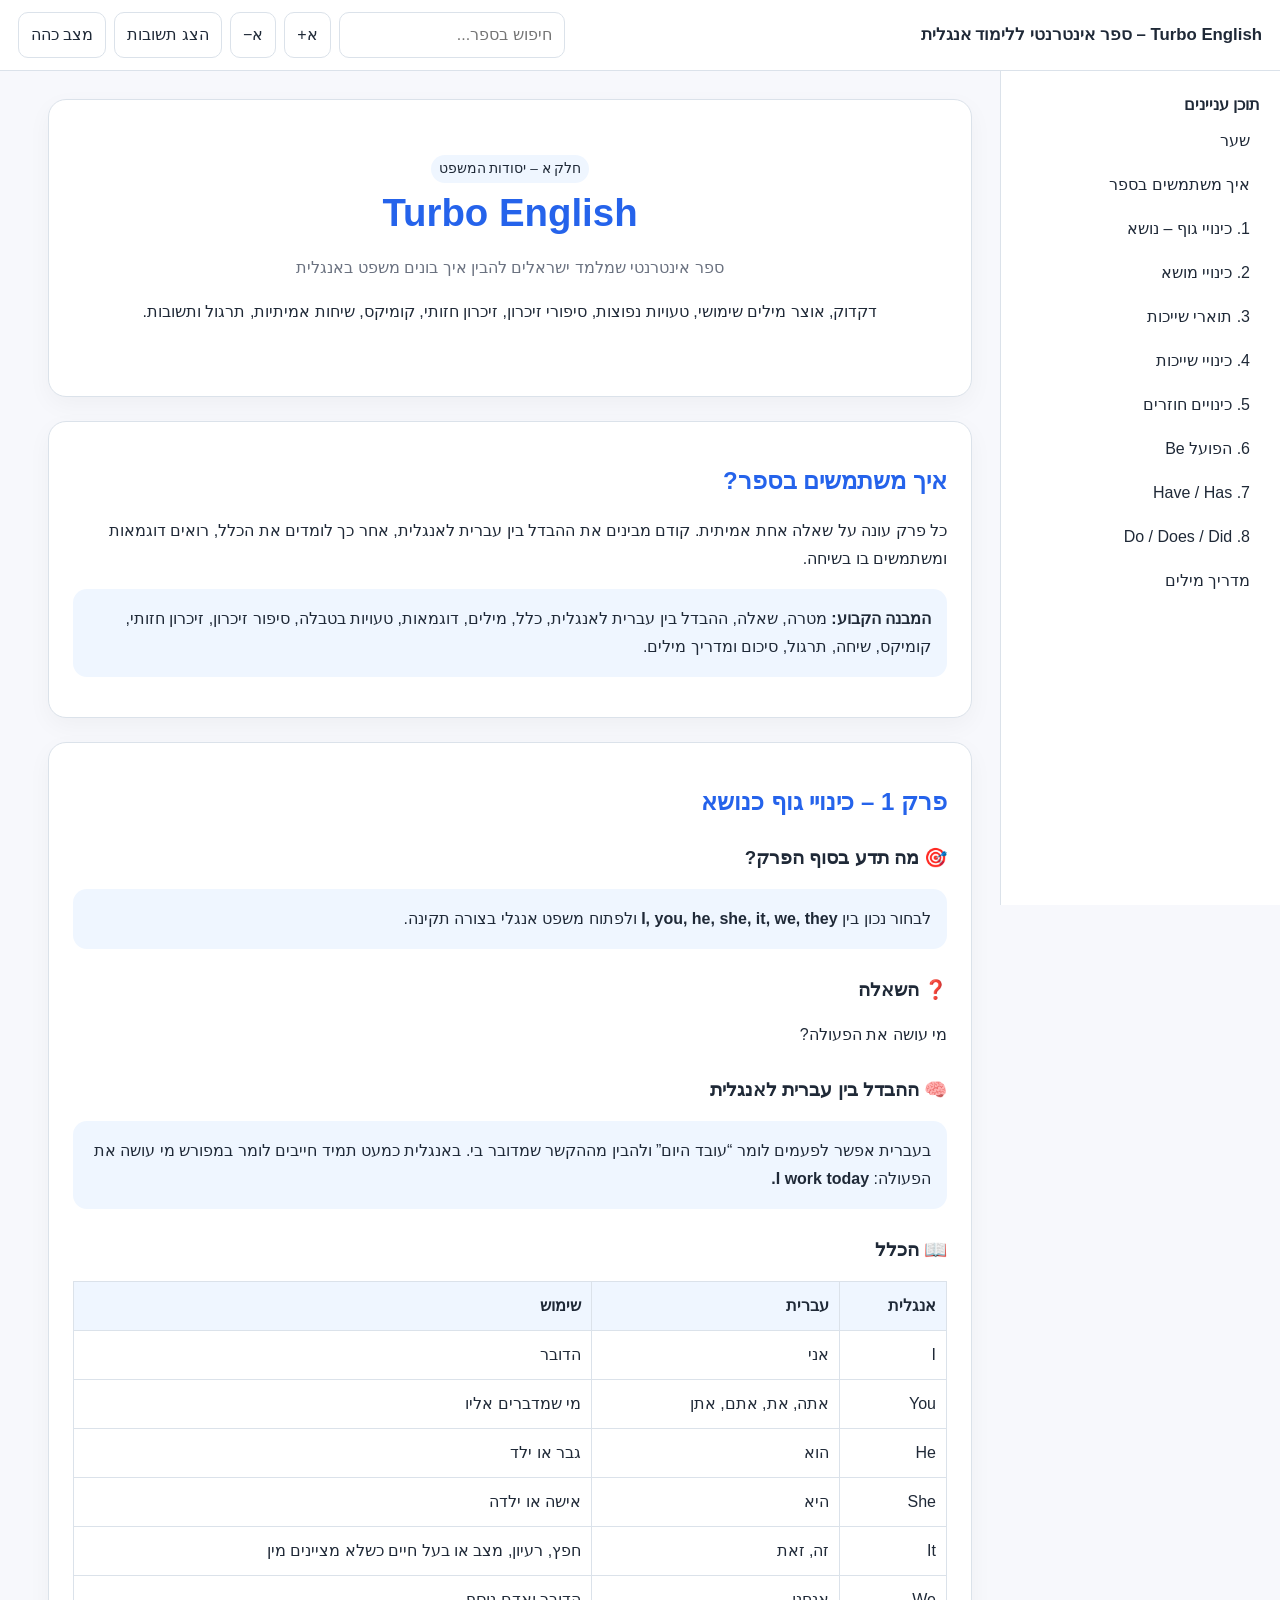
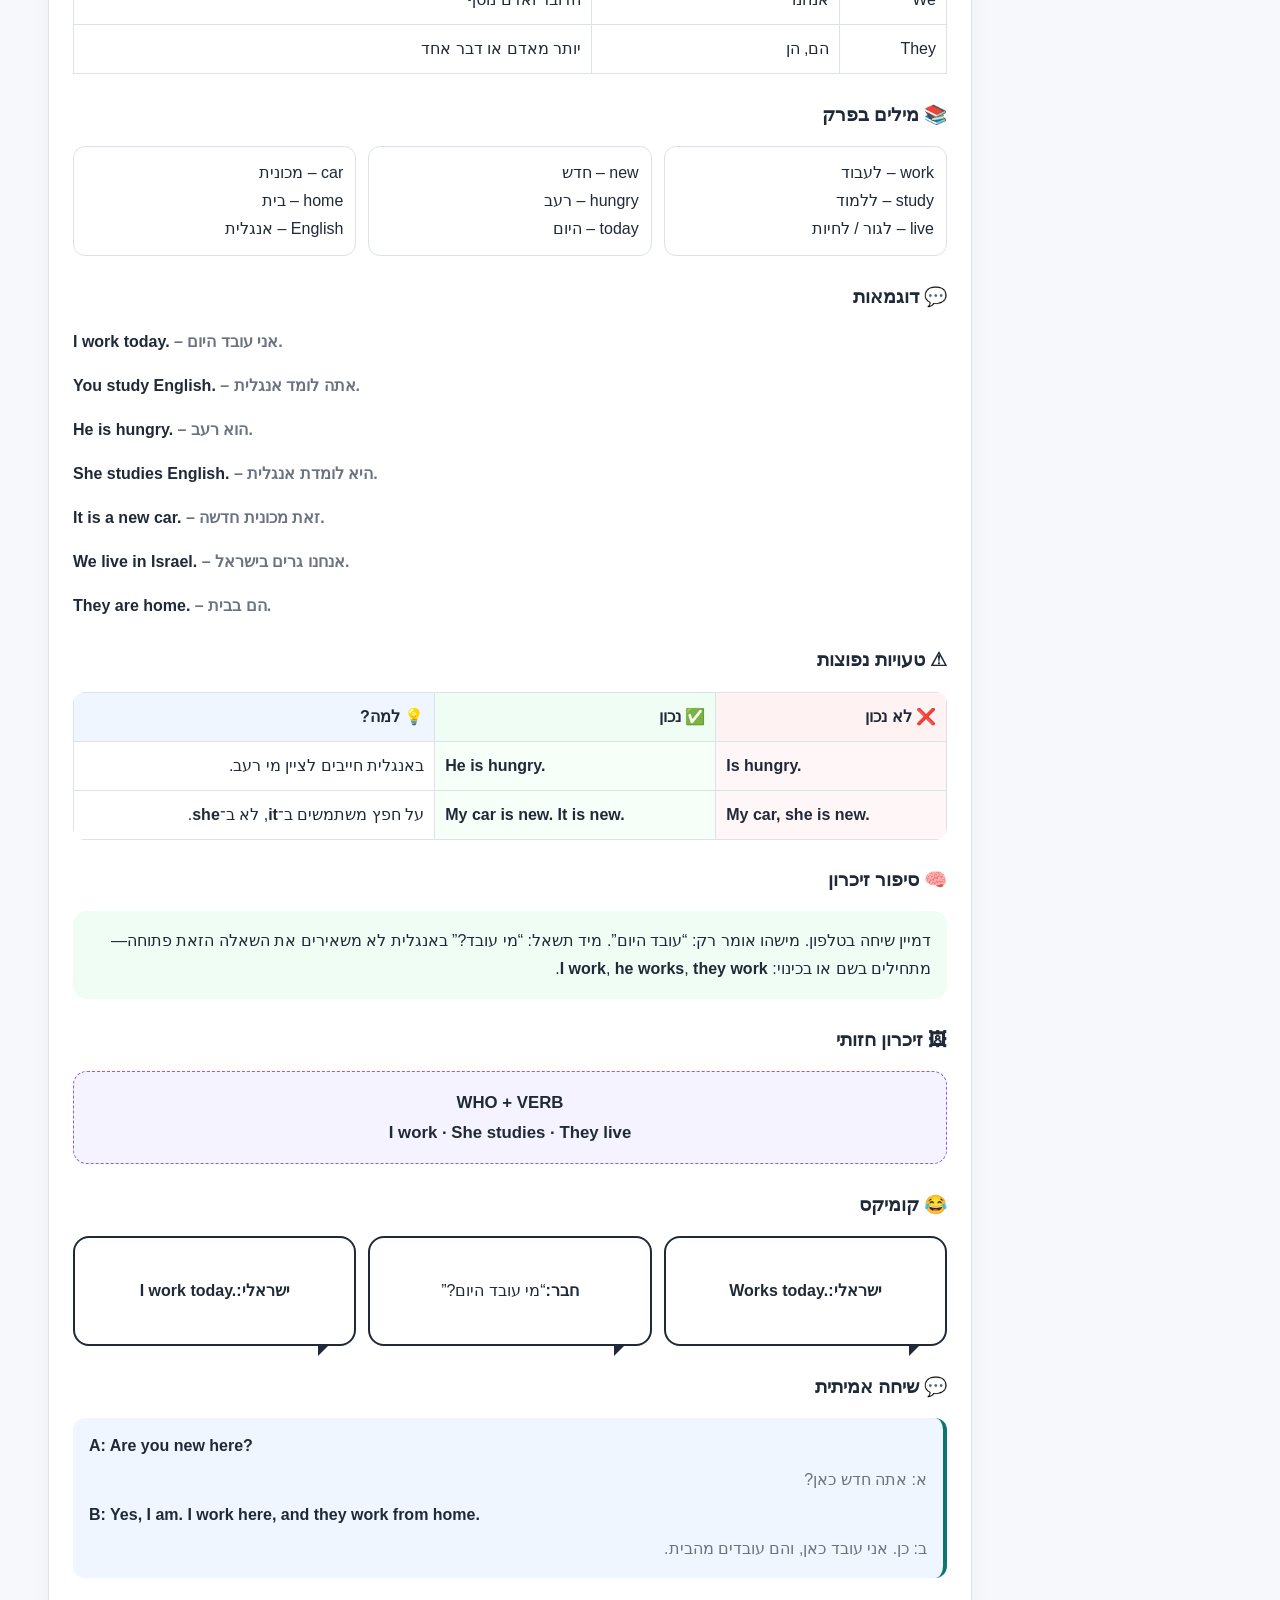
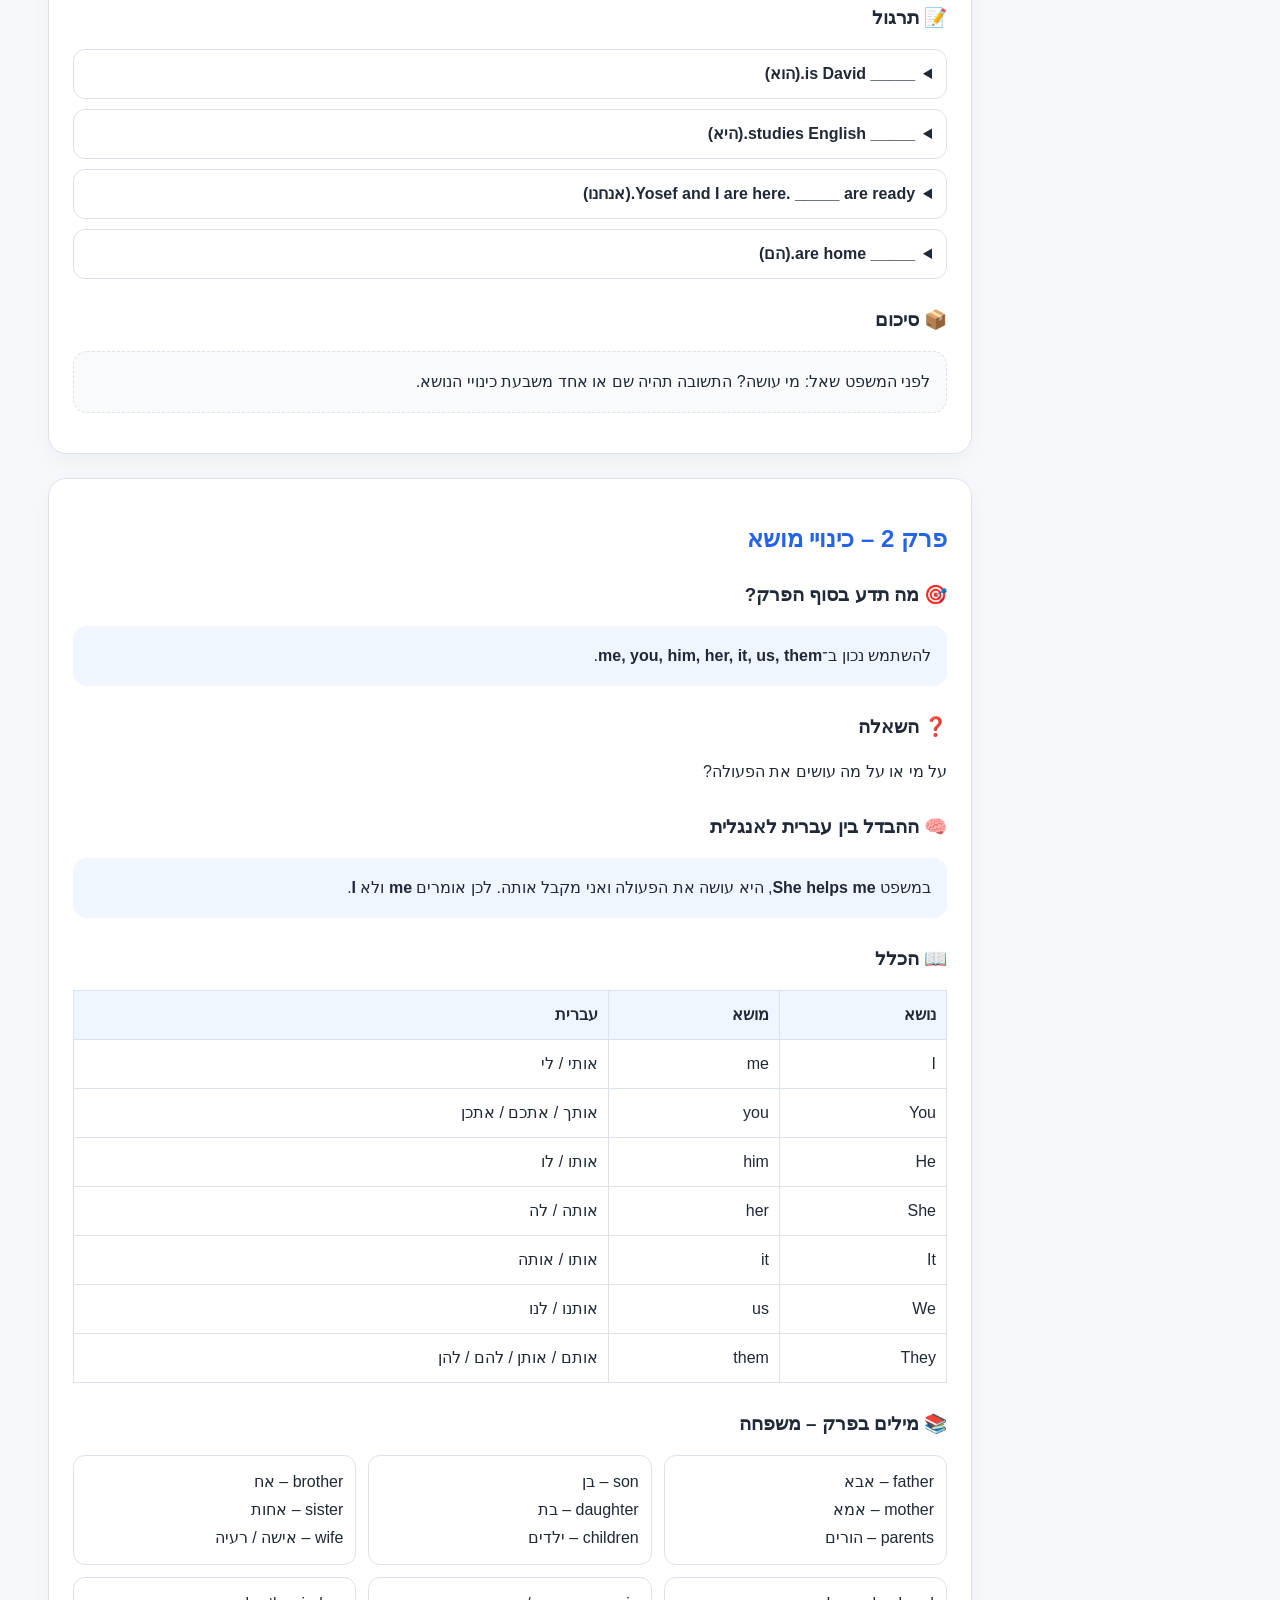
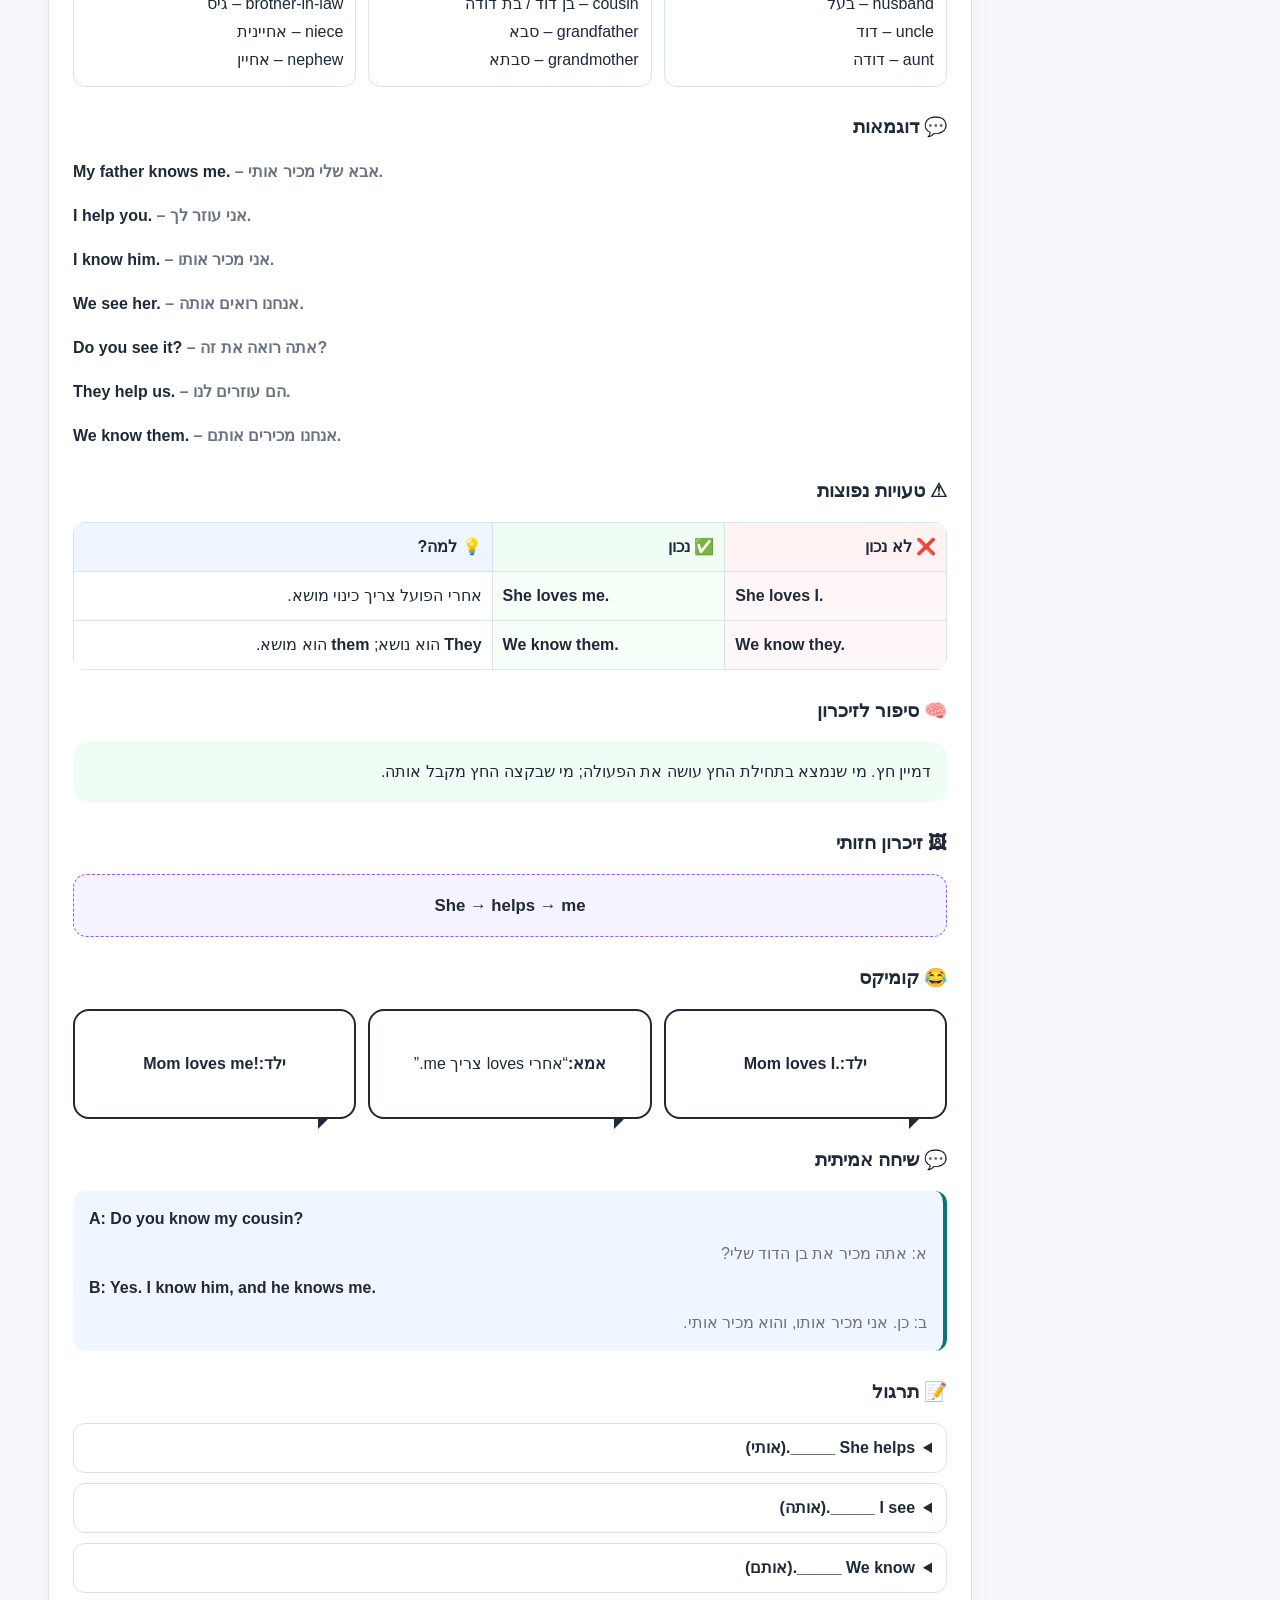
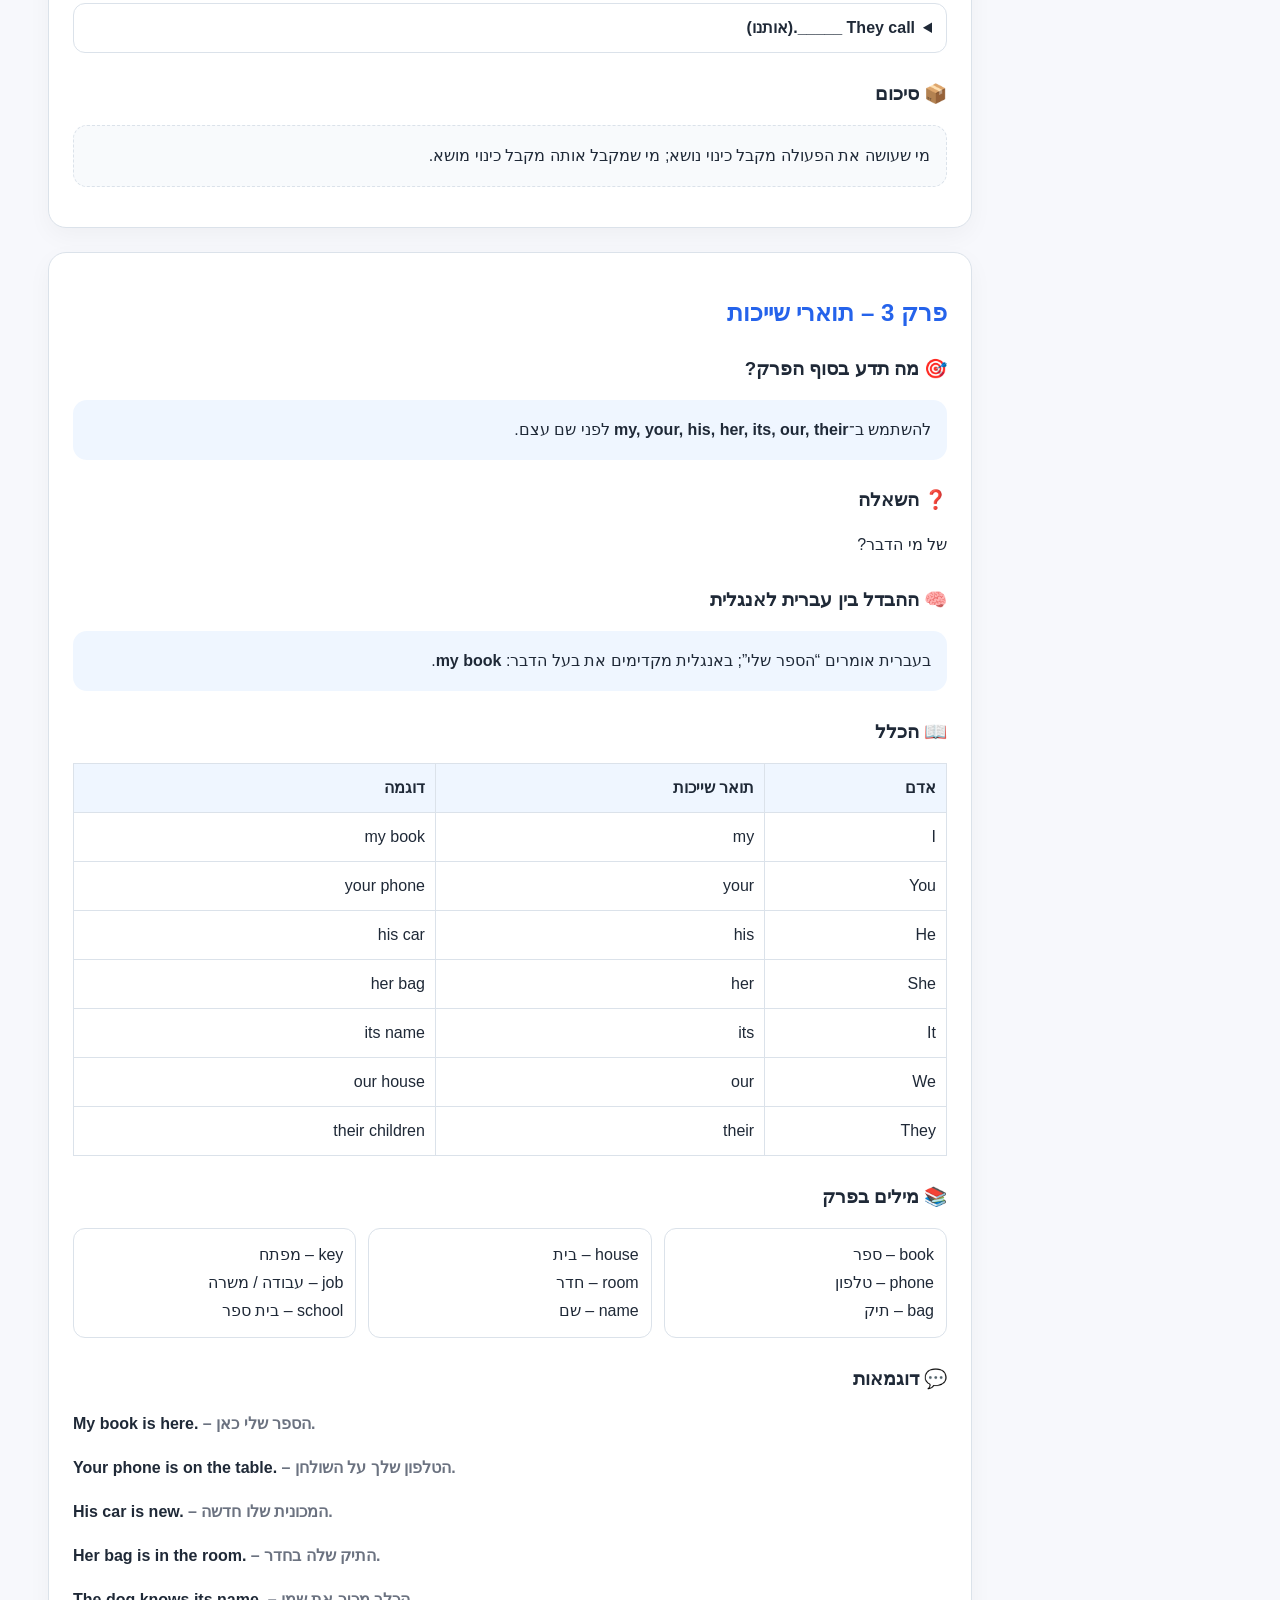
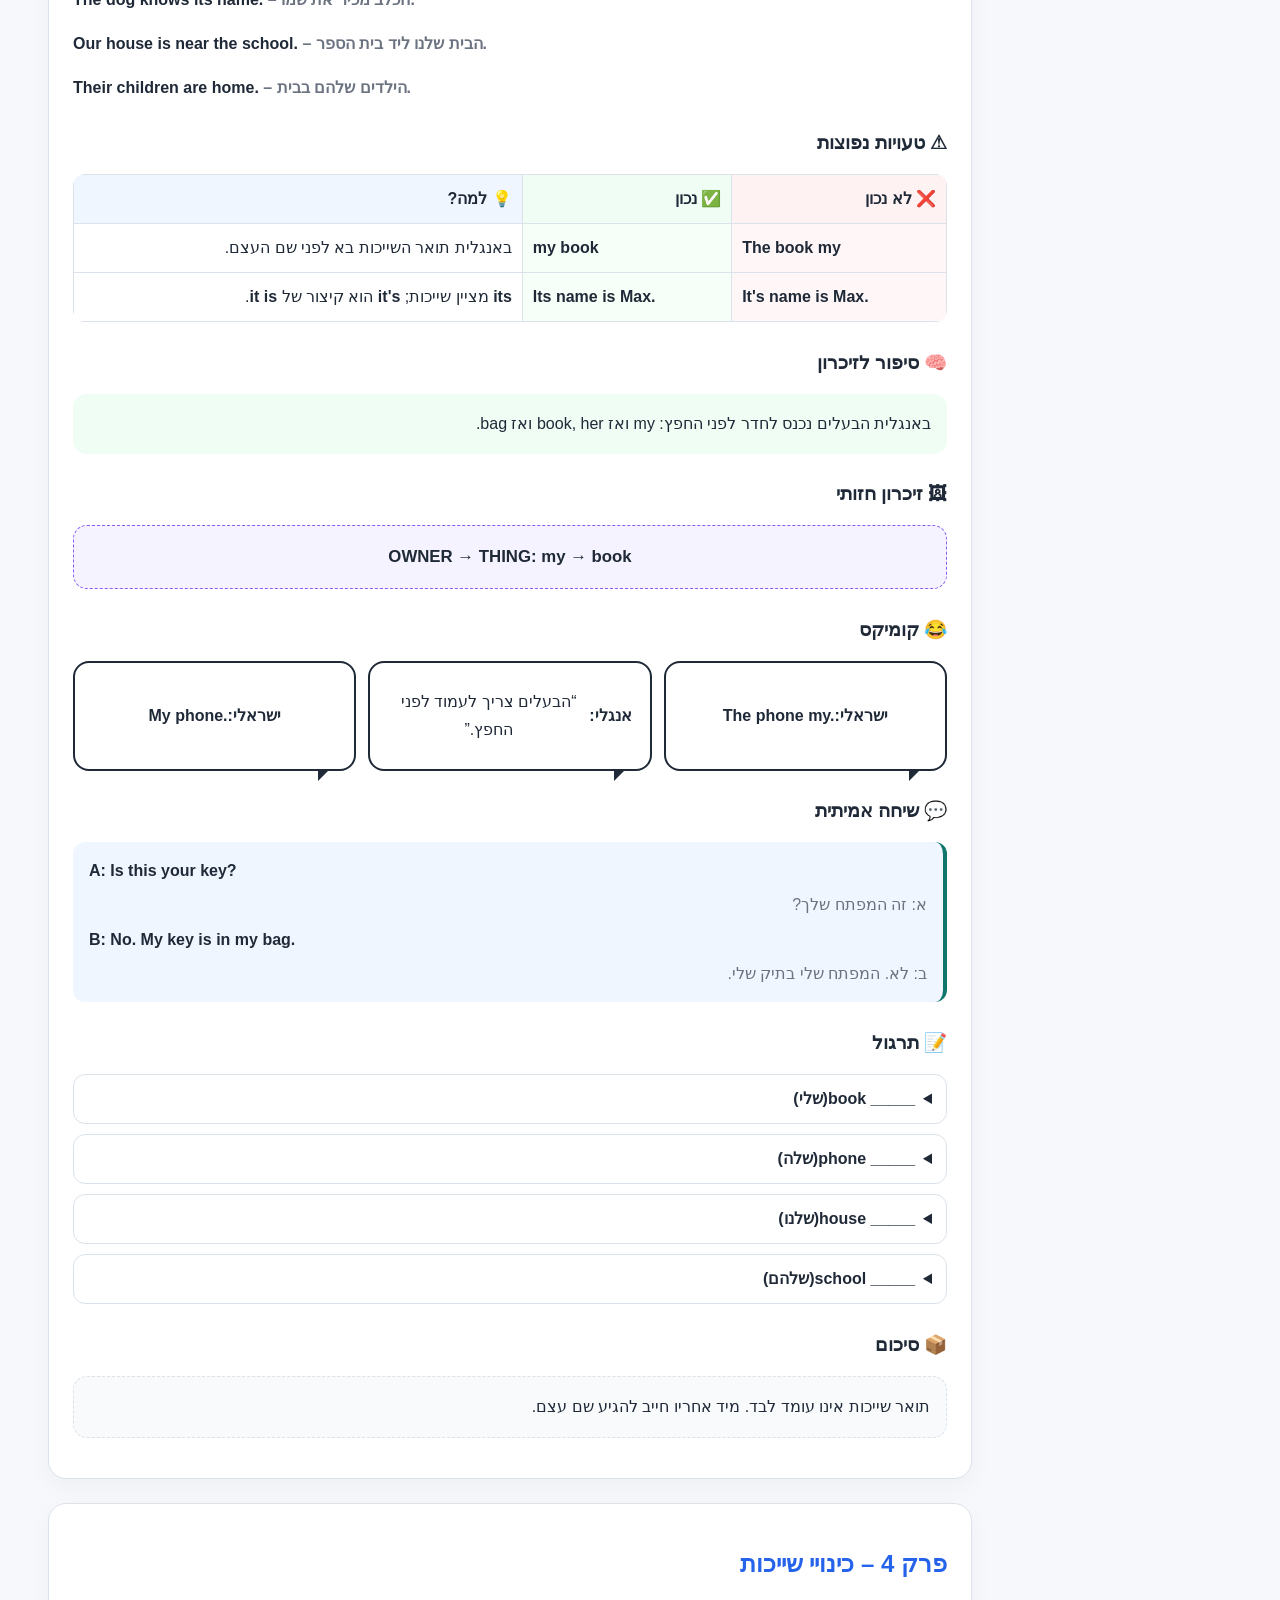
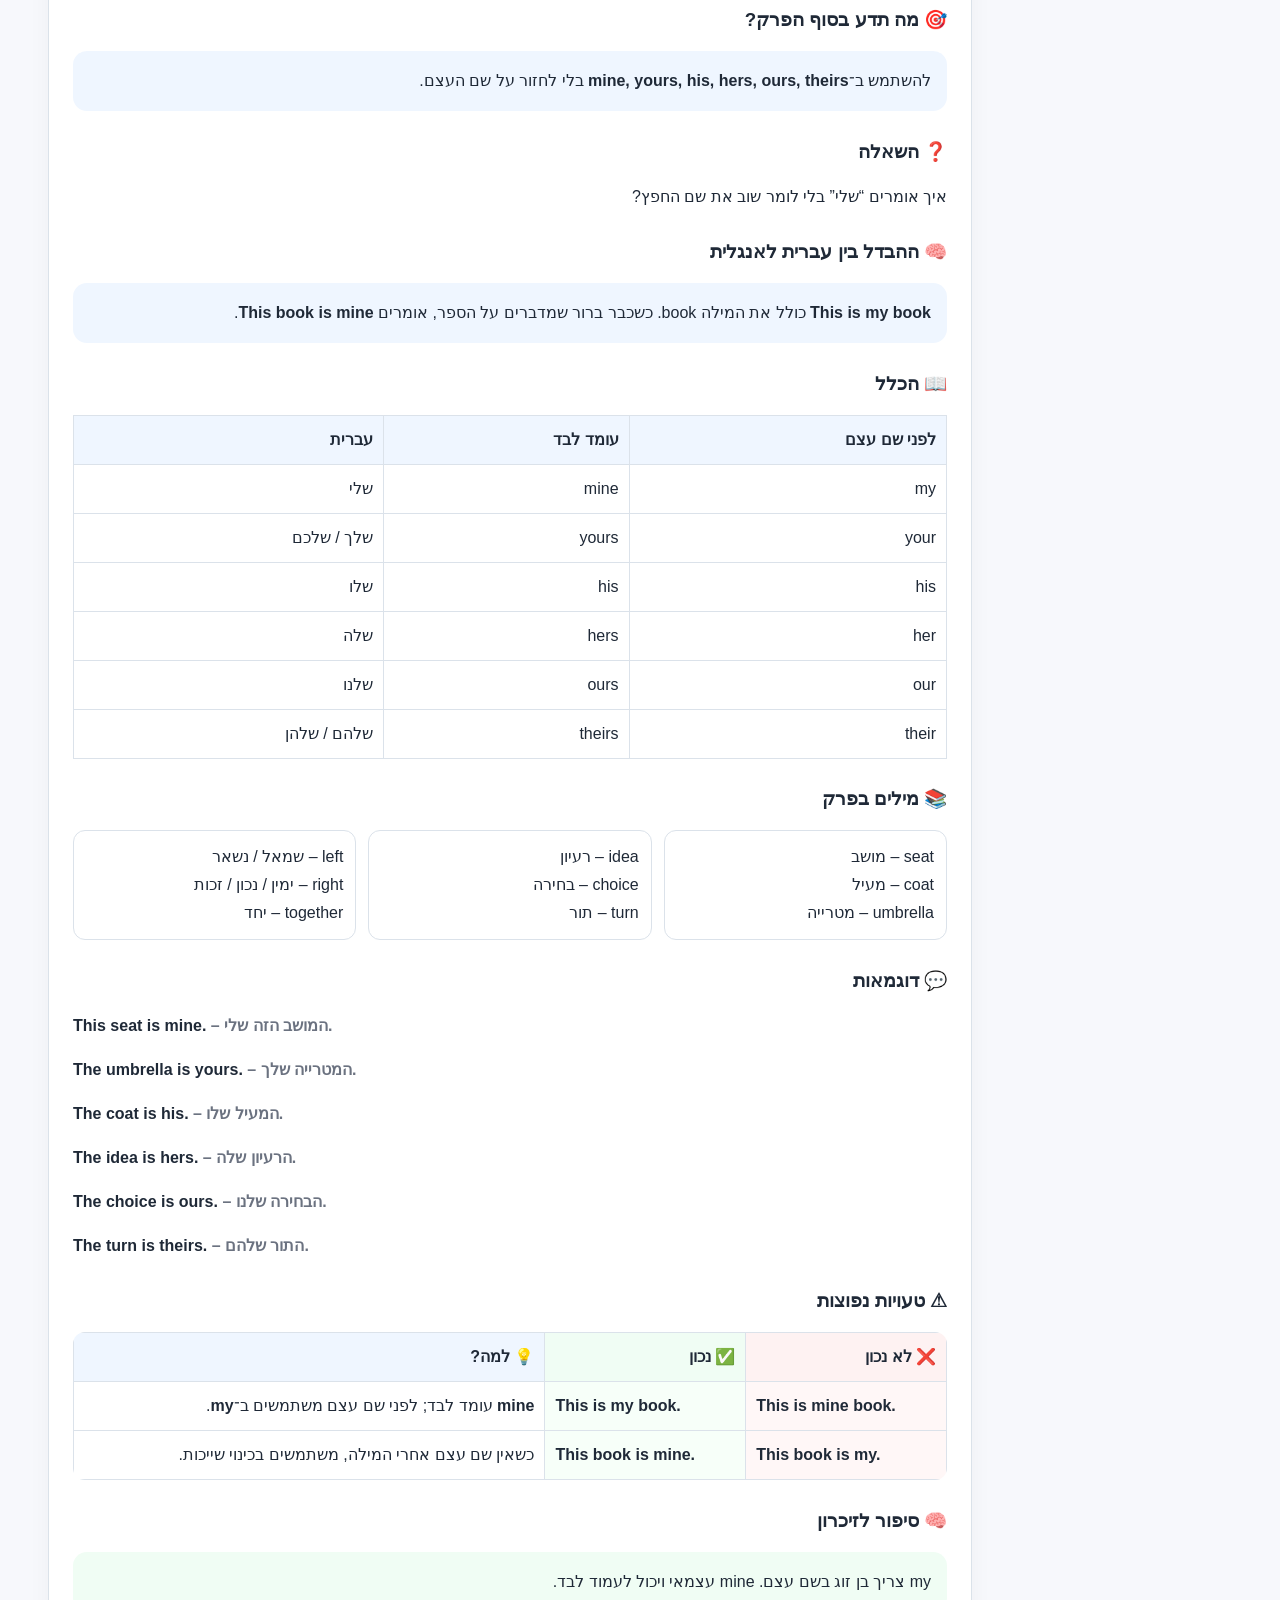
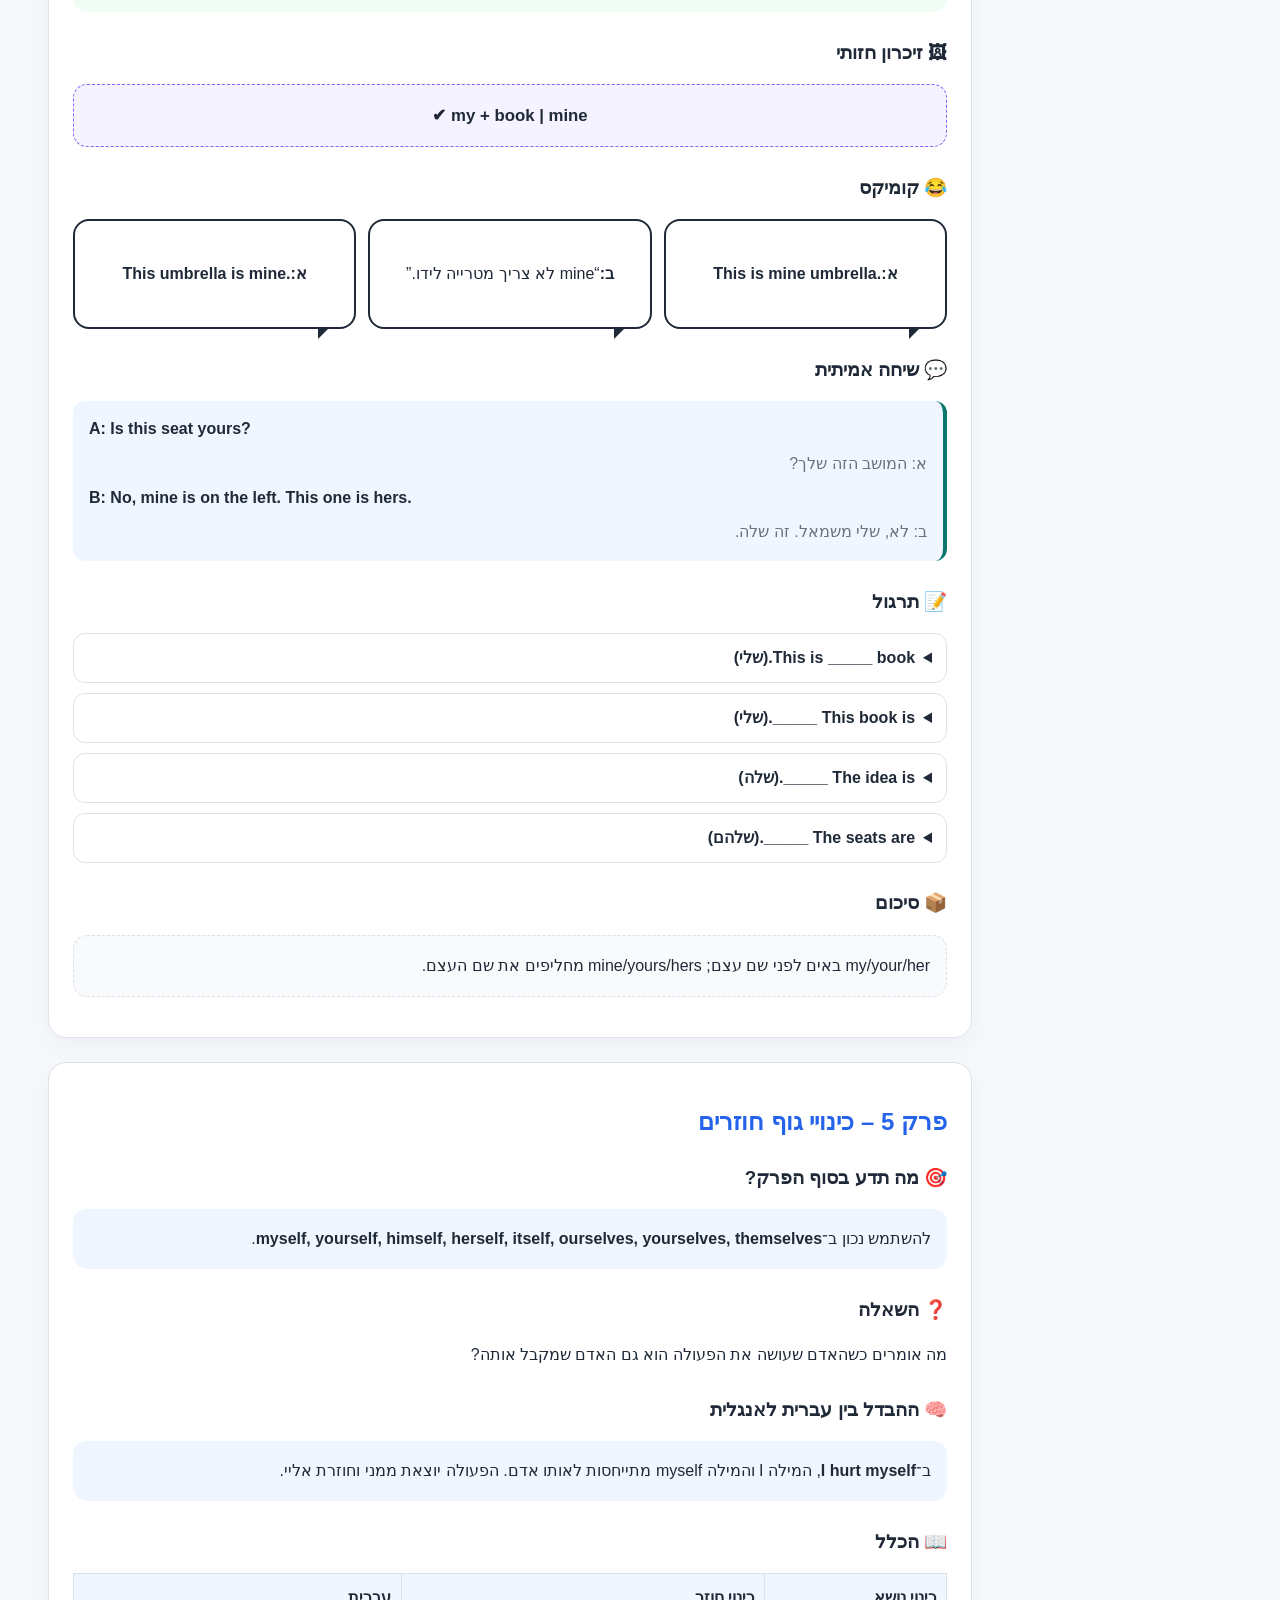
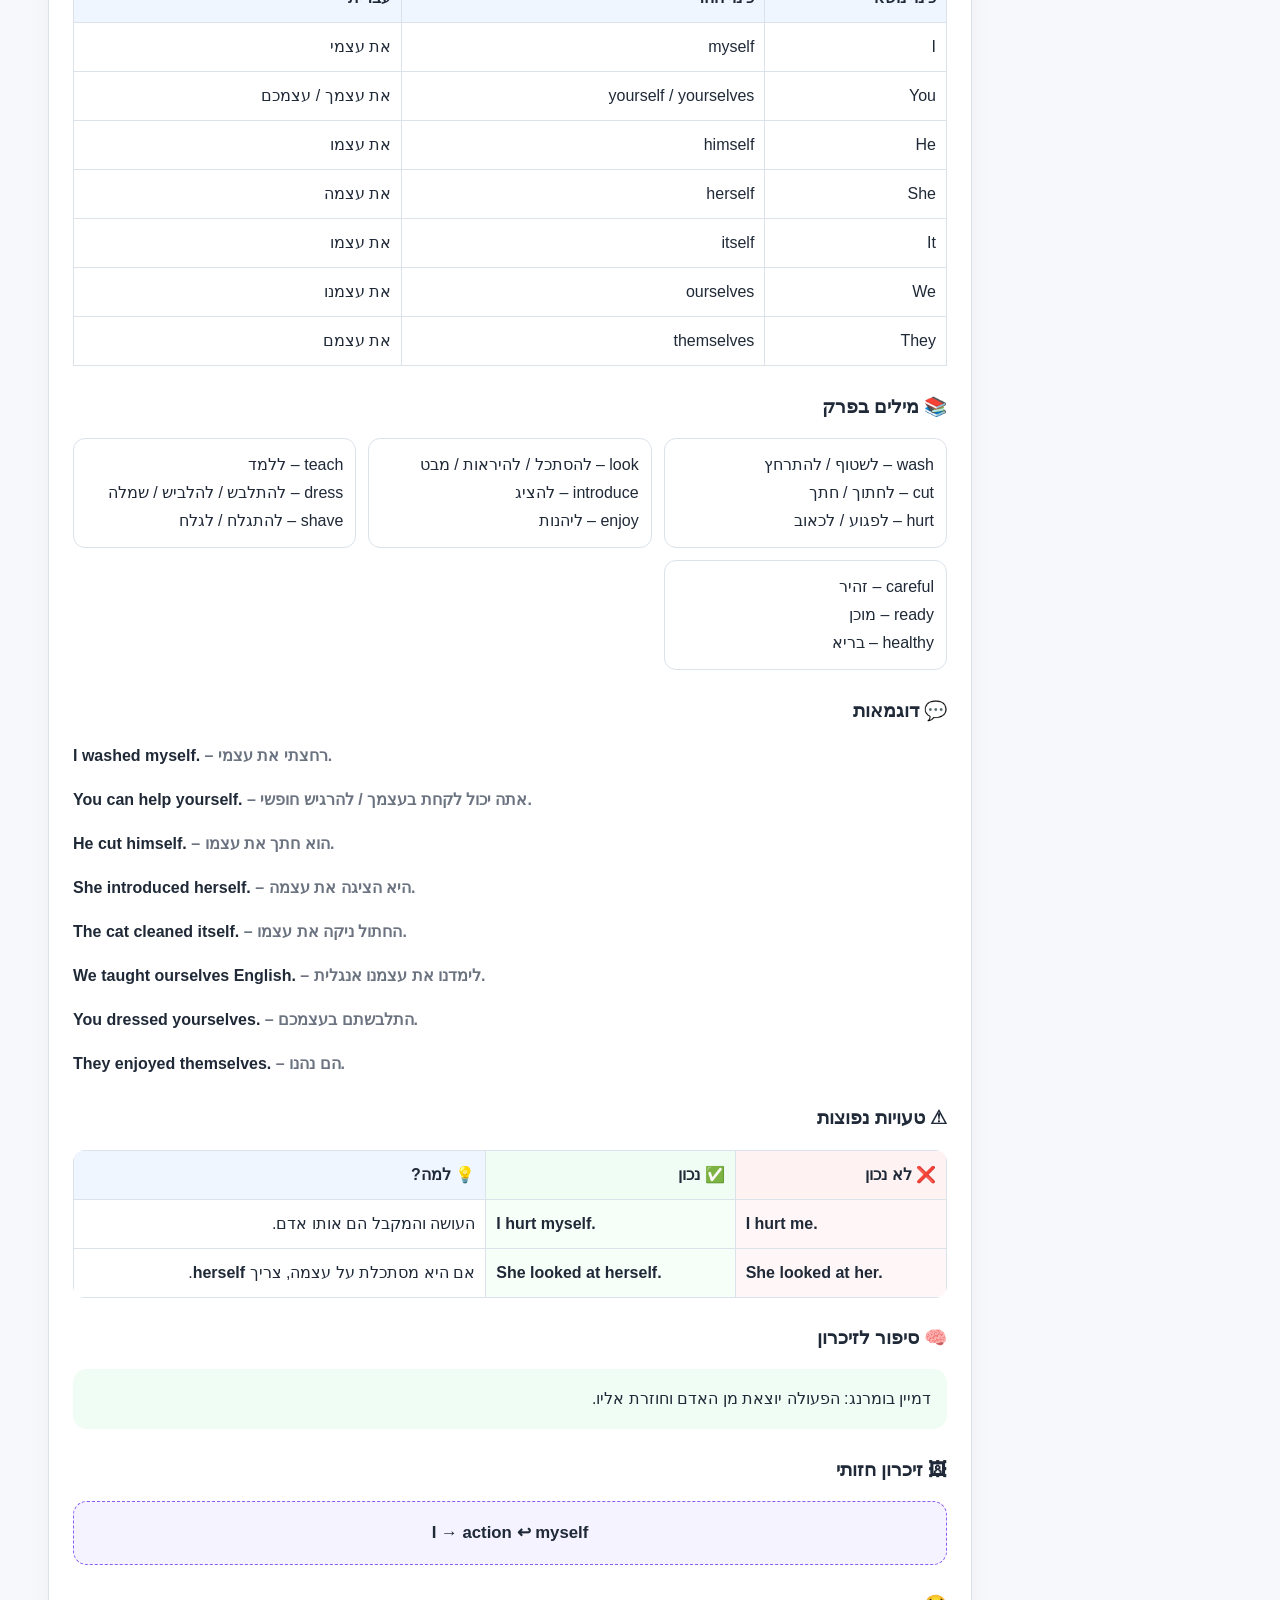
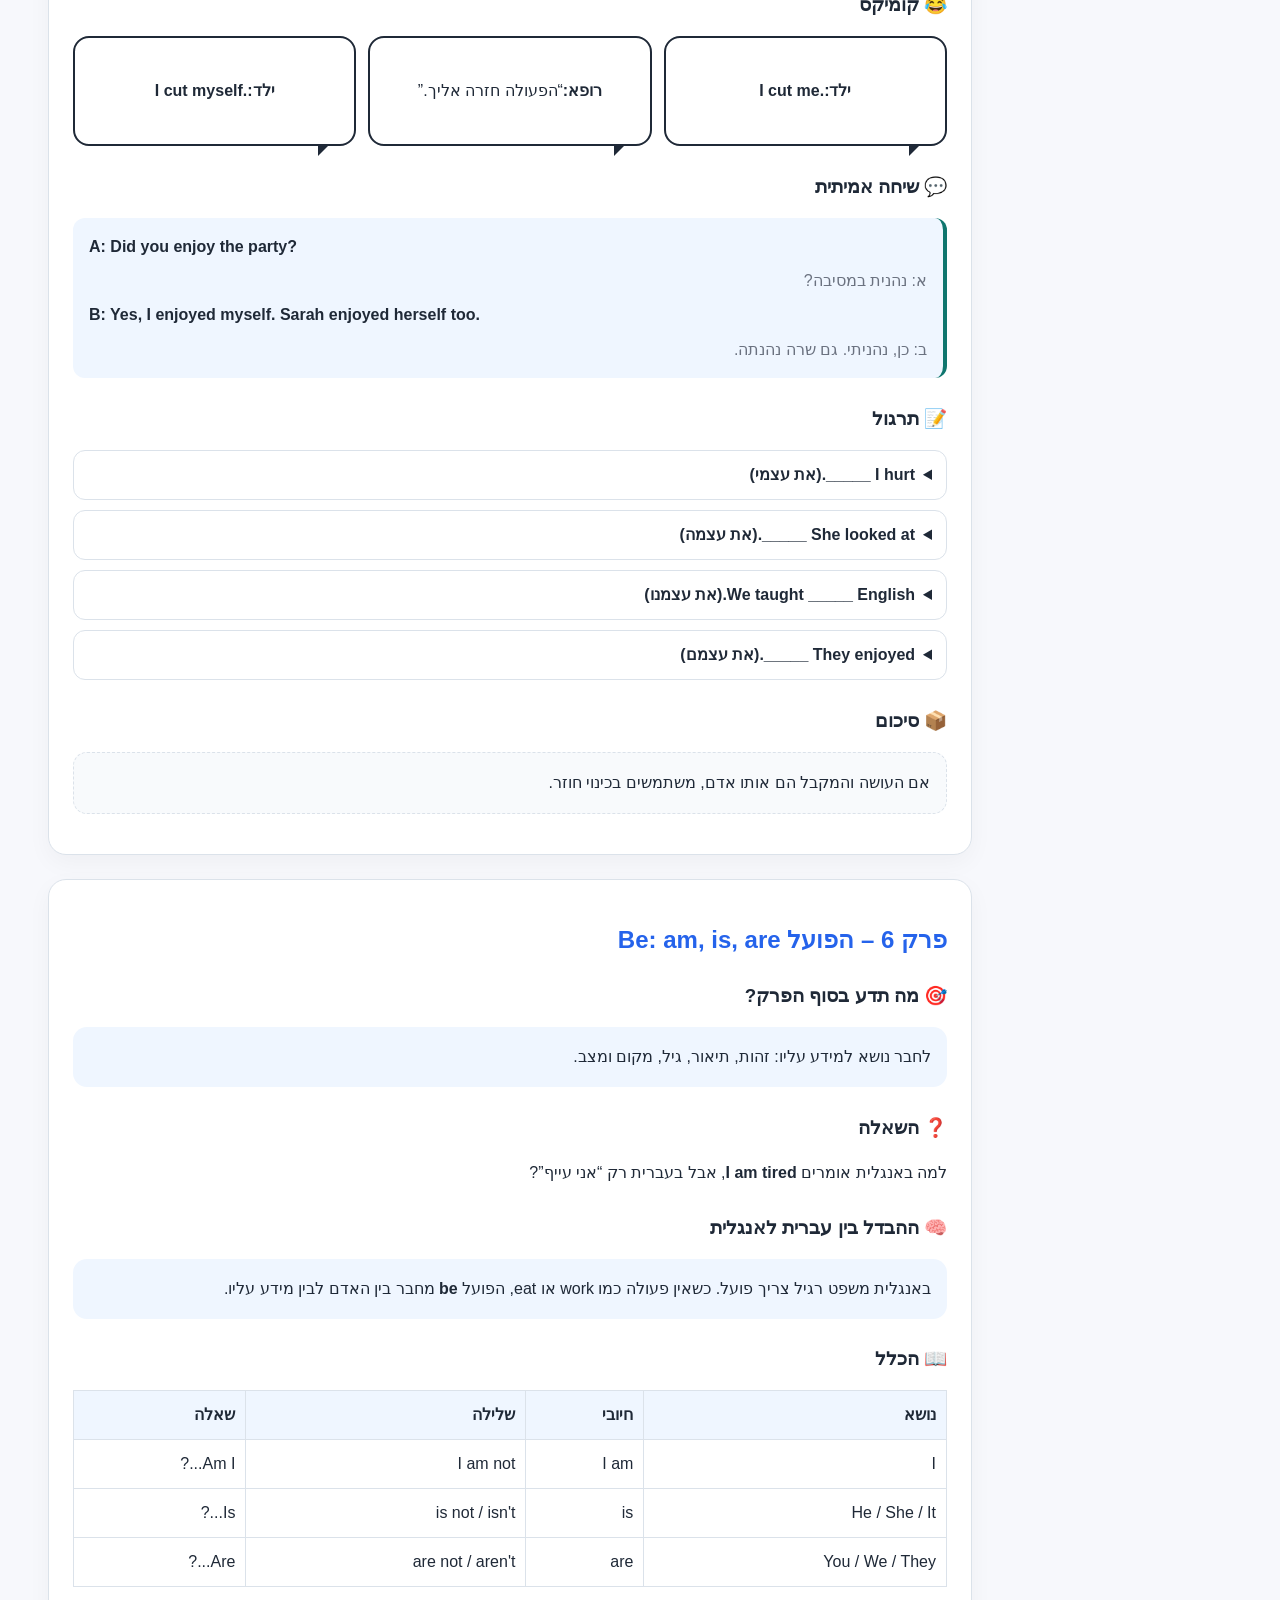
==== index.html @ 74898a5a "Fix exercise direction, hints, and chapter 1 memory aids" ====
<!doctype html>
<html lang="he" dir="rtl">
<head>
  <meta charset="utf-8">
  <meta name="viewport" content="width=device-width,initial-scale=1">
  <title>Turbo English – חלק א: יסודות המשפט</title>
  <link rel="stylesheet" href="style.css">
</head>
<body>
<header>
  <h1>Turbo English – ספר אינטרנטי ללימוד אנגלית</h1>
  <div class="tools">
    <input id="search" type="search" placeholder="חיפוש בספר...">
    <button id="fontUp" aria-label="הגדלת טקסט">א+</button>
    <button id="fontDown" aria-label="הקטנת טקסט">א−</button>
    <button id="expand">הצג תשובות</button>
    <button id="theme">מצב כהה</button>
  </div>
</header>
<div class="layout">
<nav class="sidebar">
  <strong>תוכן עניינים</strong>
  <a href="#cover">שער</a>
  <a href="#method">איך משתמשים בספר</a>
  <a href="#ch1">1. כינויי גוף – נושא</a>
  <a href="#ch2">2. כינויי מושא</a>
  <a href="#ch3">3. תוארי שייכות</a>
  <a href="#ch4">4. כינויי שייכות</a>
  <a href="#ch5">5. כינויים חוזרים</a>
  <a href="#ch6">6. הפועל Be</a>
  <a href="#ch7">7. Have / Has</a>
  <a href="#ch8">8. Do / Does / Did</a>
  <a href="#words">מדריך מילים</a>
</nav>
<main>
<section id="cover" class="cover">
  <div class="tag">חלק א – יסודות המשפט</div>
  <h2>Turbo English</h2>
  <p class="subtitle">ספר אינטרנטי שמלמד ישראלים להבין איך בונים משפט באנגלית</p>
  <p>דקדוק, אוצר מילים שימושי, טעויות נפוצות, סיפורי זיכרון, זיכרון חזותי, קומיקס, שיחות אמיתיות, תרגול ותשובות.</p>
</section>
<section id="method" class="chapter">
  <h2>איך משתמשים בספר?</h2>
  <p>כל פרק עונה על שאלה אחת אמיתית. קודם מבינים את ההבדל בין עברית לאנגלית, אחר כך לומדים את הכלל, רואים דוגמאות ומשתמשים בו בשיחה.</p>
  <div class="goal"><strong>המבנה הקבוע:</strong> מטרה, שאלה, ההבדל בין עברית לאנגלית, כלל, מילים, דוגמאות, טעויות בטבלה, סיפור זיכרון, זיכרון חזותי, קומיקס, שיחה, תרגול, סיכום ומדריך מילים.</div>
</section>
<section id="ch1" class="chapter">
<h2>פרק 1 – כינויי גוף כנושא</h2>
<h3>🎯 מה תדע בסוף הפרק?</h3><div class="goal">לבחור נכון בין <span class="en">I, you, he, she, it, we, they</span> ולפתוח משפט אנגלי בצורה תקינה.</div>
<h3>❓ השאלה</h3><p>מי עושה את הפעולה?</p>
<h3>🧠 ההבדל בין עברית לאנגלית</h3><div class="thinking">בעברית אפשר לפעמים לומר “עובד היום” ולהבין מההקשר שמדובר בי. באנגלית כמעט תמיד חייבים לומר במפורש מי עושה את הפעולה: <span class="en">I work today.</span></div>
<h3>📖 הכלל</h3>
<table><tr><th>אנגלית</th><th>עברית</th><th>שימוש</th></tr><tr><td>I</td><td>אני</td><td>הדובר</td></tr><tr><td>You</td><td>אתה, את, אתם, אתן</td><td>מי שמדברים אליו</td></tr><tr><td>He</td><td>הוא</td><td>גבר או ילד</td></tr><tr><td>She</td><td>היא</td><td>אישה או ילדה</td></tr><tr><td>It</td><td>זה, זאת</td><td>חפץ, רעיון, מצב או בעל חיים כשלא מציינים מין</td></tr><tr><td>We</td><td>אנחנו</td><td>הדובר ואדם נוסף</td></tr><tr><td>They</td><td>הם, הן</td><td>יותר מאדם או דבר אחד</td></tr></table>
<h3>📚 מילים בפרק</h3><div class="word-grid"><div class="word-card">work – לעבוד<br>study – ללמוד<br>live – לגור / לחיות</div><div class="word-card">new – חדש<br>hungry – רעב<br>today – היום</div><div class="word-card">car – מכונית<br>home – בית<br>English – אנגלית</div></div>
<h3>💬 דוגמאות</h3>
<p class="en">I work today. <span class="he">– אני עובד היום.</span></p>
<p class="en">You study English. <span class="he">– אתה לומד אנגלית.</span></p>
<p class="en">He is hungry. <span class="he">– הוא רעב.</span></p>
<p class="en">She studies English. <span class="he">– היא לומדת אנגלית.</span></p>
<p class="en">It is a new car. <span class="he">– זאת מכונית חדשה.</span></p>
<p class="en">We live in Israel. <span class="he">– אנחנו גרים בישראל.</span></p>
<p class="en">They are home. <span class="he">– הם בבית.</span></p>
<h3>⚠ טעויות נפוצות</h3>
<table class="mistake-table"><tr><th>❌ לא נכון</th><th>✅ נכון</th><th>💡 למה?</th></tr><tr><td class="en">Is hungry.</td><td class="en">He is hungry.</td><td>באנגלית חייבים לציין מי רעב.</td></tr><tr><td class="en">My car, she is new.</td><td class="en">My car is new. It is new.</td><td>על חפץ משתמשים ב־<span class="en">it</span>, לא ב־<span class="en">she</span>.</td></tr></table>
<h3>🧠 סיפור זיכרון</h3><div class="memory">דמיין שיחה בטלפון. מישהו אומר רק: “עובד היום”. מיד תשאל: “מי עובד?” באנגלית לא משאירים את השאלה הזאת פתוחה—מתחילים בשם או בכינוי: <span class="en">I work</span>, <span class="en">he works</span>, <span class="en">they work</span>.</div>
<h3>🖼 זיכרון חזותי</h3><div class="visual-memory"><span class="en">WHO + VERB</span><br><span class="en">I work · She studies · They live</span></div>
<h3>😂 קומיקס</h3><div class="comic"><div class="panel"><b>ישראלי:</b> <span class="en">Works today.</span></div><div class="panel"><b>חבר:</b> “מי עובד היום?”</div><div class="panel"><b>ישראלי:</b> <span class="en">I work today.</span></div></div>
<h3>💬 שיחה אמיתית</h3><div class="dialogue"><p class="en">A: Are you new here?</p><p class="he">א: אתה חדש כאן?</p><p class="en">B: Yes, I am. I work here, and they work from home.</p><p class="he">ב: כן. אני עובד כאן, והם עובדים מהבית.</p></div>
<h3>📝 תרגול</h3>
<details><summary><span class="exercise-line"><span class="en">_____ is David.</span><span class="hint">(הוא)</span></span></summary><p class="en">He is David.</p></details>
<details><summary><span class="exercise-line"><span class="en">_____ studies English.</span><span class="hint">(היא)</span></span></summary><p class="en">She studies English.</p></details>
<details><summary><span class="exercise-line"><span class="en">Yosef and I are here. _____ are ready.</span><span class="hint">(אנחנו)</span></span></summary><p class="en">We are ready.</p></details>
<details><summary><span class="exercise-line"><span class="en">_____ are home.</span><span class="hint">(הם)</span></span></summary><p class="en">They are home.</p></details>
<h3>📦 סיכום</h3><div class="summary">לפני המשפט שאל: מי עושה? התשובה תהיה שם או אחד משבעת כינויי הנושא.</div>
</section>
<section id="ch2" class="chapter">
<h2>פרק 2 – כינויי מושא</h2>
<h3>🎯 מה תדע בסוף הפרק?</h3><div class="goal">להשתמש נכון ב־<span class="en">me, you, him, her, it, us, them</span>.</div>
<h3>❓ השאלה</h3><p>על מי או על מה עושים את הפעולה?</p>
<h3>🧠 ההבדל בין עברית לאנגלית</h3><div class="thinking">במשפט <span class="en">She helps me</span>, היא עושה את הפעולה ואני מקבל אותה. לכן אומרים <b>me</b> ולא <b>I</b>.</div>
<h3>📖 הכלל</h3><table><tr><th>נושא</th><th>מושא</th><th>עברית</th></tr><tr><td>I</td><td>me</td><td>אותי / לי</td></tr><tr><td>You</td><td>you</td><td>אותך / אתכם / אתכן</td></tr><tr><td>He</td><td>him</td><td>אותו / לו</td></tr><tr><td>She</td><td>her</td><td>אותה / לה</td></tr><tr><td>It</td><td>it</td><td>אותו / אותה</td></tr><tr><td>We</td><td>us</td><td>אותנו / לנו</td></tr><tr><td>They</td><td>them</td><td>אותם / אותן / להם / להן</td></tr></table>
<h3>📚 מילים בפרק – משפחה</h3><div class="word-grid"><div class="word-card">father – אבא<br>mother – אמא<br>parents – הורים</div><div class="word-card">son – בן<br>daughter – בת<br>children – ילדים</div><div class="word-card">brother – אח<br>sister – אחות<br>wife – אישה / רעיה</div><div class="word-card">husband – בעל<br>uncle – דוד<br>aunt – דודה</div><div class="word-card">cousin – בן דוד / בת דודה<br>grandfather – סבא<br>grandmother – סבתא</div><div class="word-card">brother-in-law – גיס<br>niece – אחיינית<br>nephew – אחיין</div></div>
<h3>💬 דוגמאות</h3><p class="en">My father knows me. <span class="he">– אבא שלי מכיר אותי.</span></p><p class="en">I help you. <span class="he">– אני עוזר לך.</span></p><p class="en">I know him. <span class="he">– אני מכיר אותו.</span></p><p class="en">We see her. <span class="he">– אנחנו רואים אותה.</span></p><p class="en">Do you see it? <span class="he">– אתה רואה את זה?</span></p><p class="en">They help us. <span class="he">– הם עוזרים לנו.</span></p><p class="en">We know them. <span class="he">– אנחנו מכירים אותם.</span></p>
<h3>⚠ טעויות נפוצות</h3><table class="mistake-table"><tr><th>❌ לא נכון</th><th>✅ נכון</th><th>💡 למה?</th></tr><tr><td class="en">She loves I.</td><td class="en">She loves me.</td><td>אחרי הפועל צריך כינוי מושא.</td></tr><tr><td class="en">We know they.</td><td class="en">We know them.</td><td><span class="en">They</span> הוא נושא; <span class="en">them</span> הוא מושא.</td></tr></table>
<h3>🧠 סיפור לזיכרון</h3><div class="memory">דמיין חץ. מי שנמצא בתחילת החץ עושה את הפעולה; מי שבקצה החץ מקבל אותה.</div>
<h3>🖼 זיכרון חזותי</h3><div class="visual-memory"><span class="en">She → helps → me</span></div>
<h3>😂 קומיקס</h3><div class="comic"><div class="panel"><b>ילד:</b> <span class="en">Mom loves I.</span></div><div class="panel"><b>אמא:</b> “אחרי loves צריך me.”</div><div class="panel"><b>ילד:</b> <span class="en">Mom loves me!</span></div></div>
<h3>💬 שיחה אמיתית</h3><div class="dialogue"><p class="en">A: Do you know my cousin?</p><p class="he">א: אתה מכיר את בן הדוד שלי?</p><p class="en">B: Yes. I know him, and he knows me.</p><p class="he">ב: כן. אני מכיר אותו, והוא מכיר אותי.</p></div>
<h3>📝 תרגול</h3><details><summary><span class="exercise-line"><span class="en">She helps _____.</span><span class="hint">(אותי)</span></span></summary><p class="en">She helps me.</p></details><details><summary><span class="exercise-line"><span class="en">I see _____.</span><span class="hint">(אותה)</span></span></summary><p class="en">I see her.</p></details><details><summary><span class="exercise-line"><span class="en">We know _____.</span><span class="hint">(אותם)</span></span></summary><p class="en">We know them.</p></details><details><summary><span class="exercise-line"><span class="en">They call _____.</span><span class="hint">(אותנו)</span></span></summary><p class="en">They call us.</p></details>
<h3>📦 סיכום</h3><div class="summary">מי שעושה את הפעולה מקבל כינוי נושא; מי שמקבל אותה מקבל כינוי מושא.</div>
</section>
<section id="ch3" class="chapter">
<h2>פרק 3 – תוארי שייכות</h2>
<h3>🎯 מה תדע בסוף הפרק?</h3><div class="goal">להשתמש ב־<span class="en">my, your, his, her, its, our, their</span> לפני שם עצם.</div>
<h3>❓ השאלה</h3><p>של מי הדבר?</p>
<h3>🧠 ההבדל בין עברית לאנגלית</h3><div class="thinking">בעברית אומרים “הספר שלי”; באנגלית מקדימים את בעל הדבר: <span class="en">my book</span>.</div>
<h3>📖 הכלל</h3><table><tr><th>אדם</th><th>תואר שייכות</th><th>דוגמה</th></tr><tr><td>I</td><td>my</td><td>my book</td></tr><tr><td>You</td><td>your</td><td>your phone</td></tr><tr><td>He</td><td>his</td><td>his car</td></tr><tr><td>She</td><td>her</td><td>her bag</td></tr><tr><td>It</td><td>its</td><td>its name</td></tr><tr><td>We</td><td>our</td><td>our house</td></tr><tr><td>They</td><td>their</td><td>their children</td></tr></table>
<h3>📚 מילים בפרק</h3><div class="word-grid"><div class="word-card">book – ספר<br>phone – טלפון<br>bag – תיק</div><div class="word-card">house – בית<br>room – חדר<br>name – שם</div><div class="word-card">key – מפתח<br>job – עבודה / משרה<br>school – בית ספר</div></div>
<h3>💬 דוגמאות</h3><p class="en">My book is here. <span class="he">– הספר שלי כאן.</span></p><p class="en">Your phone is on the table. <span class="he">– הטלפון שלך על השולחן.</span></p><p class="en">His car is new. <span class="he">– המכונית שלו חדשה.</span></p><p class="en">Her bag is in the room. <span class="he">– התיק שלה בחדר.</span></p><p class="en">The dog knows its name. <span class="he">– הכלב מכיר את שמו.</span></p><p class="en">Our house is near the school. <span class="he">– הבית שלנו ליד בית הספר.</span></p><p class="en">Their children are home. <span class="he">– הילדים שלהם בבית.</span></p>
<h3>⚠ טעויות נפוצות</h3><table class="mistake-table"><tr><th>❌ לא נכון</th><th>✅ נכון</th><th>💡 למה?</th></tr><tr><td class="en">The book my</td><td class="en">my book</td><td>באנגלית תואר השייכות בא לפני שם העצם.</td></tr><tr><td class="en">It's name is Max.</td><td class="en">Its name is Max.</td><td><span class="en">its</span> מציין שייכות; <span class="en">it's</span> הוא קיצור של <span class="en">it is</span>.</td></tr></table>
<h3>🧠 סיפור לזיכרון</h3><div class="memory">באנגלית הבעלים נכנס לחדר לפני החפץ: my ואז book, her ואז bag.</div>
<h3>🖼 זיכרון חזותי</h3><div class="visual-memory"><span class="en">OWNER → THING: my → book</span></div>
<h3>😂 קומיקס</h3><div class="comic"><div class="panel"><b>ישראלי:</b> <span class="en">The phone my.</span></div><div class="panel"><b>אנגלי:</b> “הבעלים צריך לעמוד לפני החפץ.”</div><div class="panel"><b>ישראלי:</b> <span class="en">My phone.</span></div></div>
<h3>💬 שיחה אמיתית</h3><div class="dialogue"><p class="en">A: Is this your key?</p><p class="he">א: זה המפתח שלך?</p><p class="en">B: No. My key is in my bag.</p><p class="he">ב: לא. המפתח שלי בתיק שלי.</p></div>
<h3>📝 תרגול</h3><details><summary><span class="exercise-line"><span class="en">_____ book</span><span class="hint">(שלי)</span></span></summary><p class="en">my book</p></details><details><summary><span class="exercise-line"><span class="en">_____ phone</span><span class="hint">(שלה)</span></span></summary><p class="en">her phone</p></details><details><summary><span class="exercise-line"><span class="en">_____ house</span><span class="hint">(שלנו)</span></span></summary><p class="en">our house</p></details><details><summary><span class="exercise-line"><span class="en">_____ school</span><span class="hint">(שלהם)</span></span></summary><p class="en">their school</p></details>
<h3>📦 סיכום</h3><div class="summary">תואר שייכות אינו עומד לבד. מיד אחריו חייב להגיע שם עצם.</div>
</section>
<section id="ch4" class="chapter">
<h2>פרק 4 – כינויי שייכות</h2>
<h3>🎯 מה תדע בסוף הפרק?</h3><div class="goal">להשתמש ב־<span class="en">mine, yours, his, hers, ours, theirs</span> בלי לחזור על שם העצם.</div>
<h3>❓ השאלה</h3><p>איך אומרים “שלי” בלי לומר שוב את שם החפץ?</p>
<h3>🧠 ההבדל בין עברית לאנגלית</h3><div class="thinking"><span class="en">This is my book</span> כולל את המילה book. כשכבר ברור שמדברים על הספר, אומרים <span class="en">This book is mine</span>.</div>
<h3>📖 הכלל</h3><table><tr><th>לפני שם עצם</th><th>עומד לבד</th><th>עברית</th></tr><tr><td>my</td><td>mine</td><td>שלי</td></tr><tr><td>your</td><td>yours</td><td>שלך / שלכם</td></tr><tr><td>his</td><td>his</td><td>שלו</td></tr><tr><td>her</td><td>hers</td><td>שלה</td></tr><tr><td>our</td><td>ours</td><td>שלנו</td></tr><tr><td>their</td><td>theirs</td><td>שלהם / שלהן</td></tr></table>
<h3>📚 מילים בפרק</h3><div class="word-grid"><div class="word-card">seat – מושב<br>coat – מעיל<br>umbrella – מטרייה</div><div class="word-card">idea – רעיון<br>choice – בחירה<br>turn – תור</div><div class="word-card">left – שמאל / נשאר<br>right – ימין / נכון / זכות<br>together – יחד</div></div>
<h3>💬 דוגמאות</h3><p class="en">This seat is mine. <span class="he">– המושב הזה שלי.</span></p><p class="en">The umbrella is yours. <span class="he">– המטרייה שלך.</span></p><p class="en">The coat is his. <span class="he">– המעיל שלו.</span></p><p class="en">The idea is hers. <span class="he">– הרעיון שלה.</span></p><p class="en">The choice is ours. <span class="he">– הבחירה שלנו.</span></p><p class="en">The turn is theirs. <span class="he">– התור שלהם.</span></p>
<h3>⚠ טעויות נפוצות</h3><table class="mistake-table"><tr><th>❌ לא נכון</th><th>✅ נכון</th><th>💡 למה?</th></tr><tr><td class="en">This is mine book.</td><td class="en">This is my book.</td><td><span class="en">mine</span> עומד לבד; לפני שם עצם משתמשים ב־<span class="en">my</span>.</td></tr><tr><td class="en">This book is my.</td><td class="en">This book is mine.</td><td>כשאין שם עצם אחרי המילה, משתמשים בכינוי שייכות.</td></tr></table>
<h3>🧠 סיפור לזיכרון</h3><div class="memory">my צריך בן זוג בשם עצם. mine עצמאי ויכול לעמוד לבד.</div>
<h3>🖼 זיכרון חזותי</h3><div class="visual-memory"><span class="en">my + book | mine ✔</span></div>
<h3>😂 קומיקס</h3><div class="comic"><div class="panel"><b>א:</b> <span class="en">This is mine umbrella.</span></div><div class="panel"><b>ב:</b> “mine לא צריך מטרייה לידו.”</div><div class="panel"><b>א:</b> <span class="en">This umbrella is mine.</span></div></div>
<h3>💬 שיחה אמיתית</h3><div class="dialogue"><p class="en">A: Is this seat yours?</p><p class="he">א: המושב הזה שלך?</p><p class="en">B: No, mine is on the left. This one is hers.</p><p class="he">ב: לא, שלי משמאל. זה שלה.</p></div>
<h3>📝 תרגול</h3><details><summary><span class="exercise-line"><span class="en">This is _____ book.</span><span class="hint">(שלי)</span></span></summary><p class="en">This is my book.</p></details><details><summary><span class="exercise-line"><span class="en">This book is _____.</span><span class="hint">(שלי)</span></span></summary><p class="en">This book is mine.</p></details><details><summary><span class="exercise-line"><span class="en">The idea is _____.</span><span class="hint">(שלה)</span></span></summary><p class="en">The idea is hers.</p></details><details><summary><span class="exercise-line"><span class="en">The seats are _____.</span><span class="hint">(שלהם)</span></span></summary><p class="en">The seats are theirs.</p></details>
<h3>📦 סיכום</h3><div class="summary">my/your/her באים לפני שם עצם; mine/yours/hers מחליפים את שם העצם.</div>
</section>
<section id="ch5" class="chapter">
<h2>פרק 5 – כינויי גוף חוזרים</h2>
<h3>🎯 מה תדע בסוף הפרק?</h3><div class="goal">להשתמש נכון ב־<span class="en">myself, yourself, himself, herself, itself, ourselves, yourselves, themselves</span>.</div>
<h3>❓ השאלה</h3><p>מה אומרים כשהאדם שעושה את הפעולה הוא גם האדם שמקבל אותה?</p>
<h3>🧠 ההבדל בין עברית לאנגלית</h3><div class="thinking">ב־<span class="en">I hurt myself</span>, המילה I והמילה myself מתייחסות לאותו אדם. הפעולה יוצאת ממני וחוזרת אליי.</div>
<h3>📖 הכלל</h3><table><tr><th>כינוי נושא</th><th>כינוי חוזר</th><th>עברית</th></tr><tr><td>I</td><td>myself</td><td>את עצמי</td></tr><tr><td>You</td><td>yourself / yourselves</td><td>את עצמך / עצמכם</td></tr><tr><td>He</td><td>himself</td><td>את עצמו</td></tr><tr><td>She</td><td>herself</td><td>את עצמה</td></tr><tr><td>It</td><td>itself</td><td>את עצמו</td></tr><tr><td>We</td><td>ourselves</td><td>את עצמנו</td></tr><tr><td>They</td><td>themselves</td><td>את עצמם</td></tr></table>
<h3>📚 מילים בפרק</h3><div class="word-grid"><div class="word-card">wash – לשטוף / להתרחץ<br>cut – לחתוך / חתך<br>hurt – לפגוע / לכאוב</div><div class="word-card">look – להסתכל / להיראות / מבט<br>introduce – להציג<br>enjoy – ליהנות</div><div class="word-card">teach – ללמד<br>dress – להתלבש / להלביש / שמלה<br>shave – להתגלח / לגלח</div><div class="word-card">careful – זהיר<br>ready – מוכן<br>healthy – בריא</div></div>
<h3>💬 דוגמאות</h3><p class="en">I washed myself. <span class="he">– רחצתי את עצמי.</span></p><p class="en">You can help yourself. <span class="he">– אתה יכול לקחת בעצמך / להרגיש חופשי.</span></p><p class="en">He cut himself. <span class="he">– הוא חתך את עצמו.</span></p><p class="en">She introduced herself. <span class="he">– היא הציגה את עצמה.</span></p><p class="en">The cat cleaned itself. <span class="he">– החתול ניקה את עצמו.</span></p><p class="en">We taught ourselves English. <span class="he">– לימדנו את עצמנו אנגלית.</span></p><p class="en">You dressed yourselves. <span class="he">– התלבשתם בעצמכם.</span></p><p class="en">They enjoyed themselves. <span class="he">– הם נהנו.</span></p>
<h3>⚠ טעויות נפוצות</h3><table class="mistake-table"><tr><th>❌ לא נכון</th><th>✅ נכון</th><th>💡 למה?</th></tr><tr><td class="en">I hurt me.</td><td class="en">I hurt myself.</td><td>העושה והמקבל הם אותו אדם.</td></tr><tr><td class="en">She looked at her.</td><td class="en">She looked at herself.</td><td>אם היא מסתכלת על עצמה, צריך <span class="en">herself</span>.</td></tr></table>
<h3>🧠 סיפור לזיכרון</h3><div class="memory">דמיין בומרנג: הפעולה יוצאת מן האדם וחוזרת אליו.</div>
<h3>🖼 זיכרון חזותי</h3><div class="visual-memory"><span class="en">I → action ↩ myself</span></div>
<h3>😂 קומיקס</h3><div class="comic"><div class="panel"><b>ילד:</b> <span class="en">I cut me.</span></div><div class="panel"><b>רופא:</b> “הפעולה חזרה אליך.”</div><div class="panel"><b>ילד:</b> <span class="en">I cut myself.</span></div></div>
<h3>💬 שיחה אמיתית</h3><div class="dialogue"><p class="en">A: Did you enjoy the party?</p><p class="he">א: נהנית במסיבה?</p><p class="en">B: Yes, I enjoyed myself. Sarah enjoyed herself too.</p><p class="he">ב: כן, נהניתי. גם שרה נהנתה.</p></div>
<h3>📝 תרגול</h3><details><summary><span class="exercise-line"><span class="en">I hurt _____.</span><span class="hint">(את עצמי)</span></span></summary><p class="en">I hurt myself.</p></details><details><summary><span class="exercise-line"><span class="en">She looked at _____.</span><span class="hint">(את עצמה)</span></span></summary><p class="en">She looked at herself.</p></details><details><summary><span class="exercise-line"><span class="en">We taught _____ English.</span><span class="hint">(את עצמנו)</span></span></summary><p class="en">We taught ourselves English.</p></details><details><summary><span class="exercise-line"><span class="en">They enjoyed _____.</span><span class="hint">(את עצמם)</span></span></summary><p class="en">They enjoyed themselves.</p></details>
<h3>📦 סיכום</h3><div class="summary">אם העושה והמקבל הם אותו אדם, משתמשים בכינוי חוזר.</div>
</section>
<section id="ch6" class="chapter">
<h2>פרק 6 – הפועל Be: am, is, are</h2>
<h3>🎯 מה תדע בסוף הפרק?</h3><div class="goal">לחבר נושא למידע עליו: זהות, תיאור, גיל, מקום ומצב.</div>
<h3>❓ השאלה</h3><p>למה באנגלית אומרים <span class="en">I am tired</span>, אבל בעברית רק “אני עייף”?</p>
<h3>🧠 ההבדל בין עברית לאנגלית</h3><div class="thinking">באנגלית משפט רגיל צריך פועל. כשאין פעולה כמו work או eat, הפועל <span class="en">be</span> מחבר בין האדם לבין מידע עליו.</div>
<h3>📖 הכלל</h3><table><tr><th>נושא</th><th>חיובי</th><th>שלילה</th><th>שאלה</th></tr><tr><td>I</td><td>I am</td><td>I am not</td><td>Am I...?</td></tr><tr><td>He / She / It</td><td>is</td><td>is not / isn't</td><td>Is...?</td></tr><tr><td>You / We / They</td><td>are</td><td>are not / aren't</td><td>Are...?</td></tr></table>
<h3>📚 מילים בפרק</h3><div class="word-grid"><div class="word-card">tired – עייף<br>busy – עסוק<br>happy – שמח</div><div class="word-card">doctor – רופא<br>teacher – מורה<br>student – תלמיד / סטודנט</div><div class="word-card">here – כאן<br>there – שם<br>ready – מוכן</div></div>
<h3>💬 דוגמאות</h3><p class="en">I am tired. <span class="he">– אני עייף.</span></p><p class="en">You are busy. <span class="he">– אתה עסוק.</span></p><p class="en">He is a doctor. <span class="he">– הוא רופא.</span></p><p class="en">She is happy. <span class="he">– היא שמחה.</span></p><p class="en">It is here. <span class="he">– זה כאן.</span></p><p class="en">We are ready. <span class="he">– אנחנו מוכנים.</span></p><p class="en">They are students. <span class="he">– הם תלמידים.</span></p>
<h3>⚠ טעויות נפוצות</h3><table class="mistake-table"><tr><th>❌ לא נכון</th><th>✅ נכון</th><th>💡 למה?</th></tr><tr><td class="en">I tired.</td><td class="en">I am tired.</td><td>באנגלית צריך פועל מחבר.</td></tr><tr><td class="en">She are happy.</td><td class="en">She is happy.</td><td>עם <span class="en">she</span> משתמשים ב־<span class="en">is</span>.</td></tr><tr><td class="en">Do you tired?</td><td class="en">Are you tired?</td><td>בשאלה עם <span class="en">be</span> מעבירים אותו לתחילת המשפט.</td></tr></table>
<h3>🧠 סיפור לזיכרון</h3><div class="memory">דמיין גשר: הנושא עומד בצד אחד, המידע בצד השני, ו־am/is/are מחבר ביניהם.</div>
<h3>🖼 זיכרון חזותי</h3><div class="visual-memory"><span class="en">I — am — tired | She — is — here | They — are — ready</span></div>
<h3>😂 קומיקס</h3><div class="comic"><div class="panel"><b>ישראלי:</b> <span class="en">I tired.</span></div><div class="panel"><b>אנגלי:</b> “חסר הפועל המחבר.”</div><div class="panel"><b>ישראלי:</b> <span class="en">I am tired.</span></div></div>
<h3>💬 שיחה אמיתית</h3><div class="dialogue"><p class="en">A: Are you ready?</p><p class="he">א: אתה מוכן?</p><p class="en">B: Yes, I am. The children are ready too.</p><p class="he">ב: כן. גם הילדים מוכנים.</p></div>
<h3>📝 תרגול</h3><details><summary><span class="exercise-line"><span class="en">I _____ happy.</span><span class="hint">(אני)</span></span></summary><p class="en">I am happy.</p></details><details><summary><span class="exercise-line"><span class="en">She _____ a teacher.</span><span class="hint">(היא)</span></span></summary><p class="en">She is a teacher.</p></details><details><summary><span class="exercise-line"><span class="en">They _____ here.</span><span class="hint">(הם)</span></span></summary><p class="en">They are here.</p></details><details><summary><span class="exercise-line"><span class="he">הפוך לשאלה:</span><span class="en">You are ready.</span></span></summary><p class="en">Are you ready?</p></details>
<h3>📦 סיכום</h3><div class="summary"><span class="en">Be</span> מחבר את הנושא לזהות, תיאור, מצב או מקום: I am, he is, they are.</div>
</section>
<section id="ch7" class="chapter">
<h2>פרק 7 – Have / Has</h2>
<h3>🎯 מה תדע בסוף הפרק?</h3><div class="goal">לדבר על דברים שיש לאדם, קשרים משפחתיים ותכונות ששייכות לו.</div>
<h3>❓ השאלה</h3><p>למה “יש לי ספר” הוא <span class="en">I have a book</span>?</p>
<h3>🧠 ההבדל בין עברית לאנגלית</h3><div class="thinking">עברית משתמשת ב“יש לי”. אנגלית מציבה את האדם כנושא ואת <span class="en">have</span> כפועל: אני מחזיק / יש ברשותי.</div>
<h3>📖 הכלל</h3><table><tr><th>נושא</th><th>חיובי</th><th>שלילה</th><th>שאלה</th></tr><tr><td>I / You / We / They</td><td>have</td><td>do not have / don't have</td><td>Do ... have?</td></tr><tr><td>He / She / It</td><td>has</td><td>does not have / doesn't have</td><td>Does ... have?</td></tr></table>
<div class="thinking"><strong>חיבור לפרקי השייכות:</strong><br><span class="en">I have a book.</span> – יש לי ספר.<br><span class="en">This is my book.</span> – זה הספר שלי.<br><span class="en">The book is mine.</span> – הספר שלי.</div>
<h3>📚 מילים בפרק</h3><div class="word-grid"><div class="word-card">have – יש ל־ / להחזיק<br>has – יש לו / לה<br>need – להזדקק</div><div class="word-card">time – זמן / פעם<br>money – כסף<br>problem – בעיה</div><div class="word-card">question – שאלה<br>answer – תשובה<br>appointment – פגישה / תור</div></div>
<h3>💬 דוגמאות</h3><p class="en">I have time. <span class="he">– יש לי זמן.</span></p><p class="en">You have a question. <span class="he">– יש לך שאלה.</span></p><p class="en">He has a car. <span class="he">– יש לו מכונית.</span></p><p class="en">She has an appointment. <span class="he">– יש לה פגישה / תור.</span></p><p class="en">It has a problem. <span class="he">– יש לזה בעיה.</span></p><p class="en">We have the answer. <span class="he">– יש לנו את התשובה.</span></p><p class="en">They have money. <span class="he">– יש להם כסף.</span></p>
<h3>⚠ טעויות נפוצות</h3><table class="mistake-table"><tr><th>❌ לא נכון</th><th>✅ נכון</th><th>💡 למה?</th></tr><tr><td class="en">He have a car.</td><td class="en">He has a car.</td><td>עם he/she/it משתמשים ב־<span class="en">has</span>.</td></tr><tr><td class="en">I am have a question.</td><td class="en">I have a question.</td><td><span class="en">have</span> הוא כבר הפועל.</td></tr><tr><td class="en">Does she has time?</td><td class="en">Does she have time?</td><td>אחרי <span class="en">does</span> הפועל חוזר לצורת הבסיס.</td></tr></table>
<h3>🧠 סיפור לזיכרון</h3><div class="memory">דמיין שכל אדם מחזיק קופסה. I/you/we/they מחזיקים קופסת have; he/she/it מחזיקים קופסת has.</div>
<h3>🖼 זיכרון חזותי</h3><div class="visual-memory"><span class="en">I have | She has | Does she have?</span></div>
<h3>😂 קומיקס</h3><div class="comic"><div class="panel"><b>ישראלי:</b> <span class="en">He have a car.</span></div><div class="panel"><b>אנגלי:</b> “ל־he יש has משלו.”</div><div class="panel"><b>ישראלי:</b> <span class="en">He has a car.</span></div></div>
<h3>💬 שיחה אמיתית</h3><div class="dialogue"><p class="en">A: Do you have time?</p><p class="he">א: יש לך זמן?</p><p class="en">B: Yes, but Sarah has an appointment.</p><p class="he">ב: כן, אבל לשרה יש פגישה.</p></div>
<h3>📝 תרגול</h3><details><summary><span class="exercise-line"><span class="en">He _____ a question.</span><span class="hint">(הוא)</span></span></summary><p class="en">He has a question.</p></details><details><summary><span class="exercise-line"><span class="en">We _____ time.</span><span class="hint">(אנחנו)</span></span></summary><p class="en">We have time.</p></details><details><summary><span class="exercise-line"><span class="en">Does she _____ a car?</span><span class="hint">(היא)</span></span></summary><p class="en">Does she have a car?</p></details><details><summary><span class="exercise-line"><span class="he">תרגם:</span><span class="he">אין להם כסף.</span></span></summary><p class="en">They don't have money.</p></details>
<h3>📦 סיכום</h3><div class="summary">I/you/we/they have; he/she/it has. בשאלה ובשלילה משתמשים ב־do/does והפועל חוזר ל־have.</div>
</section>
<section id="ch8" class="chapter">
<h2>פרק 8 – Do / Does / Did</h2>
<h3>🎯 מה תדע בסוף הפרק?</h3><div class="goal">לבנות שאלות ושלילות עם פעלים רגילים ולהבין למה צריך פועל עזר.</div>
<h3>❓ השאלה</h3><p>למה אומרים <span class="en">Do you like pizza?</span> ולא פשוט משנים את הטון?</p>
<h3>🧠 ההבדל בין עברית לאנגלית</h3><div class="thinking">במשפט רגיל הפועל מספר מה קורה. בשאלה ובשלילה באנגלית צריך “עוזר” שמחזיק את הזמן והגוף. בהווה הוא do/does; בעבר הוא did.</div>
<h3>📖 הכלל</h3><table><tr><th>זמן / גוף</th><th>שאלה</th><th>שלילה</th></tr><tr><td>הווה: I/you/we/they</td><td>Do + subject + base verb?</td><td>do not / don't + base verb</td></tr><tr><td>הווה: he/she/it</td><td>Does + subject + base verb?</td><td>does not / doesn't + base verb</td></tr><tr><td>עבר: כל הגופים</td><td>Did + subject + base verb?</td><td>did not / didn't + base verb</td></tr></table>
<div class="thinking"><strong>חשוב:</strong> <span class="en">do/does/did</span> אינם משמשים עם <span class="en">be</span> במשפטים כמו <span class="en">Are you tired?</span></div>
<h3>📚 מילים בפרק</h3><div class="word-grid"><div class="word-card">like – לאהוב / כמו<br>want – לרצות<br>know – לדעת / להכיר</div><div class="word-card">work – לעבוד / עבודה<br>call – להתקשר / לקרוא בשם<br>remember – לזכור</div><div class="word-card">yesterday – אתמול<br>usually – בדרך כלל<br>why – למה</div></div>
<h3>💬 דוגמאות</h3><p class="en">Do you like pizza? <span class="he">– אתה אוהב פיצה?</span></p><p class="en">Does he work here? <span class="he">– הוא עובד כאן?</span></p><p class="en">I don't know the answer. <span class="he">– אני לא יודע את התשובה.</span></p><p class="en">She doesn't want coffee. <span class="he">– היא לא רוצה קפה.</span></p><p class="en">Did they call yesterday? <span class="he">– הם התקשרו אתמול?</span></p><p class="en">We didn't remember the name. <span class="he">– לא זכרנו את השם.</span></p>
<h3>⚠ טעויות נפוצות</h3><table class="mistake-table"><tr><th>❌ לא נכון</th><th>✅ נכון</th><th>💡 למה?</th></tr><tr><td class="en">You like pizza?</td><td class="en">Do you like pizza?</td><td>בשאלה תקנית עם פועל רגיל צריך פועל עזר.</td></tr><tr><td class="en">Does he works here?</td><td class="en">Does he work here?</td><td><span class="en">does</span> כבר נושא את סימן הגוף; הפועל נשאר בסיסי.</td></tr><tr><td class="en">Did she called?</td><td class="en">Did she call?</td><td><span class="en">did</span> כבר נושא את העבר.</td></tr><tr><td class="en">Do you are tired?</td><td class="en">Are you tired?</td><td>עם <span class="en">be</span> לא משתמשים ב־<span class="en">do</span>.</td></tr></table>
<h3>🧠 סיפור לזיכרון</h3><div class="memory">דמיין שוטר תנועה. do, does ו־did עומדים בתחילת השאלה ומסמנים לגוף ולזמן איך לעבור.</div>
<h3>🖼 זיכרון חזותי</h3><div class="visual-memory"><span class="en">Do/Does/Did + subject + base verb</span></div>
<h3>😂 קומיקס</h3><div class="comic"><div class="panel"><b>ישראלי:</b> <span class="en">Does he works here?</span></div><div class="panel"><b>שוטר Does:</b> “אני כבר לקחתי את ה־s!”</div><div class="panel"><b>ישראלי:</b> <span class="en">Does he work here?</span></div></div>
<h3>💬 שיחה אמיתית</h3><div class="dialogue"><p class="en">A: Do you usually work from home?</p><p class="he">א: אתה בדרך כלל עובד מהבית?</p><p class="en">B: No, I don't. But I worked from home yesterday.</p><p class="he">ב: לא. אבל עבדתי מהבית אתמול.</p><p class="en">A: Did you like it?</p><p class="he">א: אהבת את זה?</p><p class="en">B: Yes, I did.</p><p class="he">ב: כן.</p></div>
<h3>📝 תרגול</h3><details><summary><span class="exercise-line"><span class="he">הפוך לשאלה:</span><span class="en">You like coffee.</span></span></summary><p class="en">Do you like coffee?</p></details><details><summary><span class="exercise-line"><span class="he">הפוך לשאלה:</span><span class="en">She works here.</span></span></summary><p class="en">Does she work here?</p></details><details><summary><span class="exercise-line"><span class="he">הפוך לשלילה:</span><span class="en">They know me.</span></span></summary><p class="en">They don't know me.</p></details><details><summary><span class="exercise-line"><span class="he">הפוך לשאלת עבר:</span><span class="en">He called yesterday.</span></span></summary><p class="en">Did he call yesterday?</p></details>
<h3>📦 סיכום</h3><div class="summary">עם פעלים רגילים: do/does בהווה, did בעבר. אחריהם תמיד באה צורת הבסיס של הפועל.</div>
</section>
<section id="words" class="chapter">
<h2>📖 מדריך מילים – מילים בעלות יותר ממשמעות אחת</h2>
<article class="dictionary"><h3>look</h3><table><tr><th>משמעות</th><th>דוגמה</th><th>תרגום</th></tr><tr><td>להסתכל</td><td class="en">Look at me.</td><td>תסתכל עליי.</td></tr><tr><td>להיראות</td><td class="en">You look tired.</td><td>אתה נראה עייף.</td></tr><tr><td>מבט</td><td class="en">She gave me a strange look.</td><td>היא נתנה לי מבט מוזר.</td></tr><tr><td>look for – לחפש</td><td class="en">I am looking for my key.</td><td>אני מחפש את המפתח שלי.</td></tr><tr><td>look after – לטפל ב־</td><td class="en">She looks after the children.</td><td>היא מטפלת בילדים.</td></tr><tr><td>look like – להיראות כמו</td><td class="en">He looks like his father.</td><td>הוא נראה כמו אביו.</td></tr><tr><td>look into – לבדוק / לחקור</td><td class="en">We will look into the problem.</td><td>נבדוק את הבעיה.</td></tr><tr><td>look up – לחפש מידע / להשתפר</td><td class="en">Look up the word. Things are looking up.</td><td>חפש את המילה. המצב משתפר.</td></tr></table></article>
<article class="dictionary"><h3>home</h3><table><tr><th>משמעות</th><th>דוגמה</th><th>תרגום</th></tr><tr><td>בית</td><td class="en">This is my home.</td><td>זה הבית שלי.</td></tr><tr><td>הביתה / בבית</td><td class="en">I am home. I go home.</td><td>אני בבית. אני הולך הביתה.</td></tr><tr><td>ביתי / של הבית</td><td class="en">home address</td><td>כתובת הבית.</td></tr></table></article>
<article class="dictionary"><h3>live</h3><table><tr><th>משמעות</th><th>דוגמה</th><th>תרגום</th></tr><tr><td>לגור</td><td class="en">I live in Israel.</td><td>אני גר בישראל.</td></tr><tr><td>לחיות</td><td class="en">People need water to live.</td><td>אנשים צריכים מים כדי לחיות.</td></tr><tr><td>חי / בשידור חי</td><td class="en">a live show</td><td>מופע חי.</td></tr></table></article>
<article class="dictionary"><h3>right</h3><table><tr><th>משמעות</th><th>דוגמה</th><th>תרגום</th></tr><tr><td>ימין</td><td class="en">Turn right.</td><td>פנה ימינה.</td></tr><tr><td>נכון / צודק</td><td class="en">You are right.</td><td>אתה צודק.</td></tr><tr><td>זכות</td><td class="en">You have the right to ask.</td><td>יש לך זכות לשאול.</td></tr></table></article>
<article class="dictionary"><h3>time</h3><table><tr><th>משמעות</th><th>דוגמה</th><th>תרגום</th></tr><tr><td>זמן</td><td class="en">I have time.</td><td>יש לי זמן.</td></tr><tr><td>פעם</td><td class="en">I called three times.</td><td>התקשרתי שלוש פעמים.</td></tr><tr><td>שעה</td><td class="en">What time is it?</td><td>מה השעה?</td></tr></table></article>
<article class="dictionary"><h3>like</h3><table><tr><th>משמעות</th><th>דוגמה</th><th>תרגום</th></tr><tr><td>לאהוב</td><td class="en">I like pizza.</td><td>אני אוהב פיצה.</td></tr><tr><td>כמו</td><td class="en">He looks like his father.</td><td>הוא נראה כמו אביו.</td></tr><tr><td>היה רוצה: would like</td><td class="en">I would like coffee.</td><td>הייתי רוצה קפה.</td></tr></table></article>
<article class="dictionary"><h3>work</h3><table><tr><th>משמעות</th><th>דוגמה</th><th>תרגום</th></tr><tr><td>לעבוד</td><td class="en">I work here.</td><td>אני עובד כאן.</td></tr><tr><td>עבודה</td><td class="en">I have a lot of work.</td><td>יש לי הרבה עבודה.</td></tr><tr><td>לפעול בצורה תקינה</td><td class="en">The phone doesn't work.</td><td>הטלפון לא עובד.</td></tr></table></article>
<article class="dictionary"><h3>call</h3><table><tr><th>משמעות</th><th>דוגמה</th><th>תרגום</th></tr><tr><td>להתקשר</td><td class="en">Call me tomorrow.</td><td>תתקשר אליי מחר.</td></tr><tr><td>לקרוא בשם</td><td class="en">They call him David.</td><td>הם קוראים לו דוד.</td></tr><tr><td>שיחה</td><td class="en">I got a call.</td><td>קיבלתי שיחה.</td></tr></table></article>
<article class="dictionary"><h3>have</h3><table><tr><th>משמעות</th><th>דוגמה</th><th>תרגום</th></tr><tr><td>יש ל־ / להחזיק</td><td class="en">I have a car.</td><td>יש לי מכונית.</td></tr><tr><td>לאכול / לשתות בביטויים</td><td class="en">We have dinner at seven.</td><td>אנחנו אוכלים ארוחת ערב בשבע.</td></tr><tr><td>לחוות</td><td class="en">Have a good day.</td><td>שיהיה לך יום טוב.</td></tr></table></article>
</section>
</main>
</div>
<script src="script.js"></script>
</body>
</html>
---- style.css ----
:root{--bg:#f7f8fc;--card:#fff;--text:#1f2937;--muted:#6b7280;--accent:#2563eb;--accent2:#0f766e;--border:#dbe2ea;--warn:#fff7ed;--tip:#eff6ff}*{box-sizing:border-box}html{scroll-behavior:smooth}body{margin:0;font-family:Arial,"Noto Sans Hebrew",sans-serif;background:var(--bg);color:var(--text);line-height:1.75}body.dark{--bg:#111827;--card:#1f2937;--text:#f3f4f6;--muted:#cbd5e1;--border:#374151;--warn:#3a2b1b;--tip:#172554}header{position:sticky;top:0;z-index:10;background:var(--card);border-bottom:1px solid var(--border);padding:12px 18px;display:flex;gap:12px;align-items:center;justify-content:space-between}header h1{font-size:1.05rem;margin:0}.tools{display:flex;gap:8px;flex-wrap:wrap}button,input{font:inherit}button{border:1px solid var(--border);background:var(--card);color:var(--text);padding:8px 12px;border-radius:10px;cursor:pointer}input[type=search]{min-width:220px;padding:8px 12px;border:1px solid var(--border);border-radius:10px;background:var(--card);color:var(--text)}.layout{display:grid;grid-template-columns:280px 1fr;max-width:1400px;margin:auto}.sidebar{position:sticky;top:66px;height:calc(100vh - 66px);overflow:auto;padding:20px;border-inline-end:1px solid var(--border);background:var(--card)}.sidebar a{display:block;padding:8px 10px;border-radius:8px;color:var(--text);text-decoration:none}.sidebar a:hover{background:var(--tip)}main{padding:28px;max-width:980px;width:100%}.cover,.chapter,.box,.word-guide{background:var(--card);border:1px solid var(--border);border-radius:18px;padding:24px;margin-bottom:24px;box-shadow:0 8px 24px rgba(0,0,0,.04)}.cover{text-align:center;padding:54px 24px}.cover h2{font-size:2.4rem;margin:.3rem 0}.subtitle{color:var(--muted)}h2,h3,h4{line-height:1.3}h2{color:var(--accent)}h3{margin-top:1.8rem}.goal,.thinking,.memory,.mistake,.summary,.visual-memory{padding:16px;border-radius:14px;margin:16px 0}.goal,.thinking{background:var(--tip)}.memory{background:#f0fdf4}.visual-memory{background:#f5f3ff;border:1px dashed #8b5cf6;text-align:center;font-size:1.05rem}.mistake{background:var(--warn)}.summary{background:#f8fafc;border:1px dashed var(--border)}body.dark .memory{background:#123524}body.dark .summary{background:#111827}body.dark .visual-memory{background:#2e1065;border-color:#8b5cf6}table{width:100%;border-collapse:collapse;margin:14px 0}th,td{border:1px solid var(--border);padding:10px;text-align:start;vertical-align:top}th{background:var(--tip)}.mistake-table{background:var(--card);border-radius:12px;overflow:hidden}.mistake-table th:first-child{background:#fef2f2}.mistake-table th:nth-child(2){background:#f0fdf4}.mistake-table th:nth-child(3){background:#eff6ff}.mistake-table td:first-child{background:#fff7f7}.mistake-table td:nth-child(2){background:#f7fff9}body.dark .mistake-table th:first-child,body.dark .mistake-table td:first-child{background:#3f1d1d}body.dark .mistake-table th:nth-child(2),body.dark .mistake-table td:nth-child(2){background:#123524}body.dark .mistake-table th:nth-child(3){background:#172554}code,pre{direction:ltr;text-align:left;background:#0f172a;color:#e2e8f0;border-radius:12px;padding:14px;overflow:auto}.en{direction:ltr;text-align:left;font-weight:700}.he{color:var(--muted)}details{border:1px solid var(--border);border-radius:12px;padding:10px 14px;margin:10px 0;background:var(--card)}summary{cursor:pointer;font-weight:700}.dialogue{border-inline-start:4px solid var(--accent2);padding:8px 16px;background:var(--tip);border-radius:12px}.dialogue p{margin:.4rem 0}.comic{display:grid;grid-template-columns:repeat(3,1fr);gap:12px;margin:16px 0}.panel{position:relative;border:2px solid var(--text);border-radius:16px;background:var(--card);padding:18px;min-height:110px;display:flex;align-items:center;justify-content:center;text-align:center}.panel:after{content:"";position:absolute;bottom:-12px;right:24px;border-width:12px 12px 0 0;border-style:solid;border-color:var(--text) transparent transparent transparent}.tag{display:inline-block;padding:2px 8px;border-radius:999px;background:var(--tip);font-size:.85rem}.word-grid{display:grid;grid-template-columns:repeat(auto-fit,minmax(220px,1fr));gap:12px}.word-card{border:1px solid var(--border);border-radius:12px;padding:12px}.word-entry,.dictionary{border-top:1px solid var(--border);padding-top:10px;margin-top:18px}.hidden-by-search{display:none!important}@media(max-width:850px){.layout{grid-template-columns:1fr}.sidebar{position:static;height:auto;border-inline-end:0;border-bottom:1px solid var(--border)}main{padding:16px}header{align-items:flex-start;flex-direction:column}.tools{width:100%}input[type=search]{flex:1;min-width:0}.cover h2{font-size:1.8rem}.comic{grid-template-columns:1fr}.panel{min-height:auto}.panel:after{display:none}.mistake-table{display:block;overflow-x:auto;white-space:normal}.mistake-table th,.mistake-table td{min-width:180px}}
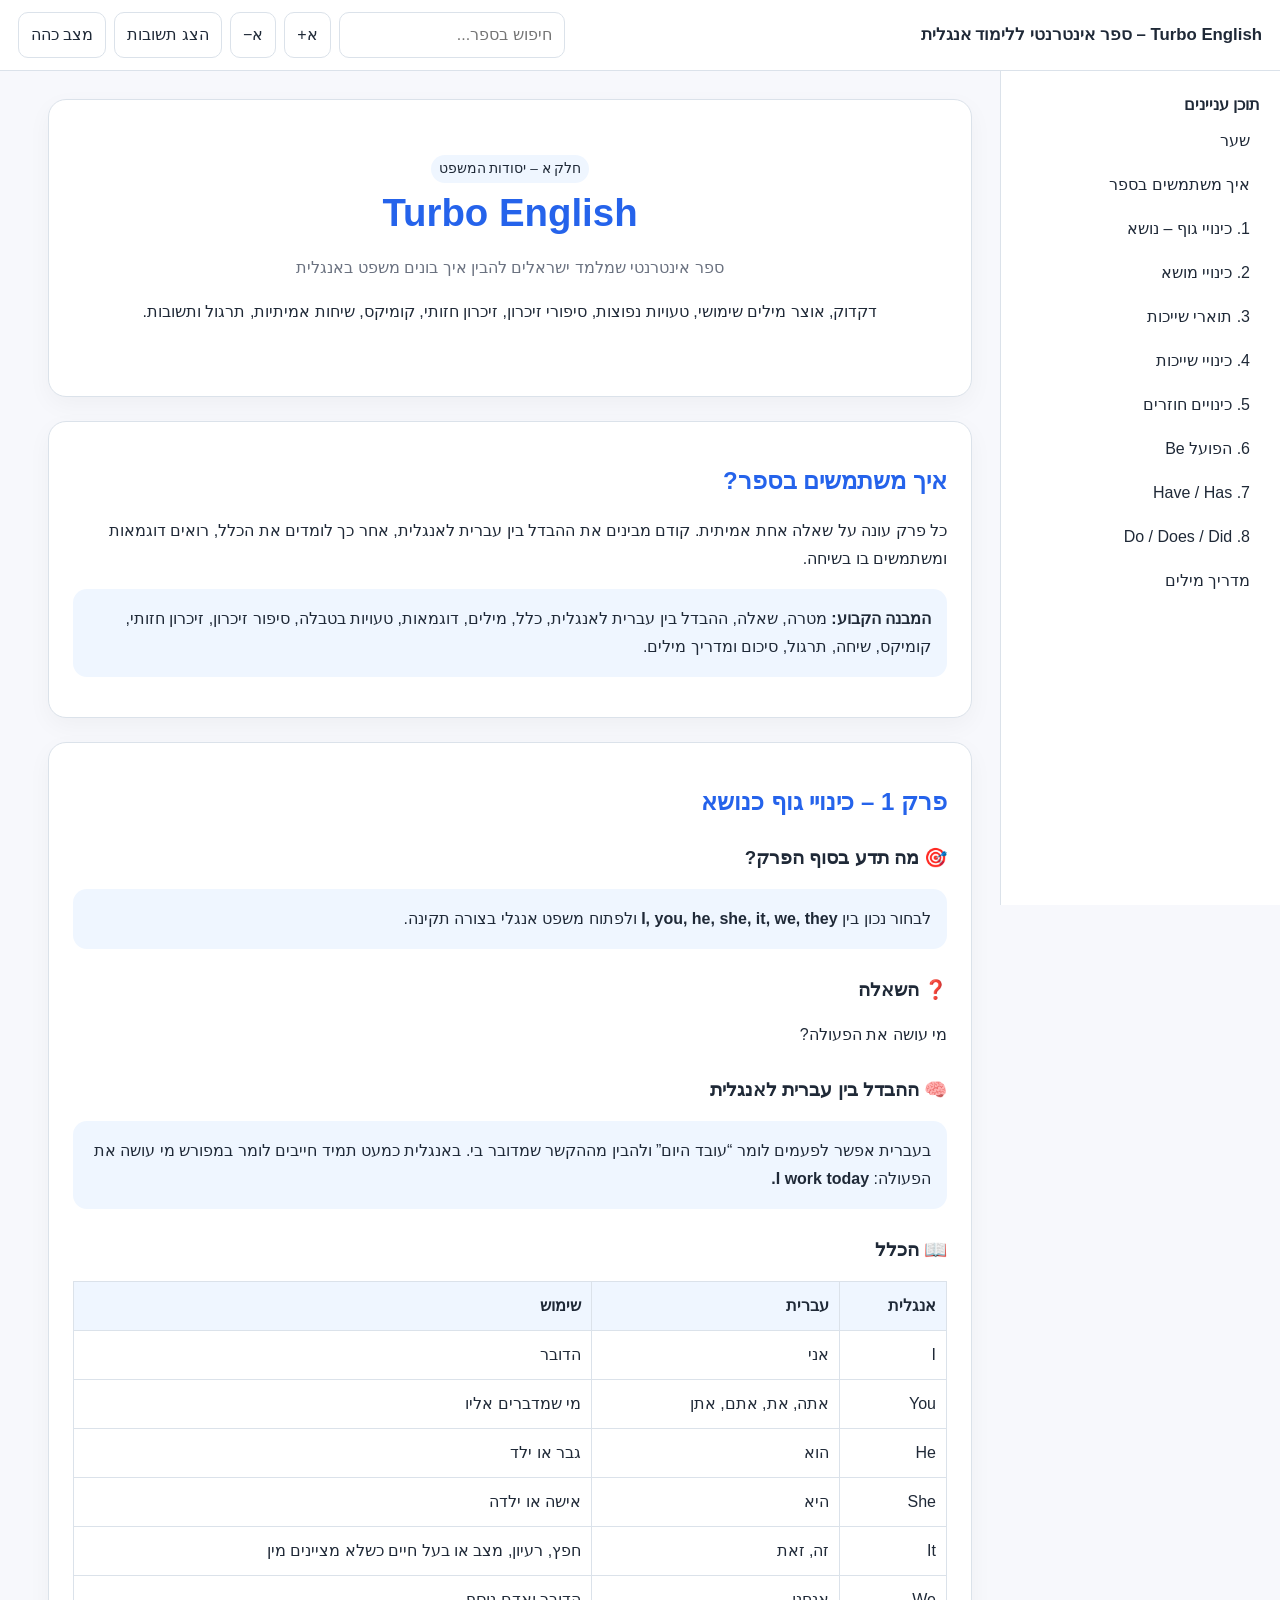
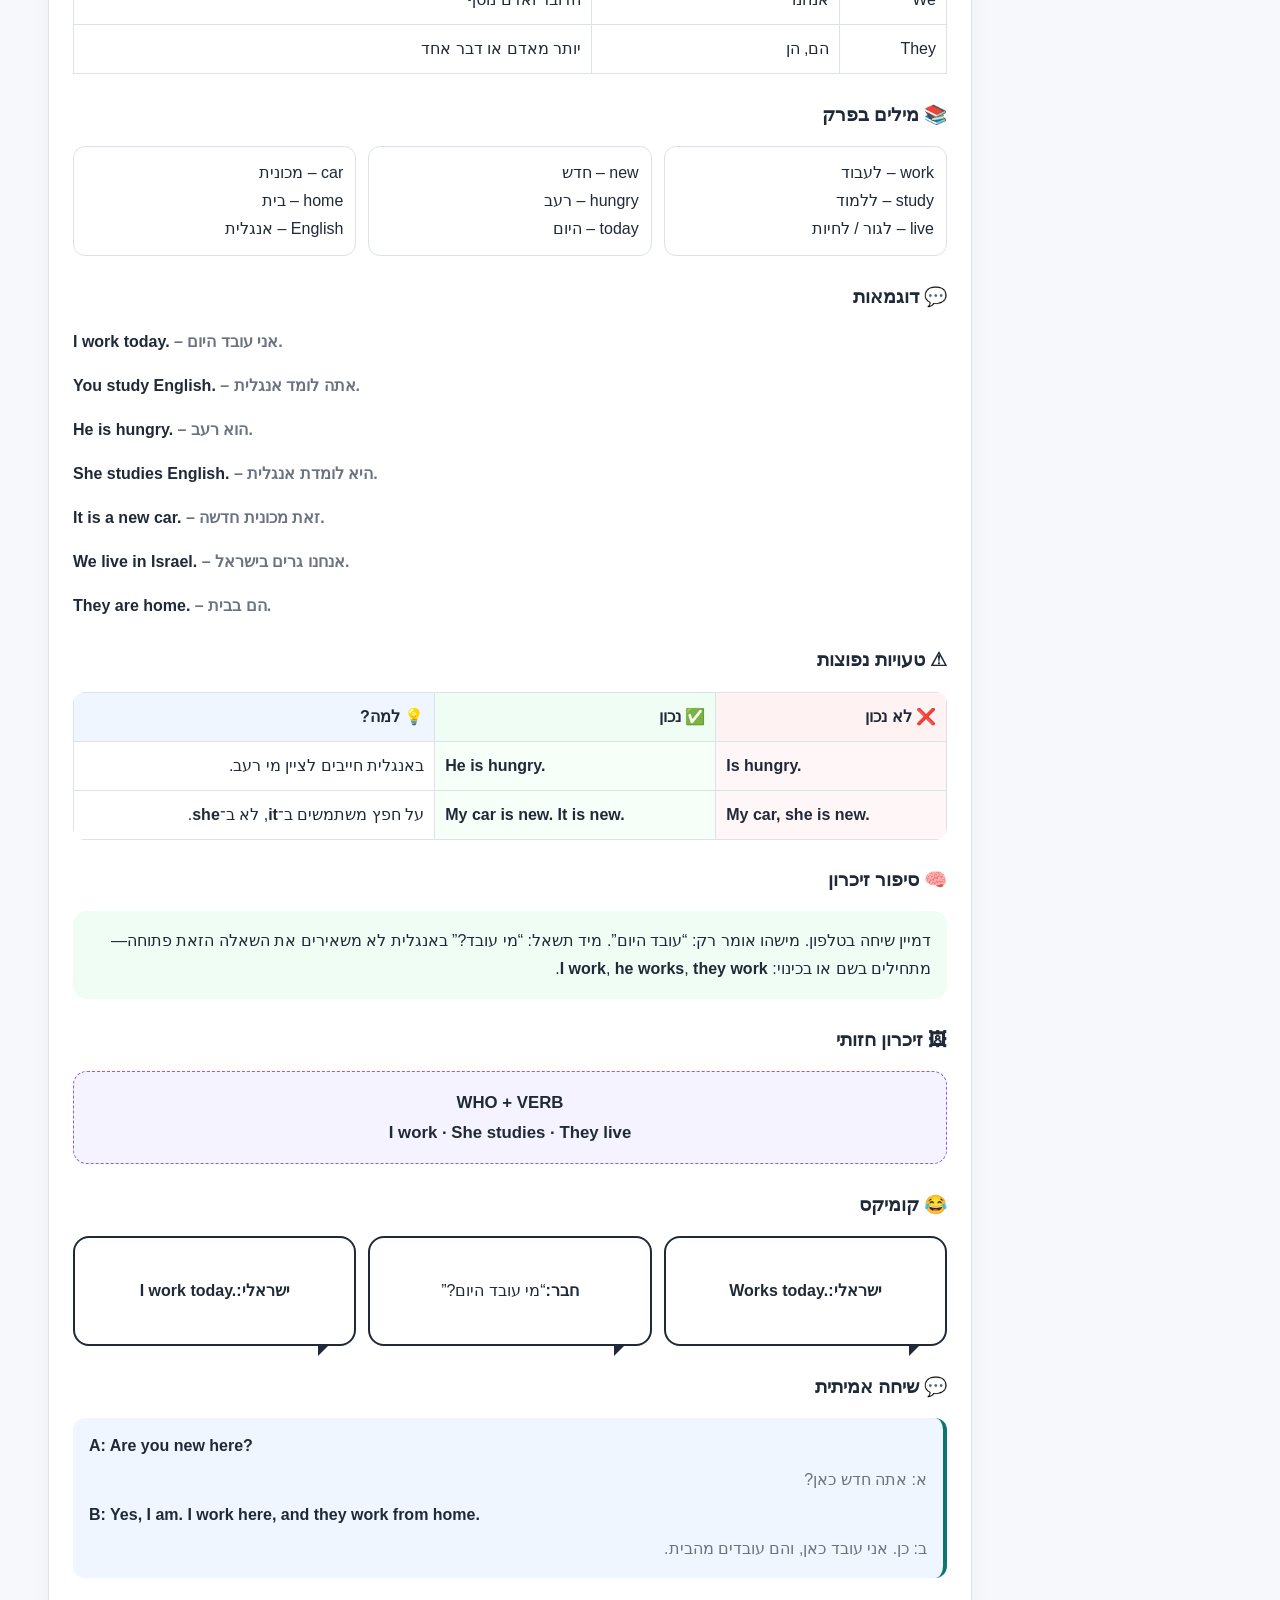
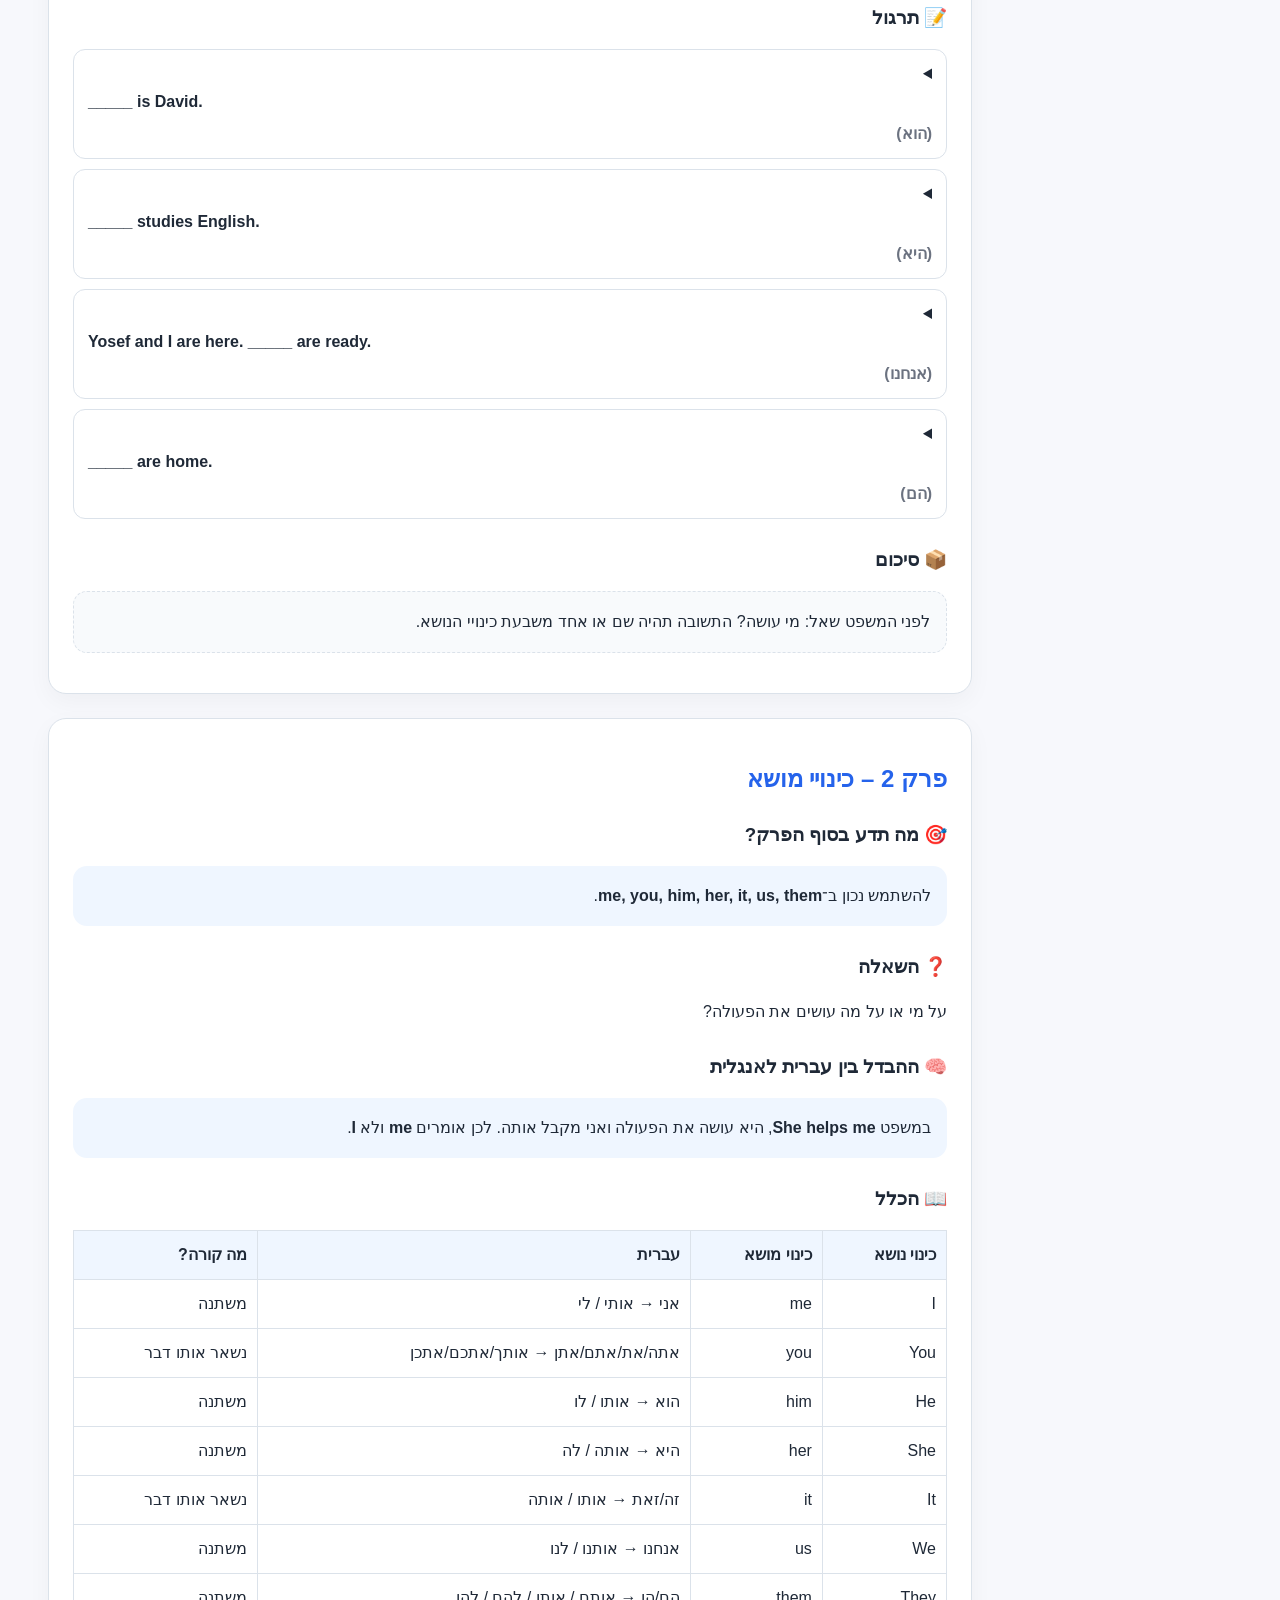
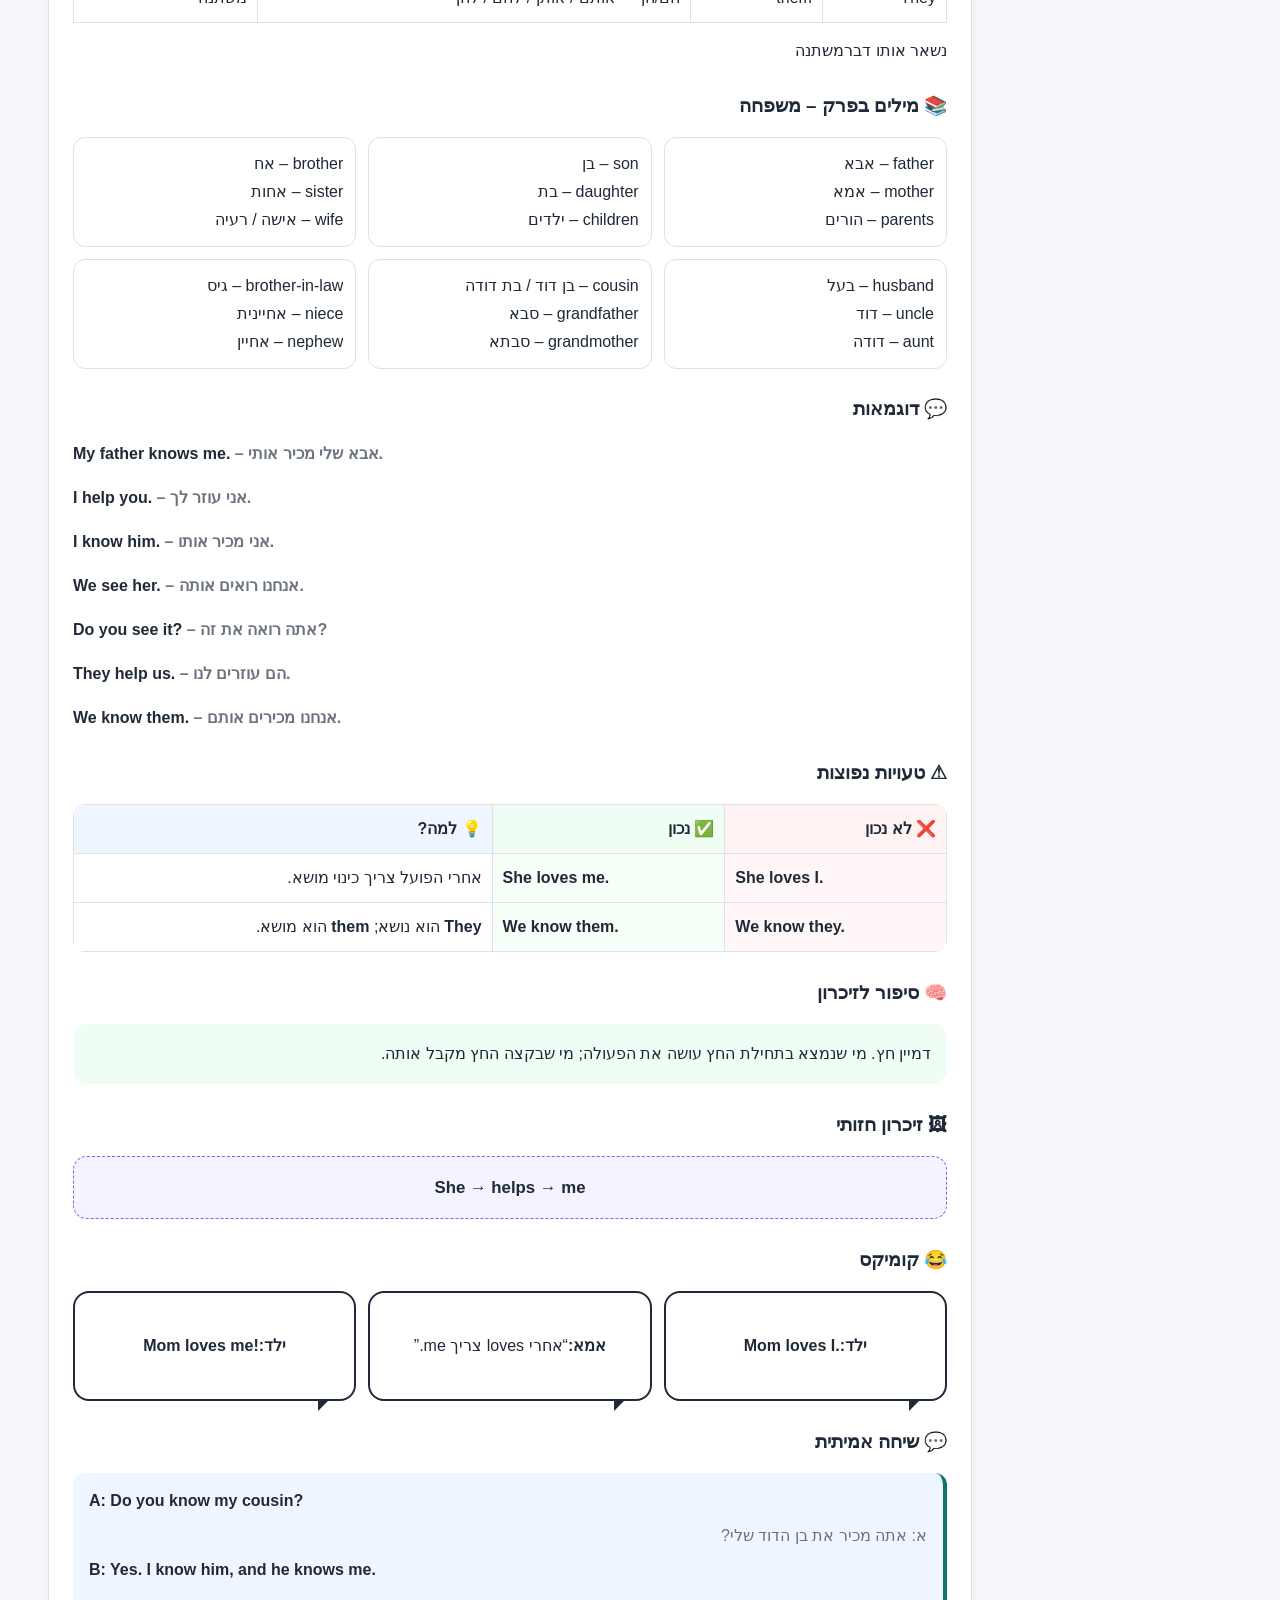
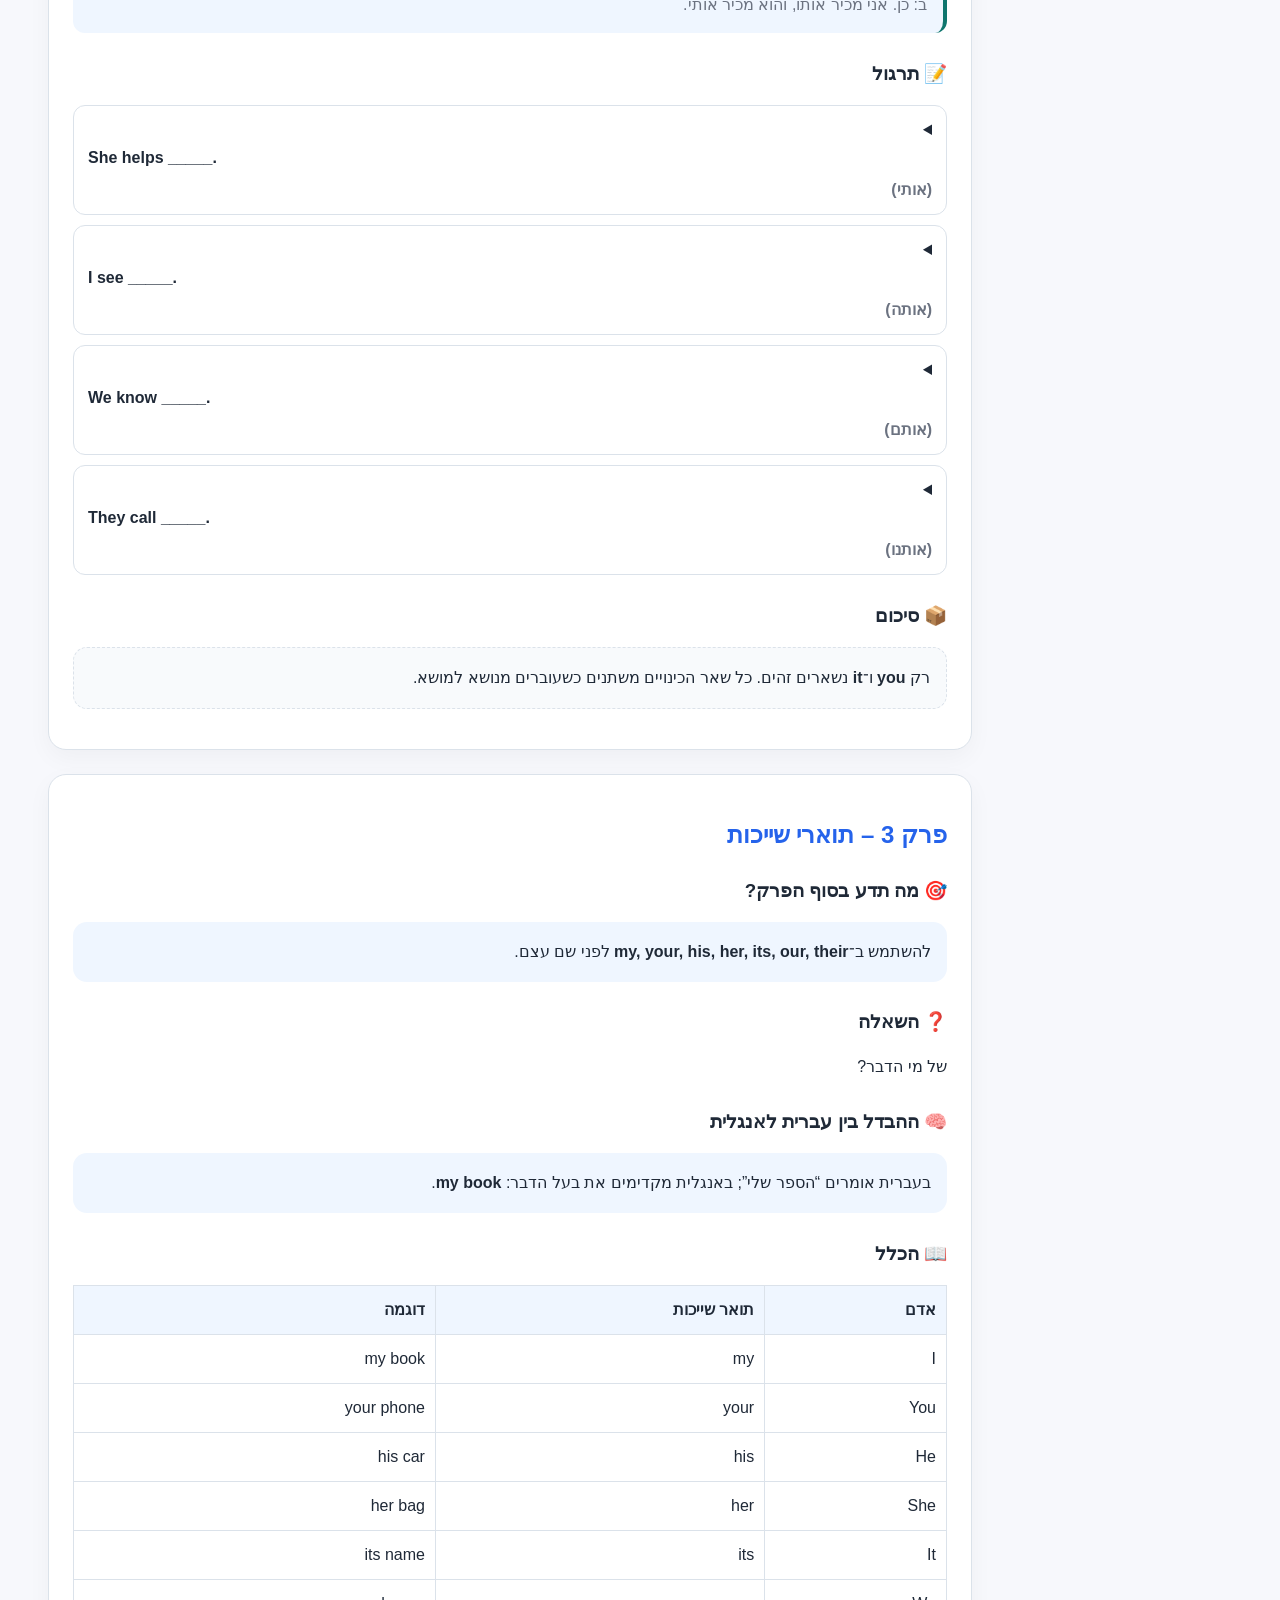
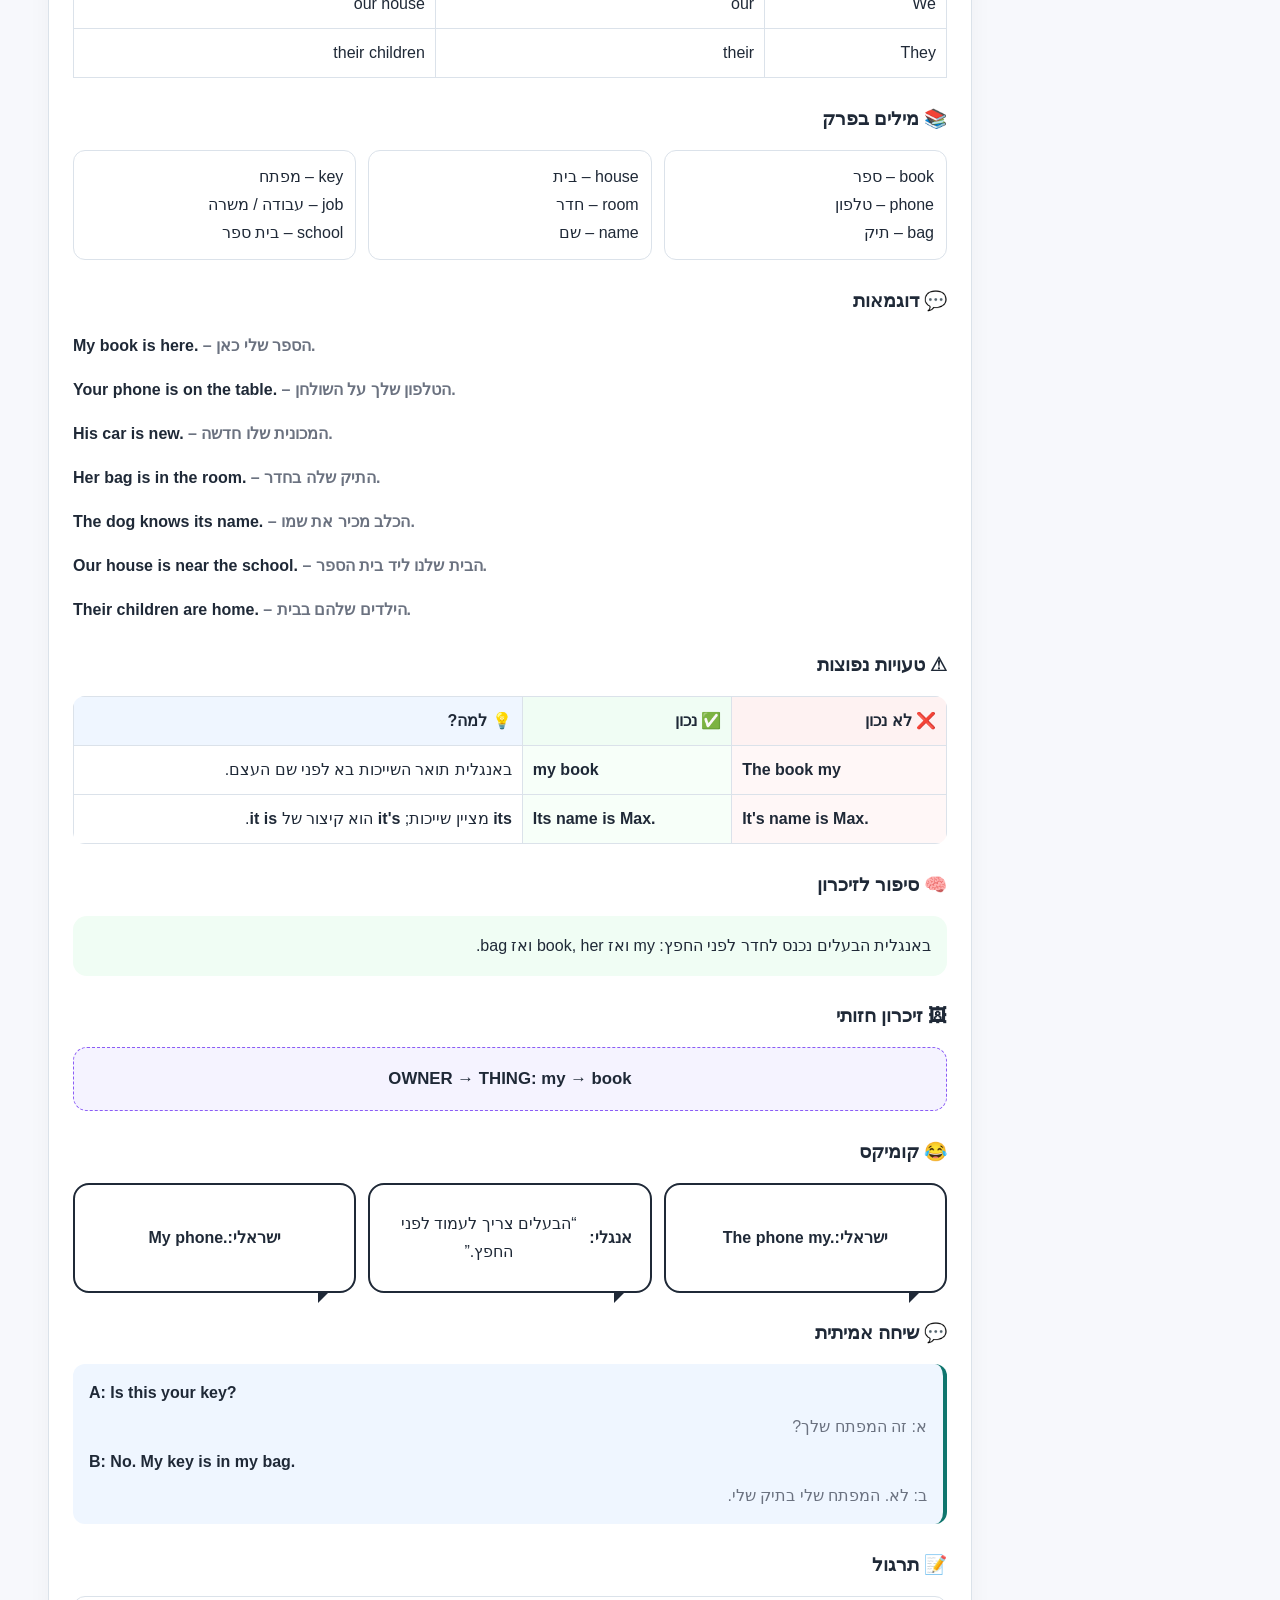
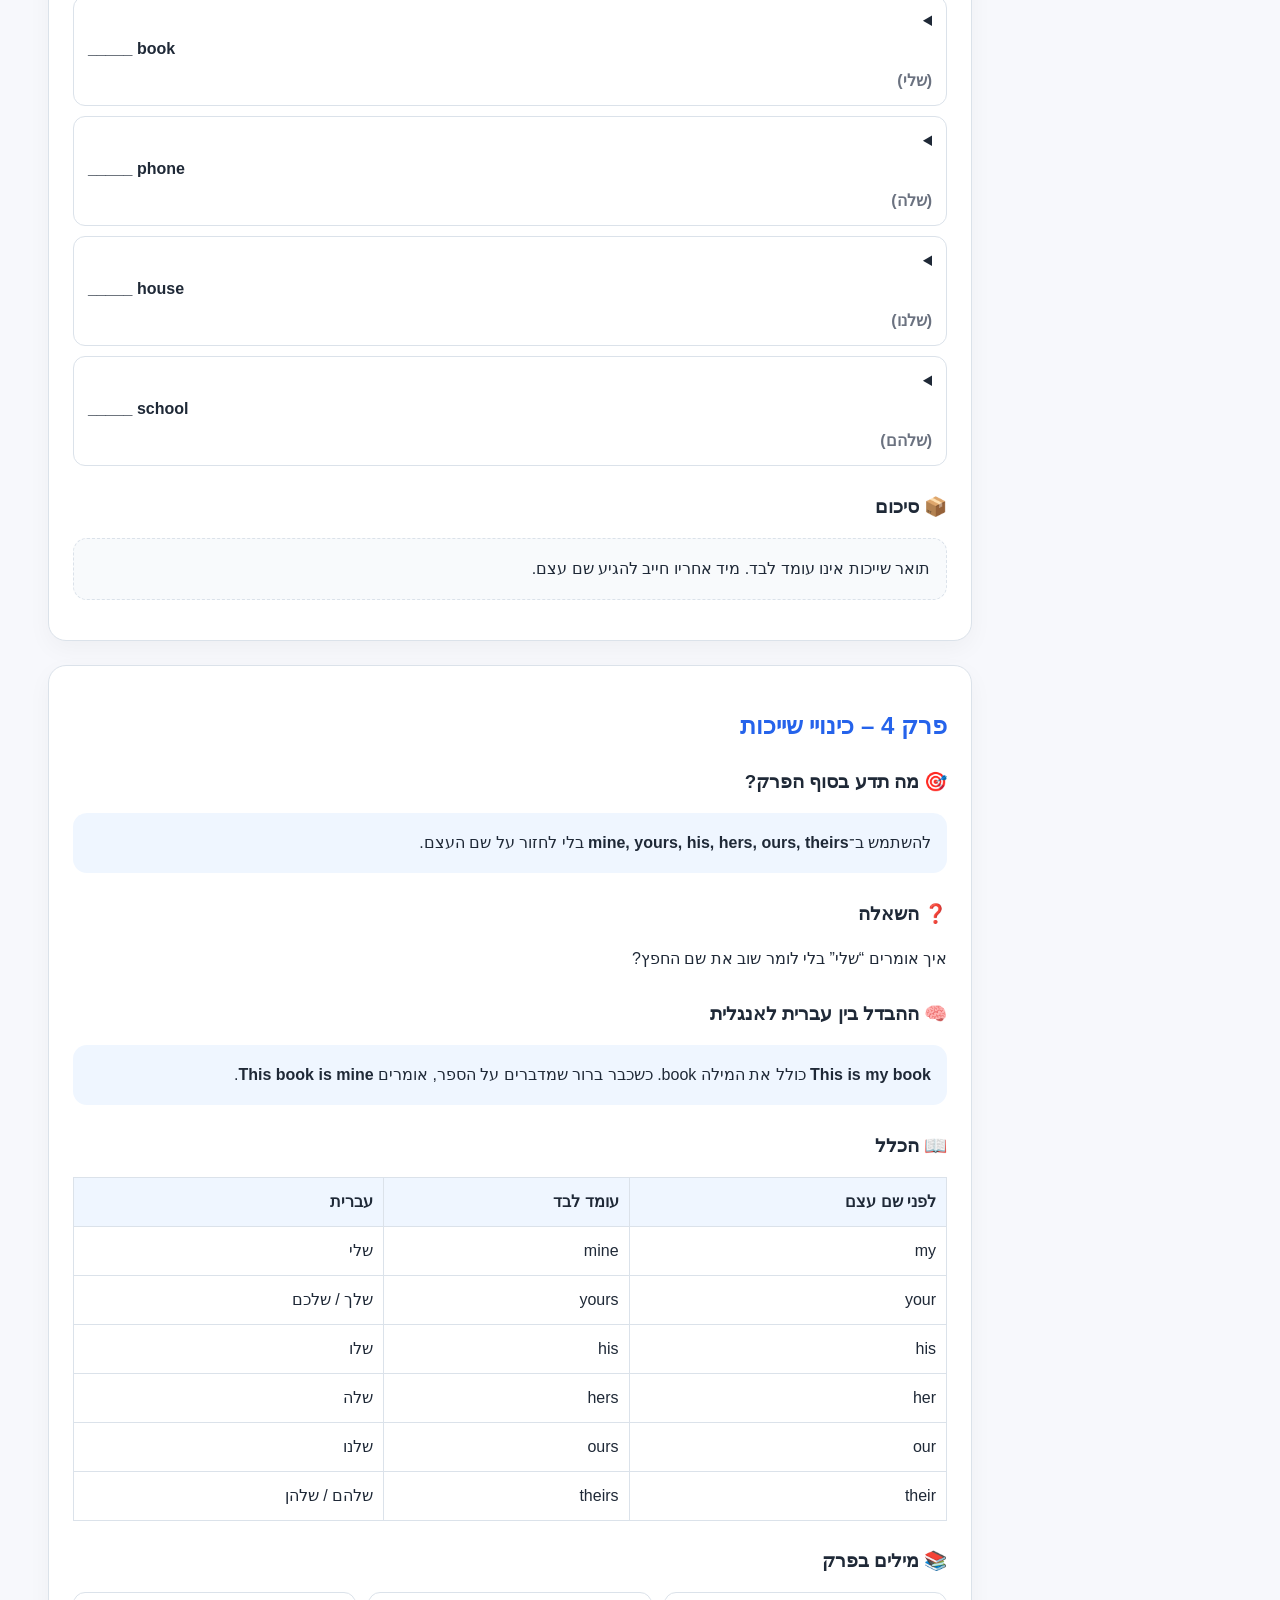
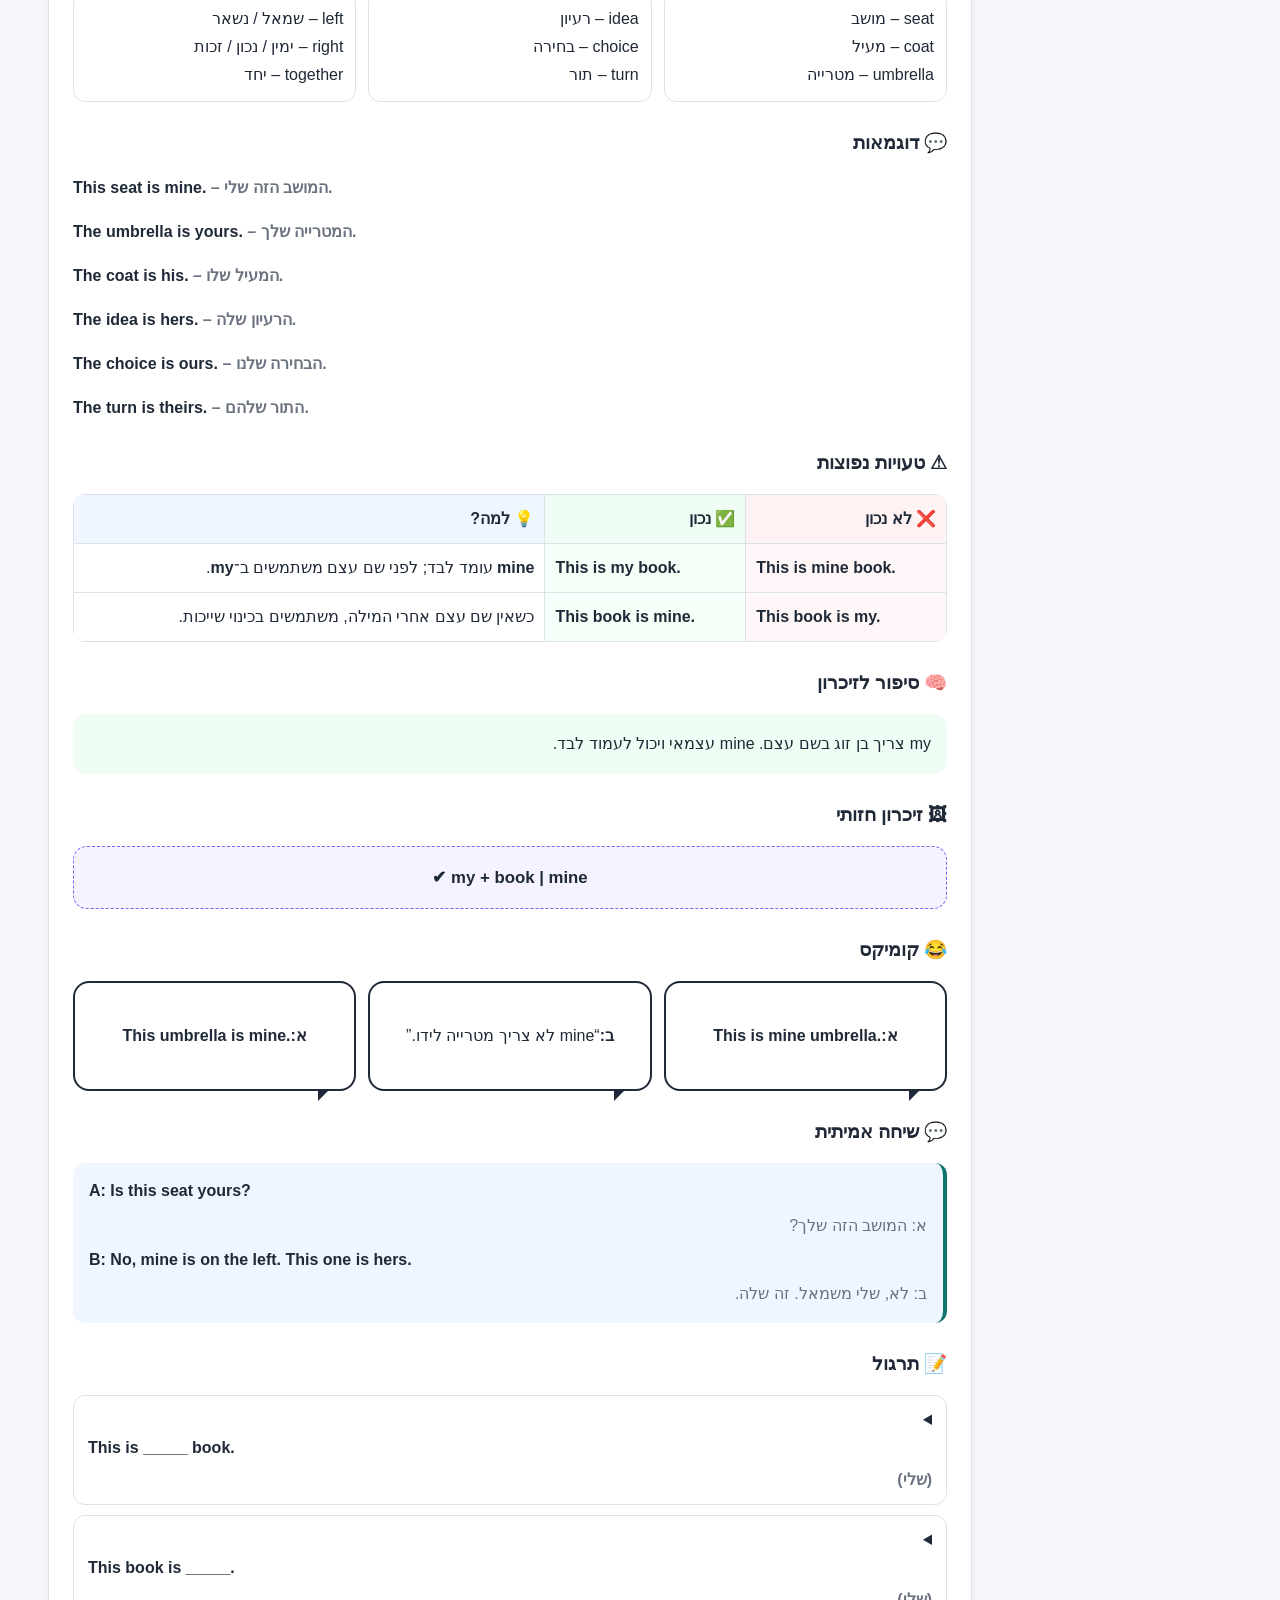
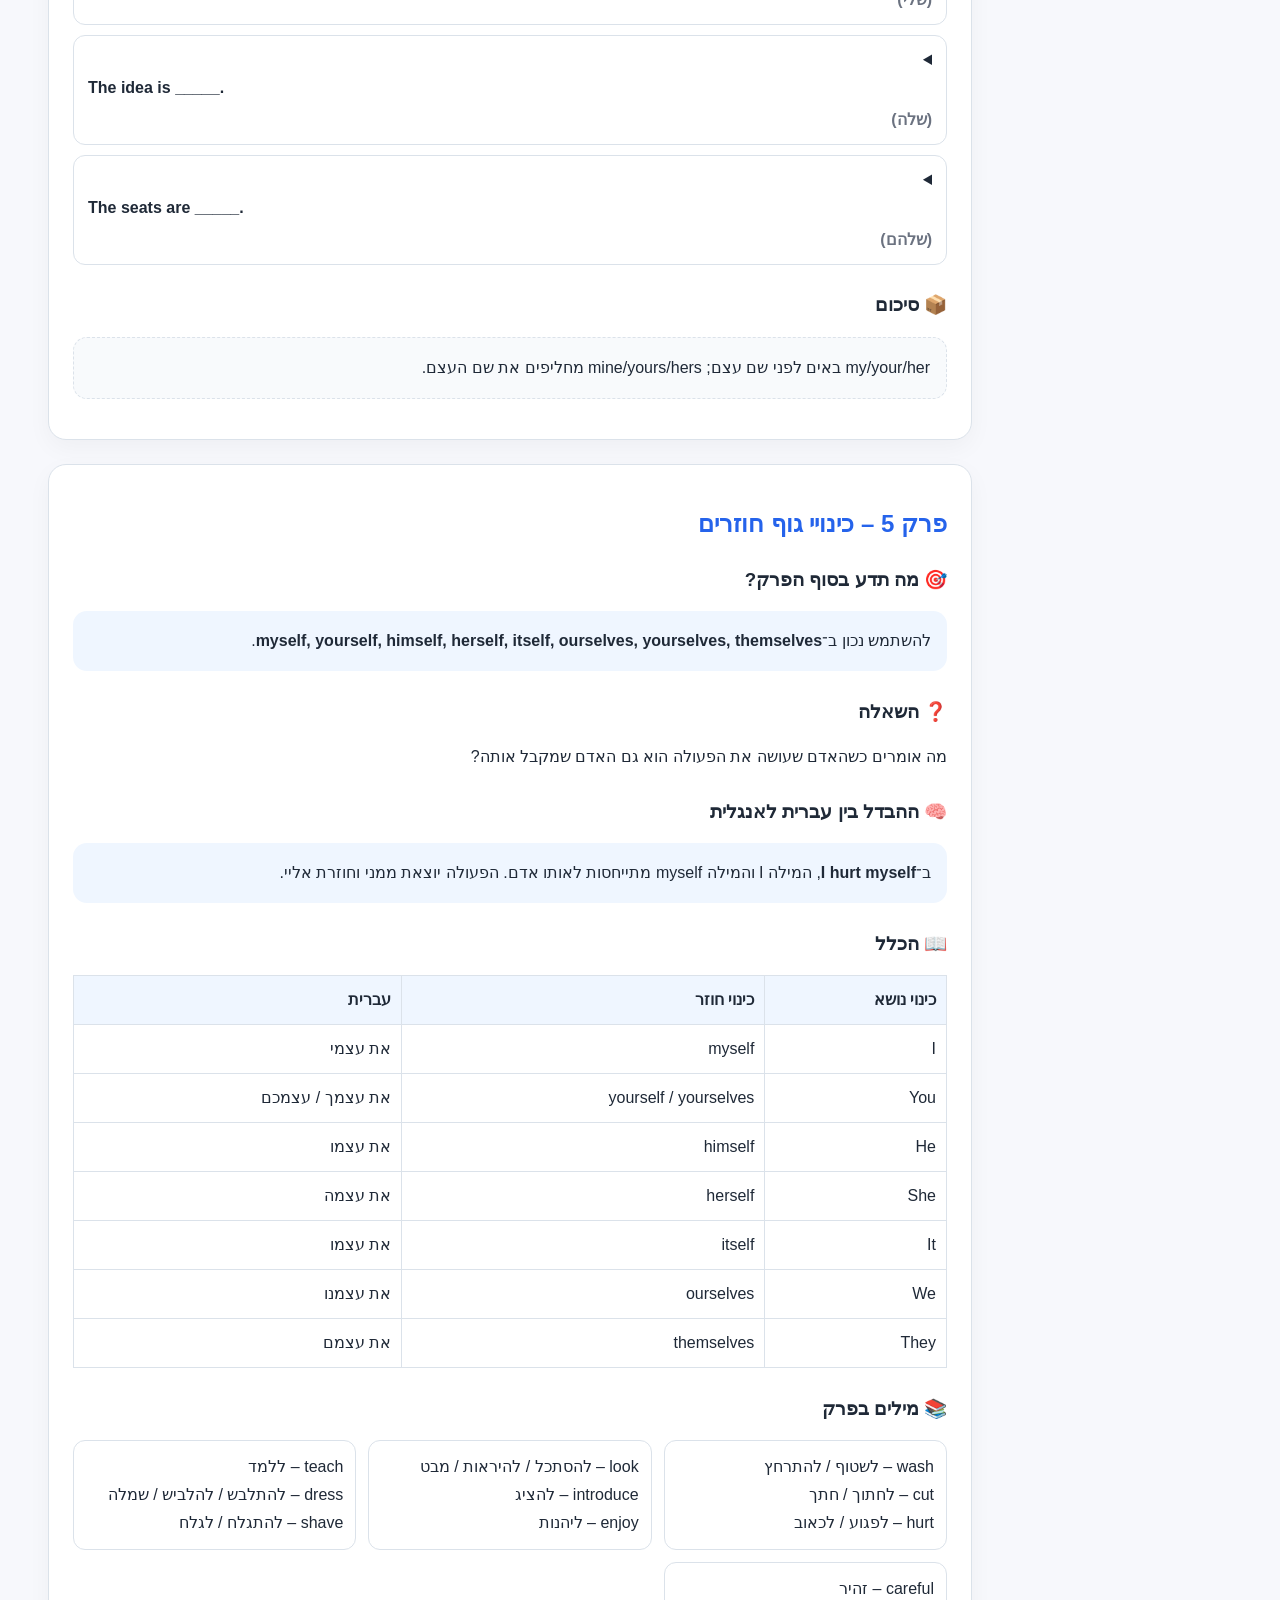
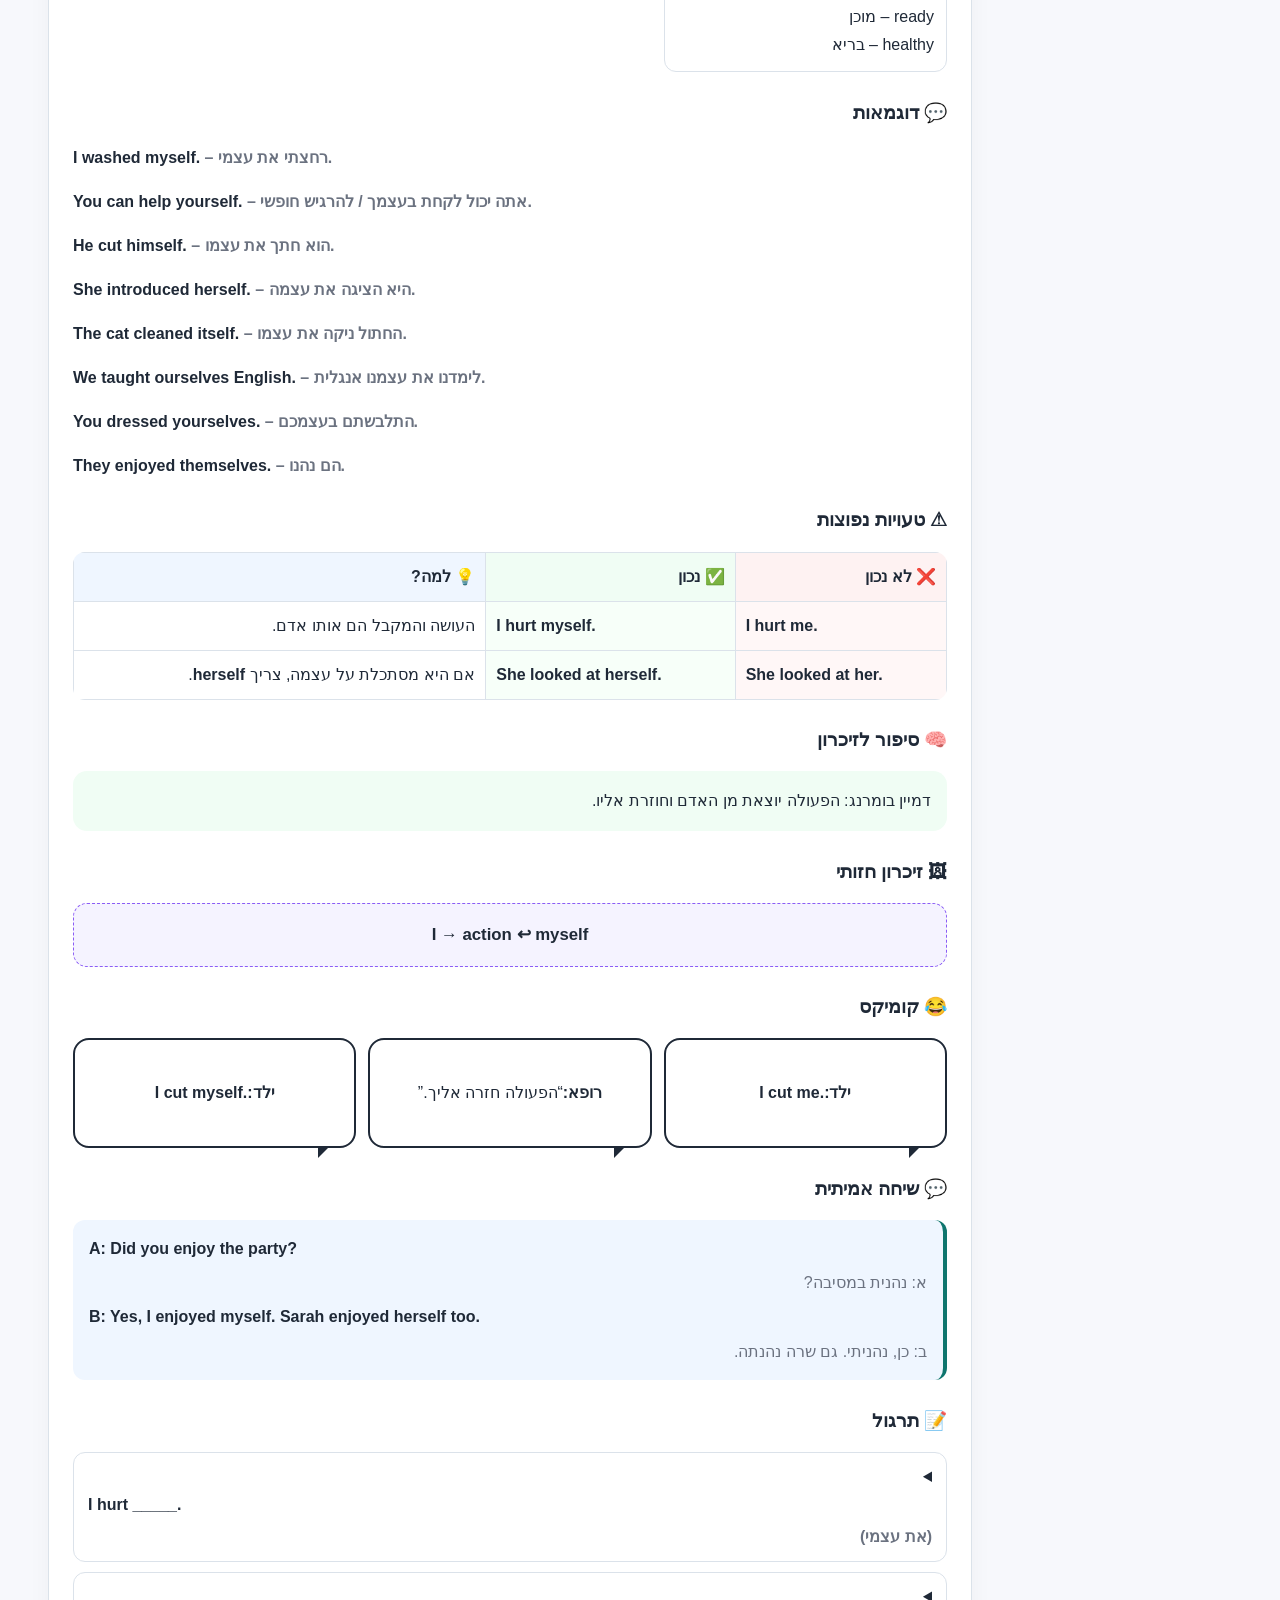
==== commit d213a7d4: "Highlight changed and unchanged subject/object pronouns" ====
--- a/index.html
+++ b/index.html
@@ -78,7 +78,9 @@
 <h3>🎯 מה תדע בסוף הפרק?</h3><div class="goal">להשתמש נכון ב־<span class="en">me, you, him, her, it, us, them</span>.</div>
 <h3>❓ השאלה</h3><p>על מי או על מה עושים את הפעולה?</p>
 <h3>🧠 ההבדל בין עברית לאנגלית</h3><div class="thinking">במשפט <span class="en">She helps me</span>, היא עושה את הפעולה ואני מקבל אותה. לכן אומרים <b>me</b> ולא <b>I</b>.</div>
-<h3>📖 הכלל</h3><table><tr><th>נושא</th><th>מושא</th><th>עברית</th></tr><tr><td>I</td><td>me</td><td>אותי / לי</td></tr><tr><td>You</td><td>you</td><td>אותך / אתכם / אתכן</td></tr><tr><td>He</td><td>him</td><td>אותו / לו</td></tr><tr><td>She</td><td>her</td><td>אותה / לה</td></tr><tr><td>It</td><td>it</td><td>אותו / אותה</td></tr><tr><td>We</td><td>us</td><td>אותנו / לנו</td></tr><tr><td>They</td><td>them</td><td>אותם / אותן / להם / להן</td></tr></table>
+<h3>📖 הכלל</h3>
+<table class="pronoun-compare"><tr><th>כינוי נושא</th><th>כינוי מושא</th><th>עברית</th><th>מה קורה?</th></tr><tr class="changed"><td>I</td><td>me</td><td>אני → אותי / לי</td><td>משתנה</td></tr><tr class="same"><td>You</td><td>you</td><td>אתה/את/אתם/אתן → אותך/אתכם/אתכן</td><td>נשאר אותו דבר</td></tr><tr class="changed"><td>He</td><td>him</td><td>הוא → אותו / לו</td><td>משתנה</td></tr><tr class="changed"><td>She</td><td>her</td><td>היא → אותה / לה</td><td>משתנה</td></tr><tr class="same"><td>It</td><td>it</td><td>זה/זאת → אותו / אותה</td><td>נשאר אותו דבר</td></tr><tr class="changed"><td>We</td><td>us</td><td>אנחנו → אותנו / לנו</td><td>משתנה</td></tr><tr class="changed"><td>They</td><td>them</td><td>הם/הן → אותם / אותן / להם / להן</td><td>משתנה</td></tr></table>
+<div class="legend"><span class="legend-item same-key">נשאר אותו דבר</span><span class="legend-item changed-key">משתנה</span></div>
 <h3>📚 מילים בפרק – משפחה</h3><div class="word-grid"><div class="word-card">father – אבא<br>mother – אמא<br>parents – הורים</div><div class="word-card">son – בן<br>daughter – בת<br>children – ילדים</div><div class="word-card">brother – אח<br>sister – אחות<br>wife – אישה / רעיה</div><div class="word-card">husband – בעל<br>uncle – דוד<br>aunt – דודה</div><div class="word-card">cousin – בן דוד / בת דודה<br>grandfather – סבא<br>grandmother – סבתא</div><div class="word-card">brother-in-law – גיס<br>niece – אחיינית<br>nephew – אחיין</div></div>
 <h3>💬 דוגמאות</h3><p class="en">My father knows me. <span class="he">– אבא שלי מכיר אותי.</span></p><p class="en">I help you. <span class="he">– אני עוזר לך.</span></p><p class="en">I know him. <span class="he">– אני מכיר אותו.</span></p><p class="en">We see her. <span class="he">– אנחנו רואים אותה.</span></p><p class="en">Do you see it? <span class="he">– אתה רואה את זה?</span></p><p class="en">They help us. <span class="he">– הם עוזרים לנו.</span></p><p class="en">We know them. <span class="he">– אנחנו מכירים אותם.</span></p>
 <h3>⚠ טעויות נפוצות</h3><table class="mistake-table"><tr><th>❌ לא נכון</th><th>✅ נכון</th><th>💡 למה?</th></tr><tr><td class="en">She loves I.</td><td class="en">She loves me.</td><td>אחרי הפועל צריך כינוי מושא.</td></tr><tr><td class="en">We know they.</td><td class="en">We know them.</td><td><span class="en">They</span> הוא נושא; <span class="en">them</span> הוא מושא.</td></tr></table>
@@ -87,7 +89,7 @@
 <h3>😂 קומיקס</h3><div class="comic"><div class="panel"><b>ילד:</b> <span class="en">Mom loves I.</span></div><div class="panel"><b>אמא:</b> “אחרי loves צריך me.”</div><div class="panel"><b>ילד:</b> <span class="en">Mom loves me!</span></div></div>
 <h3>💬 שיחה אמיתית</h3><div class="dialogue"><p class="en">A: Do you know my cousin?</p><p class="he">א: אתה מכיר את בן הדוד שלי?</p><p class="en">B: Yes. I know him, and he knows me.</p><p class="he">ב: כן. אני מכיר אותו, והוא מכיר אותי.</p></div>
 <h3>📝 תרגול</h3><details><summary><span class="exercise-line"><span class="en">She helps _____.</span><span class="hint">(אותי)</span></span></summary><p class="en">She helps me.</p></details><details><summary><span class="exercise-line"><span class="en">I see _____.</span><span class="hint">(אותה)</span></span></summary><p class="en">I see her.</p></details><details><summary><span class="exercise-line"><span class="en">We know _____.</span><span class="hint">(אותם)</span></span></summary><p class="en">We know them.</p></details><details><summary><span class="exercise-line"><span class="en">They call _____.</span><span class="hint">(אותנו)</span></span></summary><p class="en">They call us.</p></details>
-<h3>📦 סיכום</h3><div class="summary">מי שעושה את הפעולה מקבל כינוי נושא; מי שמקבל אותה מקבל כינוי מושא.</div>
+<h3>📦 סיכום</h3><div class="summary">רק <span class="en">you</span> ו־<span class="en">it</span> נשארים זהים. כל שאר הכינויים משתנים כשעוברים מנושא למושא.</div>
 </section>
 <section id="ch3" class="chapter">
 <h2>פרק 3 – תוארי שייכות</h2>
--- a/style.css
+++ b/style.css
@@ -1 +1 @@
-:root{--bg:#f7f8fc;--card:#fff;--text:#1f2937;--muted:#6b7280;--accent:#2563eb;--accent2:#0f766e;--border:#dbe2ea;--warn:#fff7ed;--tip:#eff6ff}*{box-sizing:border-box}html{scroll-behavior:smooth}body{margin:0;font-family:Arial,"Noto Sans Hebrew",sans-serif;background:var(--bg);color:var(--text);line-height:1.75}body.dark{--bg:#111827;--card:#1f2937;--text:#f3f4f6;--muted:#cbd5e1;--border:#374151;--warn:#3a2b1b;--tip:#172554}header{position:sticky;top:0;z-index:10;background:var(--card);border-bottom:1px solid var(--border);padding:12px 18px;display:flex;gap:12px;align-items:center;justify-content:space-between}header h1{font-size:1.05rem;margin:0}.tools{display:flex;gap:8px;flex-wrap:wrap}button,input{font:inherit}button{border:1px solid var(--border);background:var(--card);color:var(--text);padding:8px 12px;border-radius:10px;cursor:pointer}input[type=search]{min-width:220px;padding:8px 12px;border:1px solid var(--border);border-radius:10px;background:var(--card);color:var(--text)}.layout{display:grid;grid-template-columns:280px 1fr;max-width:1400px;margin:auto}.sidebar{position:sticky;top:66px;height:calc(100vh - 66px);overflow:auto;padding:20px;border-inline-end:1px solid var(--border);background:var(--card)}.sidebar a{display:block;padding:8px 10px;border-radius:8px;color:var(--text);text-decoration:none}.sidebar a:hover{background:var(--tip)}main{padding:28px;max-width:980px;width:100%}.cover,.chapter,.box,.word-guide{background:var(--card);border:1px solid var(--border);border-radius:18px;padding:24px;margin-bottom:24px;box-shadow:0 8px 24px rgba(0,0,0,.04)}.cover{text-align:center;padding:54px 24px}.cover h2{font-size:2.4rem;margin:.3rem 0}.subtitle{color:var(--muted)}h2,h3,h4{line-height:1.3}h2{color:var(--accent)}h3{margin-top:1.8rem}.goal,.thinking,.memory,.mistake,.summary,.visual-memory{padding:16px;border-radius:14px;margin:16px 0}.goal,.thinking{background:var(--tip)}.memory{background:#f0fdf4}.visual-memory{background:#f5f3ff;border:1px dashed #8b5cf6;text-align:center;font-size:1.05rem}.mistake{background:var(--warn)}.summary{background:#f8fafc;border:1px dashed var(--border)}body.dark .memory{background:#123524}body.dark .summary{background:#111827}body.dark .visual-memory{background:#2e1065;border-color:#8b5cf6}table{width:100%;border-collapse:collapse;margin:14px 0}th,td{border:1px solid var(--border);padding:10px;text-align:start;vertical-align:top}th{background:var(--tip)}.mistake-table{background:var(--card);border-radius:12px;overflow:hidden}.mistake-table th:first-child{background:#fef2f2}.mistake-table th:nth-child(2){background:#f0fdf4}.mistake-table th:nth-child(3){background:#eff6ff}.mistake-table td:first-child{background:#fff7f7}.mistake-table td:nth-child(2){background:#f7fff9}body.dark .mistake-table th:first-child,body.dark .mistake-table td:first-child{background:#3f1d1d}body.dark .mistake-table th:nth-child(2),body.dark .mistake-table td:nth-child(2){background:#123524}body.dark .mistake-table th:nth-child(3){background:#172554}code,pre{direction:ltr;text-align:left;background:#0f172a;color:#e2e8f0;border-radius:12px;padding:14px;overflow:auto}.en{direction:ltr;text-align:left;font-weight:700}.he{color:var(--muted)}details{border:1px solid var(--border);border-radius:12px;padding:10px 14px;margin:10px 0;background:var(--card)}summary{cursor:pointer;font-weight:700}.dialogue{border-inline-start:4px solid var(--accent2);padding:8px 16px;background:var(--tip);border-radius:12px}.dialogue p{margin:.4rem 0}.comic{display:grid;grid-template-columns:repeat(3,1fr);gap:12px;margin:16px 0}.panel{position:relative;border:2px solid var(--text);border-radius:16px;background:var(--card);padding:18px;min-height:110px;display:flex;align-items:center;justify-content:center;text-align:center}.panel:after{content:"";position:absolute;bottom:-12px;right:24px;border-width:12px 12px 0 0;border-style:solid;border-color:var(--text) transparent transparent transparent}.tag{display:inline-block;padding:2px 8px;border-radius:999px;background:var(--tip);font-size:.85rem}.word-grid{display:grid;grid-template-columns:repeat(auto-fit,minmax(220px,1fr));gap:12px}.word-card{border:1px solid var(--border);border-radius:12px;padding:12px}.word-entry,.dictionary{border-top:1px solid var(--border);padding-top:10px;margin-top:18px}.hidden-by-search{display:none!important}@media(max-width:850px){.layout{grid-template-columns:1fr}.sidebar{position:static;height:auto;border-inline-end:0;border-bottom:1px solid var(--border)}main{padding:16px}header{align-items:flex-start;flex-direction:column}.tools{width:100%}input[type=search]{flex:1;min-width:0}.cover h2{font-size:1.8rem}.comic{grid-template-columns:1fr}.panel{min-height:auto}.panel:after{display:none}.mistake-table{display:block;overflow-x:auto;white-space:normal}.mistake-table th,.mistake-table td{min-width:180px}}+:root{--bg:#f7f8fc;--card:#fff;--text:#1f2937;--muted:#6b7280;--accent:#2563eb;--accent2:#0f766e;--border:#dbe2ea;--warn:#fff7ed;--tip:#eff6ff}*{box-sizing:border-box}html{scroll-behavior:smooth}body{margin:0;font-family:Arial,"Noto Sans Hebrew",sans-serif;background:var(--bg);color:var(--text);line-height:1.75}body.dark{--bg:#111827;--card:#1f2937;--text:#f3f4f6;--muted:#cbd5e1;--border:#374151;--warn:#3a2b1b;--tip:#172554}header{position:sticky;top:0;z-index:10;background:var(--card);border-bottom:1px solid var(--border);padding:12px 18px;display:flex;gap:12px;align-items:center;justify-content:space-between}header h1{font-size:1.05rem;margin:0}.tools{display:flex;gap:8px;flex-wrap:wrap}button,input{font:inherit}button{border:1px solid var(--border);background:var(--card);color:var(--text);padding:8px 12px;border-radius:10px;cursor:pointer}input[type=search]{min-width:220px;padding:8px 12px;border:1px solid var(--border);border-radius:10px;background:var(--card);color:var(--text)}.layout{display:grid;grid-template-columns:280px 1fr;max-width:1400px;margin:auto}.sidebar{position:sticky;top:66px;height:calc(100vh - 66px);overflow:auto;padding:20px;border-inline-end:1px solid var(--border);background:var(--card)}.sidebar a{display:block;padding:8px 10px;border-radius:8px;color:var(--text);text-decoration:none}.sidebar a:hover{background:var(--tip)}main{padding:28px;max-width:980px;width:100%}.cover,.chapter,.box,.word-guide{background:var(--card);border:1px solid var(--border);border-radius:18px;padding:24px;margin-bottom:24px;box-shadow:0 8px 24px rgba(0,0,0,.04)}.cover{text-align:center;padding:54px 24px}.cover h2{font-size:2.4rem;margin:.3rem 0}.subtitle{color:var(--muted)}h2,h3,h4{line-height:1.3}h2{color:var(--accent)}h3{margin-top:1.8rem}.goal,.thinking,.memory,.mistake,.summary,.visual-memory{padding:16px;border-radius:14px;margin:16px 0}.goal,.thinking{background:var(--tip)}.memory{background:#f0fdf4}.visual-memory{background:#f5f3ff;border:1px dashed #8b5cf6;text-align:center;font-size:1.05rem}.mistake{background:var(--warn)}.summary{background:#f8fafc;border:1px dashed var(--border)}body.dark .memory{background:#123524}body.dark .summary{background:#111827}body.dark .visual-memory{background:#2e1065;border-color:#8b5cf6}table{width:100%;border-collapse:collapse;margin:14px 0}th,td{border:1px solid var(--border);padding:10px;text-align:start;vertical-align:top}th{background:var(--tip)}.mistake-table{background:var(--card);border-radius:12px;overflow:hidden}.mistake-table th:first-child{background:#fef2f2}.mistake-table th:nth-child(2){background:#f0fdf4}.mistake-table th:nth-child(3){background:#eff6ff}.mistake-table td:first-child{background:#fff7f7}.mistake-table td:nth-child(2){background:#f7fff9}body.dark .mistake-table th:first-child,body.dark .mistake-table td:first-child{background:#3f1d1d}body.dark .mistake-table th:nth-child(2),body.dark .mistake-table td:nth-child(2){background:#123524}body.dark .mistake-table th:nth-child(3){background:#172554}code,pre{direction:ltr;text-align:left;background:#0f172a;color:#e2e8f0;border-radius:12px;padding:14px;overflow:auto}.en{direction:ltr;text-align:left;font-weight:700}.he{color:var(--muted)}details{border:1px solid var(--border);border-radius:12px;padding:10px 14px;margin:10px 0;background:var(--card)}summary{cursor:pointer;font-weight:700}.exercise-line{display:flex;flex-direction:column;gap:4px;align-items:flex-start}.exercise-line .en{direction:ltr;text-align:left;width:100%;unicode-bidi:isolate}.exercise-line .hint{direction:rtl;text-align:right;color:var(--muted);font-weight:600}.dialogue{border-inline-start:4px solid var(--accent2);padding:8px 16px;background:var(--tip);border-radius:12px}.dialogue p{margin:.4rem 0}.comic{display:grid;grid-template-columns:repeat(3,1fr);gap:12px;margin:16px 0}.panel{position:relative;border:2px solid var(--text);border-radius:16px;background:var(--card);padding:18px;min-height:110px;display:flex;align-items:center;justify-content:center;text-align:center}.panel:after{content:"";position:absolute;bottom:-12px;right:24px;border-width:12px 12px 0 0;border-style:solid;border-color:var(--text) transparent transparent transparent}.tag{display:inline-block;padding:2px 8px;border-radius:999px;background:var(--tip);font-size:.85rem}.word-grid{display:grid;grid-template-columns:repeat(auto-fit,minmax(220px,1fr));gap:12px}.word-card{border:1px solid var(--border);border-radius:12px;padding:12px}.word-entry,.dictionary{border-top:1px solid var(--border);padding-top:10px;margin-top:18px}.hidden-by-search{display:none!important}@media(max-width:850px){.layout{grid-template-columns:1fr}.sidebar{position:static;height:auto;border-inline-end:0;border-bottom:1px solid var(--border)}main{padding:16px}header{align-items:flex-start;flex-direction:column}.tools{width:100%}input[type=search]{flex:1;min-width:0}.cover h2{font-size:1.8rem}.comic{grid-template-columns:1fr}.panel{min-height:auto}.panel:after{display:none}.mistake-table{display:block;overflow-x:auto;white-space:normal}.mistake-table th,.mistake-table td{min-width:180px}.exercise-line{gap:6px}.exercise-line .en{font-size:1.03em;white-space:normal}}
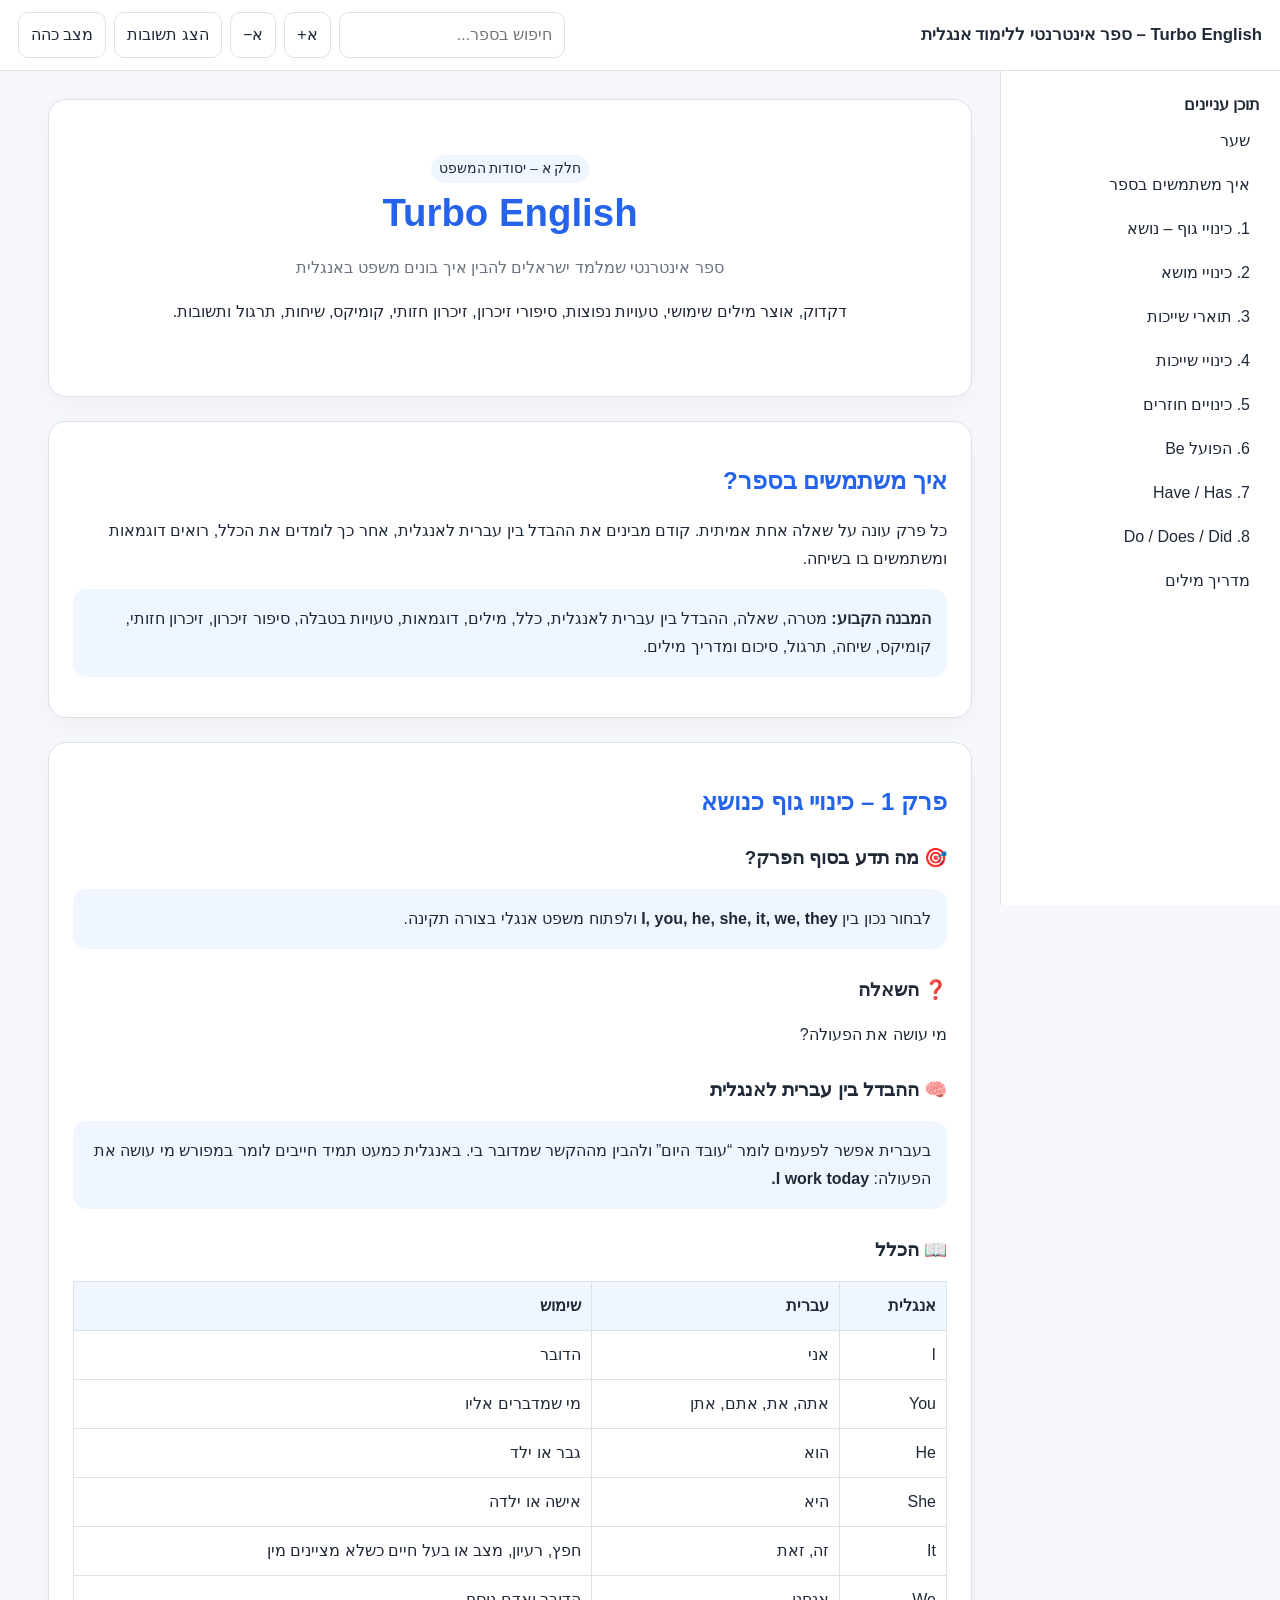
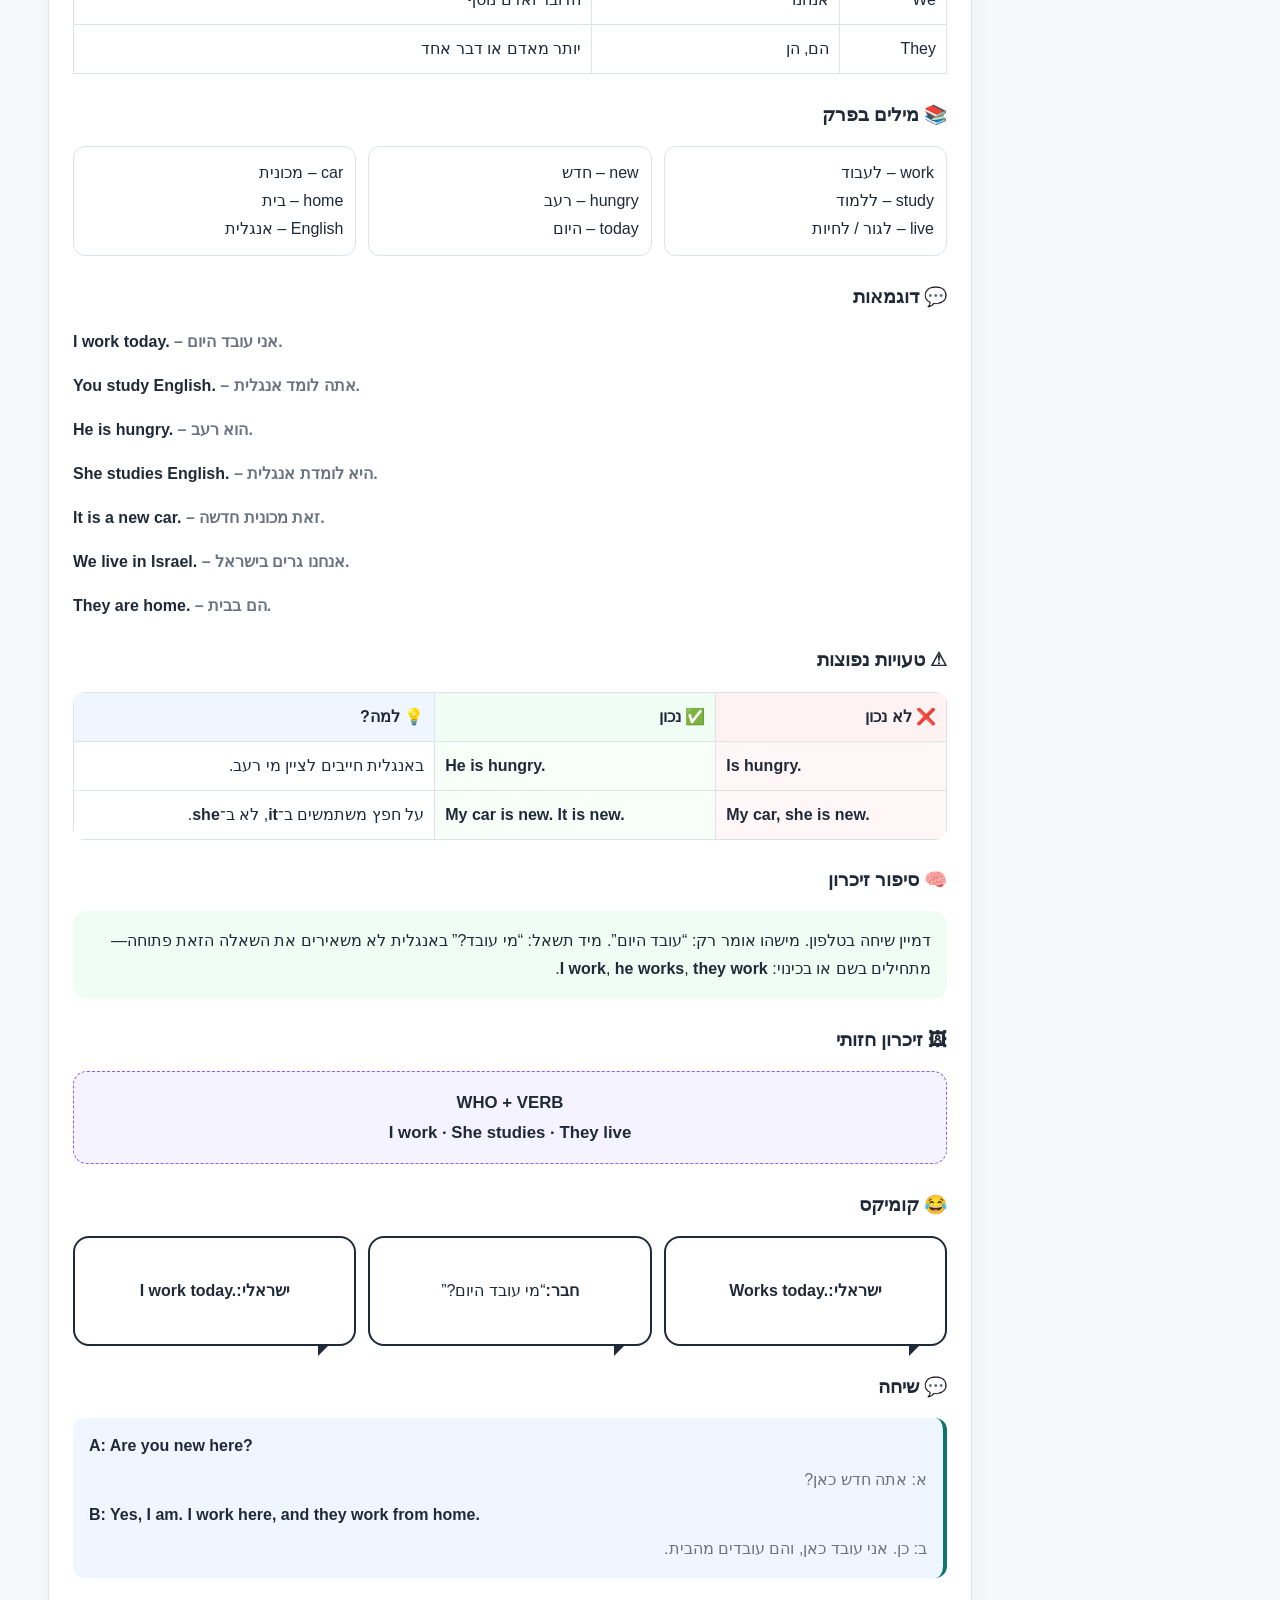
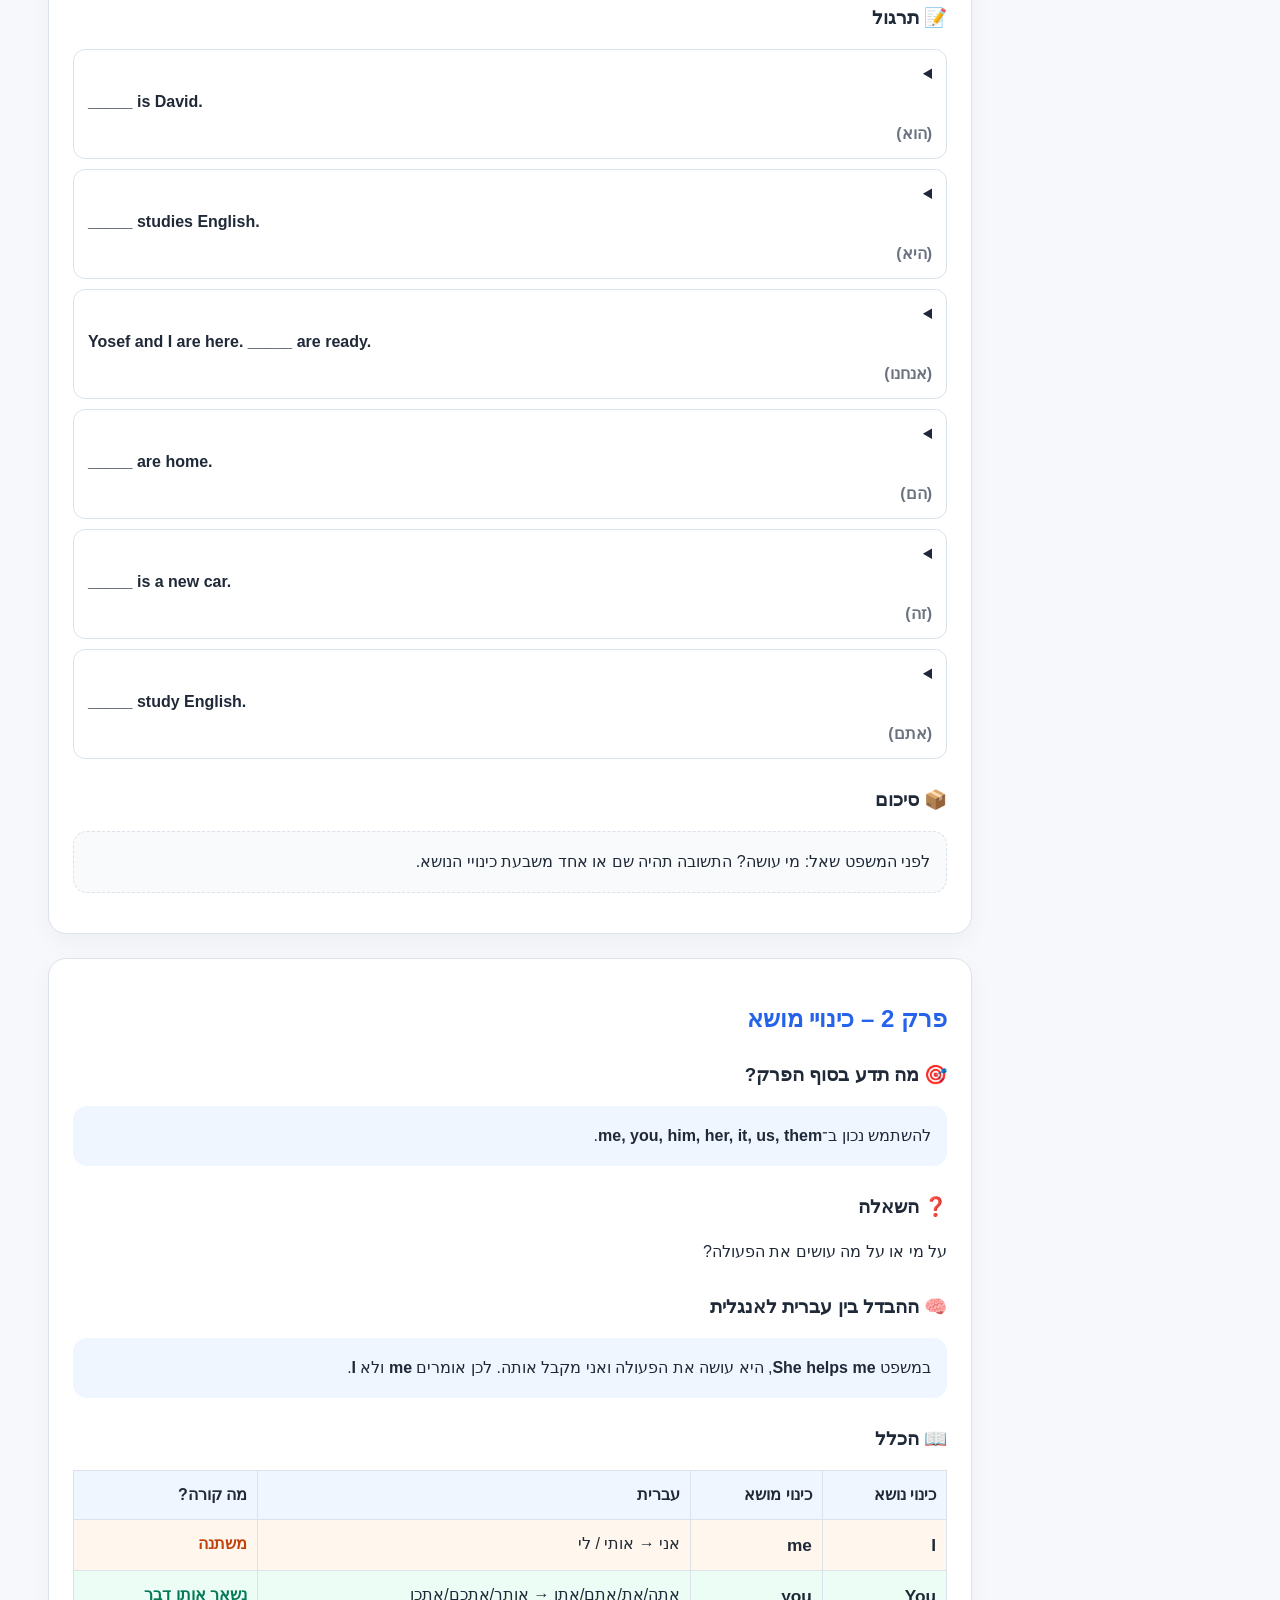
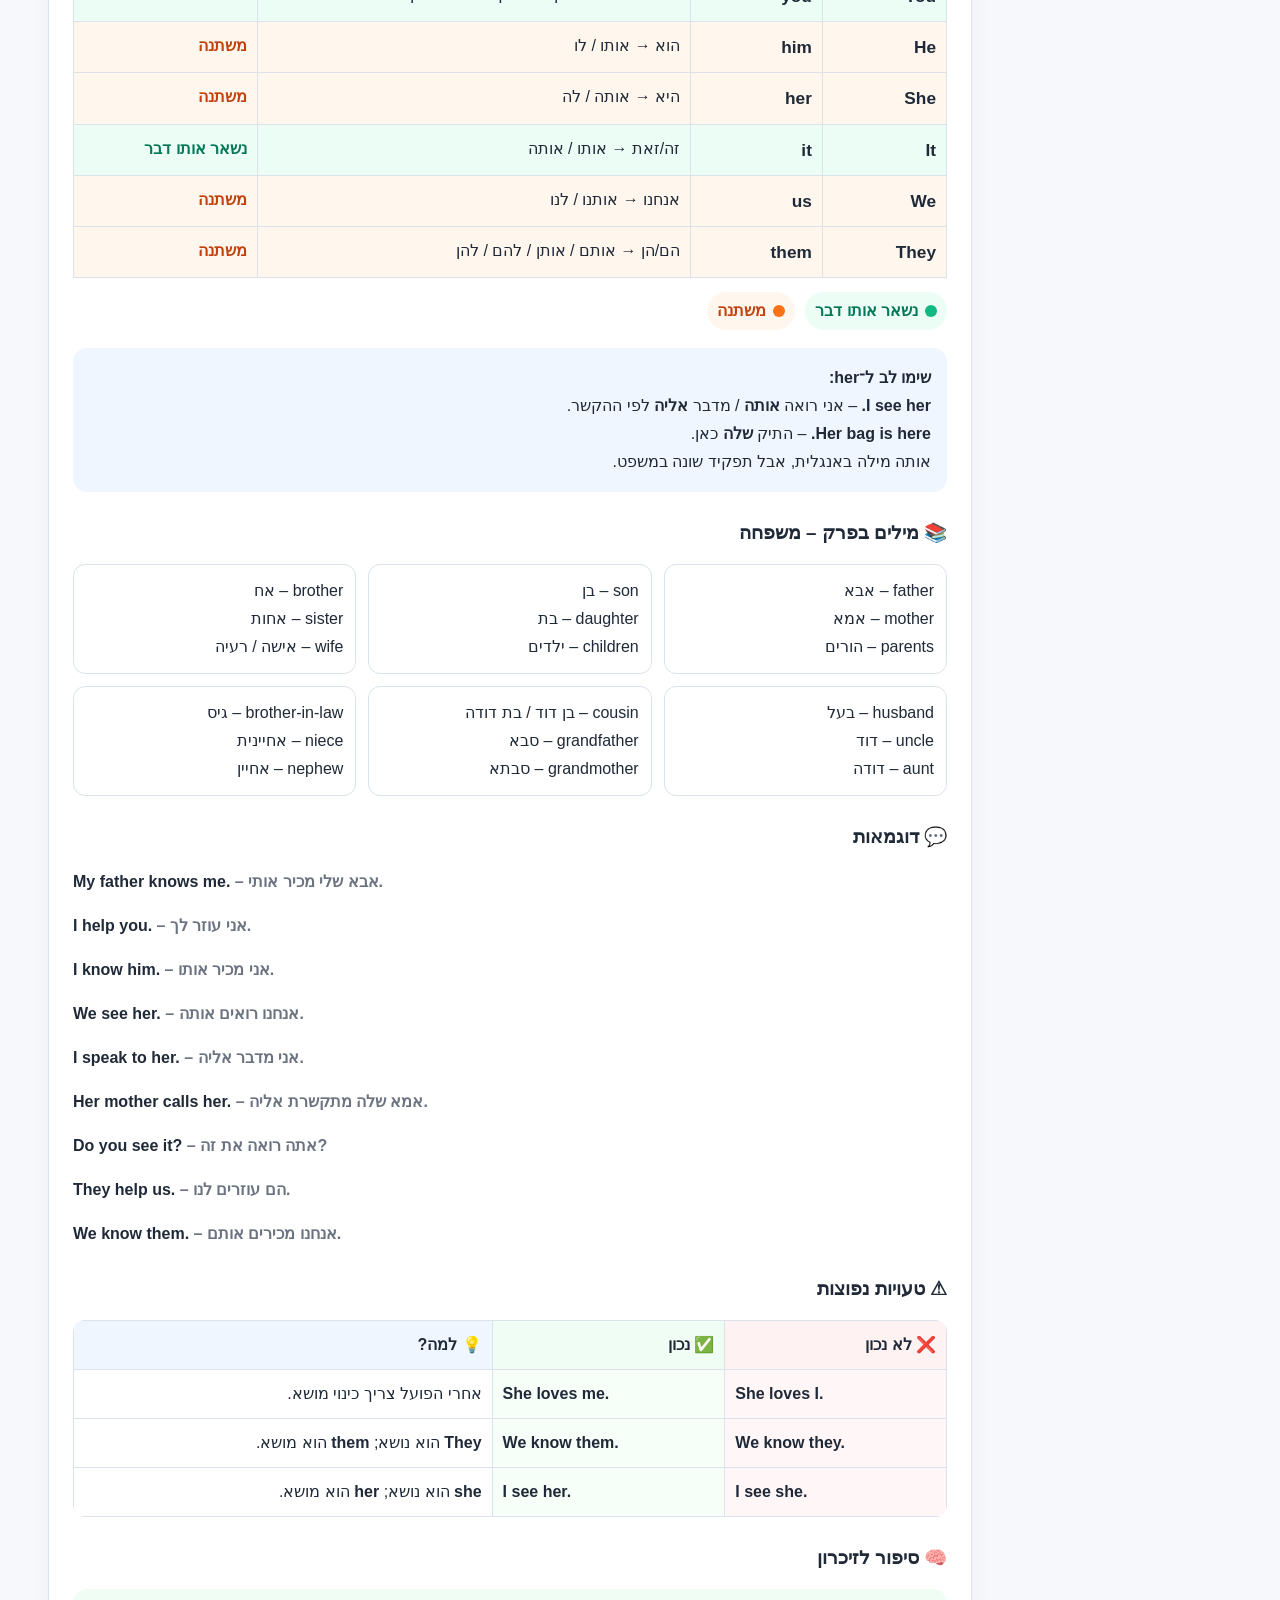
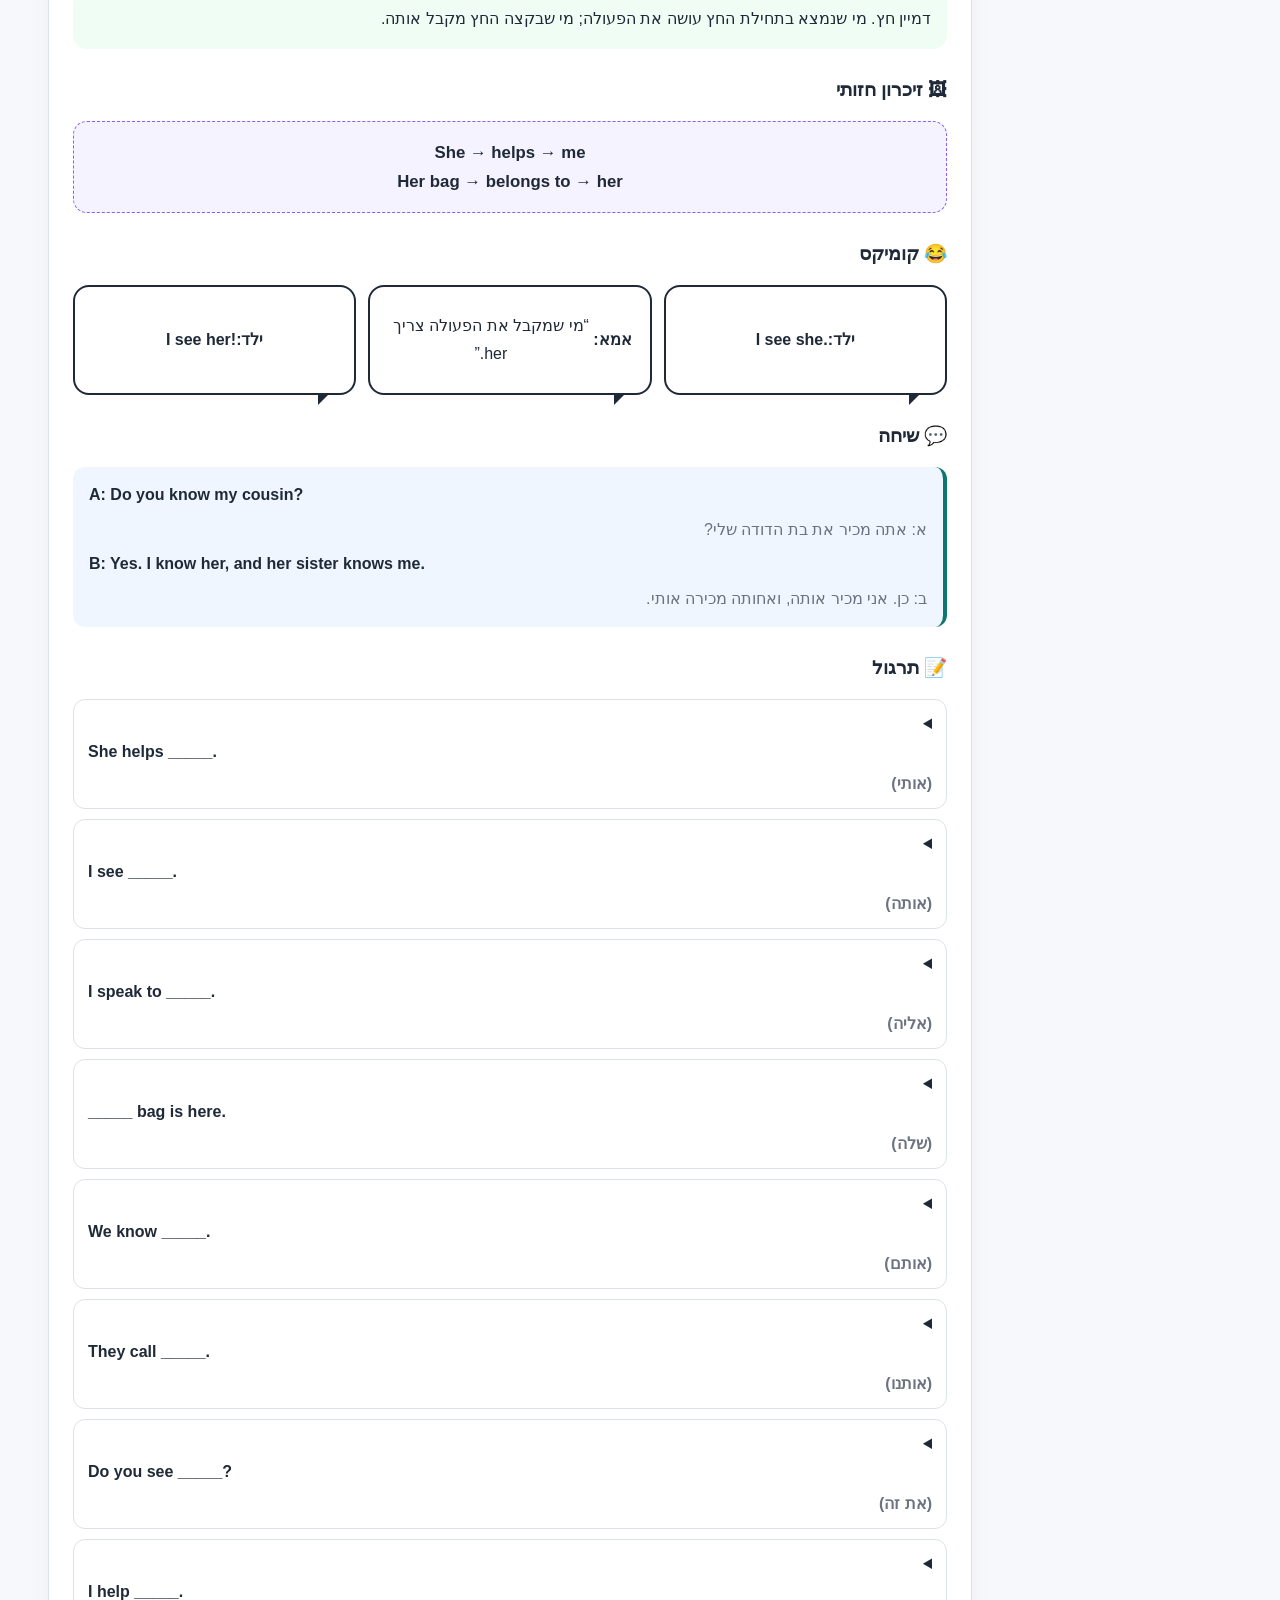
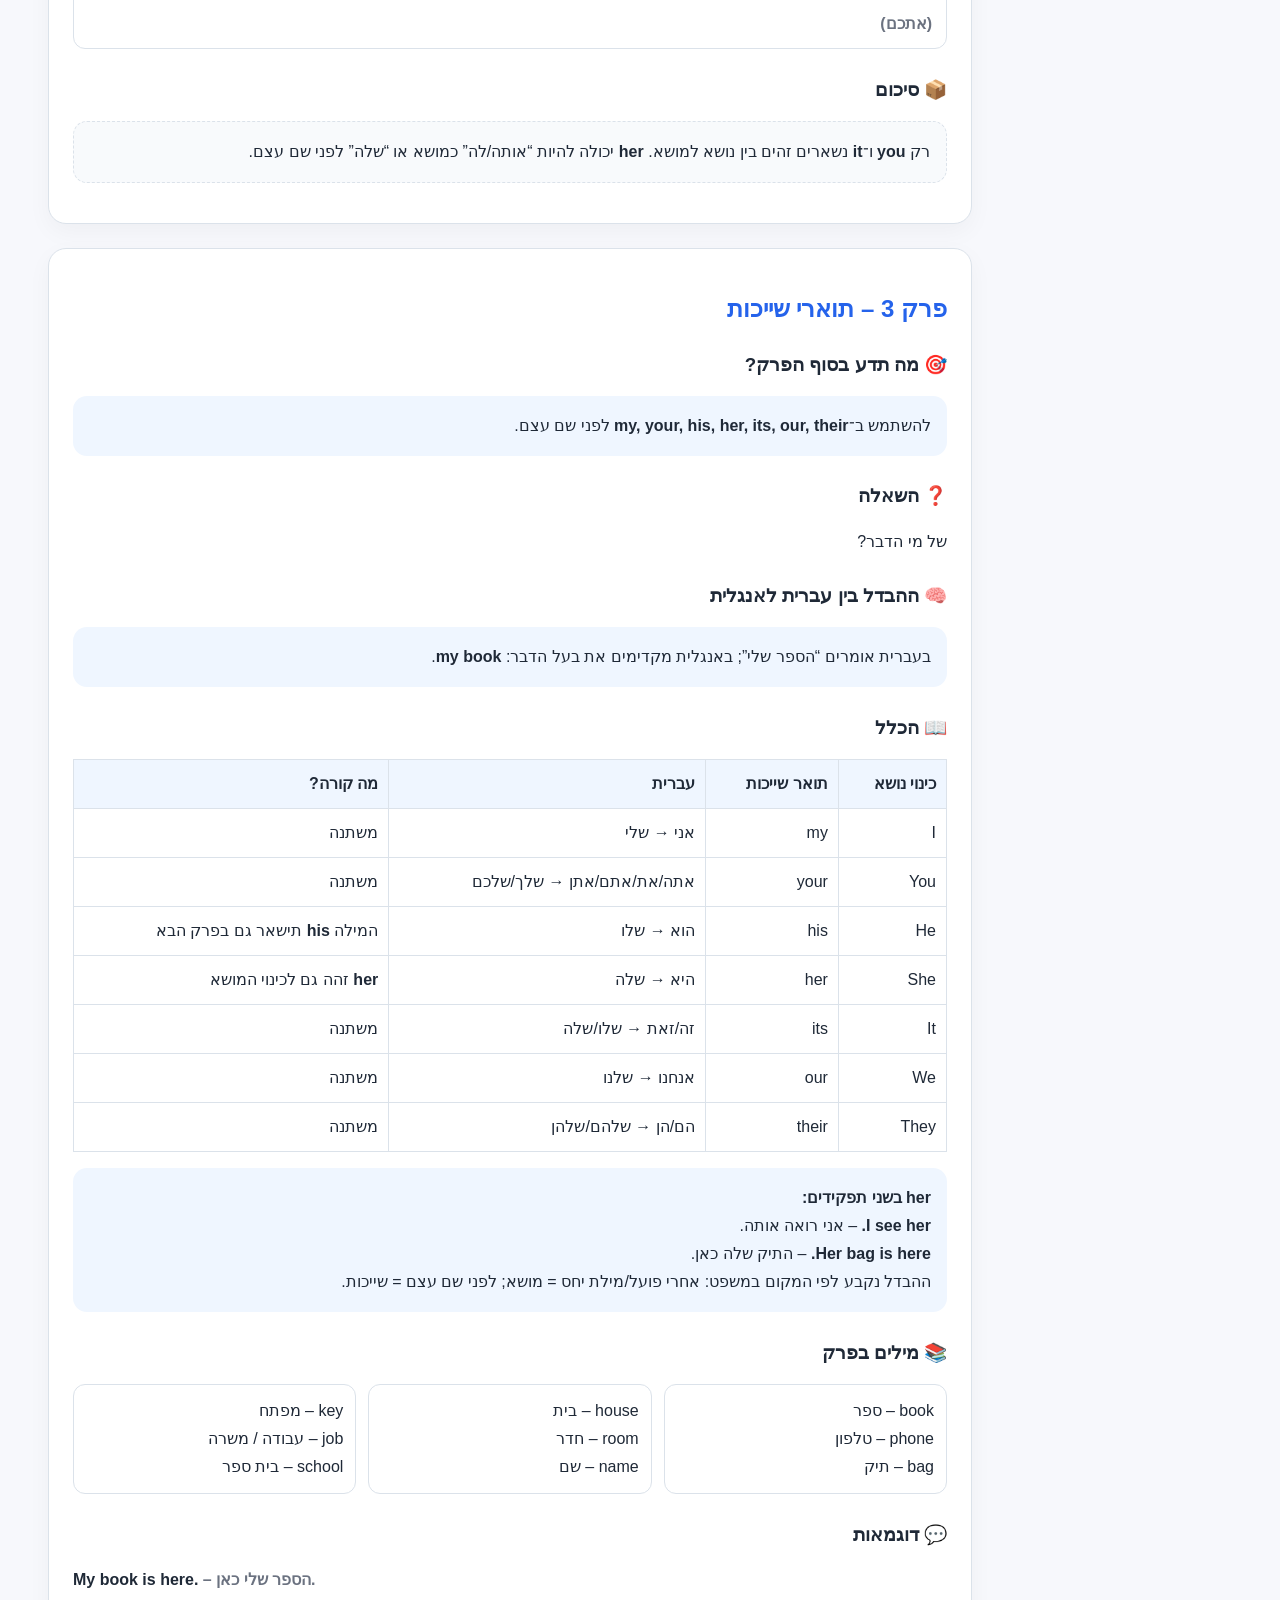
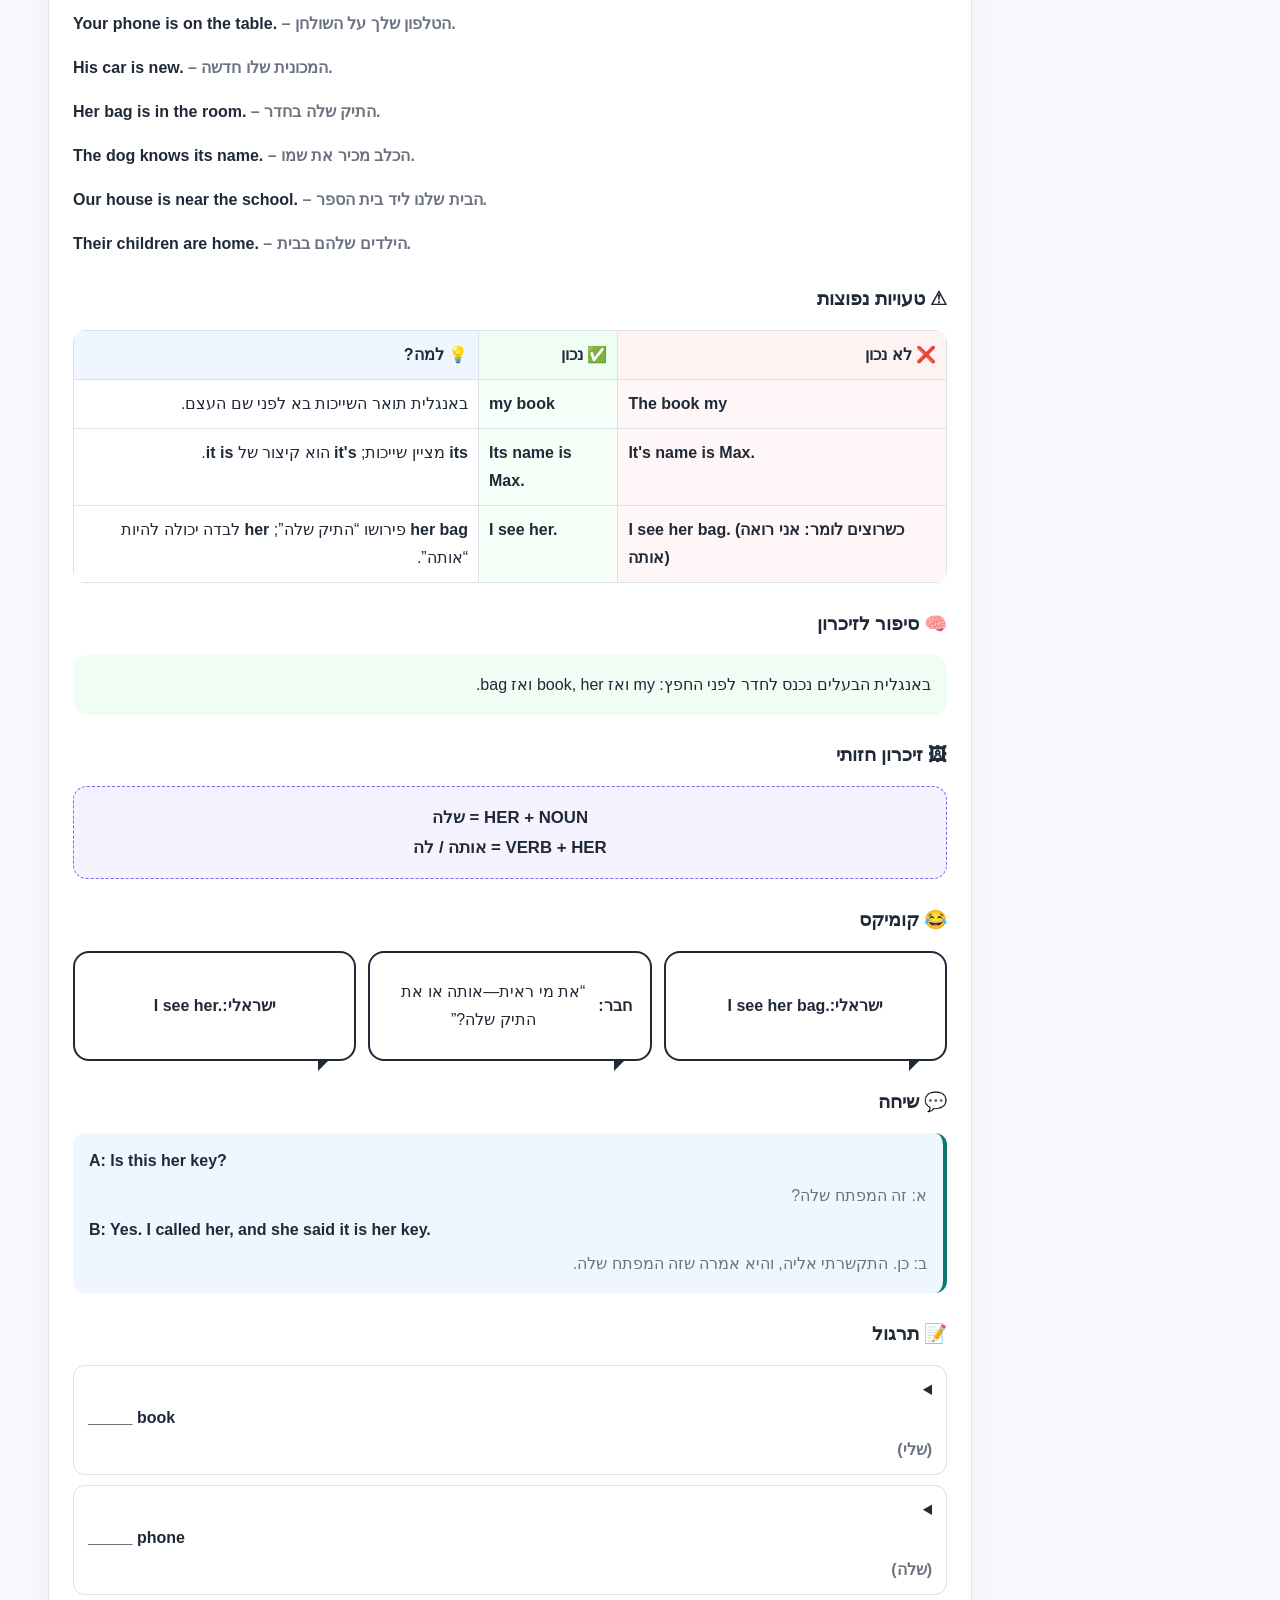
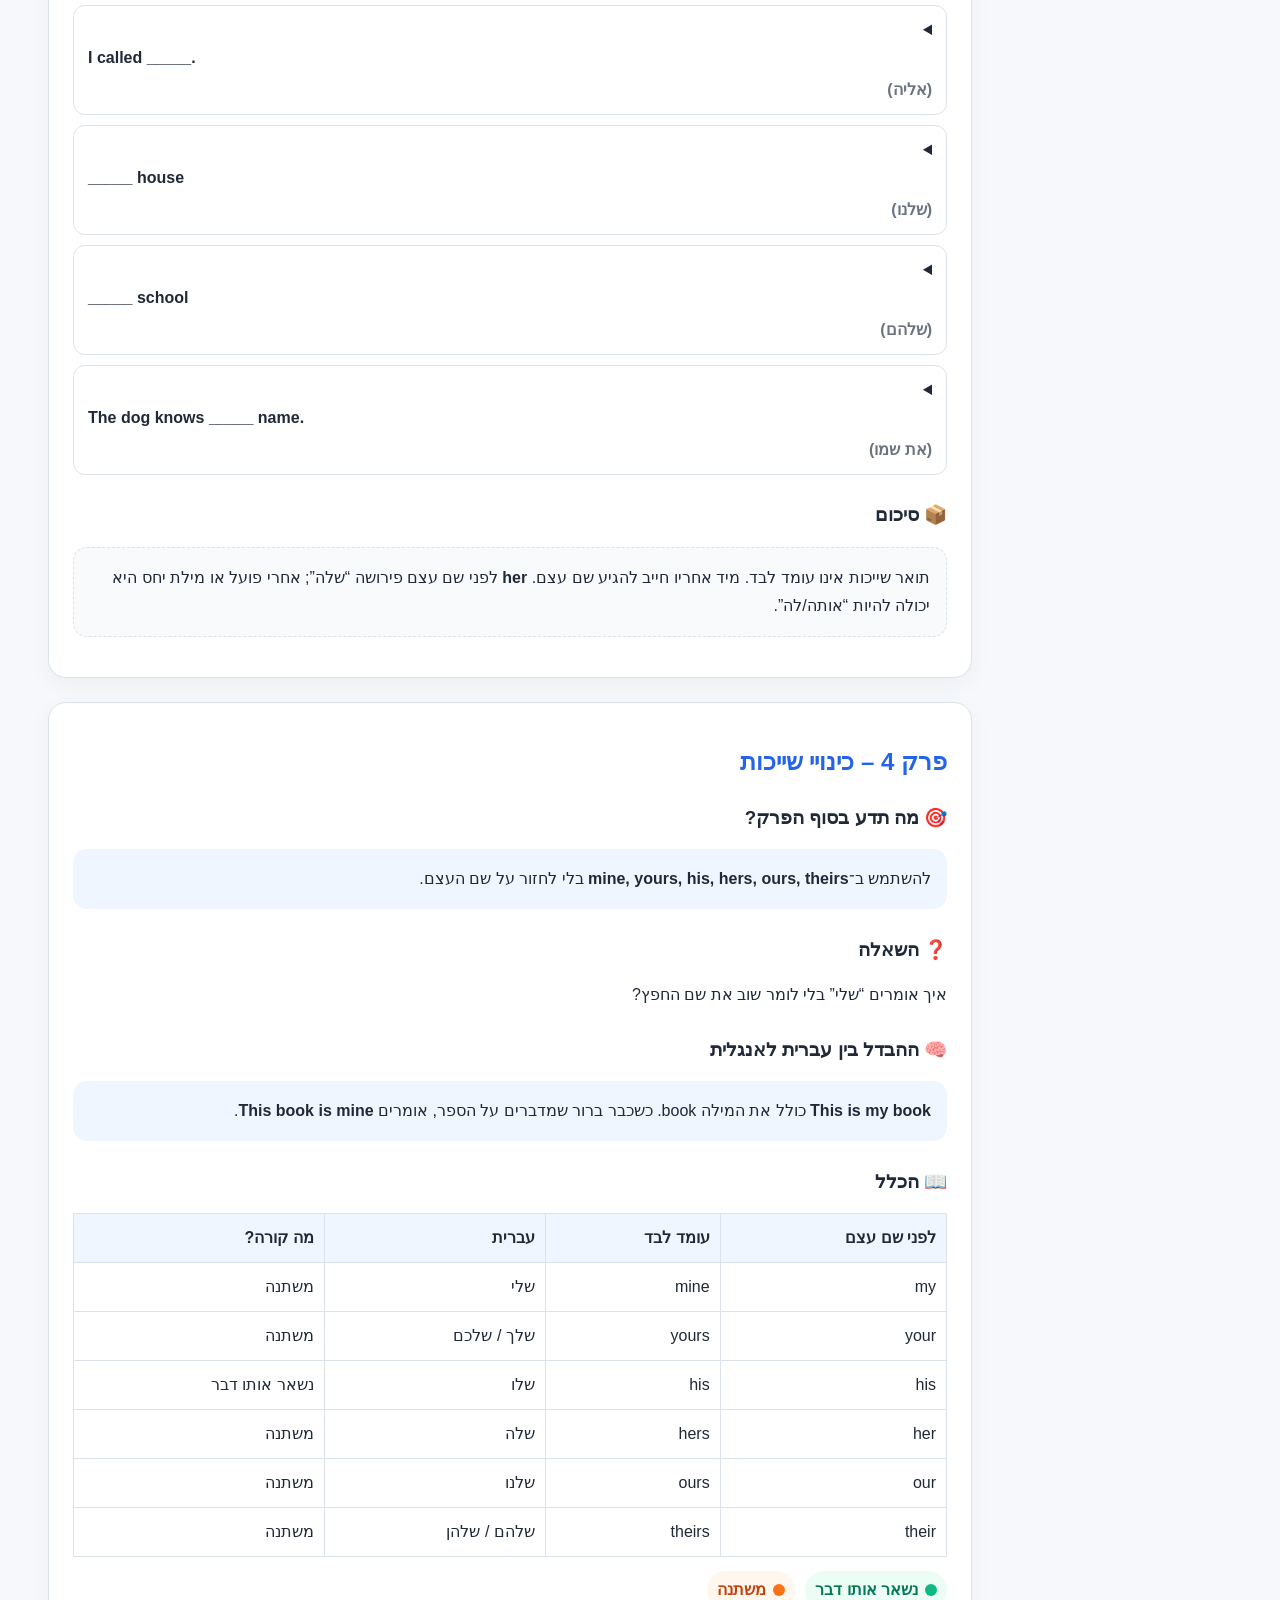
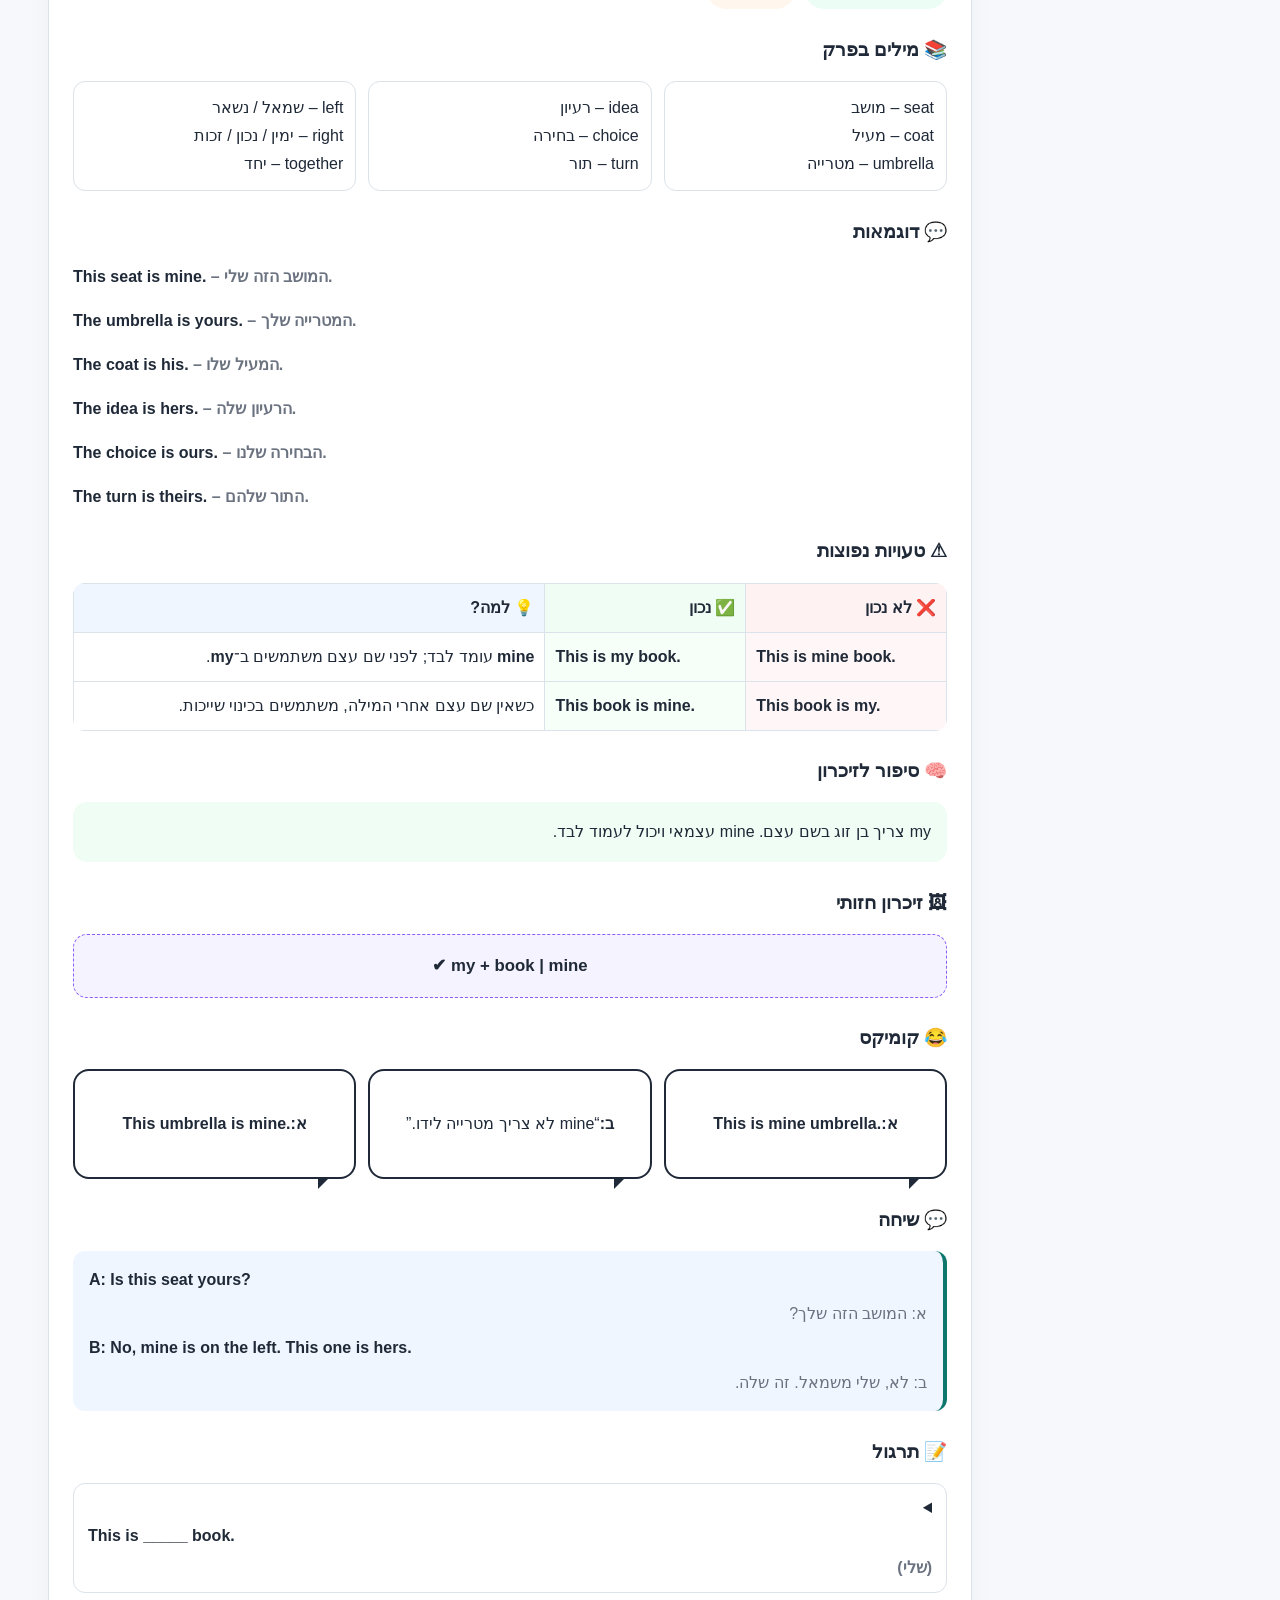
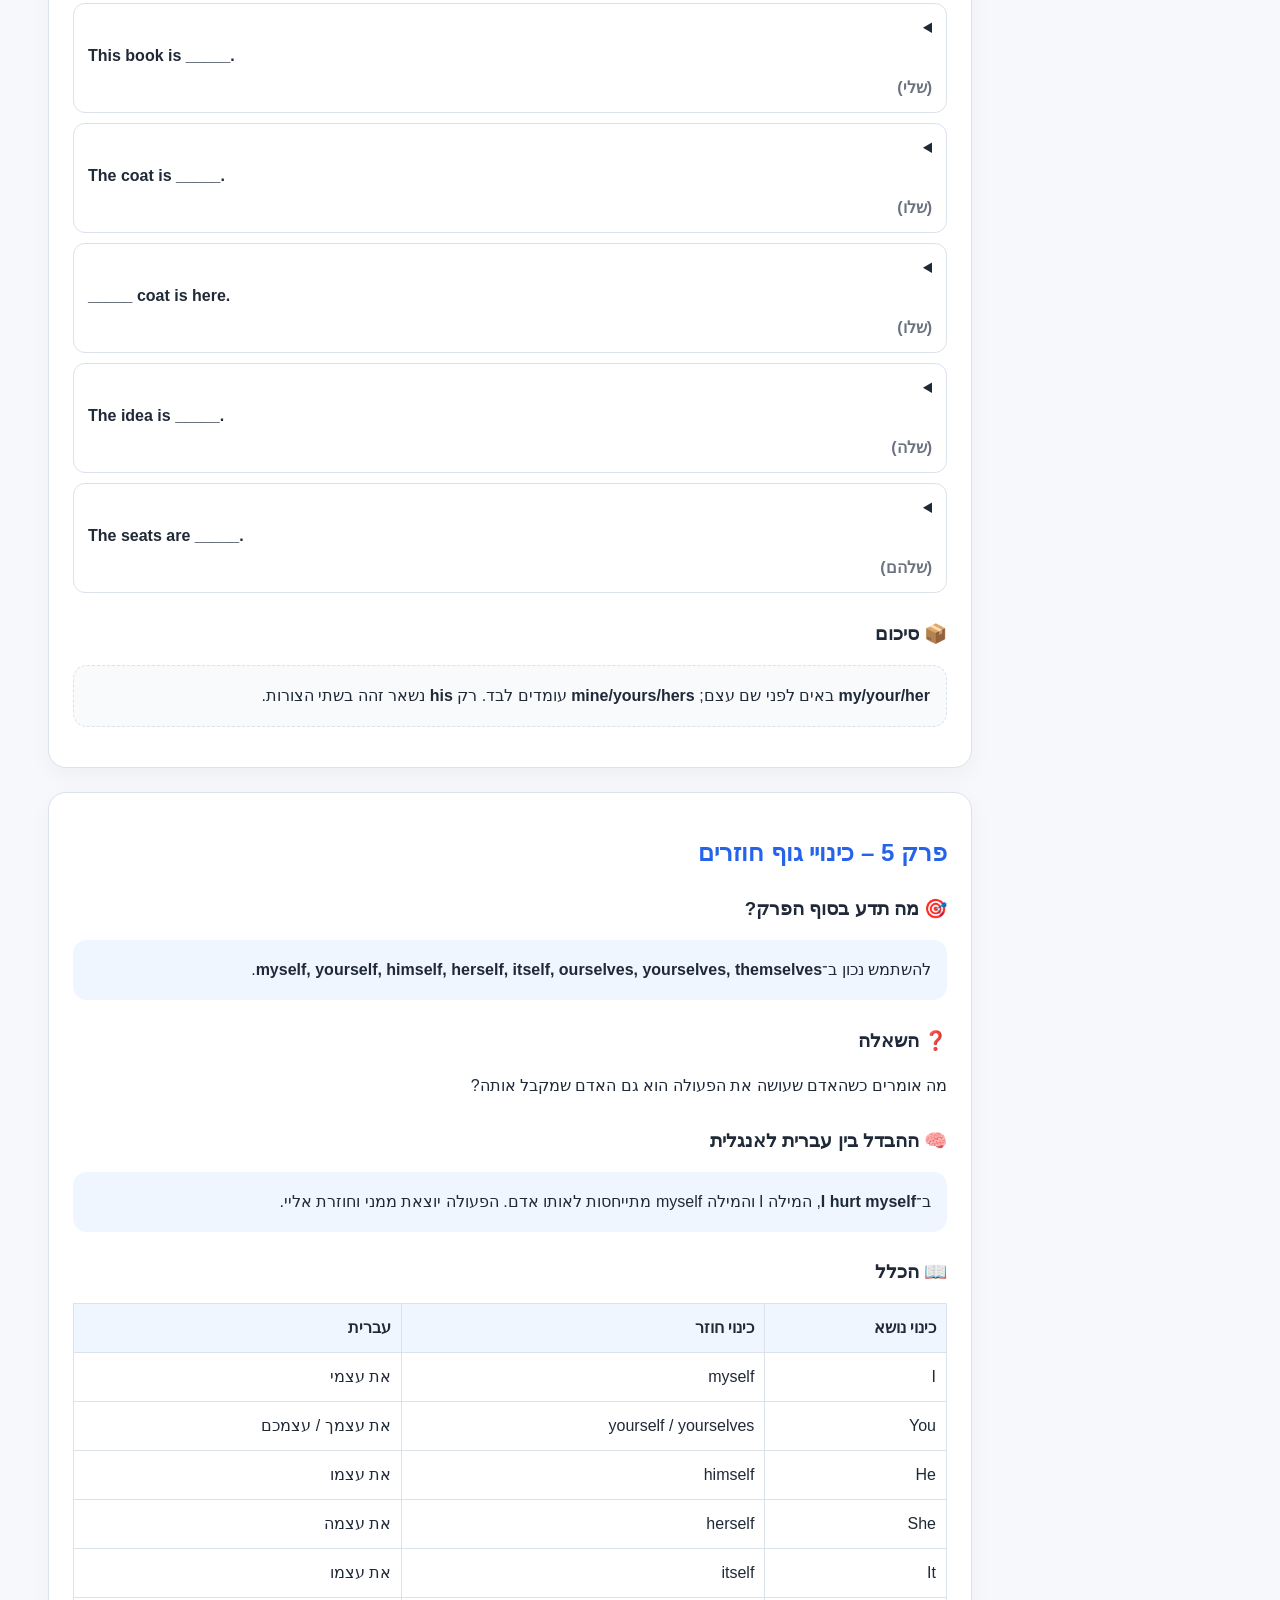
==== commit 15460b5e: "Clarify her roles, highlight same and different forms, rename dialogue headings, and expand exercise" ====
--- a/index.html
+++ b/index.html
@@ -37,7 +37,7 @@
   <div class="tag">חלק א – יסודות המשפט</div>
   <h2>Turbo English</h2>
   <p class="subtitle">ספר אינטרנטי שמלמד ישראלים להבין איך בונים משפט באנגלית</p>
-  <p>דקדוק, אוצר מילים שימושי, טעויות נפוצות, סיפורי זיכרון, זיכרון חזותי, קומיקס, שיחות אמיתיות, תרגול ותשובות.</p>
+  <p>דקדוק, אוצר מילים שימושי, טעויות נפוצות, סיפורי זיכרון, זיכרון חזותי, קומיקס, שיחות, תרגול ותשובות.</p>
 </section>
 <section id="method" class="chapter">
   <h2>איך משתמשים בספר?</h2>
@@ -52,25 +52,19 @@
 <h3>📖 הכלל</h3>
 <table><tr><th>אנגלית</th><th>עברית</th><th>שימוש</th></tr><tr><td>I</td><td>אני</td><td>הדובר</td></tr><tr><td>You</td><td>אתה, את, אתם, אתן</td><td>מי שמדברים אליו</td></tr><tr><td>He</td><td>הוא</td><td>גבר או ילד</td></tr><tr><td>She</td><td>היא</td><td>אישה או ילדה</td></tr><tr><td>It</td><td>זה, זאת</td><td>חפץ, רעיון, מצב או בעל חיים כשלא מציינים מין</td></tr><tr><td>We</td><td>אנחנו</td><td>הדובר ואדם נוסף</td></tr><tr><td>They</td><td>הם, הן</td><td>יותר מאדם או דבר אחד</td></tr></table>
 <h3>📚 מילים בפרק</h3><div class="word-grid"><div class="word-card">work – לעבוד<br>study – ללמוד<br>live – לגור / לחיות</div><div class="word-card">new – חדש<br>hungry – רעב<br>today – היום</div><div class="word-card">car – מכונית<br>home – בית<br>English – אנגלית</div></div>
-<h3>💬 דוגמאות</h3>
-<p class="en">I work today. <span class="he">– אני עובד היום.</span></p>
-<p class="en">You study English. <span class="he">– אתה לומד אנגלית.</span></p>
-<p class="en">He is hungry. <span class="he">– הוא רעב.</span></p>
-<p class="en">She studies English. <span class="he">– היא לומדת אנגלית.</span></p>
-<p class="en">It is a new car. <span class="he">– זאת מכונית חדשה.</span></p>
-<p class="en">We live in Israel. <span class="he">– אנחנו גרים בישראל.</span></p>
-<p class="en">They are home. <span class="he">– הם בבית.</span></p>
-<h3>⚠ טעויות נפוצות</h3>
-<table class="mistake-table"><tr><th>❌ לא נכון</th><th>✅ נכון</th><th>💡 למה?</th></tr><tr><td class="en">Is hungry.</td><td class="en">He is hungry.</td><td>באנגלית חייבים לציין מי רעב.</td></tr><tr><td class="en">My car, she is new.</td><td class="en">My car is new. It is new.</td><td>על חפץ משתמשים ב־<span class="en">it</span>, לא ב־<span class="en">she</span>.</td></tr></table>
+<h3>💬 דוגמאות</h3><p class="en">I work today. <span class="he">– אני עובד היום.</span></p><p class="en">You study English. <span class="he">– אתה לומד אנגלית.</span></p><p class="en">He is hungry. <span class="he">– הוא רעב.</span></p><p class="en">She studies English. <span class="he">– היא לומדת אנגלית.</span></p><p class="en">It is a new car. <span class="he">– זאת מכונית חדשה.</span></p><p class="en">We live in Israel. <span class="he">– אנחנו גרים בישראל.</span></p><p class="en">They are home. <span class="he">– הם בבית.</span></p>
+<h3>⚠ טעויות נפוצות</h3><table class="mistake-table"><tr><th>❌ לא נכון</th><th>✅ נכון</th><th>💡 למה?</th></tr><tr><td class="en">Is hungry.</td><td class="en">He is hungry.</td><td>באנגלית חייבים לציין מי רעב.</td></tr><tr><td class="en">My car, she is new.</td><td class="en">My car is new. It is new.</td><td>על חפץ משתמשים ב־<span class="en">it</span>, לא ב־<span class="en">she</span>.</td></tr></table>
 <h3>🧠 סיפור זיכרון</h3><div class="memory">דמיין שיחה בטלפון. מישהו אומר רק: “עובד היום”. מיד תשאל: “מי עובד?” באנגלית לא משאירים את השאלה הזאת פתוחה—מתחילים בשם או בכינוי: <span class="en">I work</span>, <span class="en">he works</span>, <span class="en">they work</span>.</div>
 <h3>🖼 זיכרון חזותי</h3><div class="visual-memory"><span class="en">WHO + VERB</span><br><span class="en">I work · She studies · They live</span></div>
 <h3>😂 קומיקס</h3><div class="comic"><div class="panel"><b>ישראלי:</b> <span class="en">Works today.</span></div><div class="panel"><b>חבר:</b> “מי עובד היום?”</div><div class="panel"><b>ישראלי:</b> <span class="en">I work today.</span></div></div>
-<h3>💬 שיחה אמיתית</h3><div class="dialogue"><p class="en">A: Are you new here?</p><p class="he">א: אתה חדש כאן?</p><p class="en">B: Yes, I am. I work here, and they work from home.</p><p class="he">ב: כן. אני עובד כאן, והם עובדים מהבית.</p></div>
+<h3>💬 שיחה</h3><div class="dialogue"><p class="en">A: Are you new here?</p><p class="he">א: אתה חדש כאן?</p><p class="en">B: Yes, I am. I work here, and they work from home.</p><p class="he">ב: כן. אני עובד כאן, והם עובדים מהבית.</p></div>
 <h3>📝 תרגול</h3>
 <details><summary><span class="exercise-line"><span class="en">_____ is David.</span><span class="hint">(הוא)</span></span></summary><p class="en">He is David.</p></details>
 <details><summary><span class="exercise-line"><span class="en">_____ studies English.</span><span class="hint">(היא)</span></span></summary><p class="en">She studies English.</p></details>
 <details><summary><span class="exercise-line"><span class="en">Yosef and I are here. _____ are ready.</span><span class="hint">(אנחנו)</span></span></summary><p class="en">We are ready.</p></details>
 <details><summary><span class="exercise-line"><span class="en">_____ are home.</span><span class="hint">(הם)</span></span></summary><p class="en">They are home.</p></details>
+<details><summary><span class="exercise-line"><span class="en">_____ is a new car.</span><span class="hint">(זה)</span></span></summary><p class="en">It is a new car.</p></details>
+<details><summary><span class="exercise-line"><span class="en">_____ study English.</span><span class="hint">(אתם)</span></span></summary><p class="en">You study English.</p></details>
 <h3>📦 סיכום</h3><div class="summary">לפני המשפט שאל: מי עושה? התשובה תהיה שם או אחד משבעת כינויי הנושא.</div>
 </section>
 <section id="ch2" class="chapter">
@@ -81,47 +75,71 @@
 <h3>📖 הכלל</h3>
 <table class="pronoun-compare"><tr><th>כינוי נושא</th><th>כינוי מושא</th><th>עברית</th><th>מה קורה?</th></tr><tr class="changed"><td>I</td><td>me</td><td>אני → אותי / לי</td><td>משתנה</td></tr><tr class="same"><td>You</td><td>you</td><td>אתה/את/אתם/אתן → אותך/אתכם/אתכן</td><td>נשאר אותו דבר</td></tr><tr class="changed"><td>He</td><td>him</td><td>הוא → אותו / לו</td><td>משתנה</td></tr><tr class="changed"><td>She</td><td>her</td><td>היא → אותה / לה</td><td>משתנה</td></tr><tr class="same"><td>It</td><td>it</td><td>זה/זאת → אותו / אותה</td><td>נשאר אותו דבר</td></tr><tr class="changed"><td>We</td><td>us</td><td>אנחנו → אותנו / לנו</td><td>משתנה</td></tr><tr class="changed"><td>They</td><td>them</td><td>הם/הן → אותם / אותן / להם / להן</td><td>משתנה</td></tr></table>
 <div class="legend"><span class="legend-item same-key">נשאר אותו דבר</span><span class="legend-item changed-key">משתנה</span></div>
+<div class="thinking"><strong>שימו לב ל־<span class="en">her</span>:</strong><br><span class="en">I see her.</span> – אני רואה <strong>אותה</strong> / מדבר <strong>אליה</strong> לפי ההקשר.<br><span class="en">Her bag is here.</span> – התיק <strong>שלה</strong> כאן.<br>אותה מילה באנגלית, אבל תפקיד שונה במשפט.</div>
 <h3>📚 מילים בפרק – משפחה</h3><div class="word-grid"><div class="word-card">father – אבא<br>mother – אמא<br>parents – הורים</div><div class="word-card">son – בן<br>daughter – בת<br>children – ילדים</div><div class="word-card">brother – אח<br>sister – אחות<br>wife – אישה / רעיה</div><div class="word-card">husband – בעל<br>uncle – דוד<br>aunt – דודה</div><div class="word-card">cousin – בן דוד / בת דודה<br>grandfather – סבא<br>grandmother – סבתא</div><div class="word-card">brother-in-law – גיס<br>niece – אחיינית<br>nephew – אחיין</div></div>
-<h3>💬 דוגמאות</h3><p class="en">My father knows me. <span class="he">– אבא שלי מכיר אותי.</span></p><p class="en">I help you. <span class="he">– אני עוזר לך.</span></p><p class="en">I know him. <span class="he">– אני מכיר אותו.</span></p><p class="en">We see her. <span class="he">– אנחנו רואים אותה.</span></p><p class="en">Do you see it? <span class="he">– אתה רואה את זה?</span></p><p class="en">They help us. <span class="he">– הם עוזרים לנו.</span></p><p class="en">We know them. <span class="he">– אנחנו מכירים אותם.</span></p>
-<h3>⚠ טעויות נפוצות</h3><table class="mistake-table"><tr><th>❌ לא נכון</th><th>✅ נכון</th><th>💡 למה?</th></tr><tr><td class="en">She loves I.</td><td class="en">She loves me.</td><td>אחרי הפועל צריך כינוי מושא.</td></tr><tr><td class="en">We know they.</td><td class="en">We know them.</td><td><span class="en">They</span> הוא נושא; <span class="en">them</span> הוא מושא.</td></tr></table>
+<h3>💬 דוגמאות</h3><p class="en">My father knows me. <span class="he">– אבא שלי מכיר אותי.</span></p><p class="en">I help you. <span class="he">– אני עוזר לך.</span></p><p class="en">I know him. <span class="he">– אני מכיר אותו.</span></p><p class="en">We see her. <span class="he">– אנחנו רואים אותה.</span></p><p class="en">I speak to her. <span class="he">– אני מדבר אליה.</span></p><p class="en">Her mother calls her. <span class="he">– אמא שלה מתקשרת אליה.</span></p><p class="en">Do you see it? <span class="he">– אתה רואה את זה?</span></p><p class="en">They help us. <span class="he">– הם עוזרים לנו.</span></p><p class="en">We know them. <span class="he">– אנחנו מכירים אותם.</span></p>
+<h3>⚠ טעויות נפוצות</h3><table class="mistake-table"><tr><th>❌ לא נכון</th><th>✅ נכון</th><th>💡 למה?</th></tr><tr><td class="en">She loves I.</td><td class="en">She loves me.</td><td>אחרי הפועל צריך כינוי מושא.</td></tr><tr><td class="en">We know they.</td><td class="en">We know them.</td><td><span class="en">They</span> הוא נושא; <span class="en">them</span> הוא מושא.</td></tr><tr><td class="en">I see she.</td><td class="en">I see her.</td><td><span class="en">she</span> הוא נושא; <span class="en">her</span> הוא מושא.</td></tr></table>
 <h3>🧠 סיפור לזיכרון</h3><div class="memory">דמיין חץ. מי שנמצא בתחילת החץ עושה את הפעולה; מי שבקצה החץ מקבל אותה.</div>
-<h3>🖼 זיכרון חזותי</h3><div class="visual-memory"><span class="en">She → helps → me</span></div>
-<h3>😂 קומיקס</h3><div class="comic"><div class="panel"><b>ילד:</b> <span class="en">Mom loves I.</span></div><div class="panel"><b>אמא:</b> “אחרי loves צריך me.”</div><div class="panel"><b>ילד:</b> <span class="en">Mom loves me!</span></div></div>
-<h3>💬 שיחה אמיתית</h3><div class="dialogue"><p class="en">A: Do you know my cousin?</p><p class="he">א: אתה מכיר את בן הדוד שלי?</p><p class="en">B: Yes. I know him, and he knows me.</p><p class="he">ב: כן. אני מכיר אותו, והוא מכיר אותי.</p></div>
-<h3>📝 תרגול</h3><details><summary><span class="exercise-line"><span class="en">She helps _____.</span><span class="hint">(אותי)</span></span></summary><p class="en">She helps me.</p></details><details><summary><span class="exercise-line"><span class="en">I see _____.</span><span class="hint">(אותה)</span></span></summary><p class="en">I see her.</p></details><details><summary><span class="exercise-line"><span class="en">We know _____.</span><span class="hint">(אותם)</span></span></summary><p class="en">We know them.</p></details><details><summary><span class="exercise-line"><span class="en">They call _____.</span><span class="hint">(אותנו)</span></span></summary><p class="en">They call us.</p></details>
-<h3>📦 סיכום</h3><div class="summary">רק <span class="en">you</span> ו־<span class="en">it</span> נשארים זהים. כל שאר הכינויים משתנים כשעוברים מנושא למושא.</div>
+<h3>🖼 זיכרון חזותי</h3><div class="visual-memory"><span class="en">She → helps → me</span><br><span class="en">Her bag → belongs to → her</span></div>
+<h3>😂 קומיקס</h3><div class="comic"><div class="panel"><b>ילד:</b> <span class="en">I see she.</span></div><div class="panel"><b>אמא:</b> “מי שמקבל את הפעולה צריך her.”</div><div class="panel"><b>ילד:</b> <span class="en">I see her!</span></div></div>
+<h3>💬 שיחה</h3><div class="dialogue"><p class="en">A: Do you know my cousin?</p><p class="he">א: אתה מכיר את בת הדודה שלי?</p><p class="en">B: Yes. I know her, and her sister knows me.</p><p class="he">ב: כן. אני מכיר אותה, ואחותה מכירה אותי.</p></div>
+<h3>📝 תרגול</h3>
+<details><summary><span class="exercise-line"><span class="en">She helps _____.</span><span class="hint">(אותי)</span></span></summary><p class="en">She helps me.</p></details>
+<details><summary><span class="exercise-line"><span class="en">I see _____.</span><span class="hint">(אותה)</span></span></summary><p class="en">I see her.</p></details>
+<details><summary><span class="exercise-line"><span class="en">I speak to _____.</span><span class="hint">(אליה)</span></span></summary><p class="en">I speak to her.</p></details>
+<details><summary><span class="exercise-line"><span class="en">_____ bag is here.</span><span class="hint">(שלה)</span></span></summary><p class="en">Her bag is here.</p></details>
+<details><summary><span class="exercise-line"><span class="en">We know _____.</span><span class="hint">(אותם)</span></span></summary><p class="en">We know them.</p></details>
+<details><summary><span class="exercise-line"><span class="en">They call _____.</span><span class="hint">(אותנו)</span></span></summary><p class="en">They call us.</p></details>
+<details><summary><span class="exercise-line"><span class="en">Do you see _____?</span><span class="hint">(את זה)</span></span></summary><p class="en">Do you see it?</p></details>
+<details><summary><span class="exercise-line"><span class="en">I help _____.</span><span class="hint">(אתכם)</span></span></summary><p class="en">I help you.</p></details>
+<h3>📦 סיכום</h3><div class="summary">רק <span class="en">you</span> ו־<span class="en">it</span> נשארים זהים בין נושא למושא. <span class="en">her</span> יכולה להיות “אותה/לה” כמושא או “שלה” לפני שם עצם.</div>
 </section>
 <section id="ch3" class="chapter">
 <h2>פרק 3 – תוארי שייכות</h2>
 <h3>🎯 מה תדע בסוף הפרק?</h3><div class="goal">להשתמש ב־<span class="en">my, your, his, her, its, our, their</span> לפני שם עצם.</div>
 <h3>❓ השאלה</h3><p>של מי הדבר?</p>
 <h3>🧠 ההבדל בין עברית לאנגלית</h3><div class="thinking">בעברית אומרים “הספר שלי”; באנגלית מקדימים את בעל הדבר: <span class="en">my book</span>.</div>
-<h3>📖 הכלל</h3><table><tr><th>אדם</th><th>תואר שייכות</th><th>דוגמה</th></tr><tr><td>I</td><td>my</td><td>my book</td></tr><tr><td>You</td><td>your</td><td>your phone</td></tr><tr><td>He</td><td>his</td><td>his car</td></tr><tr><td>She</td><td>her</td><td>her bag</td></tr><tr><td>It</td><td>its</td><td>its name</td></tr><tr><td>We</td><td>our</td><td>our house</td></tr><tr><td>They</td><td>their</td><td>their children</td></tr></table>
+<h3>📖 הכלל</h3>
+<table class="possessive-compare"><tr><th>כינוי נושא</th><th>תואר שייכות</th><th>עברית</th><th>מה קורה?</th></tr><tr class="changed"><td>I</td><td>my</td><td>אני → שלי</td><td>משתנה</td></tr><tr class="changed"><td>You</td><td>your</td><td>אתה/את/אתם/אתן → שלך/שלכם</td><td>משתנה</td></tr><tr class="same-special"><td>He</td><td>his</td><td>הוא → שלו</td><td>המילה <span class="en">his</span> תישאר גם בפרק הבא</td></tr><tr class="same-special"><td>She</td><td>her</td><td>היא → שלה</td><td><span class="en">her</span> זהה גם לכינוי המושא</td></tr><tr class="changed"><td>It</td><td>its</td><td>זה/זאת → שלו/שלה</td><td>משתנה</td></tr><tr class="changed"><td>We</td><td>our</td><td>אנחנו → שלנו</td><td>משתנה</td></tr><tr class="changed"><td>They</td><td>their</td><td>הם/הן → שלהם/שלהן</td><td>משתנה</td></tr></table>
+<div class="thinking"><strong><span class="en">her</span> בשני תפקידים:</strong><br><span class="en">I see her.</span> – אני רואה אותה.<br><span class="en">Her bag is here.</span> – התיק שלה כאן.<br>ההבדל נקבע לפי המקום במשפט: אחרי פועל/מילת יחס = מושא; לפני שם עצם = שייכות.</div>
 <h3>📚 מילים בפרק</h3><div class="word-grid"><div class="word-card">book – ספר<br>phone – טלפון<br>bag – תיק</div><div class="word-card">house – בית<br>room – חדר<br>name – שם</div><div class="word-card">key – מפתח<br>job – עבודה / משרה<br>school – בית ספר</div></div>
 <h3>💬 דוגמאות</h3><p class="en">My book is here. <span class="he">– הספר שלי כאן.</span></p><p class="en">Your phone is on the table. <span class="he">– הטלפון שלך על השולחן.</span></p><p class="en">His car is new. <span class="he">– המכונית שלו חדשה.</span></p><p class="en">Her bag is in the room. <span class="he">– התיק שלה בחדר.</span></p><p class="en">The dog knows its name. <span class="he">– הכלב מכיר את שמו.</span></p><p class="en">Our house is near the school. <span class="he">– הבית שלנו ליד בית הספר.</span></p><p class="en">Their children are home. <span class="he">– הילדים שלהם בבית.</span></p>
-<h3>⚠ טעויות נפוצות</h3><table class="mistake-table"><tr><th>❌ לא נכון</th><th>✅ נכון</th><th>💡 למה?</th></tr><tr><td class="en">The book my</td><td class="en">my book</td><td>באנגלית תואר השייכות בא לפני שם העצם.</td></tr><tr><td class="en">It's name is Max.</td><td class="en">Its name is Max.</td><td><span class="en">its</span> מציין שייכות; <span class="en">it's</span> הוא קיצור של <span class="en">it is</span>.</td></tr></table>
+<h3>⚠ טעויות נפוצות</h3><table class="mistake-table"><tr><th>❌ לא נכון</th><th>✅ נכון</th><th>💡 למה?</th></tr><tr><td class="en">The book my</td><td class="en">my book</td><td>באנגלית תואר השייכות בא לפני שם העצם.</td></tr><tr><td class="en">It's name is Max.</td><td class="en">Its name is Max.</td><td><span class="en">its</span> מציין שייכות; <span class="en">it's</span> הוא קיצור של <span class="en">it is</span>.</td></tr><tr><td class="en">I see her bag. (כשרוצים לומר: אני רואה אותה)</td><td class="en">I see her.</td><td><span class="en">her bag</span> פירושו “התיק שלה”; <span class="en">her</span> לבדה יכולה להיות “אותה”.</td></tr></table>
 <h3>🧠 סיפור לזיכרון</h3><div class="memory">באנגלית הבעלים נכנס לחדר לפני החפץ: my ואז book, her ואז bag.</div>
-<h3>🖼 זיכרון חזותי</h3><div class="visual-memory"><span class="en">OWNER → THING: my → book</span></div>
-<h3>😂 קומיקס</h3><div class="comic"><div class="panel"><b>ישראלי:</b> <span class="en">The phone my.</span></div><div class="panel"><b>אנגלי:</b> “הבעלים צריך לעמוד לפני החפץ.”</div><div class="panel"><b>ישראלי:</b> <span class="en">My phone.</span></div></div>
-<h3>💬 שיחה אמיתית</h3><div class="dialogue"><p class="en">A: Is this your key?</p><p class="he">א: זה המפתח שלך?</p><p class="en">B: No. My key is in my bag.</p><p class="he">ב: לא. המפתח שלי בתיק שלי.</p></div>
-<h3>📝 תרגול</h3><details><summary><span class="exercise-line"><span class="en">_____ book</span><span class="hint">(שלי)</span></span></summary><p class="en">my book</p></details><details><summary><span class="exercise-line"><span class="en">_____ phone</span><span class="hint">(שלה)</span></span></summary><p class="en">her phone</p></details><details><summary><span class="exercise-line"><span class="en">_____ house</span><span class="hint">(שלנו)</span></span></summary><p class="en">our house</p></details><details><summary><span class="exercise-line"><span class="en">_____ school</span><span class="hint">(שלהם)</span></span></summary><p class="en">their school</p></details>
-<h3>📦 סיכום</h3><div class="summary">תואר שייכות אינו עומד לבד. מיד אחריו חייב להגיע שם עצם.</div>
+<h3>🖼 זיכרון חזותי</h3><div class="visual-memory"><span class="en">HER + NOUN = שלה</span><br><span class="en">VERB + HER = אותה / לה</span></div>
+<h3>😂 קומיקס</h3><div class="comic"><div class="panel"><b>ישראלי:</b> <span class="en">I see her bag.</span></div><div class="panel"><b>חבר:</b> “את מי ראית—אותה או את התיק שלה?”</div><div class="panel"><b>ישראלי:</b> <span class="en">I see her.</span></div></div>
+<h3>💬 שיחה</h3><div class="dialogue"><p class="en">A: Is this her key?</p><p class="he">א: זה המפתח שלה?</p><p class="en">B: Yes. I called her, and she said it is her key.</p><p class="he">ב: כן. התקשרתי אליה, והיא אמרה שזה המפתח שלה.</p></div>
+<h3>📝 תרגול</h3>
+<details><summary><span class="exercise-line"><span class="en">_____ book</span><span class="hint">(שלי)</span></span></summary><p class="en">my book</p></details>
+<details><summary><span class="exercise-line"><span class="en">_____ phone</span><span class="hint">(שלה)</span></span></summary><p class="en">her phone</p></details>
+<details><summary><span class="exercise-line"><span class="en">I called _____.</span><span class="hint">(אליה)</span></span></summary><p class="en">I called her.</p></details>
+<details><summary><span class="exercise-line"><span class="en">_____ house</span><span class="hint">(שלנו)</span></span></summary><p class="en">our house</p></details>
+<details><summary><span class="exercise-line"><span class="en">_____ school</span><span class="hint">(שלהם)</span></span></summary><p class="en">their school</p></details>
+<details><summary><span class="exercise-line"><span class="en">The dog knows _____ name.</span><span class="hint">(את שמו)</span></span></summary><p class="en">The dog knows its name.</p></details>
+<h3>📦 סיכום</h3><div class="summary">תואר שייכות אינו עומד לבד. מיד אחריו חייב להגיע שם עצם. <span class="en">her</span> לפני שם עצם פירושה “שלה”; אחרי פועל או מילת יחס היא יכולה להיות “אותה/לה”.</div>
 </section>
 <section id="ch4" class="chapter">
 <h2>פרק 4 – כינויי שייכות</h2>
 <h3>🎯 מה תדע בסוף הפרק?</h3><div class="goal">להשתמש ב־<span class="en">mine, yours, his, hers, ours, theirs</span> בלי לחזור על שם העצם.</div>
 <h3>❓ השאלה</h3><p>איך אומרים “שלי” בלי לומר שוב את שם החפץ?</p>
 <h3>🧠 ההבדל בין עברית לאנגלית</h3><div class="thinking"><span class="en">This is my book</span> כולל את המילה book. כשכבר ברור שמדברים על הספר, אומרים <span class="en">This book is mine</span>.</div>
-<h3>📖 הכלל</h3><table><tr><th>לפני שם עצם</th><th>עומד לבד</th><th>עברית</th></tr><tr><td>my</td><td>mine</td><td>שלי</td></tr><tr><td>your</td><td>yours</td><td>שלך / שלכם</td></tr><tr><td>his</td><td>his</td><td>שלו</td></tr><tr><td>her</td><td>hers</td><td>שלה</td></tr><tr><td>our</td><td>ours</td><td>שלנו</td></tr><tr><td>their</td><td>theirs</td><td>שלהם / שלהן</td></tr></table>
+<h3>📖 הכלל</h3><table class="possessive-pronoun-compare"><tr><th>לפני שם עצם</th><th>עומד לבד</th><th>עברית</th><th>מה קורה?</th></tr><tr class="changed"><td>my</td><td>mine</td><td>שלי</td><td>משתנה</td></tr><tr class="changed"><td>your</td><td>yours</td><td>שלך / שלכם</td><td>משתנה</td></tr><tr class="same"><td>his</td><td>his</td><td>שלו</td><td>נשאר אותו דבר</td></tr><tr class="changed"><td>her</td><td>hers</td><td>שלה</td><td>משתנה</td></tr><tr class="changed"><td>our</td><td>ours</td><td>שלנו</td><td>משתנה</td></tr><tr class="changed"><td>their</td><td>theirs</td><td>שלהם / שלהן</td><td>משתנה</td></tr></table>
+<div class="legend"><span class="legend-item same-key">נשאר אותו דבר</span><span class="legend-item changed-key">משתנה</span></div>
 <h3>📚 מילים בפרק</h3><div class="word-grid"><div class="word-card">seat – מושב<br>coat – מעיל<br>umbrella – מטרייה</div><div class="word-card">idea – רעיון<br>choice – בחירה<br>turn – תור</div><div class="word-card">left – שמאל / נשאר<br>right – ימין / נכון / זכות<br>together – יחד</div></div>
 <h3>💬 דוגמאות</h3><p class="en">This seat is mine. <span class="he">– המושב הזה שלי.</span></p><p class="en">The umbrella is yours. <span class="he">– המטרייה שלך.</span></p><p class="en">The coat is his. <span class="he">– המעיל שלו.</span></p><p class="en">The idea is hers. <span class="he">– הרעיון שלה.</span></p><p class="en">The choice is ours. <span class="he">– הבחירה שלנו.</span></p><p class="en">The turn is theirs. <span class="he">– התור שלהם.</span></p>
 <h3>⚠ טעויות נפוצות</h3><table class="mistake-table"><tr><th>❌ לא נכון</th><th>✅ נכון</th><th>💡 למה?</th></tr><tr><td class="en">This is mine book.</td><td class="en">This is my book.</td><td><span class="en">mine</span> עומד לבד; לפני שם עצם משתמשים ב־<span class="en">my</span>.</td></tr><tr><td class="en">This book is my.</td><td class="en">This book is mine.</td><td>כשאין שם עצם אחרי המילה, משתמשים בכינוי שייכות.</td></tr></table>
 <h3>🧠 סיפור לזיכרון</h3><div class="memory">my צריך בן זוג בשם עצם. mine עצמאי ויכול לעמוד לבד.</div>
 <h3>🖼 זיכרון חזותי</h3><div class="visual-memory"><span class="en">my + book | mine ✔</span></div>
 <h3>😂 קומיקס</h3><div class="comic"><div class="panel"><b>א:</b> <span class="en">This is mine umbrella.</span></div><div class="panel"><b>ב:</b> “mine לא צריך מטרייה לידו.”</div><div class="panel"><b>א:</b> <span class="en">This umbrella is mine.</span></div></div>
-<h3>💬 שיחה אמיתית</h3><div class="dialogue"><p class="en">A: Is this seat yours?</p><p class="he">א: המושב הזה שלך?</p><p class="en">B: No, mine is on the left. This one is hers.</p><p class="he">ב: לא, שלי משמאל. זה שלה.</p></div>
-<h3>📝 תרגול</h3><details><summary><span class="exercise-line"><span class="en">This is _____ book.</span><span class="hint">(שלי)</span></span></summary><p class="en">This is my book.</p></details><details><summary><span class="exercise-line"><span class="en">This book is _____.</span><span class="hint">(שלי)</span></span></summary><p class="en">This book is mine.</p></details><details><summary><span class="exercise-line"><span class="en">The idea is _____.</span><span class="hint">(שלה)</span></span></summary><p class="en">The idea is hers.</p></details><details><summary><span class="exercise-line"><span class="en">The seats are _____.</span><span class="hint">(שלהם)</span></span></summary><p class="en">The seats are theirs.</p></details>
-<h3>📦 סיכום</h3><div class="summary">my/your/her באים לפני שם עצם; mine/yours/hers מחליפים את שם העצם.</div>
+<h3>💬 שיחה</h3><div class="dialogue"><p class="en">A: Is this seat yours?</p><p class="he">א: המושב הזה שלך?</p><p class="en">B: No, mine is on the left. This one is hers.</p><p class="he">ב: לא, שלי משמאל. זה שלה.</p></div>
+<h3>📝 תרגול</h3>
+<details><summary><span class="exercise-line"><span class="en">This is _____ book.</span><span class="hint">(שלי)</span></span></summary><p class="en">This is my book.</p></details>
+<details><summary><span class="exercise-line"><span class="en">This book is _____.</span><span class="hint">(שלי)</span></span></summary><p class="en">This book is mine.</p></details>
+<details><summary><span class="exercise-line"><span class="en">The coat is _____.</span><span class="hint">(שלו)</span></span></summary><p class="en">The coat is his.</p></details>
+<details><summary><span class="exercise-line"><span class="en">_____ coat is here.</span><span class="hint">(שלו)</span></span></summary><p class="en">His coat is here.</p></details>
+<details><summary><span class="exercise-line"><span class="en">The idea is _____.</span><span class="hint">(שלה)</span></span></summary><p class="en">The idea is hers.</p></details>
+<details><summary><span class="exercise-line"><span class="en">The seats are _____.</span><span class="hint">(שלהם)</span></span></summary><p class="en">The seats are theirs.</p></details>
+<h3>📦 סיכום</h3><div class="summary"><span class="en">my/your/her</span> באים לפני שם עצם; <span class="en">mine/yours/hers</span> עומדים לבד. רק <span class="en">his</span> נשאר זהה בשתי הצורות.</div>
 </section>
 <section id="ch5" class="chapter">
 <h2>פרק 5 – כינויי גוף חוזרים</h2>
@@ -135,8 +153,14 @@
 <h3>🧠 סיפור לזיכרון</h3><div class="memory">דמיין בומרנג: הפעולה יוצאת מן האדם וחוזרת אליו.</div>
 <h3>🖼 זיכרון חזותי</h3><div class="visual-memory"><span class="en">I → action ↩ myself</span></div>
 <h3>😂 קומיקס</h3><div class="comic"><div class="panel"><b>ילד:</b> <span class="en">I cut me.</span></div><div class="panel"><b>רופא:</b> “הפעולה חזרה אליך.”</div><div class="panel"><b>ילד:</b> <span class="en">I cut myself.</span></div></div>
-<h3>💬 שיחה אמיתית</h3><div class="dialogue"><p class="en">A: Did you enjoy the party?</p><p class="he">א: נהנית במסיבה?</p><p class="en">B: Yes, I enjoyed myself. Sarah enjoyed herself too.</p><p class="he">ב: כן, נהניתי. גם שרה נהנתה.</p></div>
-<h3>📝 תרגול</h3><details><summary><span class="exercise-line"><span class="en">I hurt _____.</span><span class="hint">(את עצמי)</span></span></summary><p class="en">I hurt myself.</p></details><details><summary><span class="exercise-line"><span class="en">She looked at _____.</span><span class="hint">(את עצמה)</span></span></summary><p class="en">She looked at herself.</p></details><details><summary><span class="exercise-line"><span class="en">We taught _____ English.</span><span class="hint">(את עצמנו)</span></span></summary><p class="en">We taught ourselves English.</p></details><details><summary><span class="exercise-line"><span class="en">They enjoyed _____.</span><span class="hint">(את עצמם)</span></span></summary><p class="en">They enjoyed themselves.</p></details>
+<h3>💬 שיחה</h3><div class="dialogue"><p class="en">A: Did you enjoy the party?</p><p class="he">א: נהנית במסיבה?</p><p class="en">B: Yes, I enjoyed myself. Sarah enjoyed herself too.</p><p class="he">ב: כן, נהניתי. גם שרה נהנתה.</p></div>
+<h3>📝 תרגול</h3>
+<details><summary><span class="exercise-line"><span class="en">I hurt _____.</span><span class="hint">(את עצמי)</span></span></summary><p class="en">I hurt myself.</p></details>
+<details><summary><span class="exercise-line"><span class="en">She looked at _____.</span><span class="hint">(את עצמה)</span></span></summary><p class="en">She looked at herself.</p></details>
+<details><summary><span class="exercise-line"><span class="en">We taught _____ English.</span><span class="hint">(את עצמנו)</span></span></summary><p class="en">We taught ourselves English.</p></details>
+<details><summary><span class="exercise-line"><span class="en">They enjoyed _____.</span><span class="hint">(את עצמם)</span></span></summary><p class="en">They enjoyed themselves.</p></details>
+<details><summary><span class="exercise-line"><span class="en">He cut _____.</span><span class="hint">(את עצמו)</span></span></summary><p class="en">He cut himself.</p></details>
+<details><summary><span class="exercise-line"><span class="en">The cat cleaned _____.</span><span class="hint">(את עצמו)</span></span></summary><p class="en">The cat cleaned itself.</p></details>
 <h3>📦 סיכום</h3><div class="summary">אם העושה והמקבל הם אותו אדם, משתמשים בכינוי חוזר.</div>
 </section>
 <section id="ch6" class="chapter">
@@ -151,8 +175,14 @@
 <h3>🧠 סיפור לזיכרון</h3><div class="memory">דמיין גשר: הנושא עומד בצד אחד, המידע בצד השני, ו־am/is/are מחבר ביניהם.</div>
 <h3>🖼 זיכרון חזותי</h3><div class="visual-memory"><span class="en">I — am — tired | She — is — here | They — are — ready</span></div>
 <h3>😂 קומיקס</h3><div class="comic"><div class="panel"><b>ישראלי:</b> <span class="en">I tired.</span></div><div class="panel"><b>אנגלי:</b> “חסר הפועל המחבר.”</div><div class="panel"><b>ישראלי:</b> <span class="en">I am tired.</span></div></div>
-<h3>💬 שיחה אמיתית</h3><div class="dialogue"><p class="en">A: Are you ready?</p><p class="he">א: אתה מוכן?</p><p class="en">B: Yes, I am. The children are ready too.</p><p class="he">ב: כן. גם הילדים מוכנים.</p></div>
-<h3>📝 תרגול</h3><details><summary><span class="exercise-line"><span class="en">I _____ happy.</span><span class="hint">(אני)</span></span></summary><p class="en">I am happy.</p></details><details><summary><span class="exercise-line"><span class="en">She _____ a teacher.</span><span class="hint">(היא)</span></span></summary><p class="en">She is a teacher.</p></details><details><summary><span class="exercise-line"><span class="en">They _____ here.</span><span class="hint">(הם)</span></span></summary><p class="en">They are here.</p></details><details><summary><span class="exercise-line"><span class="he">הפוך לשאלה:</span><span class="en">You are ready.</span></span></summary><p class="en">Are you ready?</p></details>
+<h3>💬 שיחה</h3><div class="dialogue"><p class="en">A: Are you ready?</p><p class="he">א: אתה מוכן?</p><p class="en">B: Yes, I am. The children are ready too.</p><p class="he">ב: כן. גם הילדים מוכנים.</p></div>
+<h3>📝 תרגול</h3>
+<details><summary><span class="exercise-line"><span class="en">I _____ happy.</span><span class="hint">(אני)</span></span></summary><p class="en">I am happy.</p></details>
+<details><summary><span class="exercise-line"><span class="en">She _____ a teacher.</span><span class="hint">(היא)</span></span></summary><p class="en">She is a teacher.</p></details>
+<details><summary><span class="exercise-line"><span class="en">They _____ here.</span><span class="hint">(הם)</span></span></summary><p class="en">They are here.</p></details>
+<details><summary><span class="exercise-line"><span class="en">We _____ ready.</span><span class="hint">(אנחנו)</span></span></summary><p class="en">We are ready.</p></details>
+<details><summary><span class="exercise-line"><span class="en">He _____ not busy.</span><span class="hint">(הוא)</span></span></summary><p class="en">He is not busy.</p></details>
+<details><summary><span class="exercise-line"><span class="he">הפוך לשאלה:</span><span class="en">You are ready.</span></span></summary><p class="en">Are you ready?</p></details>
 <h3>📦 סיכום</h3><div class="summary"><span class="en">Be</span> מחבר את הנושא לזהות, תיאור, מצב או מקום: I am, he is, they are.</div>
 </section>
 <section id="ch7" class="chapter">
@@ -168,8 +198,14 @@
 <h3>🧠 סיפור לזיכרון</h3><div class="memory">דמיין שכל אדם מחזיק קופסה. I/you/we/they מחזיקים קופסת have; he/she/it מחזיקים קופסת has.</div>
 <h3>🖼 זיכרון חזותי</h3><div class="visual-memory"><span class="en">I have | She has | Does she have?</span></div>
 <h3>😂 קומיקס</h3><div class="comic"><div class="panel"><b>ישראלי:</b> <span class="en">He have a car.</span></div><div class="panel"><b>אנגלי:</b> “ל־he יש has משלו.”</div><div class="panel"><b>ישראלי:</b> <span class="en">He has a car.</span></div></div>
-<h3>💬 שיחה אמיתית</h3><div class="dialogue"><p class="en">A: Do you have time?</p><p class="he">א: יש לך זמן?</p><p class="en">B: Yes, but Sarah has an appointment.</p><p class="he">ב: כן, אבל לשרה יש פגישה.</p></div>
-<h3>📝 תרגול</h3><details><summary><span class="exercise-line"><span class="en">He _____ a question.</span><span class="hint">(הוא)</span></span></summary><p class="en">He has a question.</p></details><details><summary><span class="exercise-line"><span class="en">We _____ time.</span><span class="hint">(אנחנו)</span></span></summary><p class="en">We have time.</p></details><details><summary><span class="exercise-line"><span class="en">Does she _____ a car?</span><span class="hint">(היא)</span></span></summary><p class="en">Does she have a car?</p></details><details><summary><span class="exercise-line"><span class="he">תרגם:</span><span class="he">אין להם כסף.</span></span></summary><p class="en">They don't have money.</p></details>
+<h3>💬 שיחה</h3><div class="dialogue"><p class="en">A: Do you have time?</p><p class="he">א: יש לך זמן?</p><p class="en">B: Yes, but Sarah has an appointment.</p><p class="he">ב: כן, אבל לשרה יש פגישה.</p></div>
+<h3>📝 תרגול</h3>
+<details><summary><span class="exercise-line"><span class="en">He _____ a question.</span><span class="hint">(הוא)</span></span></summary><p class="en">He has a question.</p></details>
+<details><summary><span class="exercise-line"><span class="en">We _____ time.</span><span class="hint">(אנחנו)</span></span></summary><p class="en">We have time.</p></details>
+<details><summary><span class="exercise-line"><span class="en">Does she _____ a car?</span><span class="hint">(היא)</span></span></summary><p class="en">Does she have a car?</p></details>
+<details><summary><span class="exercise-line"><span class="en">They _____ money.</span><span class="hint">(הם)</span></span></summary><p class="en">They have money.</p></details>
+<details><summary><span class="exercise-line"><span class="en">It _____ a problem.</span><span class="hint">(זה)</span></span></summary><p class="en">It has a problem.</p></details>
+<details><summary><span class="exercise-line"><span class="he">תרגם:</span><span class="he">אין להם כסף.</span></span></summary><p class="en">They don't have money.</p></details>
 <h3>📦 סיכום</h3><div class="summary">I/you/we/they have; he/she/it has. בשאלה ובשלילה משתמשים ב־do/does והפועל חוזר ל־have.</div>
 </section>
 <section id="ch8" class="chapter">
@@ -185,13 +221,20 @@
 <h3>🧠 סיפור לזיכרון</h3><div class="memory">דמיין שוטר תנועה. do, does ו־did עומדים בתחילת השאלה ומסמנים לגוף ולזמן איך לעבור.</div>
 <h3>🖼 זיכרון חזותי</h3><div class="visual-memory"><span class="en">Do/Does/Did + subject + base verb</span></div>
 <h3>😂 קומיקס</h3><div class="comic"><div class="panel"><b>ישראלי:</b> <span class="en">Does he works here?</span></div><div class="panel"><b>שוטר Does:</b> “אני כבר לקחתי את ה־s!”</div><div class="panel"><b>ישראלי:</b> <span class="en">Does he work here?</span></div></div>
-<h3>💬 שיחה אמיתית</h3><div class="dialogue"><p class="en">A: Do you usually work from home?</p><p class="he">א: אתה בדרך כלל עובד מהבית?</p><p class="en">B: No, I don't. But I worked from home yesterday.</p><p class="he">ב: לא. אבל עבדתי מהבית אתמול.</p><p class="en">A: Did you like it?</p><p class="he">א: אהבת את זה?</p><p class="en">B: Yes, I did.</p><p class="he">ב: כן.</p></div>
-<h3>📝 תרגול</h3><details><summary><span class="exercise-line"><span class="he">הפוך לשאלה:</span><span class="en">You like coffee.</span></span></summary><p class="en">Do you like coffee?</p></details><details><summary><span class="exercise-line"><span class="he">הפוך לשאלה:</span><span class="en">She works here.</span></span></summary><p class="en">Does she work here?</p></details><details><summary><span class="exercise-line"><span class="he">הפוך לשלילה:</span><span class="en">They know me.</span></span></summary><p class="en">They don't know me.</p></details><details><summary><span class="exercise-line"><span class="he">הפוך לשאלת עבר:</span><span class="en">He called yesterday.</span></span></summary><p class="en">Did he call yesterday?</p></details>
+<h3>💬 שיחה</h3><div class="dialogue"><p class="en">A: Do you usually work from home?</p><p class="he">א: אתה בדרך כלל עובד מהבית?</p><p class="en">B: No, I don't. But I worked from home yesterday.</p><p class="he">ב: לא. אבל עבדתי מהבית אתמול.</p><p class="en">A: Did you like it?</p><p class="he">א: אהבת את זה?</p><p class="en">B: Yes, I did.</p><p class="he">ב: כן.</p></div>
+<h3>📝 תרגול</h3>
+<details><summary><span class="exercise-line"><span class="he">הפוך לשאלה:</span><span class="en">You like coffee.</span></span></summary><p class="en">Do you like coffee?</p></details>
+<details><summary><span class="exercise-line"><span class="he">הפוך לשאלה:</span><span class="en">She works here.</span></span></summary><p class="en">Does she work here?</p></details>
+<details><summary><span class="exercise-line"><span class="he">הפוך לשלילה:</span><span class="en">They know me.</span></span></summary><p class="en">They don't know me.</p></details>
+<details><summary><span class="exercise-line"><span class="he">הפוך לשאלת עבר:</span><span class="en">He called yesterday.</span></span></summary><p class="en">Did he call yesterday?</p></details>
+<details><summary><span class="exercise-line"><span class="en">Does she _____ coffee?</span><span class="hint">(אוהבת)</span></span></summary><p class="en">Does she like coffee?</p></details>
+<details><summary><span class="exercise-line"><span class="en">Did they _____ yesterday?</span><span class="hint">(התקשרו)</span></span></summary><p class="en">Did they call yesterday?</p></details>
 <h3>📦 סיכום</h3><div class="summary">עם פעלים רגילים: do/does בהווה, did בעבר. אחריהם תמיד באה צורת הבסיס של הפועל.</div>
 </section>
 <section id="words" class="chapter">
 <h2>📖 מדריך מילים – מילים בעלות יותר ממשמעות אחת</h2>
 <article class="dictionary"><h3>look</h3><table><tr><th>משמעות</th><th>דוגמה</th><th>תרגום</th></tr><tr><td>להסתכל</td><td class="en">Look at me.</td><td>תסתכל עליי.</td></tr><tr><td>להיראות</td><td class="en">You look tired.</td><td>אתה נראה עייף.</td></tr><tr><td>מבט</td><td class="en">She gave me a strange look.</td><td>היא נתנה לי מבט מוזר.</td></tr><tr><td>look for – לחפש</td><td class="en">I am looking for my key.</td><td>אני מחפש את המפתח שלי.</td></tr><tr><td>look after – לטפל ב־</td><td class="en">She looks after the children.</td><td>היא מטפלת בילדים.</td></tr><tr><td>look like – להיראות כמו</td><td class="en">He looks like his father.</td><td>הוא נראה כמו אביו.</td></tr><tr><td>look into – לבדוק / לחקור</td><td class="en">We will look into the problem.</td><td>נבדוק את הבעיה.</td></tr><tr><td>look up – לחפש מידע / להשתפר</td><td class="en">Look up the word. Things are looking up.</td><td>חפש את המילה. המצב משתפר.</td></tr></table></article>
+<article class="dictionary"><h3>her</h3><table><tr><th>תפקיד</th><th>משמעות</th><th>דוגמה</th><th>תרגום</th></tr><tr><td>כינוי מושא</td><td>אותה / לה / אליה</td><td class="en">I see her. I speak to her.</td><td>אני רואה אותה. אני מדבר אליה.</td></tr><tr><td>תואר שייכות</td><td>שלה</td><td class="en">Her bag is here.</td><td>התיק שלה כאן.</td></tr></table></article>
 <article class="dictionary"><h3>home</h3><table><tr><th>משמעות</th><th>דוגמה</th><th>תרגום</th></tr><tr><td>בית</td><td class="en">This is my home.</td><td>זה הבית שלי.</td></tr><tr><td>הביתה / בבית</td><td class="en">I am home. I go home.</td><td>אני בבית. אני הולך הביתה.</td></tr><tr><td>ביתי / של הבית</td><td class="en">home address</td><td>כתובת הבית.</td></tr></table></article>
 <article class="dictionary"><h3>live</h3><table><tr><th>משמעות</th><th>דוגמה</th><th>תרגום</th></tr><tr><td>לגור</td><td class="en">I live in Israel.</td><td>אני גר בישראל.</td></tr><tr><td>לחיות</td><td class="en">People need water to live.</td><td>אנשים צריכים מים כדי לחיות.</td></tr><tr><td>חי / בשידור חי</td><td class="en">a live show</td><td>מופע חי.</td></tr></table></article>
 <article class="dictionary"><h3>right</h3><table><tr><th>משמעות</th><th>דוגמה</th><th>תרגום</th></tr><tr><td>ימין</td><td class="en">Turn right.</td><td>פנה ימינה.</td></tr><tr><td>נכון / צודק</td><td class="en">You are right.</td><td>אתה צודק.</td></tr><tr><td>זכות</td><td class="en">You have the right to ask.</td><td>יש לך זכות לשאול.</td></tr></table></article>
--- a/style.css
+++ b/style.css
@@ -1 +1 @@
-:root{--bg:#f7f8fc;--card:#fff;--text:#1f2937;--muted:#6b7280;--accent:#2563eb;--accent2:#0f766e;--border:#dbe2ea;--warn:#fff7ed;--tip:#eff6ff}*{box-sizing:border-box}html{scroll-behavior:smooth}body{margin:0;font-family:Arial,"Noto Sans Hebrew",sans-serif;background:var(--bg);color:var(--text);line-height:1.75}body.dark{--bg:#111827;--card:#1f2937;--text:#f3f4f6;--muted:#cbd5e1;--border:#374151;--warn:#3a2b1b;--tip:#172554}header{position:sticky;top:0;z-index:10;background:var(--card);border-bottom:1px solid var(--border);padding:12px 18px;display:flex;gap:12px;align-items:center;justify-content:space-between}header h1{font-size:1.05rem;margin:0}.tools{display:flex;gap:8px;flex-wrap:wrap}button,input{font:inherit}button{border:1px solid var(--border);background:var(--card);color:var(--text);padding:8px 12px;border-radius:10px;cursor:pointer}input[type=search]{min-width:220px;padding:8px 12px;border:1px solid var(--border);border-radius:10px;background:var(--card);color:var(--text)}.layout{display:grid;grid-template-columns:280px 1fr;max-width:1400px;margin:auto}.sidebar{position:sticky;top:66px;height:calc(100vh - 66px);overflow:auto;padding:20px;border-inline-end:1px solid var(--border);background:var(--card)}.sidebar a{display:block;padding:8px 10px;border-radius:8px;color:var(--text);text-decoration:none}.sidebar a:hover{background:var(--tip)}main{padding:28px;max-width:980px;width:100%}.cover,.chapter,.box,.word-guide{background:var(--card);border:1px solid var(--border);border-radius:18px;padding:24px;margin-bottom:24px;box-shadow:0 8px 24px rgba(0,0,0,.04)}.cover{text-align:center;padding:54px 24px}.cover h2{font-size:2.4rem;margin:.3rem 0}.subtitle{color:var(--muted)}h2,h3,h4{line-height:1.3}h2{color:var(--accent)}h3{margin-top:1.8rem}.goal,.thinking,.memory,.mistake,.summary,.visual-memory{padding:16px;border-radius:14px;margin:16px 0}.goal,.thinking{background:var(--tip)}.memory{background:#f0fdf4}.visual-memory{background:#f5f3ff;border:1px dashed #8b5cf6;text-align:center;font-size:1.05rem}.mistake{background:var(--warn)}.summary{background:#f8fafc;border:1px dashed var(--border)}body.dark .memory{background:#123524}body.dark .summary{background:#111827}body.dark .visual-memory{background:#2e1065;border-color:#8b5cf6}table{width:100%;border-collapse:collapse;margin:14px 0}th,td{border:1px solid var(--border);padding:10px;text-align:start;vertical-align:top}th{background:var(--tip)}.mistake-table{background:var(--card);border-radius:12px;overflow:hidden}.mistake-table th:first-child{background:#fef2f2}.mistake-table th:nth-child(2){background:#f0fdf4}.mistake-table th:nth-child(3){background:#eff6ff}.mistake-table td:first-child{background:#fff7f7}.mistake-table td:nth-child(2){background:#f7fff9}body.dark .mistake-table th:first-child,body.dark .mistake-table td:first-child{background:#3f1d1d}body.dark .mistake-table th:nth-child(2),body.dark .mistake-table td:nth-child(2){background:#123524}body.dark .mistake-table th:nth-child(3){background:#172554}code,pre{direction:ltr;text-align:left;background:#0f172a;color:#e2e8f0;border-radius:12px;padding:14px;overflow:auto}.en{direction:ltr;text-align:left;font-weight:700}.he{color:var(--muted)}details{border:1px solid var(--border);border-radius:12px;padding:10px 14px;margin:10px 0;background:var(--card)}summary{cursor:pointer;font-weight:700}.exercise-line{display:flex;flex-direction:column;gap:4px;align-items:flex-start}.exercise-line .en{direction:ltr;text-align:left;width:100%;unicode-bidi:isolate}.exercise-line .hint{direction:rtl;text-align:right;color:var(--muted);font-weight:600}.dialogue{border-inline-start:4px solid var(--accent2);padding:8px 16px;background:var(--tip);border-radius:12px}.dialogue p{margin:.4rem 0}.comic{display:grid;grid-template-columns:repeat(3,1fr);gap:12px;margin:16px 0}.panel{position:relative;border:2px solid var(--text);border-radius:16px;background:var(--card);padding:18px;min-height:110px;display:flex;align-items:center;justify-content:center;text-align:center}.panel:after{content:"";position:absolute;bottom:-12px;right:24px;border-width:12px 12px 0 0;border-style:solid;border-color:var(--text) transparent transparent transparent}.tag{display:inline-block;padding:2px 8px;border-radius:999px;background:var(--tip);font-size:.85rem}.word-grid{display:grid;grid-template-columns:repeat(auto-fit,minmax(220px,1fr));gap:12px}.word-card{border:1px solid var(--border);border-radius:12px;padding:12px}.word-entry,.dictionary{border-top:1px solid var(--border);padding-top:10px;margin-top:18px}.hidden-by-search{display:none!important}@media(max-width:850px){.layout{grid-template-columns:1fr}.sidebar{position:static;height:auto;border-inline-end:0;border-bottom:1px solid var(--border)}main{padding:16px}header{align-items:flex-start;flex-direction:column}.tools{width:100%}input[type=search]{flex:1;min-width:0}.cover h2{font-size:1.8rem}.comic{grid-template-columns:1fr}.panel{min-height:auto}.panel:after{display:none}.mistake-table{display:block;overflow-x:auto;white-space:normal}.mistake-table th,.mistake-table td{min-width:180px}.exercise-line{gap:6px}.exercise-line .en{font-size:1.03em;white-space:normal}}+:root{--bg:#f7f8fc;--card:#fff;--text:#1f2937;--muted:#6b7280;--accent:#2563eb;--accent2:#0f766e;--border:#dbe2ea;--warn:#fff7ed;--tip:#eff6ff}*{box-sizing:border-box}html{scroll-behavior:smooth}body{margin:0;font-family:Arial,"Noto Sans Hebrew",sans-serif;background:var(--bg);color:var(--text);line-height:1.75}body.dark{--bg:#111827;--card:#1f2937;--text:#f3f4f6;--muted:#cbd5e1;--border:#374151;--warn:#3a2b1b;--tip:#172554}header{position:sticky;top:0;z-index:10;background:var(--card);border-bottom:1px solid var(--border);padding:12px 18px;display:flex;gap:12px;align-items:center;justify-content:space-between}header h1{font-size:1.05rem;margin:0}.tools{display:flex;gap:8px;flex-wrap:wrap}button,input{font:inherit}button{border:1px solid var(--border);background:var(--card);color:var(--text);padding:8px 12px;border-radius:10px;cursor:pointer}input[type=search]{min-width:220px;padding:8px 12px;border:1px solid var(--border);border-radius:10px;background:var(--card);color:var(--text)}.layout{display:grid;grid-template-columns:280px 1fr;max-width:1400px;margin:auto}.sidebar{position:sticky;top:66px;height:calc(100vh - 66px);overflow:auto;padding:20px;border-inline-end:1px solid var(--border);background:var(--card)}.sidebar a{display:block;padding:8px 10px;border-radius:8px;color:var(--text);text-decoration:none}.sidebar a:hover{background:var(--tip)}main{padding:28px;max-width:980px;width:100%}.cover,.chapter,.box,.word-guide{background:var(--card);border:1px solid var(--border);border-radius:18px;padding:24px;margin-bottom:24px;box-shadow:0 8px 24px rgba(0,0,0,.04)}.cover{text-align:center;padding:54px 24px}.cover h2{font-size:2.4rem;margin:.3rem 0}.subtitle{color:var(--muted)}h2,h3,h4{line-height:1.3}h2{color:var(--accent)}h3{margin-top:1.8rem}.goal,.thinking,.memory,.mistake,.summary,.visual-memory{padding:16px;border-radius:14px;margin:16px 0}.goal,.thinking{background:var(--tip)}.memory{background:#f0fdf4}.visual-memory{background:#f5f3ff;border:1px dashed #8b5cf6;text-align:center;font-size:1.05rem}.mistake{background:var(--warn)}.summary{background:#f8fafc;border:1px dashed var(--border)}body.dark .memory{background:#123524}body.dark .summary{background:#111827}body.dark .visual-memory{background:#2e1065;border-color:#8b5cf6}table{width:100%;border-collapse:collapse;margin:14px 0}th,td{border:1px solid var(--border);padding:10px;text-align:start;vertical-align:top}th{background:var(--tip)}.mistake-table{background:var(--card);border-radius:12px;overflow:hidden}.mistake-table th:first-child{background:#fef2f2}.mistake-table th:nth-child(2){background:#f0fdf4}.mistake-table th:nth-child(3){background:#eff6ff}.mistake-table td:first-child{background:#fff7f7}.mistake-table td:nth-child(2){background:#f7fff9}body.dark .mistake-table th:first-child,body.dark .mistake-table td:first-child{background:#3f1d1d}body.dark .mistake-table th:nth-child(2),body.dark .mistake-table td:nth-child(2){background:#123524}body.dark .mistake-table th:nth-child(3){background:#172554}.pronoun-compare td:first-child,.pronoun-compare td:nth-child(2){font-weight:800;font-size:1.08em}.pronoun-compare tr.same td{background:#ecfdf5}.pronoun-compare tr.changed td{background:#fff7ed}.pronoun-compare tr.same td:last-child{color:#047857;font-weight:800}.pronoun-compare tr.changed td:last-child{color:#c2410c;font-weight:800}body.dark .pronoun-compare tr.same td{background:#123524}body.dark .pronoun-compare tr.changed td{background:#3a2b1b}.legend{display:flex;gap:10px;flex-wrap:wrap;margin:8px 0 18px}.legend-item{display:inline-flex;align-items:center;gap:7px;padding:5px 10px;border-radius:999px;font-weight:700}.legend-item:before{content:"";width:12px;height:12px;border-radius:50%}.same-key{background:#ecfdf5;color:#047857}.same-key:before{background:#10b981}.changed-key{background:#fff7ed;color:#c2410c}.changed-key:before{background:#f97316}body.dark .same-key{background:#123524;color:#86efac}body.dark .changed-key{background:#3a2b1b;color:#fdba74}code,pre{direction:ltr;text-align:left;background:#0f172a;color:#e2e8f0;border-radius:12px;padding:14px;overflow:auto}.en{direction:ltr;text-align:left;font-weight:700}.he{color:var(--muted)}details{border:1px solid var(--border);border-radius:12px;padding:10px 14px;margin:10px 0;background:var(--card)}summary{cursor:pointer;font-weight:700}.exercise-line{display:flex;flex-direction:column;gap:4px;align-items:flex-start}.exercise-line .en{direction:ltr;text-align:left;width:100%;unicode-bidi:isolate}.exercise-line .hint{direction:rtl;text-align:right;color:var(--muted);font-weight:600}.dialogue{border-inline-start:4px solid var(--accent2);padding:8px 16px;background:var(--tip);border-radius:12px}.dialogue p{margin:.4rem 0}.comic{display:grid;grid-template-columns:repeat(3,1fr);gap:12px;margin:16px 0}.panel{position:relative;border:2px solid var(--text);border-radius:16px;background:var(--card);padding:18px;min-height:110px;display:flex;align-items:center;justify-content:center;text-align:center}.panel:after{content:"";position:absolute;bottom:-12px;right:24px;border-width:12px 12px 0 0;border-style:solid;border-color:var(--text) transparent transparent transparent}.tag{display:inline-block;padding:2px 8px;border-radius:999px;background:var(--tip);font-size:.85rem}.word-grid{display:grid;grid-template-columns:repeat(auto-fit,minmax(220px,1fr));gap:12px}.word-card{border:1px solid var(--border);border-radius:12px;padding:12px}.word-entry,.dictionary{border-top:1px solid var(--border);padding-top:10px;margin-top:18px}.hidden-by-search{display:none!important}@media(max-width:850px){.layout{grid-template-columns:1fr}.sidebar{position:static;height:auto;border-inline-end:0;border-bottom:1px solid var(--border)}main{padding:16px}header{align-items:flex-start;flex-direction:column}.tools{width:100%}input[type=search]{flex:1;min-width:0}.cover h2{font-size:1.8rem}.comic{grid-template-columns:1fr}.panel{min-height:auto}.panel:after{display:none}.mistake-table,.pronoun-compare{display:block;overflow-x:auto;white-space:normal}.mistake-table th,.mistake-table td,.pronoun-compare th,.pronoun-compare td{min-width:150px}.exercise-line{gap:6px}.exercise-line .en{font-size:1.03em;white-space:normal}}
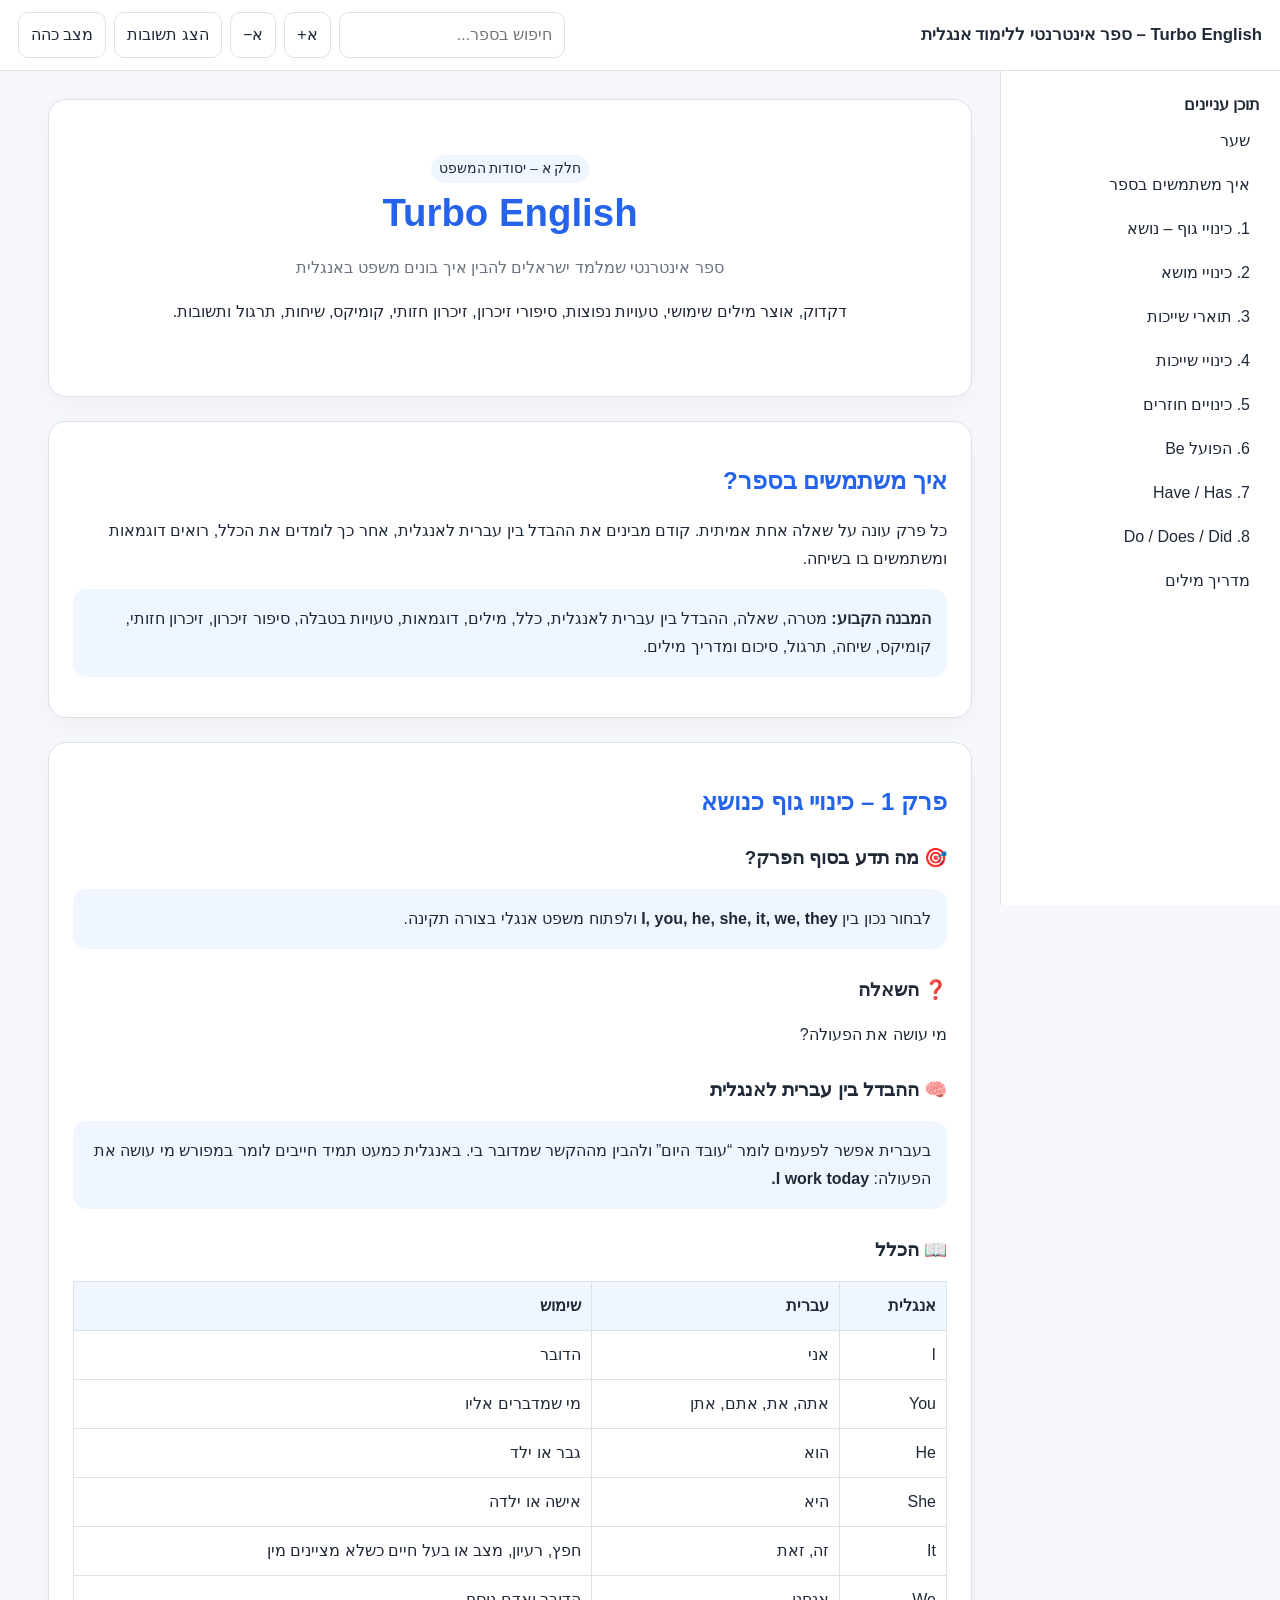
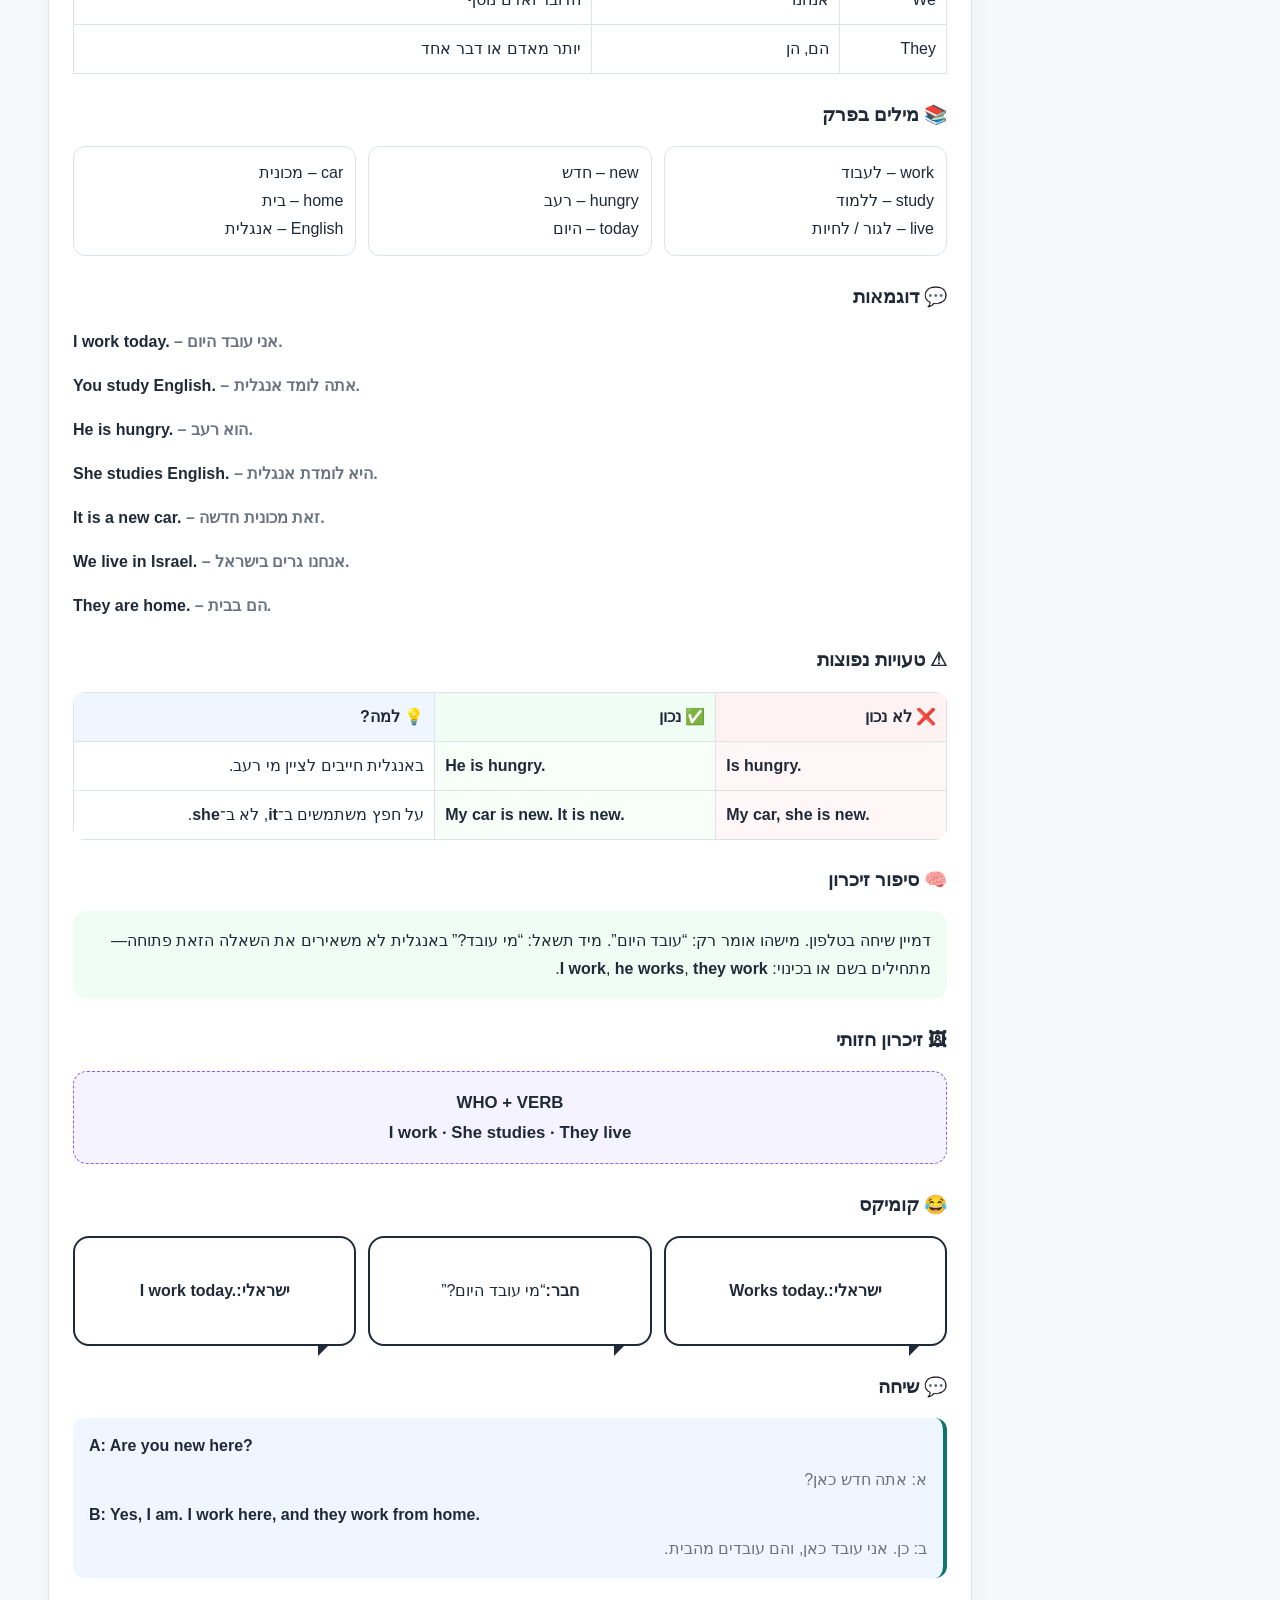
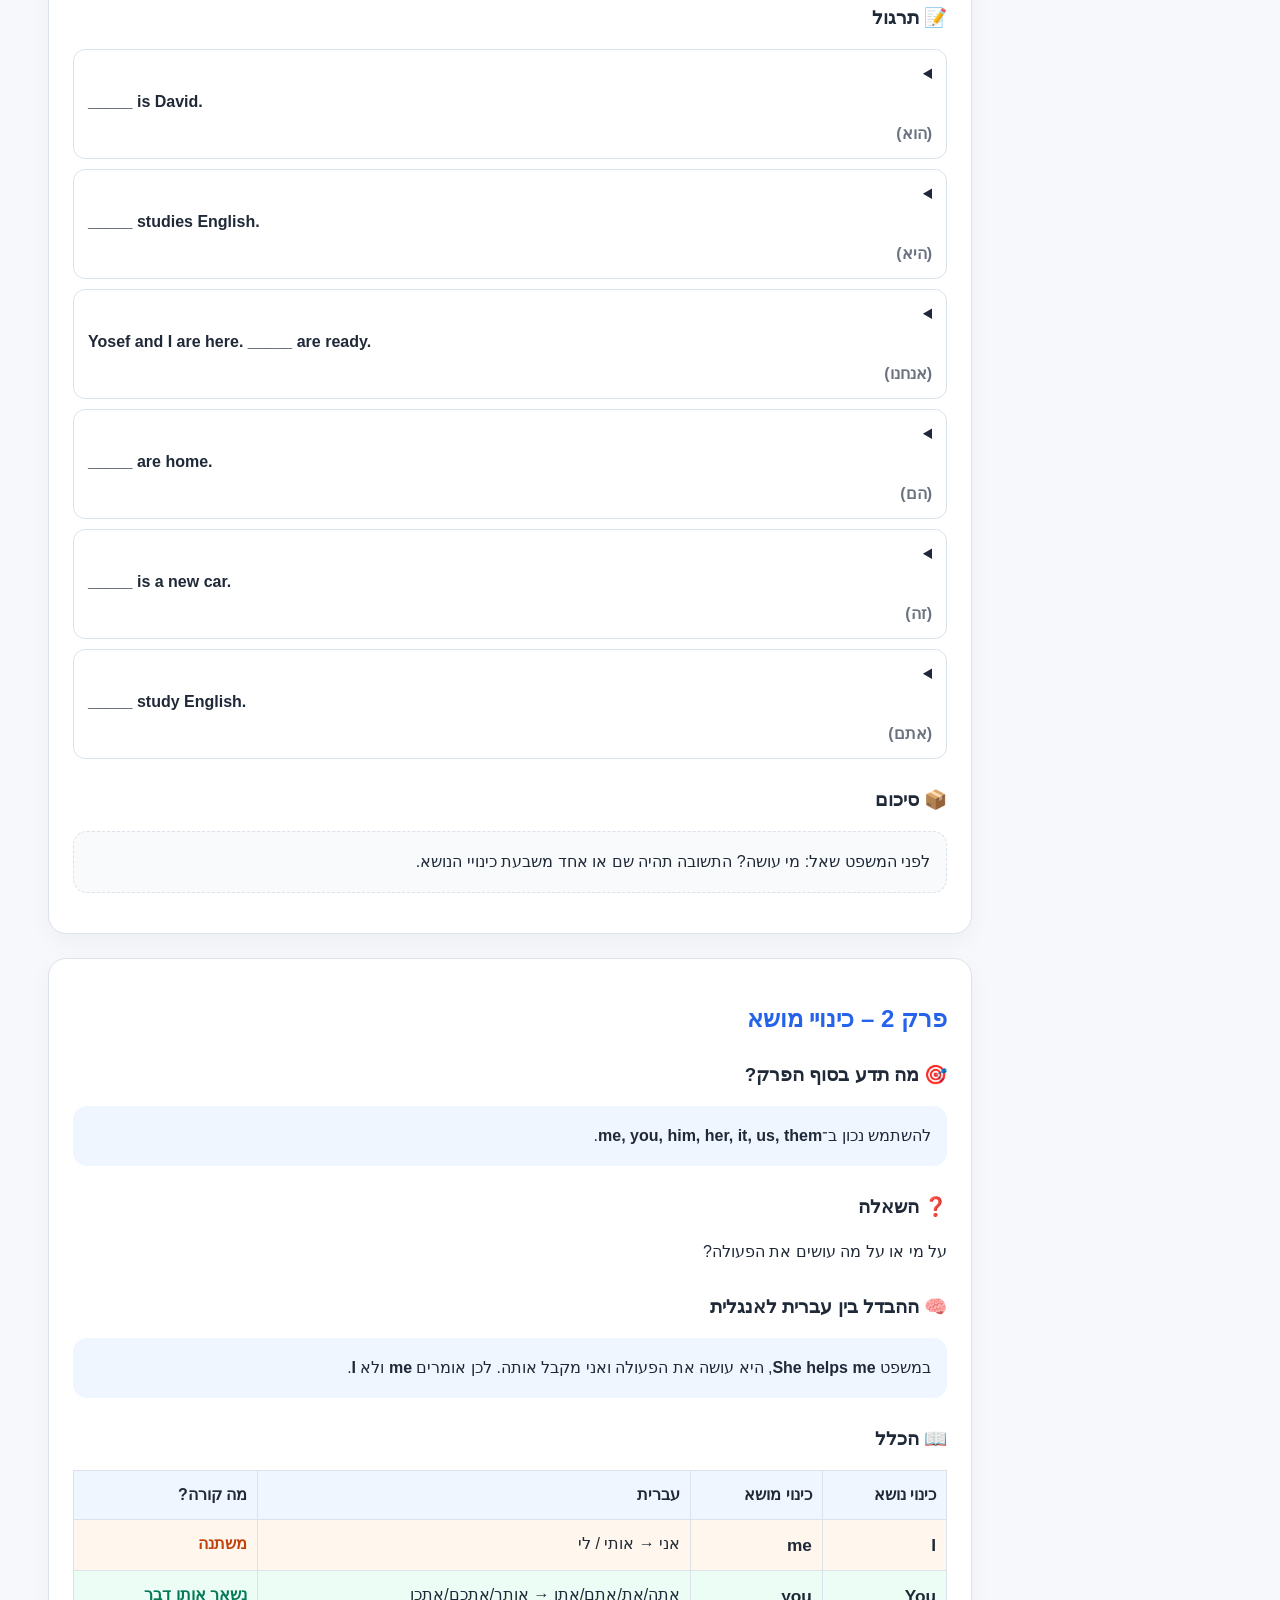
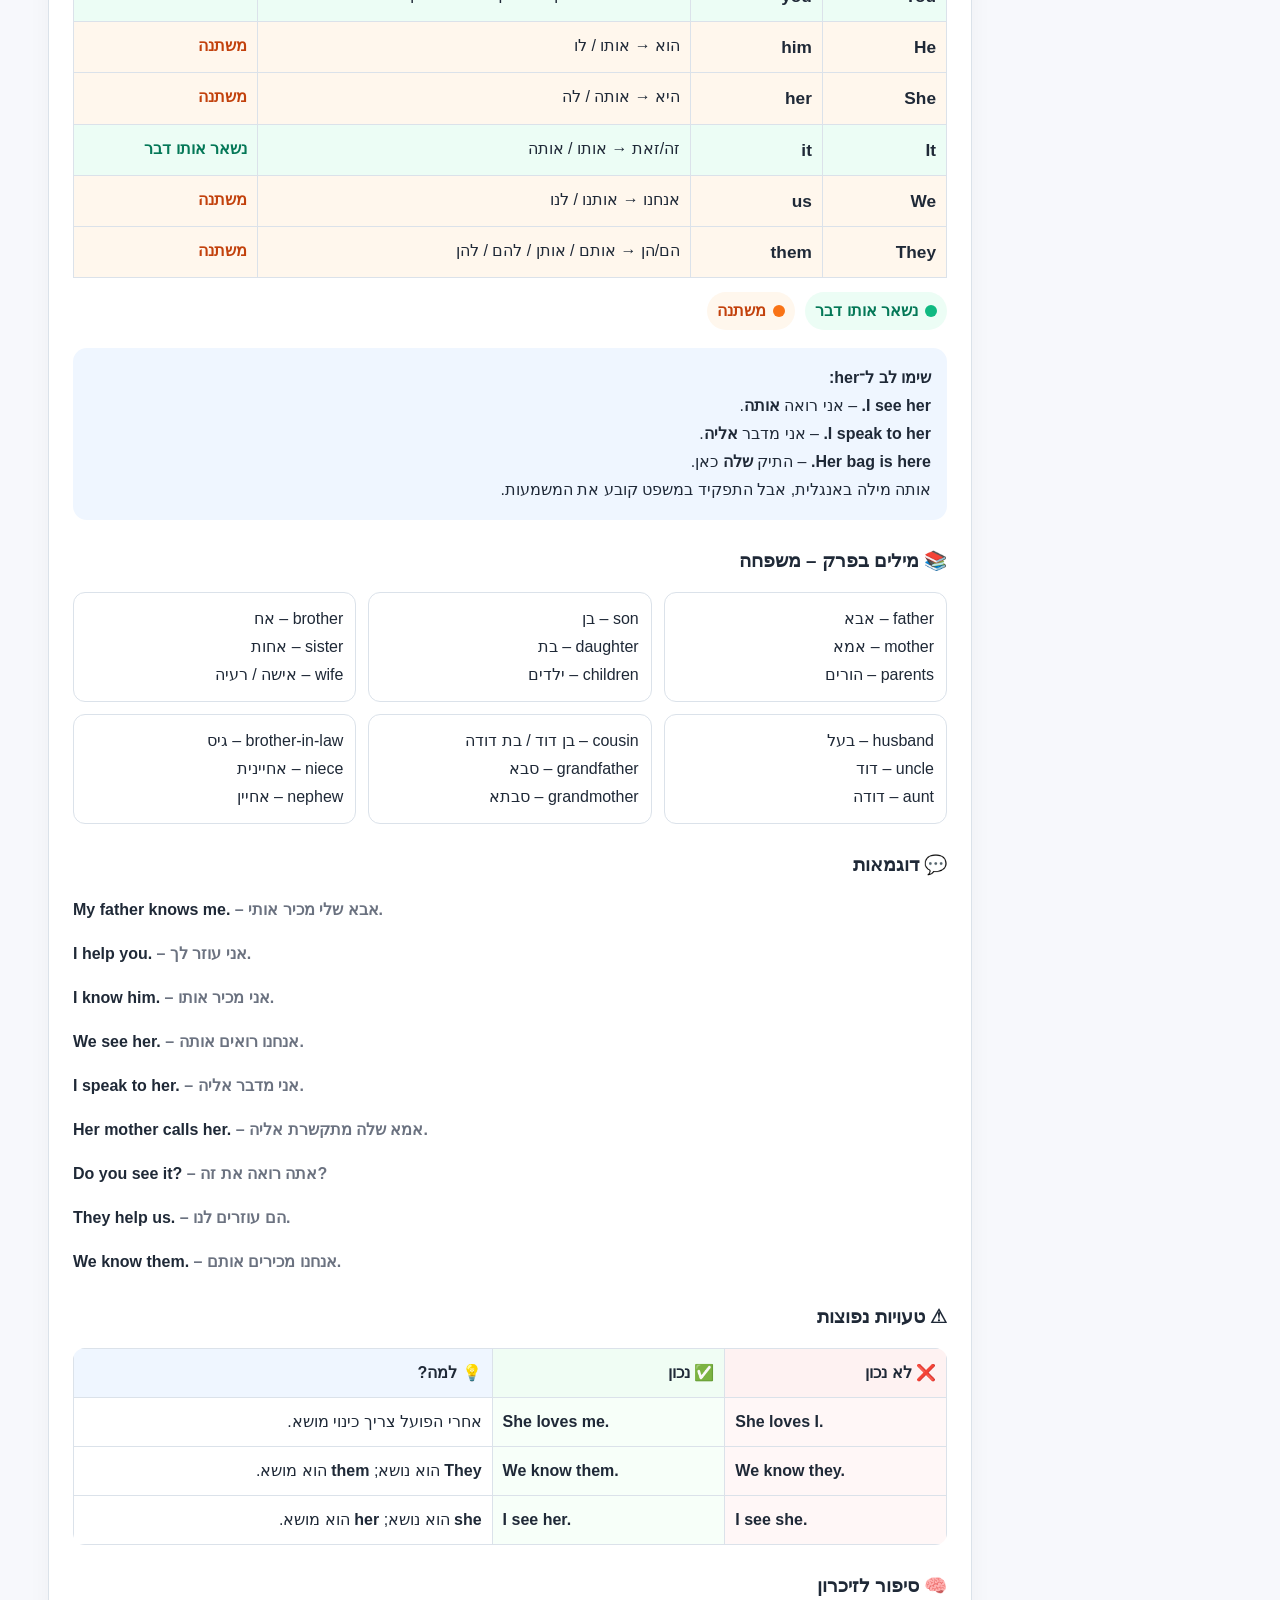
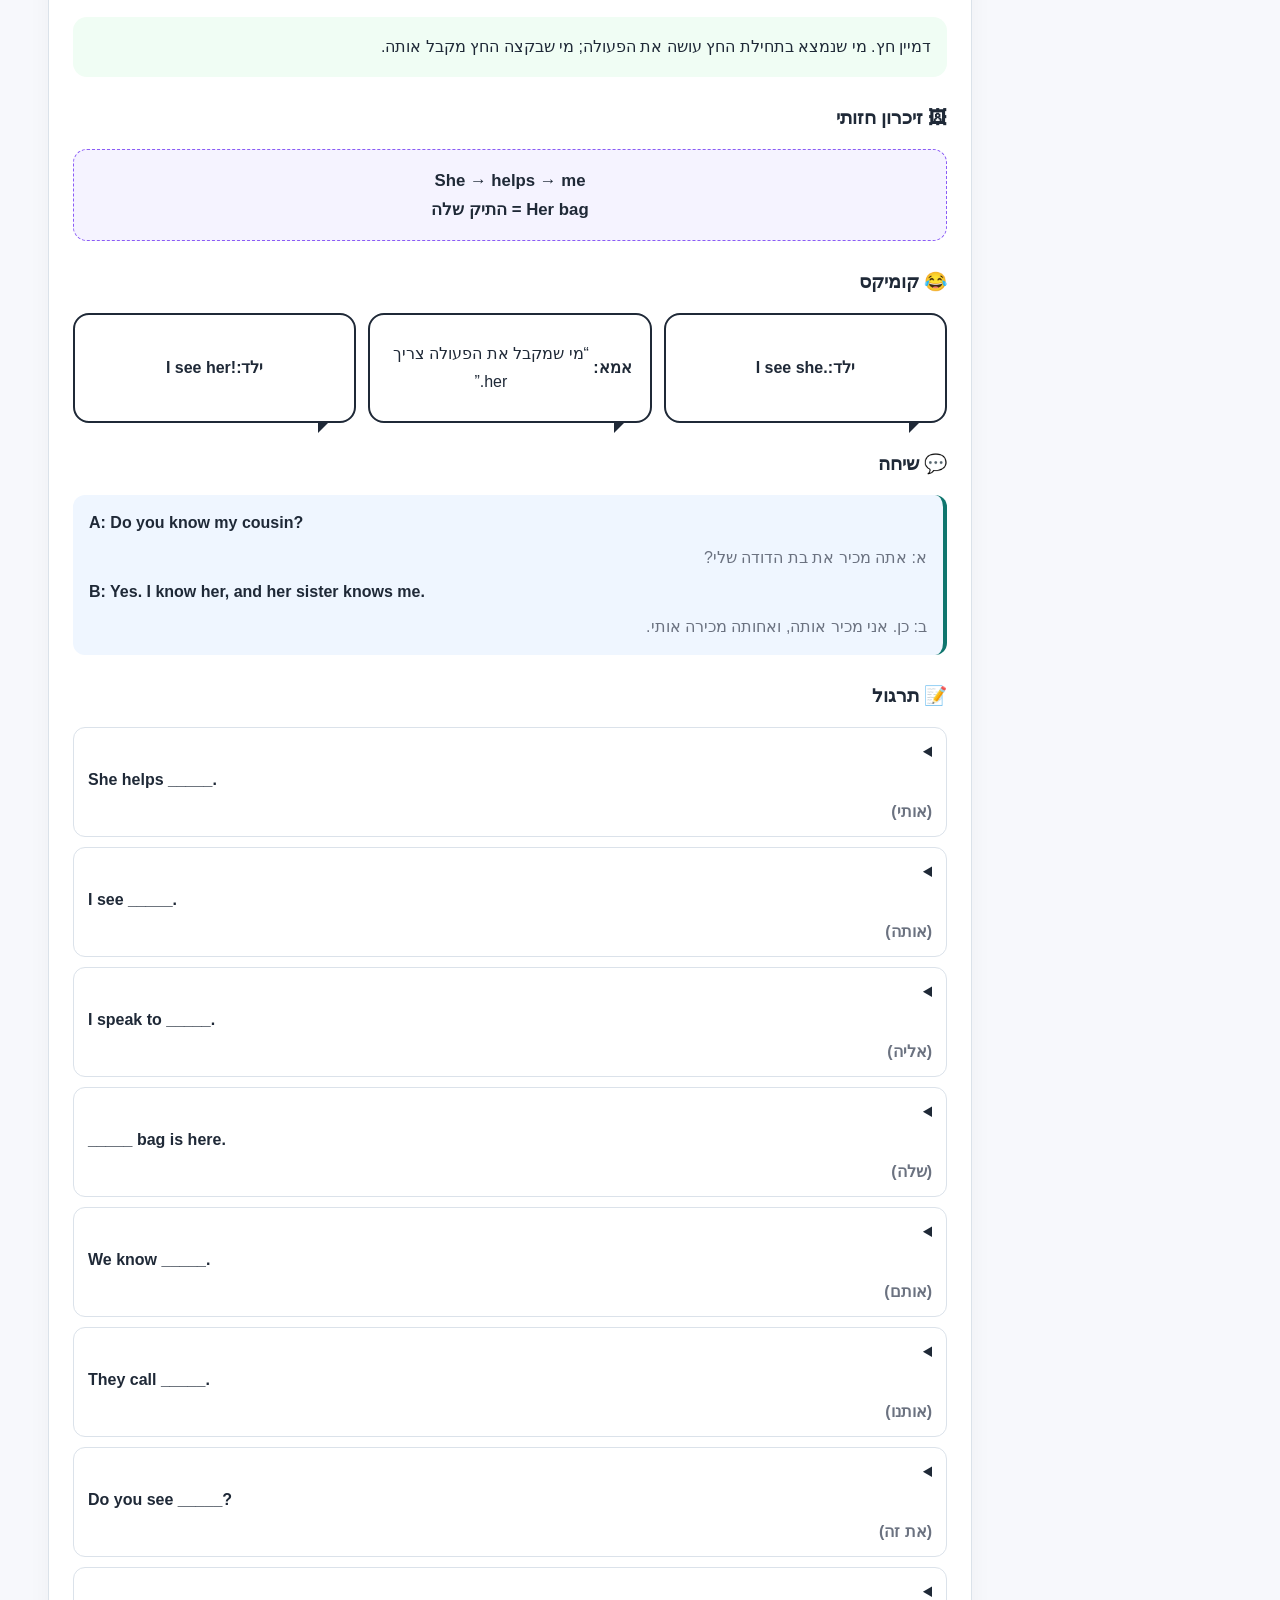
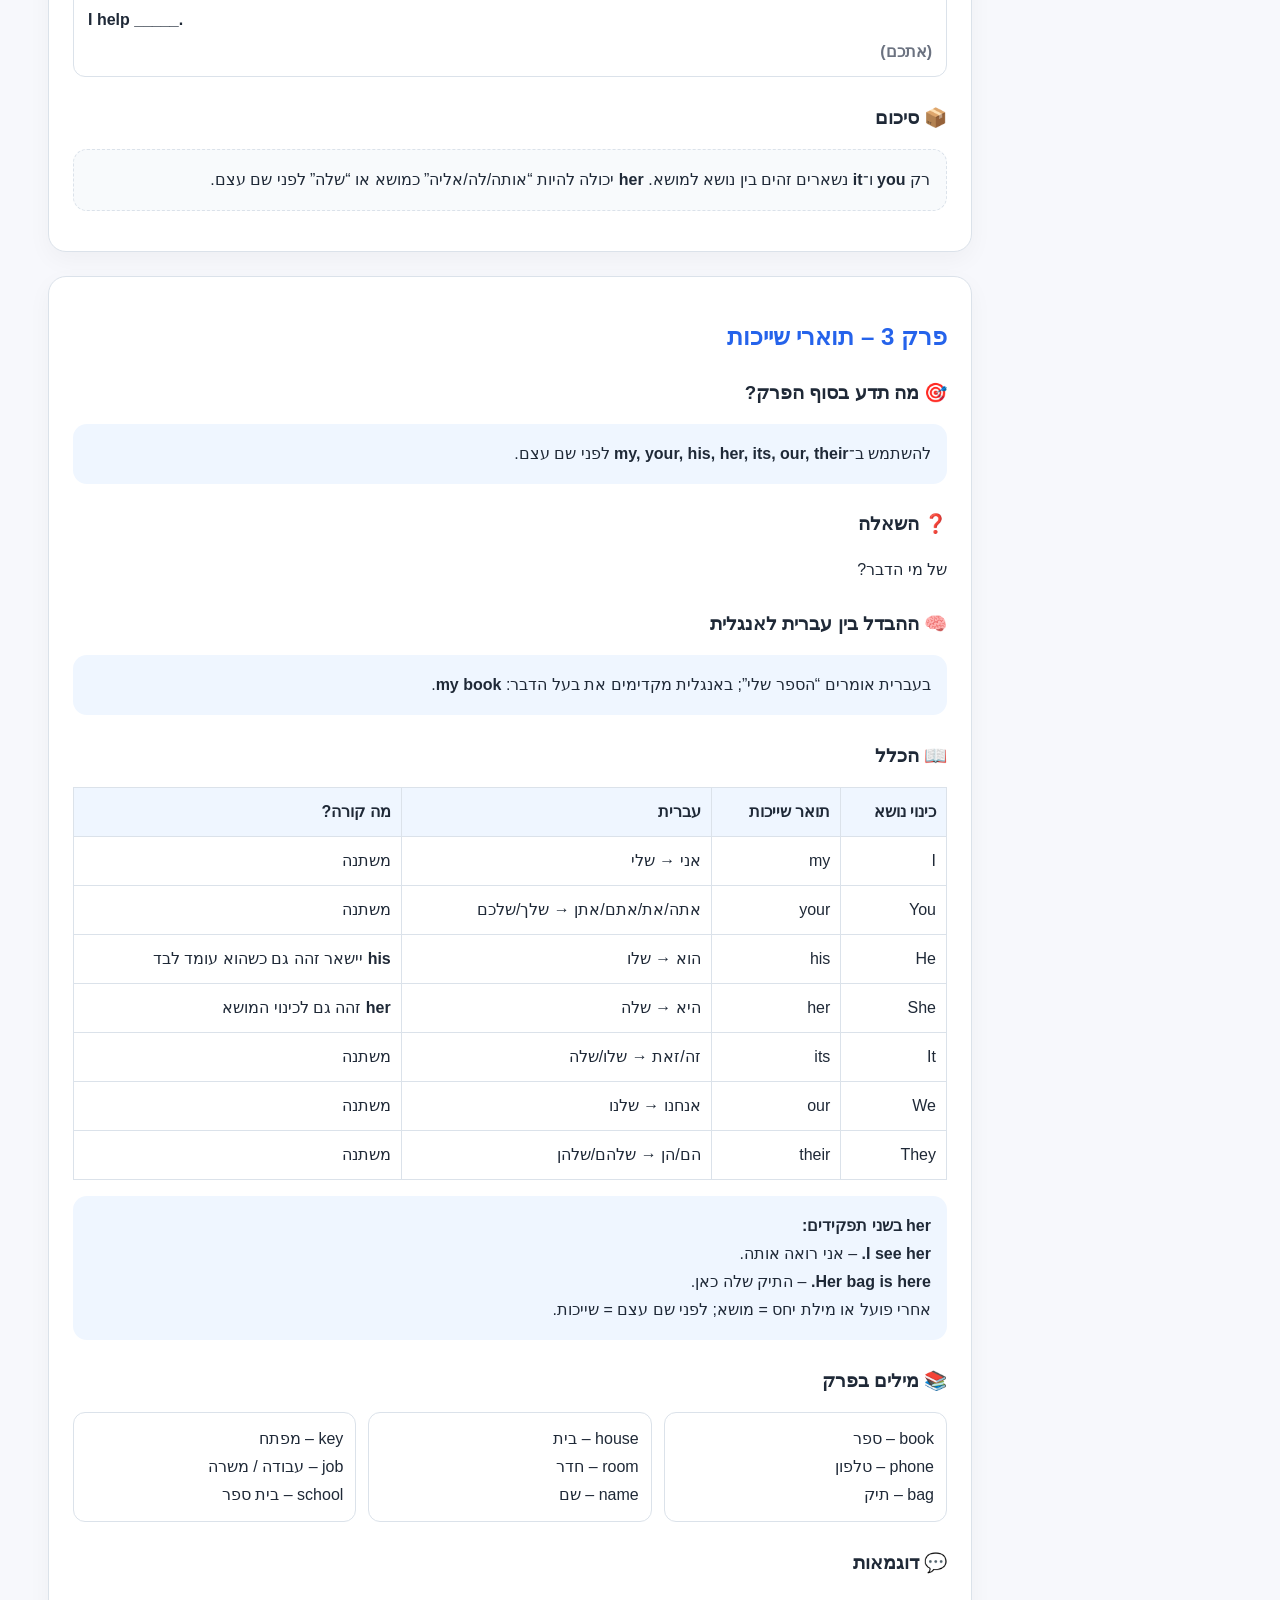
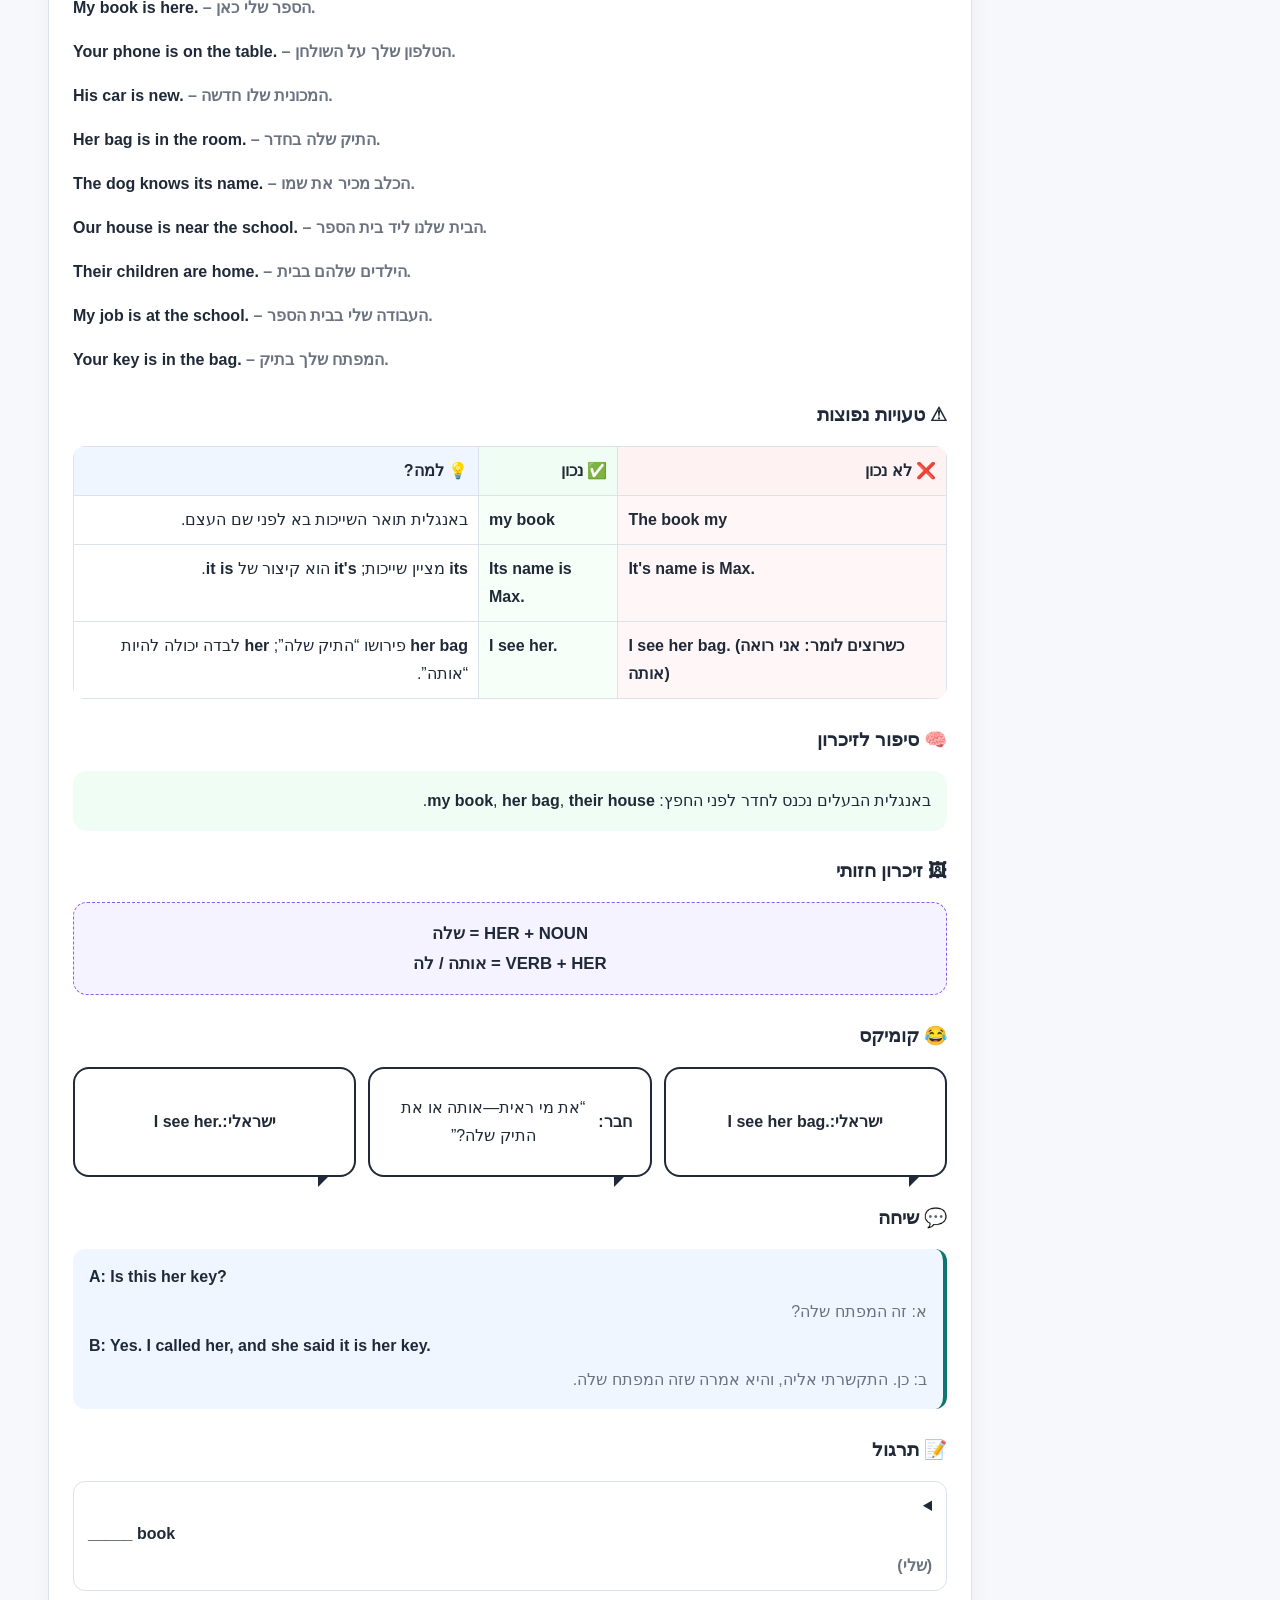
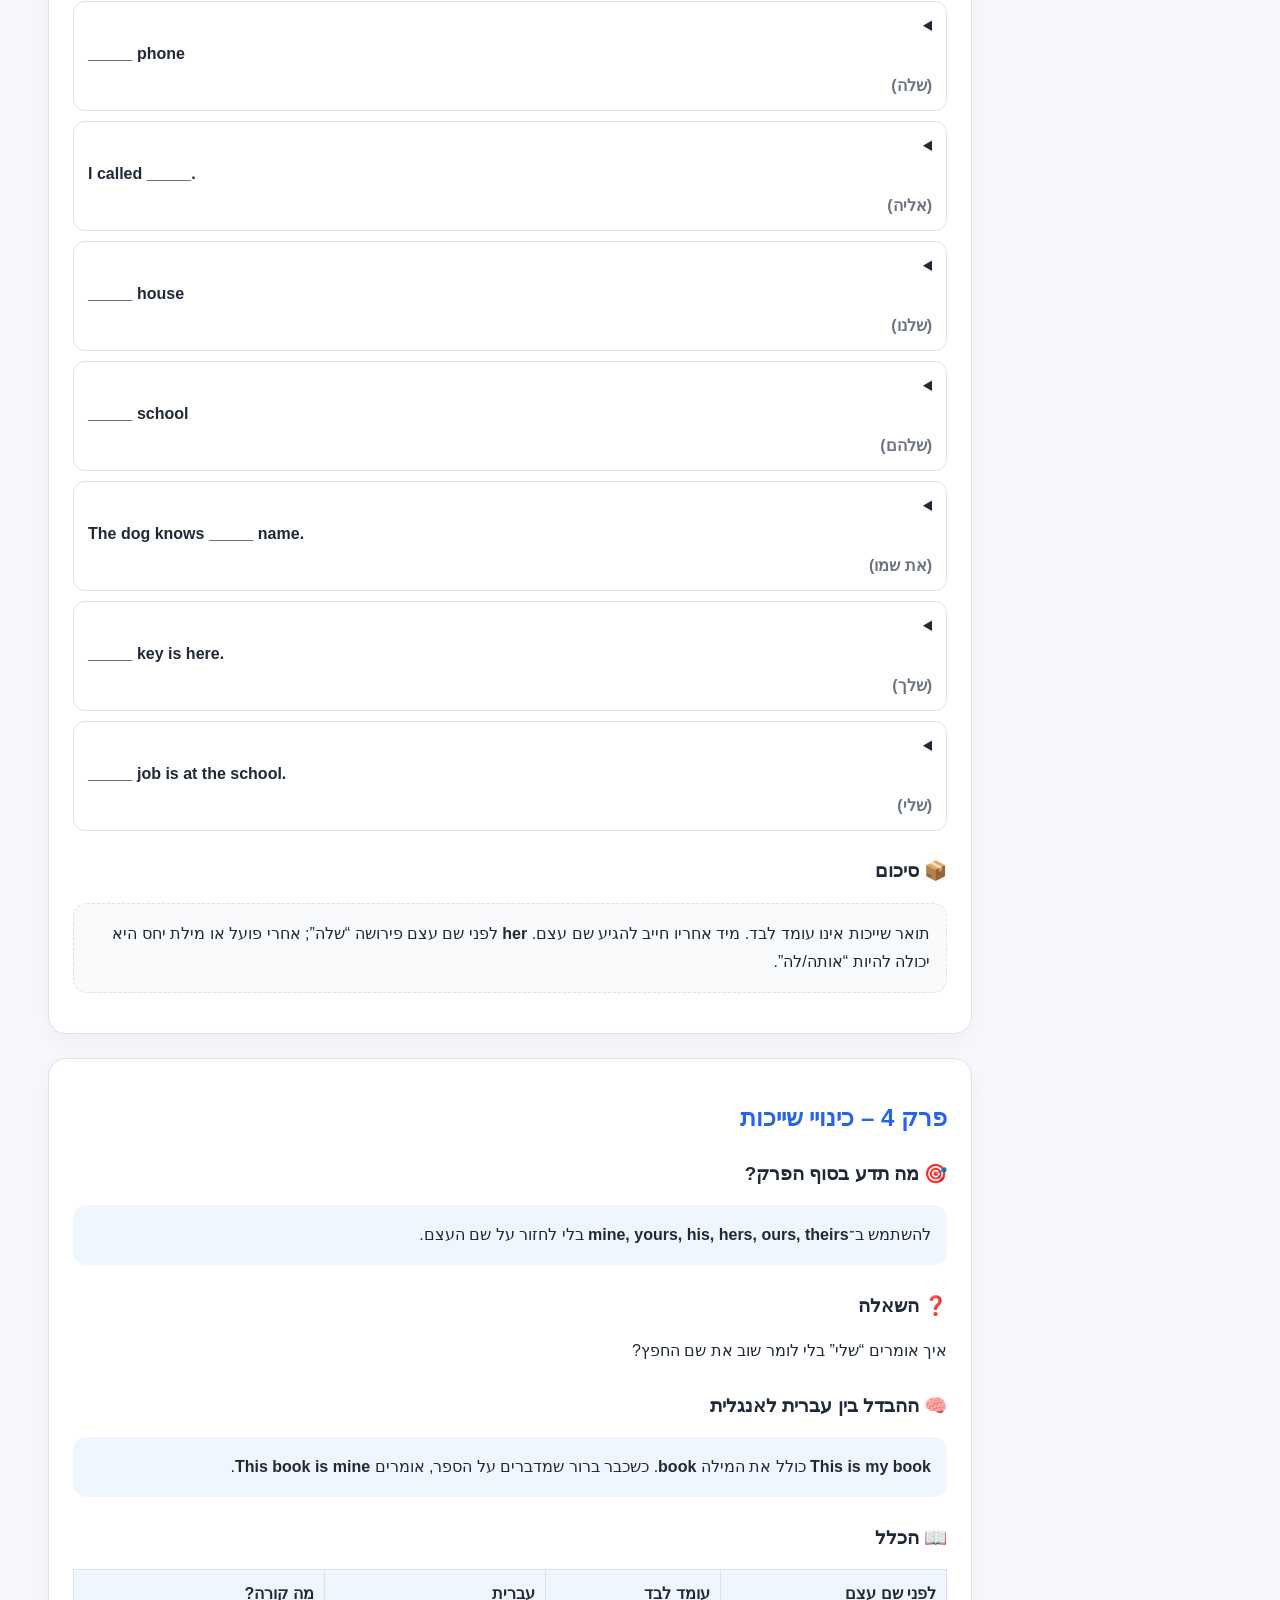
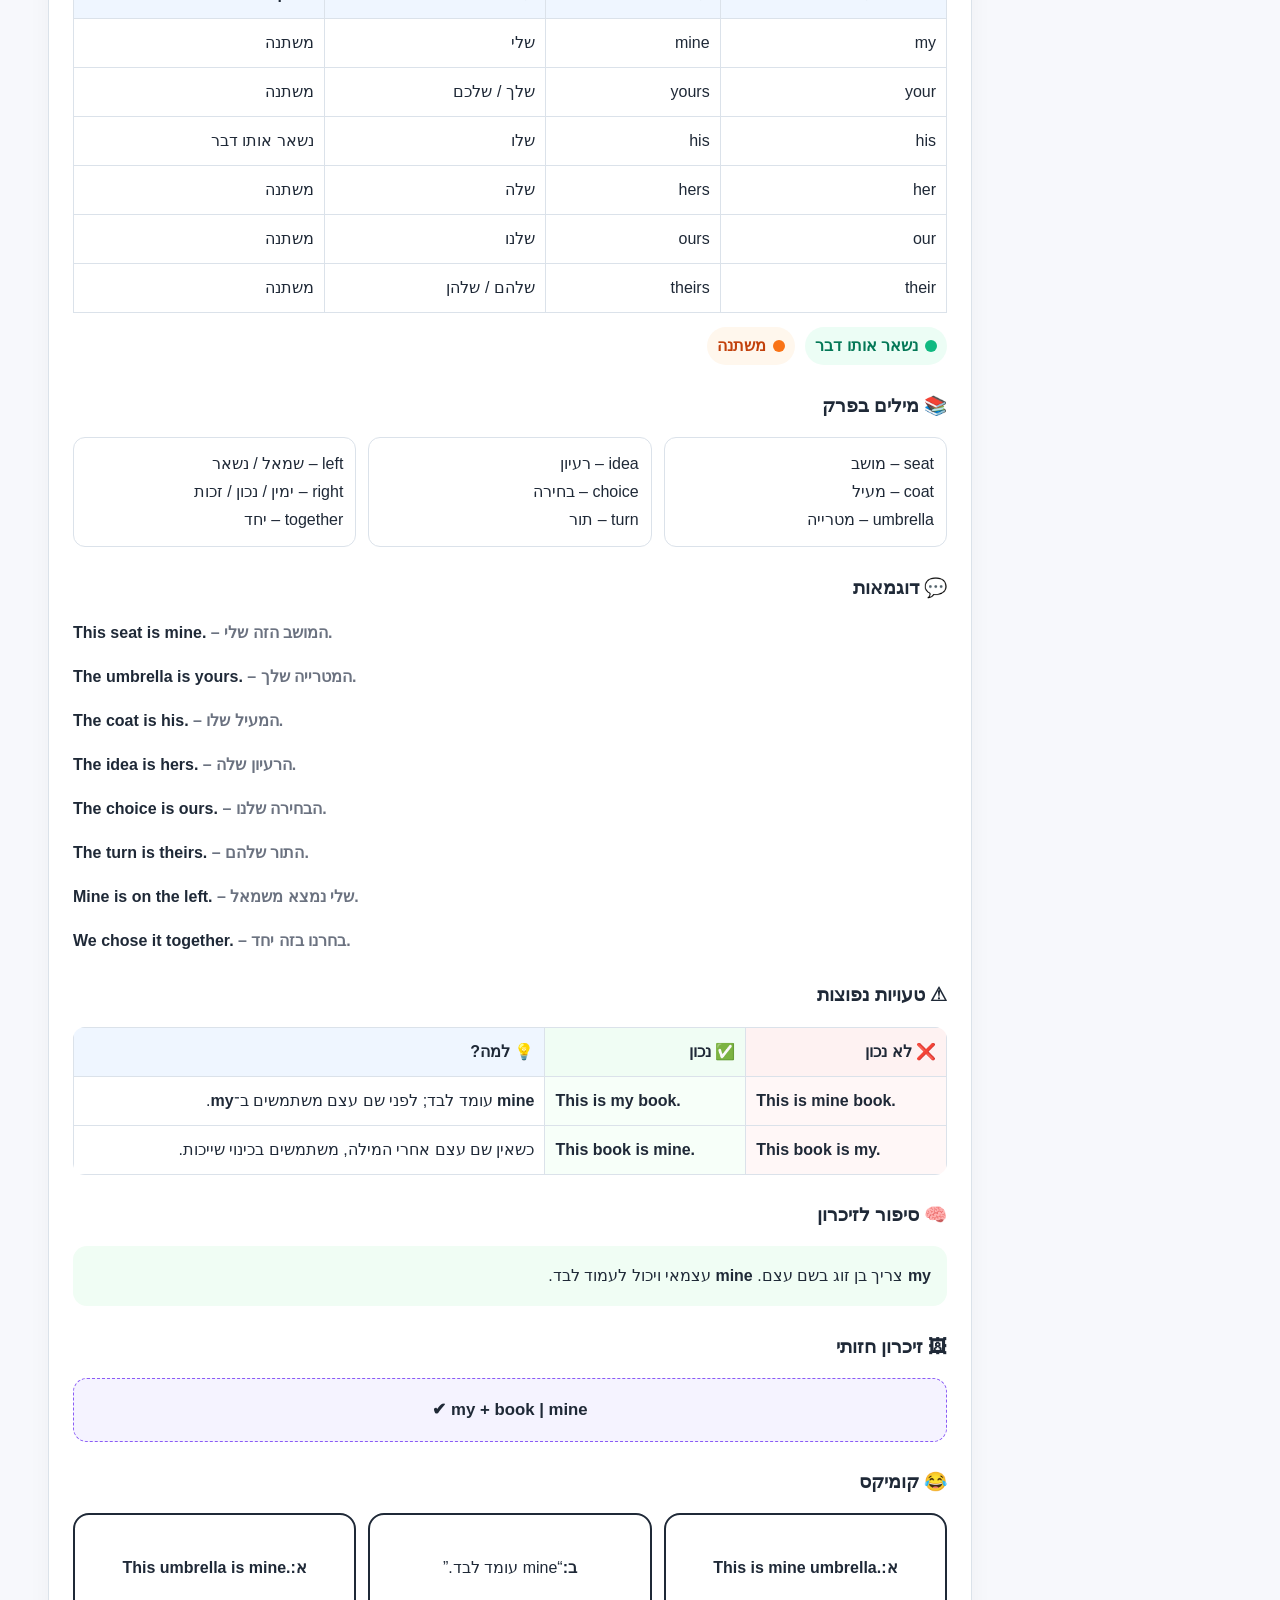
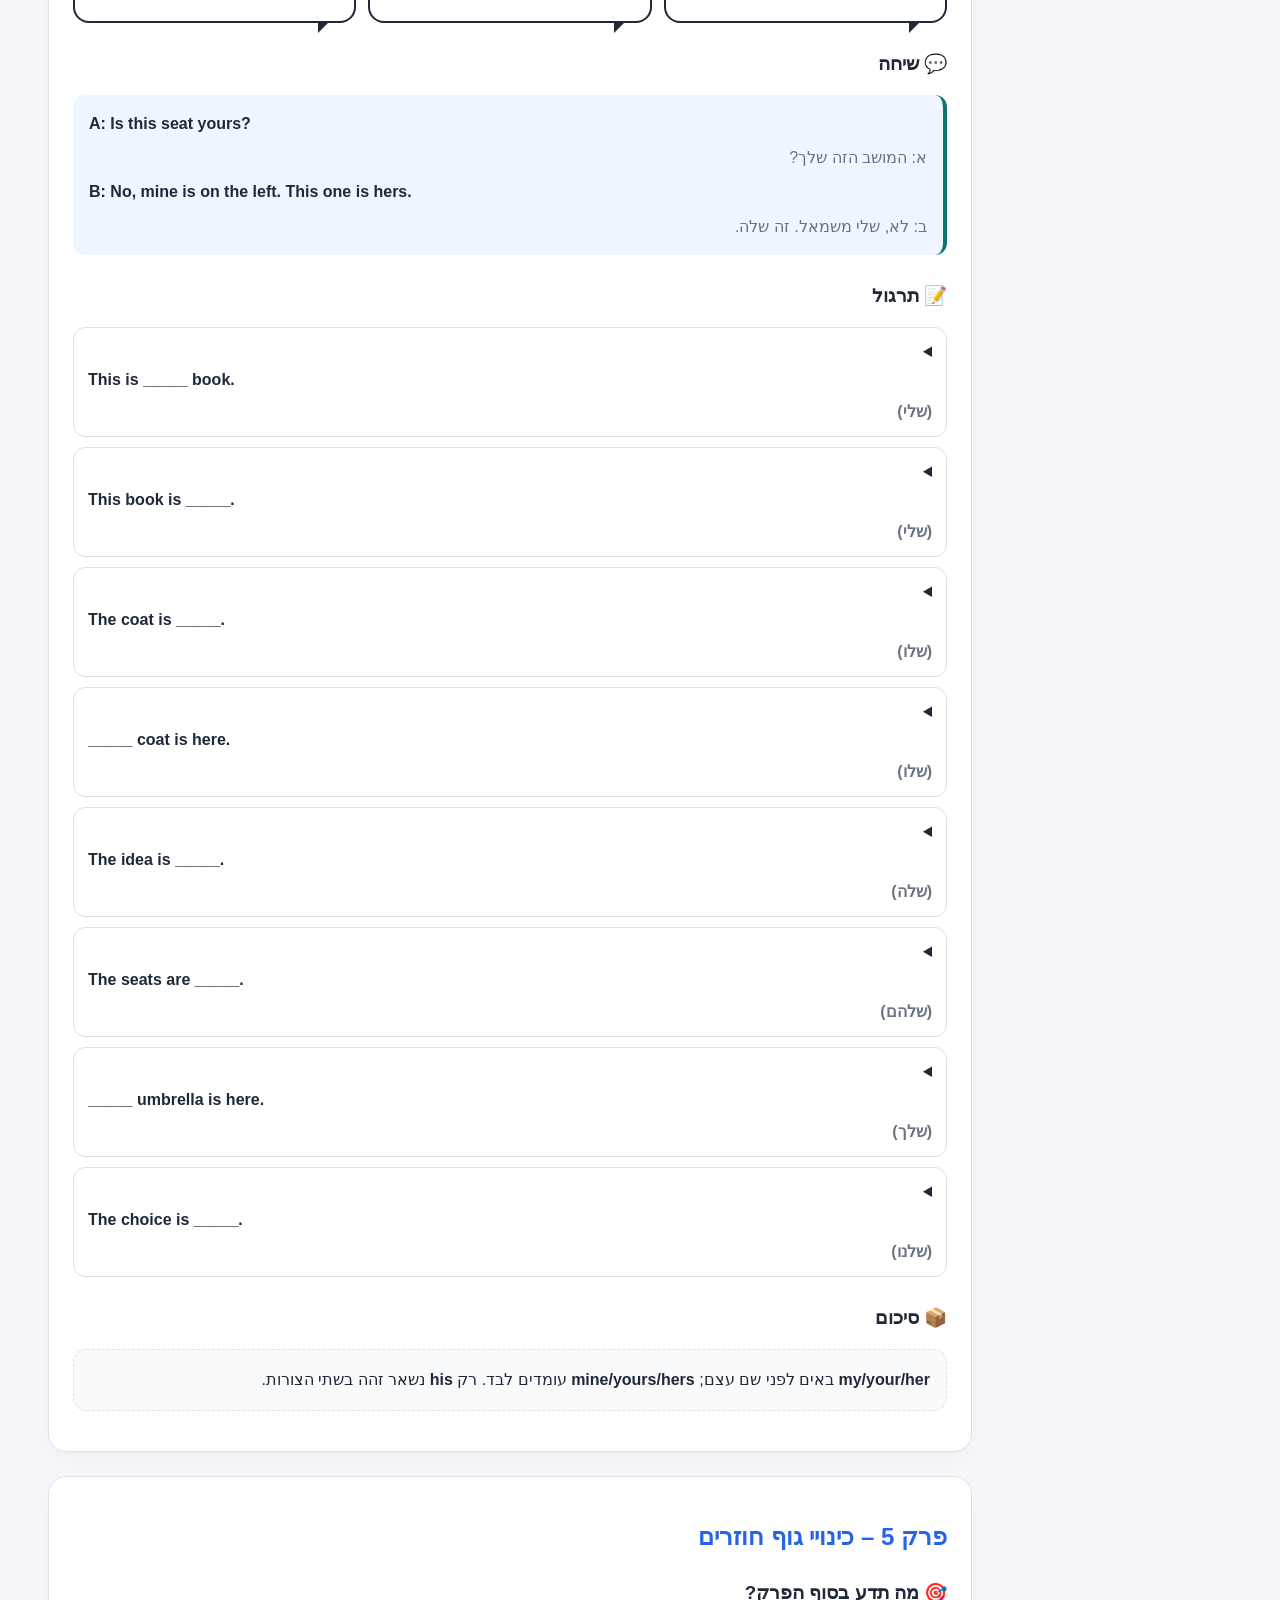
==== commit 4faeb5d9: "Complete Part A vocabulary guide and polish chapter coverage" ====
--- a/index.html
+++ b/index.html
@@ -75,12 +75,12 @@
 <h3>📖 הכלל</h3>
 <table class="pronoun-compare"><tr><th>כינוי נושא</th><th>כינוי מושא</th><th>עברית</th><th>מה קורה?</th></tr><tr class="changed"><td>I</td><td>me</td><td>אני → אותי / לי</td><td>משתנה</td></tr><tr class="same"><td>You</td><td>you</td><td>אתה/את/אתם/אתן → אותך/אתכם/אתכן</td><td>נשאר אותו דבר</td></tr><tr class="changed"><td>He</td><td>him</td><td>הוא → אותו / לו</td><td>משתנה</td></tr><tr class="changed"><td>She</td><td>her</td><td>היא → אותה / לה</td><td>משתנה</td></tr><tr class="same"><td>It</td><td>it</td><td>זה/זאת → אותו / אותה</td><td>נשאר אותו דבר</td></tr><tr class="changed"><td>We</td><td>us</td><td>אנחנו → אותנו / לנו</td><td>משתנה</td></tr><tr class="changed"><td>They</td><td>them</td><td>הם/הן → אותם / אותן / להם / להן</td><td>משתנה</td></tr></table>
 <div class="legend"><span class="legend-item same-key">נשאר אותו דבר</span><span class="legend-item changed-key">משתנה</span></div>
-<div class="thinking"><strong>שימו לב ל־<span class="en">her</span>:</strong><br><span class="en">I see her.</span> – אני רואה <strong>אותה</strong> / מדבר <strong>אליה</strong> לפי ההקשר.<br><span class="en">Her bag is here.</span> – התיק <strong>שלה</strong> כאן.<br>אותה מילה באנגלית, אבל תפקיד שונה במשפט.</div>
+<div class="thinking"><strong>שימו לב ל־<span class="en">her</span>:</strong><br><span class="en">I see her.</span> – אני רואה <strong>אותה</strong>.<br><span class="en">I speak to her.</span> – אני מדבר <strong>אליה</strong>.<br><span class="en">Her bag is here.</span> – התיק <strong>שלה</strong> כאן.<br>אותה מילה באנגלית, אבל התפקיד במשפט קובע את המשמעות.</div>
 <h3>📚 מילים בפרק – משפחה</h3><div class="word-grid"><div class="word-card">father – אבא<br>mother – אמא<br>parents – הורים</div><div class="word-card">son – בן<br>daughter – בת<br>children – ילדים</div><div class="word-card">brother – אח<br>sister – אחות<br>wife – אישה / רעיה</div><div class="word-card">husband – בעל<br>uncle – דוד<br>aunt – דודה</div><div class="word-card">cousin – בן דוד / בת דודה<br>grandfather – סבא<br>grandmother – סבתא</div><div class="word-card">brother-in-law – גיס<br>niece – אחיינית<br>nephew – אחיין</div></div>
 <h3>💬 דוגמאות</h3><p class="en">My father knows me. <span class="he">– אבא שלי מכיר אותי.</span></p><p class="en">I help you. <span class="he">– אני עוזר לך.</span></p><p class="en">I know him. <span class="he">– אני מכיר אותו.</span></p><p class="en">We see her. <span class="he">– אנחנו רואים אותה.</span></p><p class="en">I speak to her. <span class="he">– אני מדבר אליה.</span></p><p class="en">Her mother calls her. <span class="he">– אמא שלה מתקשרת אליה.</span></p><p class="en">Do you see it? <span class="he">– אתה רואה את זה?</span></p><p class="en">They help us. <span class="he">– הם עוזרים לנו.</span></p><p class="en">We know them. <span class="he">– אנחנו מכירים אותם.</span></p>
 <h3>⚠ טעויות נפוצות</h3><table class="mistake-table"><tr><th>❌ לא נכון</th><th>✅ נכון</th><th>💡 למה?</th></tr><tr><td class="en">She loves I.</td><td class="en">She loves me.</td><td>אחרי הפועל צריך כינוי מושא.</td></tr><tr><td class="en">We know they.</td><td class="en">We know them.</td><td><span class="en">They</span> הוא נושא; <span class="en">them</span> הוא מושא.</td></tr><tr><td class="en">I see she.</td><td class="en">I see her.</td><td><span class="en">she</span> הוא נושא; <span class="en">her</span> הוא מושא.</td></tr></table>
 <h3>🧠 סיפור לזיכרון</h3><div class="memory">דמיין חץ. מי שנמצא בתחילת החץ עושה את הפעולה; מי שבקצה החץ מקבל אותה.</div>
-<h3>🖼 זיכרון חזותי</h3><div class="visual-memory"><span class="en">She → helps → me</span><br><span class="en">Her bag → belongs to → her</span></div>
+<h3>🖼 זיכרון חזותי</h3><div class="visual-memory"><span class="en">She → helps → me</span><br><span class="en">Her bag = התיק שלה</span></div>
 <h3>😂 קומיקס</h3><div class="comic"><div class="panel"><b>ילד:</b> <span class="en">I see she.</span></div><div class="panel"><b>אמא:</b> “מי שמקבל את הפעולה צריך her.”</div><div class="panel"><b>ילד:</b> <span class="en">I see her!</span></div></div>
 <h3>💬 שיחה</h3><div class="dialogue"><p class="en">A: Do you know my cousin?</p><p class="he">א: אתה מכיר את בת הדודה שלי?</p><p class="en">B: Yes. I know her, and her sister knows me.</p><p class="he">ב: כן. אני מכיר אותה, ואחותה מכירה אותי.</p></div>
 <h3>📝 תרגול</h3>
@@ -92,7 +92,7 @@
 <details><summary><span class="exercise-line"><span class="en">They call _____.</span><span class="hint">(אותנו)</span></span></summary><p class="en">They call us.</p></details>
 <details><summary><span class="exercise-line"><span class="en">Do you see _____?</span><span class="hint">(את זה)</span></span></summary><p class="en">Do you see it?</p></details>
 <details><summary><span class="exercise-line"><span class="en">I help _____.</span><span class="hint">(אתכם)</span></span></summary><p class="en">I help you.</p></details>
-<h3>📦 סיכום</h3><div class="summary">רק <span class="en">you</span> ו־<span class="en">it</span> נשארים זהים בין נושא למושא. <span class="en">her</span> יכולה להיות “אותה/לה” כמושא או “שלה” לפני שם עצם.</div>
+<h3>📦 סיכום</h3><div class="summary">רק <span class="en">you</span> ו־<span class="en">it</span> נשארים זהים בין נושא למושא. <span class="en">her</span> יכולה להיות “אותה/לה/אליה” כמושא או “שלה” לפני שם עצם.</div>
 </section>
 <section id="ch3" class="chapter">
 <h2>פרק 3 – תוארי שייכות</h2>
@@ -100,12 +100,12 @@
 <h3>❓ השאלה</h3><p>של מי הדבר?</p>
 <h3>🧠 ההבדל בין עברית לאנגלית</h3><div class="thinking">בעברית אומרים “הספר שלי”; באנגלית מקדימים את בעל הדבר: <span class="en">my book</span>.</div>
 <h3>📖 הכלל</h3>
-<table class="possessive-compare"><tr><th>כינוי נושא</th><th>תואר שייכות</th><th>עברית</th><th>מה קורה?</th></tr><tr class="changed"><td>I</td><td>my</td><td>אני → שלי</td><td>משתנה</td></tr><tr class="changed"><td>You</td><td>your</td><td>אתה/את/אתם/אתן → שלך/שלכם</td><td>משתנה</td></tr><tr class="same-special"><td>He</td><td>his</td><td>הוא → שלו</td><td>המילה <span class="en">his</span> תישאר גם בפרק הבא</td></tr><tr class="same-special"><td>She</td><td>her</td><td>היא → שלה</td><td><span class="en">her</span> זהה גם לכינוי המושא</td></tr><tr class="changed"><td>It</td><td>its</td><td>זה/זאת → שלו/שלה</td><td>משתנה</td></tr><tr class="changed"><td>We</td><td>our</td><td>אנחנו → שלנו</td><td>משתנה</td></tr><tr class="changed"><td>They</td><td>their</td><td>הם/הן → שלהם/שלהן</td><td>משתנה</td></tr></table>
-<div class="thinking"><strong><span class="en">her</span> בשני תפקידים:</strong><br><span class="en">I see her.</span> – אני רואה אותה.<br><span class="en">Her bag is here.</span> – התיק שלה כאן.<br>ההבדל נקבע לפי המקום במשפט: אחרי פועל/מילת יחס = מושא; לפני שם עצם = שייכות.</div>
+<table class="possessive-compare"><tr><th>כינוי נושא</th><th>תואר שייכות</th><th>עברית</th><th>מה קורה?</th></tr><tr class="changed"><td>I</td><td>my</td><td>אני → שלי</td><td>משתנה</td></tr><tr class="changed"><td>You</td><td>your</td><td>אתה/את/אתם/אתן → שלך/שלכם</td><td>משתנה</td></tr><tr class="same-special"><td>He</td><td>his</td><td>הוא → שלו</td><td><span class="en">his</span> יישאר זהה גם כשהוא עומד לבד</td></tr><tr class="same-special"><td>She</td><td>her</td><td>היא → שלה</td><td><span class="en">her</span> זהה גם לכינוי המושא</td></tr><tr class="changed"><td>It</td><td>its</td><td>זה/זאת → שלו/שלה</td><td>משתנה</td></tr><tr class="changed"><td>We</td><td>our</td><td>אנחנו → שלנו</td><td>משתנה</td></tr><tr class="changed"><td>They</td><td>their</td><td>הם/הן → שלהם/שלהן</td><td>משתנה</td></tr></table>
+<div class="thinking"><strong><span class="en">her</span> בשני תפקידים:</strong><br><span class="en">I see her.</span> – אני רואה אותה.<br><span class="en">Her bag is here.</span> – התיק שלה כאן.<br>אחרי פועל או מילת יחס = מושא; לפני שם עצם = שייכות.</div>
 <h3>📚 מילים בפרק</h3><div class="word-grid"><div class="word-card">book – ספר<br>phone – טלפון<br>bag – תיק</div><div class="word-card">house – בית<br>room – חדר<br>name – שם</div><div class="word-card">key – מפתח<br>job – עבודה / משרה<br>school – בית ספר</div></div>
-<h3>💬 דוגמאות</h3><p class="en">My book is here. <span class="he">– הספר שלי כאן.</span></p><p class="en">Your phone is on the table. <span class="he">– הטלפון שלך על השולחן.</span></p><p class="en">His car is new. <span class="he">– המכונית שלו חדשה.</span></p><p class="en">Her bag is in the room. <span class="he">– התיק שלה בחדר.</span></p><p class="en">The dog knows its name. <span class="he">– הכלב מכיר את שמו.</span></p><p class="en">Our house is near the school. <span class="he">– הבית שלנו ליד בית הספר.</span></p><p class="en">Their children are home. <span class="he">– הילדים שלהם בבית.</span></p>
+<h3>💬 דוגמאות</h3><p class="en">My book is here. <span class="he">– הספר שלי כאן.</span></p><p class="en">Your phone is on the table. <span class="he">– הטלפון שלך על השולחן.</span></p><p class="en">His car is new. <span class="he">– המכונית שלו חדשה.</span></p><p class="en">Her bag is in the room. <span class="he">– התיק שלה בחדר.</span></p><p class="en">The dog knows its name. <span class="he">– הכלב מכיר את שמו.</span></p><p class="en">Our house is near the school. <span class="he">– הבית שלנו ליד בית הספר.</span></p><p class="en">Their children are home. <span class="he">– הילדים שלהם בבית.</span></p><p class="en">My job is at the school. <span class="he">– העבודה שלי בבית הספר.</span></p><p class="en">Your key is in the bag. <span class="he">– המפתח שלך בתיק.</span></p>
 <h3>⚠ טעויות נפוצות</h3><table class="mistake-table"><tr><th>❌ לא נכון</th><th>✅ נכון</th><th>💡 למה?</th></tr><tr><td class="en">The book my</td><td class="en">my book</td><td>באנגלית תואר השייכות בא לפני שם העצם.</td></tr><tr><td class="en">It's name is Max.</td><td class="en">Its name is Max.</td><td><span class="en">its</span> מציין שייכות; <span class="en">it's</span> הוא קיצור של <span class="en">it is</span>.</td></tr><tr><td class="en">I see her bag. (כשרוצים לומר: אני רואה אותה)</td><td class="en">I see her.</td><td><span class="en">her bag</span> פירושו “התיק שלה”; <span class="en">her</span> לבדה יכולה להיות “אותה”.</td></tr></table>
-<h3>🧠 סיפור לזיכרון</h3><div class="memory">באנגלית הבעלים נכנס לחדר לפני החפץ: my ואז book, her ואז bag.</div>
+<h3>🧠 סיפור לזיכרון</h3><div class="memory">באנגלית הבעלים נכנס לחדר לפני החפץ: <span class="en">my book</span>, <span class="en">her bag</span>, <span class="en">their house</span>.</div>
 <h3>🖼 זיכרון חזותי</h3><div class="visual-memory"><span class="en">HER + NOUN = שלה</span><br><span class="en">VERB + HER = אותה / לה</span></div>
 <h3>😂 קומיקס</h3><div class="comic"><div class="panel"><b>ישראלי:</b> <span class="en">I see her bag.</span></div><div class="panel"><b>חבר:</b> “את מי ראית—אותה או את התיק שלה?”</div><div class="panel"><b>ישראלי:</b> <span class="en">I see her.</span></div></div>
 <h3>💬 שיחה</h3><div class="dialogue"><p class="en">A: Is this her key?</p><p class="he">א: זה המפתח שלה?</p><p class="en">B: Yes. I called her, and she said it is her key.</p><p class="he">ב: כן. התקשרתי אליה, והיא אמרה שזה המפתח שלה.</p></div>
@@ -116,21 +116,23 @@
 <details><summary><span class="exercise-line"><span class="en">_____ house</span><span class="hint">(שלנו)</span></span></summary><p class="en">our house</p></details>
 <details><summary><span class="exercise-line"><span class="en">_____ school</span><span class="hint">(שלהם)</span></span></summary><p class="en">their school</p></details>
 <details><summary><span class="exercise-line"><span class="en">The dog knows _____ name.</span><span class="hint">(את שמו)</span></span></summary><p class="en">The dog knows its name.</p></details>
+<details><summary><span class="exercise-line"><span class="en">_____ key is here.</span><span class="hint">(שלך)</span></span></summary><p class="en">Your key is here.</p></details>
+<details><summary><span class="exercise-line"><span class="en">_____ job is at the school.</span><span class="hint">(שלי)</span></span></summary><p class="en">My job is at the school.</p></details>
 <h3>📦 סיכום</h3><div class="summary">תואר שייכות אינו עומד לבד. מיד אחריו חייב להגיע שם עצם. <span class="en">her</span> לפני שם עצם פירושה “שלה”; אחרי פועל או מילת יחס היא יכולה להיות “אותה/לה”.</div>
 </section>
 <section id="ch4" class="chapter">
 <h2>פרק 4 – כינויי שייכות</h2>
 <h3>🎯 מה תדע בסוף הפרק?</h3><div class="goal">להשתמש ב־<span class="en">mine, yours, his, hers, ours, theirs</span> בלי לחזור על שם העצם.</div>
 <h3>❓ השאלה</h3><p>איך אומרים “שלי” בלי לומר שוב את שם החפץ?</p>
-<h3>🧠 ההבדל בין עברית לאנגלית</h3><div class="thinking"><span class="en">This is my book</span> כולל את המילה book. כשכבר ברור שמדברים על הספר, אומרים <span class="en">This book is mine</span>.</div>
+<h3>🧠 ההבדל בין עברית לאנגלית</h3><div class="thinking"><span class="en">This is my book</span> כולל את המילה <span class="en">book</span>. כשכבר ברור שמדברים על הספר, אומרים <span class="en">This book is mine</span>.</div>
 <h3>📖 הכלל</h3><table class="possessive-pronoun-compare"><tr><th>לפני שם עצם</th><th>עומד לבד</th><th>עברית</th><th>מה קורה?</th></tr><tr class="changed"><td>my</td><td>mine</td><td>שלי</td><td>משתנה</td></tr><tr class="changed"><td>your</td><td>yours</td><td>שלך / שלכם</td><td>משתנה</td></tr><tr class="same"><td>his</td><td>his</td><td>שלו</td><td>נשאר אותו דבר</td></tr><tr class="changed"><td>her</td><td>hers</td><td>שלה</td><td>משתנה</td></tr><tr class="changed"><td>our</td><td>ours</td><td>שלנו</td><td>משתנה</td></tr><tr class="changed"><td>their</td><td>theirs</td><td>שלהם / שלהן</td><td>משתנה</td></tr></table>
 <div class="legend"><span class="legend-item same-key">נשאר אותו דבר</span><span class="legend-item changed-key">משתנה</span></div>
 <h3>📚 מילים בפרק</h3><div class="word-grid"><div class="word-card">seat – מושב<br>coat – מעיל<br>umbrella – מטרייה</div><div class="word-card">idea – רעיון<br>choice – בחירה<br>turn – תור</div><div class="word-card">left – שמאל / נשאר<br>right – ימין / נכון / זכות<br>together – יחד</div></div>
-<h3>💬 דוגמאות</h3><p class="en">This seat is mine. <span class="he">– המושב הזה שלי.</span></p><p class="en">The umbrella is yours. <span class="he">– המטרייה שלך.</span></p><p class="en">The coat is his. <span class="he">– המעיל שלו.</span></p><p class="en">The idea is hers. <span class="he">– הרעיון שלה.</span></p><p class="en">The choice is ours. <span class="he">– הבחירה שלנו.</span></p><p class="en">The turn is theirs. <span class="he">– התור שלהם.</span></p>
+<h3>💬 דוגמאות</h3><p class="en">This seat is mine. <span class="he">– המושב הזה שלי.</span></p><p class="en">The umbrella is yours. <span class="he">– המטרייה שלך.</span></p><p class="en">The coat is his. <span class="he">– המעיל שלו.</span></p><p class="en">The idea is hers. <span class="he">– הרעיון שלה.</span></p><p class="en">The choice is ours. <span class="he">– הבחירה שלנו.</span></p><p class="en">The turn is theirs. <span class="he">– התור שלהם.</span></p><p class="en">Mine is on the left. <span class="he">– שלי נמצא משמאל.</span></p><p class="en">We chose it together. <span class="he">– בחרנו בזה יחד.</span></p>
 <h3>⚠ טעויות נפוצות</h3><table class="mistake-table"><tr><th>❌ לא נכון</th><th>✅ נכון</th><th>💡 למה?</th></tr><tr><td class="en">This is mine book.</td><td class="en">This is my book.</td><td><span class="en">mine</span> עומד לבד; לפני שם עצם משתמשים ב־<span class="en">my</span>.</td></tr><tr><td class="en">This book is my.</td><td class="en">This book is mine.</td><td>כשאין שם עצם אחרי המילה, משתמשים בכינוי שייכות.</td></tr></table>
-<h3>🧠 סיפור לזיכרון</h3><div class="memory">my צריך בן זוג בשם עצם. mine עצמאי ויכול לעמוד לבד.</div>
+<h3>🧠 סיפור לזיכרון</h3><div class="memory"><span class="en">my</span> צריך בן זוג בשם עצם. <span class="en">mine</span> עצמאי ויכול לעמוד לבד.</div>
 <h3>🖼 זיכרון חזותי</h3><div class="visual-memory"><span class="en">my + book | mine ✔</span></div>
-<h3>😂 קומיקס</h3><div class="comic"><div class="panel"><b>א:</b> <span class="en">This is mine umbrella.</span></div><div class="panel"><b>ב:</b> “mine לא צריך מטרייה לידו.”</div><div class="panel"><b>א:</b> <span class="en">This umbrella is mine.</span></div></div>
+<h3>😂 קומיקס</h3><div class="comic"><div class="panel"><b>א:</b> <span class="en">This is mine umbrella.</span></div><div class="panel"><b>ב:</b> “mine עומד לבד.”</div><div class="panel"><b>א:</b> <span class="en">This umbrella is mine.</span></div></div>
 <h3>💬 שיחה</h3><div class="dialogue"><p class="en">A: Is this seat yours?</p><p class="he">א: המושב הזה שלך?</p><p class="en">B: No, mine is on the left. This one is hers.</p><p class="he">ב: לא, שלי משמאל. זה שלה.</p></div>
 <h3>📝 תרגול</h3>
 <details><summary><span class="exercise-line"><span class="en">This is _____ book.</span><span class="hint">(שלי)</span></span></summary><p class="en">This is my book.</p></details>
@@ -139,16 +141,18 @@
 <details><summary><span class="exercise-line"><span class="en">_____ coat is here.</span><span class="hint">(שלו)</span></span></summary><p class="en">His coat is here.</p></details>
 <details><summary><span class="exercise-line"><span class="en">The idea is _____.</span><span class="hint">(שלה)</span></span></summary><p class="en">The idea is hers.</p></details>
 <details><summary><span class="exercise-line"><span class="en">The seats are _____.</span><span class="hint">(שלהם)</span></span></summary><p class="en">The seats are theirs.</p></details>
+<details><summary><span class="exercise-line"><span class="en">_____ umbrella is here.</span><span class="hint">(שלך)</span></span></summary><p class="en">Your umbrella is here.</p></details>
+<details><summary><span class="exercise-line"><span class="en">The choice is _____.</span><span class="hint">(שלנו)</span></span></summary><p class="en">The choice is ours.</p></details>
 <h3>📦 סיכום</h3><div class="summary"><span class="en">my/your/her</span> באים לפני שם עצם; <span class="en">mine/yours/hers</span> עומדים לבד. רק <span class="en">his</span> נשאר זהה בשתי הצורות.</div>
 </section>
 <section id="ch5" class="chapter">
 <h2>פרק 5 – כינויי גוף חוזרים</h2>
 <h3>🎯 מה תדע בסוף הפרק?</h3><div class="goal">להשתמש נכון ב־<span class="en">myself, yourself, himself, herself, itself, ourselves, yourselves, themselves</span>.</div>
 <h3>❓ השאלה</h3><p>מה אומרים כשהאדם שעושה את הפעולה הוא גם האדם שמקבל אותה?</p>
-<h3>🧠 ההבדל בין עברית לאנגלית</h3><div class="thinking">ב־<span class="en">I hurt myself</span>, המילה I והמילה myself מתייחסות לאותו אדם. הפעולה יוצאת ממני וחוזרת אליי.</div>
+<h3>🧠 ההבדל בין עברית לאנגלית</h3><div class="thinking">ב־<span class="en">I hurt myself</span>, המילה <span class="en">I</span> והמילה <span class="en">myself</span> מתייחסות לאותו אדם. הפעולה יוצאת ממני וחוזרת אליי.</div>
 <h3>📖 הכלל</h3><table><tr><th>כינוי נושא</th><th>כינוי חוזר</th><th>עברית</th></tr><tr><td>I</td><td>myself</td><td>את עצמי</td></tr><tr><td>You</td><td>yourself / yourselves</td><td>את עצמך / עצמכם</td></tr><tr><td>He</td><td>himself</td><td>את עצמו</td></tr><tr><td>She</td><td>herself</td><td>את עצמה</td></tr><tr><td>It</td><td>itself</td><td>את עצמו</td></tr><tr><td>We</td><td>ourselves</td><td>את עצמנו</td></tr><tr><td>They</td><td>themselves</td><td>את עצמם</td></tr></table>
 <h3>📚 מילים בפרק</h3><div class="word-grid"><div class="word-card">wash – לשטוף / להתרחץ<br>cut – לחתוך / חתך<br>hurt – לפגוע / לכאוב</div><div class="word-card">look – להסתכל / להיראות / מבט<br>introduce – להציג<br>enjoy – ליהנות</div><div class="word-card">teach – ללמד<br>dress – להתלבש / להלביש / שמלה<br>shave – להתגלח / לגלח</div><div class="word-card">careful – זהיר<br>ready – מוכן<br>healthy – בריא</div></div>
-<h3>💬 דוגמאות</h3><p class="en">I washed myself. <span class="he">– רחצתי את עצמי.</span></p><p class="en">You can help yourself. <span class="he">– אתה יכול לקחת בעצמך / להרגיש חופשי.</span></p><p class="en">He cut himself. <span class="he">– הוא חתך את עצמו.</span></p><p class="en">She introduced herself. <span class="he">– היא הציגה את עצמה.</span></p><p class="en">The cat cleaned itself. <span class="he">– החתול ניקה את עצמו.</span></p><p class="en">We taught ourselves English. <span class="he">– לימדנו את עצמנו אנגלית.</span></p><p class="en">You dressed yourselves. <span class="he">– התלבשתם בעצמכם.</span></p><p class="en">They enjoyed themselves. <span class="he">– הם נהנו.</span></p>
+<h3>💬 דוגמאות</h3><p class="en">I washed myself. <span class="he">– רחצתי את עצמי.</span></p><p class="en">You can help yourself. <span class="he">– אתה יכול לקחת בעצמך / להרגיש חופשי.</span></p><p class="en">He cut himself. <span class="he">– הוא חתך את עצמו.</span></p><p class="en">She introduced herself. <span class="he">– היא הציגה את עצמה.</span></p><p class="en">The cat cleaned itself. <span class="he">– החתול ניקה את עצמו.</span></p><p class="en">We taught ourselves English. <span class="he">– לימדנו את עצמנו אנגלית.</span></p><p class="en">You dressed yourselves. <span class="he">– התלבשתם בעצמכם.</span></p><p class="en">They enjoyed themselves. <span class="he">– הם נהנו.</span></p><p class="en">He shaved himself carefully. <span class="he">– הוא התגלח בזהירות.</span></p><p class="en">Healthy people care for themselves. <span class="he">– אנשים בריאים דואגים לעצמם.</span></p>
 <h3>⚠ טעויות נפוצות</h3><table class="mistake-table"><tr><th>❌ לא נכון</th><th>✅ נכון</th><th>💡 למה?</th></tr><tr><td class="en">I hurt me.</td><td class="en">I hurt myself.</td><td>העושה והמקבל הם אותו אדם.</td></tr><tr><td class="en">She looked at her.</td><td class="en">She looked at herself.</td><td>אם היא מסתכלת על עצמה, צריך <span class="en">herself</span>.</td></tr></table>
 <h3>🧠 סיפור לזיכרון</h3><div class="memory">דמיין בומרנג: הפעולה יוצאת מן האדם וחוזרת אליו.</div>
 <h3>🖼 זיכרון חזותי</h3><div class="visual-memory"><span class="en">I → action ↩ myself</span></div>
@@ -161,18 +165,20 @@
 <details><summary><span class="exercise-line"><span class="en">They enjoyed _____.</span><span class="hint">(את עצמם)</span></span></summary><p class="en">They enjoyed themselves.</p></details>
 <details><summary><span class="exercise-line"><span class="en">He cut _____.</span><span class="hint">(את עצמו)</span></span></summary><p class="en">He cut himself.</p></details>
 <details><summary><span class="exercise-line"><span class="en">The cat cleaned _____.</span><span class="hint">(את עצמו)</span></span></summary><p class="en">The cat cleaned itself.</p></details>
+<details><summary><span class="exercise-line"><span class="en">You dressed _____.</span><span class="hint">(את עצמכם)</span></span></summary><p class="en">You dressed yourselves.</p></details>
+<details><summary><span class="exercise-line"><span class="en">She introduced _____.</span><span class="hint">(את עצמה)</span></span></summary><p class="en">She introduced herself.</p></details>
 <h3>📦 סיכום</h3><div class="summary">אם העושה והמקבל הם אותו אדם, משתמשים בכינוי חוזר.</div>
 </section>
 <section id="ch6" class="chapter">
 <h2>פרק 6 – הפועל Be: am, is, are</h2>
 <h3>🎯 מה תדע בסוף הפרק?</h3><div class="goal">לחבר נושא למידע עליו: זהות, תיאור, גיל, מקום ומצב.</div>
 <h3>❓ השאלה</h3><p>למה באנגלית אומרים <span class="en">I am tired</span>, אבל בעברית רק “אני עייף”?</p>
-<h3>🧠 ההבדל בין עברית לאנגלית</h3><div class="thinking">באנגלית משפט רגיל צריך פועל. כשאין פעולה כמו work או eat, הפועל <span class="en">be</span> מחבר בין האדם לבין מידע עליו.</div>
+<h3>🧠 ההבדל בין עברית לאנגלית</h3><div class="thinking">באנגלית משפט רגיל צריך פועל. כשאין פעולה כמו <span class="en">work</span> או <span class="en">eat</span>, הפועל <span class="en">be</span> מחבר בין האדם לבין מידע עליו.</div>
 <h3>📖 הכלל</h3><table><tr><th>נושא</th><th>חיובי</th><th>שלילה</th><th>שאלה</th></tr><tr><td>I</td><td>I am</td><td>I am not</td><td>Am I...?</td></tr><tr><td>He / She / It</td><td>is</td><td>is not / isn't</td><td>Is...?</td></tr><tr><td>You / We / They</td><td>are</td><td>are not / aren't</td><td>Are...?</td></tr></table>
 <h3>📚 מילים בפרק</h3><div class="word-grid"><div class="word-card">tired – עייף<br>busy – עסוק<br>happy – שמח</div><div class="word-card">doctor – רופא<br>teacher – מורה<br>student – תלמיד / סטודנט</div><div class="word-card">here – כאן<br>there – שם<br>ready – מוכן</div></div>
-<h3>💬 דוגמאות</h3><p class="en">I am tired. <span class="he">– אני עייף.</span></p><p class="en">You are busy. <span class="he">– אתה עסוק.</span></p><p class="en">He is a doctor. <span class="he">– הוא רופא.</span></p><p class="en">She is happy. <span class="he">– היא שמחה.</span></p><p class="en">It is here. <span class="he">– זה כאן.</span></p><p class="en">We are ready. <span class="he">– אנחנו מוכנים.</span></p><p class="en">They are students. <span class="he">– הם תלמידים.</span></p>
+<h3>💬 דוגמאות</h3><p class="en">I am tired. <span class="he">– אני עייף.</span></p><p class="en">You are busy. <span class="he">– אתה עסוק.</span></p><p class="en">He is a doctor. <span class="he">– הוא רופא.</span></p><p class="en">She is happy. <span class="he">– היא שמחה.</span></p><p class="en">It is here. <span class="he">– זה כאן.</span></p><p class="en">We are ready. <span class="he">– אנחנו מוכנים.</span></p><p class="en">They are students. <span class="he">– הם תלמידים.</span></p><p class="en">The teacher is there. <span class="he">– המורה שם.</span></p>
 <h3>⚠ טעויות נפוצות</h3><table class="mistake-table"><tr><th>❌ לא נכון</th><th>✅ נכון</th><th>💡 למה?</th></tr><tr><td class="en">I tired.</td><td class="en">I am tired.</td><td>באנגלית צריך פועל מחבר.</td></tr><tr><td class="en">She are happy.</td><td class="en">She is happy.</td><td>עם <span class="en">she</span> משתמשים ב־<span class="en">is</span>.</td></tr><tr><td class="en">Do you tired?</td><td class="en">Are you tired?</td><td>בשאלה עם <span class="en">be</span> מעבירים אותו לתחילת המשפט.</td></tr></table>
-<h3>🧠 סיפור לזיכרון</h3><div class="memory">דמיין גשר: הנושא עומד בצד אחד, המידע בצד השני, ו־am/is/are מחבר ביניהם.</div>
+<h3>🧠 סיפור לזיכרון</h3><div class="memory">דמיין גשר: הנושא עומד בצד אחד, המידע בצד השני, ו־<span class="en">am/is/are</span> מחבר ביניהם.</div>
 <h3>🖼 זיכרון חזותי</h3><div class="visual-memory"><span class="en">I — am — tired | She — is — here | They — are — ready</span></div>
 <h3>😂 קומיקס</h3><div class="comic"><div class="panel"><b>ישראלי:</b> <span class="en">I tired.</span></div><div class="panel"><b>אנגלי:</b> “חסר הפועל המחבר.”</div><div class="panel"><b>ישראלי:</b> <span class="en">I am tired.</span></div></div>
 <h3>💬 שיחה</h3><div class="dialogue"><p class="en">A: Are you ready?</p><p class="he">א: אתה מוכן?</p><p class="en">B: Yes, I am. The children are ready too.</p><p class="he">ב: כן. גם הילדים מוכנים.</p></div>
@@ -183,7 +189,9 @@
 <details><summary><span class="exercise-line"><span class="en">We _____ ready.</span><span class="hint">(אנחנו)</span></span></summary><p class="en">We are ready.</p></details>
 <details><summary><span class="exercise-line"><span class="en">He _____ not busy.</span><span class="hint">(הוא)</span></span></summary><p class="en">He is not busy.</p></details>
 <details><summary><span class="exercise-line"><span class="he">הפוך לשאלה:</span><span class="en">You are ready.</span></span></summary><p class="en">Are you ready?</p></details>
-<h3>📦 סיכום</h3><div class="summary"><span class="en">Be</span> מחבר את הנושא לזהות, תיאור, מצב או מקום: I am, he is, they are.</div>
+<details><summary><span class="exercise-line"><span class="en">_____ the doctor there?</span><span class="hint">(האם)</span></span></summary><p class="en">Is the doctor there?</p></details>
+<details><summary><span class="exercise-line"><span class="en">The students _____ not tired.</span><span class="hint">(הם)</span></span></summary><p class="en">The students are not tired.</p></details>
+<h3>📦 סיכום</h3><div class="summary"><span class="en">Be</span> מחבר את הנושא לזהות, תיאור, מצב או מקום: <span class="en">I am</span>, <span class="en">he is</span>, <span class="en">they are</span>.</div>
 </section>
 <section id="ch7" class="chapter">
 <h2>פרק 7 – Have / Has</h2>
@@ -192,12 +200,12 @@
 <h3>🧠 ההבדל בין עברית לאנגלית</h3><div class="thinking">עברית משתמשת ב“יש לי”. אנגלית מציבה את האדם כנושא ואת <span class="en">have</span> כפועל: אני מחזיק / יש ברשותי.</div>
 <h3>📖 הכלל</h3><table><tr><th>נושא</th><th>חיובי</th><th>שלילה</th><th>שאלה</th></tr><tr><td>I / You / We / They</td><td>have</td><td>do not have / don't have</td><td>Do ... have?</td></tr><tr><td>He / She / It</td><td>has</td><td>does not have / doesn't have</td><td>Does ... have?</td></tr></table>
 <div class="thinking"><strong>חיבור לפרקי השייכות:</strong><br><span class="en">I have a book.</span> – יש לי ספר.<br><span class="en">This is my book.</span> – זה הספר שלי.<br><span class="en">The book is mine.</span> – הספר שלי.</div>
-<h3>📚 מילים בפרק</h3><div class="word-grid"><div class="word-card">have – יש ל־ / להחזיק<br>has – יש לו / לה<br>need – להזדקק</div><div class="word-card">time – זמן / פעם<br>money – כסף<br>problem – בעיה</div><div class="word-card">question – שאלה<br>answer – תשובה<br>appointment – פגישה / תור</div></div>
-<h3>💬 דוגמאות</h3><p class="en">I have time. <span class="he">– יש לי זמן.</span></p><p class="en">You have a question. <span class="he">– יש לך שאלה.</span></p><p class="en">He has a car. <span class="he">– יש לו מכונית.</span></p><p class="en">She has an appointment. <span class="he">– יש לה פגישה / תור.</span></p><p class="en">It has a problem. <span class="he">– יש לזה בעיה.</span></p><p class="en">We have the answer. <span class="he">– יש לנו את התשובה.</span></p><p class="en">They have money. <span class="he">– יש להם כסף.</span></p>
-<h3>⚠ טעויות נפוצות</h3><table class="mistake-table"><tr><th>❌ לא נכון</th><th>✅ נכון</th><th>💡 למה?</th></tr><tr><td class="en">He have a car.</td><td class="en">He has a car.</td><td>עם he/she/it משתמשים ב־<span class="en">has</span>.</td></tr><tr><td class="en">I am have a question.</td><td class="en">I have a question.</td><td><span class="en">have</span> הוא כבר הפועל.</td></tr><tr><td class="en">Does she has time?</td><td class="en">Does she have time?</td><td>אחרי <span class="en">does</span> הפועל חוזר לצורת הבסיס.</td></tr></table>
-<h3>🧠 סיפור לזיכרון</h3><div class="memory">דמיין שכל אדם מחזיק קופסה. I/you/we/they מחזיקים קופסת have; he/she/it מחזיקים קופסת has.</div>
+<h3>📚 מילים בפרק</h3><div class="word-grid"><div class="word-card">have – יש ל־ / להחזיק<br>has – יש לו / לה<br>need – להזדקק / צריך</div><div class="word-card">time – זמן / פעם<br>money – כסף<br>problem – בעיה</div><div class="word-card">question – שאלה<br>answer – תשובה / לענות<br>appointment – פגישה / תור</div></div>
+<h3>💬 דוגמאות</h3><p class="en">I have time. <span class="he">– יש לי זמן.</span></p><p class="en">You have a question. <span class="he">– יש לך שאלה.</span></p><p class="en">He has a car. <span class="he">– יש לו מכונית.</span></p><p class="en">She has an appointment. <span class="he">– יש לה פגישה / תור.</span></p><p class="en">It has a problem. <span class="he">– יש לזה בעיה.</span></p><p class="en">We have the answer. <span class="he">– יש לנו את התשובה.</span></p><p class="en">They have money. <span class="he">– יש להם כסף.</span></p><p class="en">I need an answer. <span class="he">– אני צריך תשובה.</span></p><p class="en">Please answer the question. <span class="he">– בבקשה ענה על השאלה.</span></p>
+<h3>⚠ טעויות נפוצות</h3><table class="mistake-table"><tr><th>❌ לא נכון</th><th>✅ נכון</th><th>💡 למה?</th></tr><tr><td class="en">He have a car.</td><td class="en">He has a car.</td><td>עם <span class="en">he/she/it</span> משתמשים ב־<span class="en">has</span>.</td></tr><tr><td class="en">I am have a question.</td><td class="en">I have a question.</td><td><span class="en">have</span> הוא כבר הפועל.</td></tr><tr><td class="en">Does she has time?</td><td class="en">Does she have time?</td><td>אחרי <span class="en">does</span> הפועל חוזר לצורת הבסיס.</td></tr></table>
+<h3>🧠 סיפור לזיכרון</h3><div class="memory">דמיין שכל אדם מחזיק קופסה. <span class="en">I/you/we/they</span> מחזיקים קופסת <span class="en">have</span>; <span class="en">he/she/it</span> מחזיקים קופסת <span class="en">has</span>.</div>
 <h3>🖼 זיכרון חזותי</h3><div class="visual-memory"><span class="en">I have | She has | Does she have?</span></div>
-<h3>😂 קומיקס</h3><div class="comic"><div class="panel"><b>ישראלי:</b> <span class="en">He have a car.</span></div><div class="panel"><b>אנגלי:</b> “ל־he יש has משלו.”</div><div class="panel"><b>ישראלי:</b> <span class="en">He has a car.</span></div></div>
+<h3>😂 קומיקס</h3><div class="comic"><div class="panel"><b>ישראלי:</b> <span class="en">He have a car.</span></div><div class="panel"><b>אנגלי:</b> “עם he משתמשים ב־has.”</div><div class="panel"><b>ישראלי:</b> <span class="en">He has a car.</span></div></div>
 <h3>💬 שיחה</h3><div class="dialogue"><p class="en">A: Do you have time?</p><p class="he">א: יש לך זמן?</p><p class="en">B: Yes, but Sarah has an appointment.</p><p class="he">ב: כן, אבל לשרה יש פגישה.</p></div>
 <h3>📝 תרגול</h3>
 <details><summary><span class="exercise-line"><span class="en">He _____ a question.</span><span class="hint">(הוא)</span></span></summary><p class="en">He has a question.</p></details>
@@ -206,19 +214,21 @@
 <details><summary><span class="exercise-line"><span class="en">They _____ money.</span><span class="hint">(הם)</span></span></summary><p class="en">They have money.</p></details>
 <details><summary><span class="exercise-line"><span class="en">It _____ a problem.</span><span class="hint">(זה)</span></span></summary><p class="en">It has a problem.</p></details>
 <details><summary><span class="exercise-line"><span class="he">תרגם:</span><span class="he">אין להם כסף.</span></span></summary><p class="en">They don't have money.</p></details>
-<h3>📦 סיכום</h3><div class="summary">I/you/we/they have; he/she/it has. בשאלה ובשלילה משתמשים ב־do/does והפועל חוזר ל־have.</div>
+<details><summary><span class="exercise-line"><span class="en">Does he _____ an answer?</span><span class="hint">(יש לו)</span></span></summary><p class="en">Does he have an answer?</p></details>
+<details><summary><span class="exercise-line"><span class="en">She _____ an appointment.</span><span class="hint">(יש לה)</span></span></summary><p class="en">She has an appointment.</p></details>
+<h3>📦 סיכום</h3><div class="summary"><span class="en">I/you/we/they have</span>; <span class="en">he/she/it has</span>. בשאלה ובשלילה משתמשים ב־<span class="en">do/does</span> והפועל חוזר ל־<span class="en">have</span>.</div>
 </section>
 <section id="ch8" class="chapter">
 <h2>פרק 8 – Do / Does / Did</h2>
 <h3>🎯 מה תדע בסוף הפרק?</h3><div class="goal">לבנות שאלות ושלילות עם פעלים רגילים ולהבין למה צריך פועל עזר.</div>
 <h3>❓ השאלה</h3><p>למה אומרים <span class="en">Do you like pizza?</span> ולא פשוט משנים את הטון?</p>
-<h3>🧠 ההבדל בין עברית לאנגלית</h3><div class="thinking">במשפט רגיל הפועל מספר מה קורה. בשאלה ובשלילה באנגלית צריך “עוזר” שמחזיק את הזמן והגוף. בהווה הוא do/does; בעבר הוא did.</div>
+<h3>🧠 ההבדל בין עברית לאנגלית</h3><div class="thinking">במשפט רגיל הפועל מספר מה קורה. בשאלה ובשלילה באנגלית צריך “עוזר” שמחזיק את הזמן והגוף. בהווה הוא <span class="en">do/does</span>; בעבר הוא <span class="en">did</span>.</div>
 <h3>📖 הכלל</h3><table><tr><th>זמן / גוף</th><th>שאלה</th><th>שלילה</th></tr><tr><td>הווה: I/you/we/they</td><td>Do + subject + base verb?</td><td>do not / don't + base verb</td></tr><tr><td>הווה: he/she/it</td><td>Does + subject + base verb?</td><td>does not / doesn't + base verb</td></tr><tr><td>עבר: כל הגופים</td><td>Did + subject + base verb?</td><td>did not / didn't + base verb</td></tr></table>
 <div class="thinking"><strong>חשוב:</strong> <span class="en">do/does/did</span> אינם משמשים עם <span class="en">be</span> במשפטים כמו <span class="en">Are you tired?</span></div>
 <h3>📚 מילים בפרק</h3><div class="word-grid"><div class="word-card">like – לאהוב / כמו<br>want – לרצות<br>know – לדעת / להכיר</div><div class="word-card">work – לעבוד / עבודה<br>call – להתקשר / לקרוא בשם<br>remember – לזכור</div><div class="word-card">yesterday – אתמול<br>usually – בדרך כלל<br>why – למה</div></div>
-<h3>💬 דוגמאות</h3><p class="en">Do you like pizza? <span class="he">– אתה אוהב פיצה?</span></p><p class="en">Does he work here? <span class="he">– הוא עובד כאן?</span></p><p class="en">I don't know the answer. <span class="he">– אני לא יודע את התשובה.</span></p><p class="en">She doesn't want coffee. <span class="he">– היא לא רוצה קפה.</span></p><p class="en">Did they call yesterday? <span class="he">– הם התקשרו אתמול?</span></p><p class="en">We didn't remember the name. <span class="he">– לא זכרנו את השם.</span></p>
+<h3>💬 דוגמאות</h3><p class="en">Do you like pizza? <span class="he">– אתה אוהב פיצה?</span></p><p class="en">Does he work here? <span class="he">– הוא עובד כאן?</span></p><p class="en">I don't know the answer. <span class="he">– אני לא יודע את התשובה.</span></p><p class="en">She doesn't want coffee. <span class="he">– היא לא רוצה קפה.</span></p><p class="en">Did they call yesterday? <span class="he">– הם התקשרו אתמול?</span></p><p class="en">We didn't remember the name. <span class="he">– לא זכרנו את השם.</span></p><p class="en">Why does she call him? <span class="he">– למה היא מתקשרת אליו?</span></p><p class="en">I usually work here. <span class="he">– אני בדרך כלל עובד כאן.</span></p>
 <h3>⚠ טעויות נפוצות</h3><table class="mistake-table"><tr><th>❌ לא נכון</th><th>✅ נכון</th><th>💡 למה?</th></tr><tr><td class="en">You like pizza?</td><td class="en">Do you like pizza?</td><td>בשאלה תקנית עם פועל רגיל צריך פועל עזר.</td></tr><tr><td class="en">Does he works here?</td><td class="en">Does he work here?</td><td><span class="en">does</span> כבר נושא את סימן הגוף; הפועל נשאר בסיסי.</td></tr><tr><td class="en">Did she called?</td><td class="en">Did she call?</td><td><span class="en">did</span> כבר נושא את העבר.</td></tr><tr><td class="en">Do you are tired?</td><td class="en">Are you tired?</td><td>עם <span class="en">be</span> לא משתמשים ב־<span class="en">do</span>.</td></tr></table>
-<h3>🧠 סיפור לזיכרון</h3><div class="memory">דמיין שוטר תנועה. do, does ו־did עומדים בתחילת השאלה ומסמנים לגוף ולזמן איך לעבור.</div>
+<h3>🧠 סיפור לזיכרון</h3><div class="memory">דמיין שוטר תנועה. <span class="en">do, does, did</span> עומדים בתחילת השאלה ומסמנים לגוף ולזמן איך לעבור.</div>
 <h3>🖼 זיכרון חזותי</h3><div class="visual-memory"><span class="en">Do/Does/Did + subject + base verb</span></div>
 <h3>😂 קומיקס</h3><div class="comic"><div class="panel"><b>ישראלי:</b> <span class="en">Does he works here?</span></div><div class="panel"><b>שוטר Does:</b> “אני כבר לקחתי את ה־s!”</div><div class="panel"><b>ישראלי:</b> <span class="en">Does he work here?</span></div></div>
 <h3>💬 שיחה</h3><div class="dialogue"><p class="en">A: Do you usually work from home?</p><p class="he">א: אתה בדרך כלל עובד מהבית?</p><p class="en">B: No, I don't. But I worked from home yesterday.</p><p class="he">ב: לא. אבל עבדתי מהבית אתמול.</p><p class="en">A: Did you like it?</p><p class="he">א: אהבת את זה?</p><p class="en">B: Yes, I did.</p><p class="he">ב: כן.</p></div>
@@ -229,20 +239,36 @@
 <details><summary><span class="exercise-line"><span class="he">הפוך לשאלת עבר:</span><span class="en">He called yesterday.</span></span></summary><p class="en">Did he call yesterday?</p></details>
 <details><summary><span class="exercise-line"><span class="en">Does she _____ coffee?</span><span class="hint">(אוהבת)</span></span></summary><p class="en">Does she like coffee?</p></details>
 <details><summary><span class="exercise-line"><span class="en">Did they _____ yesterday?</span><span class="hint">(התקשרו)</span></span></summary><p class="en">Did they call yesterday?</p></details>
-<h3>📦 סיכום</h3><div class="summary">עם פעלים רגילים: do/does בהווה, did בעבר. אחריהם תמיד באה צורת הבסיס של הפועל.</div>
+<details><summary><span class="exercise-line"><span class="en">Why _____ he work here?</span><span class="hint">(בהווה)</span></span></summary><p class="en">Why does he work here?</p></details>
+<details><summary><span class="exercise-line"><span class="en">We _____ not remember the name.</span><span class="hint">(בעבר)</span></span></summary><p class="en">We did not remember the name.</p></details>
+<h3>📦 סיכום</h3><div class="summary">עם פעלים רגילים: <span class="en">do/does</span> בהווה, <span class="en">did</span> בעבר. אחריהם תמיד באה צורת הבסיס של הפועל.</div>
 </section>
 <section id="words" class="chapter">
 <h2>📖 מדריך מילים – מילים בעלות יותר ממשמעות אחת</h2>
-<article class="dictionary"><h3>look</h3><table><tr><th>משמעות</th><th>דוגמה</th><th>תרגום</th></tr><tr><td>להסתכל</td><td class="en">Look at me.</td><td>תסתכל עליי.</td></tr><tr><td>להיראות</td><td class="en">You look tired.</td><td>אתה נראה עייף.</td></tr><tr><td>מבט</td><td class="en">She gave me a strange look.</td><td>היא נתנה לי מבט מוזר.</td></tr><tr><td>look for – לחפש</td><td class="en">I am looking for my key.</td><td>אני מחפש את המפתח שלי.</td></tr><tr><td>look after – לטפל ב־</td><td class="en">She looks after the children.</td><td>היא מטפלת בילדים.</td></tr><tr><td>look like – להיראות כמו</td><td class="en">He looks like his father.</td><td>הוא נראה כמו אביו.</td></tr><tr><td>look into – לבדוק / לחקור</td><td class="en">We will look into the problem.</td><td>נבדוק את הבעיה.</td></tr><tr><td>look up – לחפש מידע / להשתפר</td><td class="en">Look up the word. Things are looking up.</td><td>חפש את המילה. המצב משתפר.</td></tr></table></article>
-<article class="dictionary"><h3>her</h3><table><tr><th>תפקיד</th><th>משמעות</th><th>דוגמה</th><th>תרגום</th></tr><tr><td>כינוי מושא</td><td>אותה / לה / אליה</td><td class="en">I see her. I speak to her.</td><td>אני רואה אותה. אני מדבר אליה.</td></tr><tr><td>תואר שייכות</td><td>שלה</td><td class="en">Her bag is here.</td><td>התיק שלה כאן.</td></tr></table></article>
-<article class="dictionary"><h3>home</h3><table><tr><th>משמעות</th><th>דוגמה</th><th>תרגום</th></tr><tr><td>בית</td><td class="en">This is my home.</td><td>זה הבית שלי.</td></tr><tr><td>הביתה / בבית</td><td class="en">I am home. I go home.</td><td>אני בבית. אני הולך הביתה.</td></tr><tr><td>ביתי / של הבית</td><td class="en">home address</td><td>כתובת הבית.</td></tr></table></article>
-<article class="dictionary"><h3>live</h3><table><tr><th>משמעות</th><th>דוגמה</th><th>תרגום</th></tr><tr><td>לגור</td><td class="en">I live in Israel.</td><td>אני גר בישראל.</td></tr><tr><td>לחיות</td><td class="en">People need water to live.</td><td>אנשים צריכים מים כדי לחיות.</td></tr><tr><td>חי / בשידור חי</td><td class="en">a live show</td><td>מופע חי.</td></tr></table></article>
-<article class="dictionary"><h3>right</h3><table><tr><th>משמעות</th><th>דוגמה</th><th>תרגום</th></tr><tr><td>ימין</td><td class="en">Turn right.</td><td>פנה ימינה.</td></tr><tr><td>נכון / צודק</td><td class="en">You are right.</td><td>אתה צודק.</td></tr><tr><td>זכות</td><td class="en">You have the right to ask.</td><td>יש לך זכות לשאול.</td></tr></table></article>
-<article class="dictionary"><h3>time</h3><table><tr><th>משמעות</th><th>דוגמה</th><th>תרגום</th></tr><tr><td>זמן</td><td class="en">I have time.</td><td>יש לי זמן.</td></tr><tr><td>פעם</td><td class="en">I called three times.</td><td>התקשרתי שלוש פעמים.</td></tr><tr><td>שעה</td><td class="en">What time is it?</td><td>מה השעה?</td></tr></table></article>
-<article class="dictionary"><h3>like</h3><table><tr><th>משמעות</th><th>דוגמה</th><th>תרגום</th></tr><tr><td>לאהוב</td><td class="en">I like pizza.</td><td>אני אוהב פיצה.</td></tr><tr><td>כמו</td><td class="en">He looks like his father.</td><td>הוא נראה כמו אביו.</td></tr><tr><td>היה רוצה: would like</td><td class="en">I would like coffee.</td><td>הייתי רוצה קפה.</td></tr></table></article>
-<article class="dictionary"><h3>work</h3><table><tr><th>משמעות</th><th>דוגמה</th><th>תרגום</th></tr><tr><td>לעבוד</td><td class="en">I work here.</td><td>אני עובד כאן.</td></tr><tr><td>עבודה</td><td class="en">I have a lot of work.</td><td>יש לי הרבה עבודה.</td></tr><tr><td>לפעול בצורה תקינה</td><td class="en">The phone doesn't work.</td><td>הטלפון לא עובד.</td></tr></table></article>
-<article class="dictionary"><h3>call</h3><table><tr><th>משמעות</th><th>דוגמה</th><th>תרגום</th></tr><tr><td>להתקשר</td><td class="en">Call me tomorrow.</td><td>תתקשר אליי מחר.</td></tr><tr><td>לקרוא בשם</td><td class="en">They call him David.</td><td>הם קוראים לו דוד.</td></tr><tr><td>שיחה</td><td class="en">I got a call.</td><td>קיבלתי שיחה.</td></tr></table></article>
-<article class="dictionary"><h3>have</h3><table><tr><th>משמעות</th><th>דוגמה</th><th>תרגום</th></tr><tr><td>יש ל־ / להחזיק</td><td class="en">I have a car.</td><td>יש לי מכונית.</td></tr><tr><td>לאכול / לשתות בביטויים</td><td class="en">We have dinner at seven.</td><td>אנחנו אוכלים ארוחת ערב בשבע.</td></tr><tr><td>לחוות</td><td class="en">Have a good day.</td><td>שיהיה לך יום טוב.</td></tr></table></article>
+<p class="summary">במדריך הזה מופיעות המילים מחלק א׳ שיש להן כמה משמעויות או כמה תפקידים חשובים. לכל משמעות יש דוגמה נפרדת.</p>
+<article class="dictionary"><h3>look</h3><table><tr><th>משמעות</th><th>דוגמה</th><th>תרגום</th></tr><tr><td>להסתכל</td><td class="en">Look at me.</td><td>תסתכל עליי.</td></tr><tr><td>להיראות</td><td class="en">You look tired.</td><td>אתה נראה עייף.</td></tr><tr><td>מבט</td><td class="en">She gave me a strange look.</td><td>היא נתנה לי מבט מוזר.</td></tr><tr><td>look for – לחפש</td><td class="en">I am looking for my key.</td><td>אני מחפש את המפתח שלי.</td></tr><tr><td>look after – לטפל ב־</td><td class="en">She looks after the children.</td><td>היא מטפלת בילדים.</td></tr><tr><td>look like – להיראות כמו</td><td class="en">He looks like his father.</td><td>הוא נראה כמו אביו.</td></tr><tr><td>look into – לבדוק / לחקור</td><td class="en">We will look into the problem.</td><td>נבדוק את הבעיה.</td></tr><tr><td>look up – לחפש מידע</td><td class="en">Look up the word.</td><td>חפש את המילה.</td></tr><tr><td>look up – להשתפר</td><td class="en">Things are looking up.</td><td>המצב משתפר.</td></tr></table></article>
+<article class="dictionary"><h3>her</h3><table><tr><th>תפקיד</th><th>משמעות</th><th>דוגמה</th><th>תרגום</th></tr><tr><td>כינוי מושא</td><td>אותה</td><td class="en">I see her.</td><td>אני רואה אותה.</td></tr><tr><td>אחרי מילת יחס</td><td>לה / אליה</td><td class="en">I speak to her.</td><td>אני מדבר אליה.</td></tr><tr><td>תואר שייכות</td><td>שלה</td><td class="en">Her bag is here.</td><td>התיק שלה כאן.</td></tr></table></article>
+<article class="dictionary"><h3>home</h3><table><tr><th>משמעות</th><th>דוגמה</th><th>תרגום</th></tr><tr><td>בית</td><td class="en">This is my home.</td><td>זה הבית שלי.</td></tr><tr><td>בבית</td><td class="en">I am home.</td><td>אני בבית.</td></tr><tr><td>הביתה</td><td class="en">I go home.</td><td>אני הולך הביתה.</td></tr><tr><td>ביתי / של הבית</td><td class="en">home address</td><td>כתובת הבית.</td></tr></table></article>
+<article class="dictionary"><h3>live</h3><table><tr><th>משמעות</th><th>דוגמה</th><th>תרגום</th></tr><tr><td>לגור</td><td class="en">I live in Israel.</td><td>אני גר בישראל.</td></tr><tr><td>לחיות</td><td class="en">People need water to live.</td><td>אנשים צריכים מים כדי לחיות.</td></tr><tr><td>חי / בשידור חי</td><td class="en">It is a live show.</td><td>זה מופע חי.</td></tr></table></article>
+<article class="dictionary"><h3>work</h3><table><tr><th>משמעות</th><th>דוגמה</th><th>תרגום</th></tr><tr><td>לעבוד</td><td class="en">I work here.</td><td>אני עובד כאן.</td></tr><tr><td>עבודה</td><td class="en">I have a lot of work.</td><td>יש לי הרבה עבודה.</td></tr><tr><td>לפעול בצורה תקינה</td><td class="en">The phone doesn't work.</td><td>הטלפון לא עובד.</td></tr><tr><td>לעבוד על משהו</td><td class="en">We work on the problem.</td><td>אנחנו עובדים על הבעיה.</td></tr></table></article>
+<article class="dictionary"><h3>right</h3><table><tr><th>משמעות</th><th>דוגמה</th><th>תרגום</th></tr><tr><td>ימין / ימינה</td><td class="en">Turn right.</td><td>פנה ימינה.</td></tr><tr><td>נכון / צודק</td><td class="en">You are right.</td><td>אתה צודק.</td></tr><tr><td>זכות</td><td class="en">You have the right to ask.</td><td>יש לך זכות לשאול.</td></tr><tr><td>בדיוק</td><td class="en">Come right now.</td><td>בוא ממש עכשיו.</td></tr></table></article>
+<article class="dictionary"><h3>left</h3><table><tr><th>משמעות</th><th>דוגמה</th><th>תרגום</th></tr><tr><td>שמאל / שמאלה</td><td class="en">Turn left.</td><td>פנה שמאלה.</td></tr><tr><td>נשאר</td><td class="en">There is one seat left.</td><td>נשאר מושב אחד.</td></tr><tr><td>עזב – עבר של leave</td><td class="en">He left yesterday.</td><td>הוא עזב אתמול.</td></tr></table></article>
+<article class="dictionary"><h3>turn</h3><table><tr><th>משמעות</th><th>דוגמה</th><th>תרגום</th></tr><tr><td>תור</td><td class="en">It is my turn.</td><td>זה התור שלי.</td></tr><tr><td>לפנות / להסתובב</td><td class="en">Turn right.</td><td>פנה ימינה.</td></tr><tr><td>להפוך ל־</td><td class="en">The light turned green.</td><td>האור הפך לירוק.</td></tr><tr><td>להדליק / לכבות בביטוי</td><td class="en">Turn on the phone.</td><td>הדלק את הטלפון.</td></tr></table></article>
+<article class="dictionary"><h3>time</h3><table><tr><th>משמעות</th><th>דוגמה</th><th>תרגום</th></tr><tr><td>זמן</td><td class="en">I have time.</td><td>יש לי זמן.</td></tr><tr><td>פעם</td><td class="en">I called three times.</td><td>התקשרתי שלוש פעמים.</td></tr><tr><td>שעה</td><td class="en">What time is it?</td><td>מה השעה?</td></tr><tr><td>לתזמן</td><td class="en">Time the exercise.</td><td>מדוד את זמן התרגיל.</td></tr></table></article>
+<article class="dictionary"><h3>like</h3><table><tr><th>משמעות</th><th>דוגמה</th><th>תרגום</th></tr><tr><td>לאהוב</td><td class="en">I like pizza.</td><td>אני אוהב פיצה.</td></tr><tr><td>כמו</td><td class="en">He looks like his father.</td><td>הוא נראה כמו אביו.</td></tr><tr><td>would like – היה רוצה</td><td class="en">I would like coffee.</td><td>הייתי רוצה קפה.</td></tr></table></article>
+<article class="dictionary"><h3>call</h3><table><tr><th>משמעות</th><th>דוגמה</th><th>תרגום</th></tr><tr><td>להתקשר</td><td class="en">Call me tomorrow.</td><td>תתקשר אליי מחר.</td></tr><tr><td>לקרוא בשם</td><td class="en">They call him David.</td><td>הם קוראים לו דוד.</td></tr><tr><td>שיחה</td><td class="en">I got a call.</td><td>קיבלתי שיחה.</td></tr><tr><td>להחליט / להכריז</td><td class="en">The teacher called a break.</td><td>המורה הכריז על הפסקה.</td></tr></table></article>
+<article class="dictionary"><h3>have</h3><table><tr><th>משמעות</th><th>דוגמה</th><th>תרגום</th></tr><tr><td>יש ל־ / להחזיק</td><td class="en">I have a car.</td><td>יש לי מכונית.</td></tr><tr><td>לאכול / לשתות בביטויים</td><td class="en">We have dinner at seven.</td><td>אנחנו אוכלים ארוחת ערב בשבע.</td></tr><tr><td>לחוות</td><td class="en">Have a good day.</td><td>שיהיה לך יום טוב.</td></tr><tr><td>לקיים</td><td class="en">We have a meeting today.</td><td>יש לנו פגישה היום.</td></tr></table></article>
+<article class="dictionary"><h3>dress</h3><table><tr><th>משמעות</th><th>דוגמה</th><th>תרגום</th></tr><tr><td>שמלה</td><td class="en">Her dress is new.</td><td>השמלה שלה חדשה.</td></tr><tr><td>להתלבש</td><td class="en">The children dressed themselves.</td><td>הילדים התלבשו בעצמם.</td></tr><tr><td>להלביש</td><td class="en">She dressed the baby.</td><td>היא הלבישה את התינוק.</td></tr></table></article>
+<article class="dictionary"><h3>cut</h3><table><tr><th>משמעות</th><th>דוגמה</th><th>תרגום</th></tr><tr><td>לחתוך</td><td class="en">Cut the bread.</td><td>חתוך את הלחם.</td></tr><tr><td>חתך</td><td class="en">He has a small cut.</td><td>יש לו חתך קטן.</td></tr><tr><td>לקצץ / להפחית</td><td class="en">We need to cut the cost.</td><td>אנחנו צריכים להפחית את העלות.</td></tr></table></article>
+<article class="dictionary"><h3>hurt</h3><table><tr><th>משמעות</th><th>דוגמה</th><th>תרגום</th></tr><tr><td>לפגוע</td><td class="en">Do not hurt him.</td><td>אל תפגע בו.</td></tr><tr><td>לכאוב</td><td class="en">My hand hurts.</td><td>כואבת לי היד.</td></tr><tr><td>פגוע רגשית</td><td class="en">She feels hurt.</td><td>היא מרגישה פגועה.</td></tr></table></article>
+<article class="dictionary"><h3>teach</h3><table><tr><th>משמעות</th><th>דוגמה</th><th>תרגום</th></tr><tr><td>ללמד נושא</td><td class="en">She teaches English.</td><td>היא מלמדת אנגלית.</td></tr><tr><td>ללמד אדם</td><td class="en">He teaches us.</td><td>הוא מלמד אותנו.</td></tr><tr><td>ללמד איך לעשות</td><td class="en">Teach me how to use it.</td><td>למד אותי איך להשתמש בזה.</td></tr></table></article>
+<article class="dictionary"><h3>answer</h3><table><tr><th>משמעות</th><th>דוגמה</th><th>תרגום</th></tr><tr><td>תשובה</td><td class="en">I know the answer.</td><td>אני יודע את התשובה.</td></tr><tr><td>לענות</td><td class="en">Answer the question.</td><td>ענה על השאלה.</td></tr><tr><td>לענות לטלפון</td><td class="en">Please answer the phone.</td><td>בבקשה ענה לטלפון.</td></tr></table></article>
+<article class="dictionary"><h3>question</h3><table><tr><th>משמעות</th><th>דוגמה</th><th>תרגום</th></tr><tr><td>שאלה</td><td class="en">I have a question.</td><td>יש לי שאלה.</td></tr><tr><td>לפקפק / להטיל ספק</td><td class="en">I question that answer.</td><td>אני מטיל ספק בתשובה הזאת.</td></tr><tr><td>לתשאל</td><td class="en">The police questioned him.</td><td>המשטרה תשאלה אותו.</td></tr></table></article>
+<article class="dictionary"><h3>name</h3><table><tr><th>משמעות</th><th>דוגמה</th><th>תרגום</th></tr><tr><td>שם</td><td class="en">What is your name?</td><td>מה שמך?</td></tr><tr><td>לתת שם</td><td class="en">They named the dog Max.</td><td>הם קראו לכלב מקס.</td></tr><tr><td>לציין בשם</td><td class="en">Name three colors.</td><td>ציין שלושה צבעים.</td></tr></table></article>
+<article class="dictionary"><h3>key</h3><table><tr><th>משמעות</th><th>דוגמה</th><th>תרגום</th></tr><tr><td>מפתח</td><td class="en">This is my key.</td><td>זה המפתח שלי.</td></tr><tr><td>מקש</td><td class="en">Press any key.</td><td>לחץ על מקש כלשהו.</td></tr><tr><td>עיקרי / מרכזי</td><td class="en">This is the key idea.</td><td>זה הרעיון המרכזי.</td></tr><tr><td>פתרון / מפתח להבנה</td><td class="en">Practice is the key to success.</td><td>תרגול הוא המפתח להצלחה.</td></tr></table></article>
+<article class="dictionary"><h3>school</h3><table><tr><th>משמעות</th><th>דוגמה</th><th>תרגום</th></tr><tr><td>בית ספר</td><td class="en">The children are at school.</td><td>הילדים בבית הספר.</td></tr><tr><td>לימודים / תקופת בית הספר</td><td class="en">I liked school.</td><td>אהבתי את הלימודים.</td></tr><tr><td>אסכולה</td><td class="en">This is a school of thought.</td><td>זאת אסכולת חשיבה.</td></tr></table></article>
+<article class="dictionary"><h3>need</h3><table><tr><th>משמעות</th><th>דוגמה</th><th>תרגום</th></tr><tr><td>להזדקק / צריך</td><td class="en">I need help.</td><td>אני צריך עזרה.</td></tr><tr><td>צורך</td><td class="en">There is no need to worry.</td><td>אין צורך לדאוג.</td></tr><tr><td>צריך לעשות</td><td class="en">You need to study.</td><td>אתה צריך ללמוד.</td></tr></table></article>
+<article class="dictionary"><h3>ready</h3><table><tr><th>משמעות</th><th>דוגמה</th><th>תרגום</th></tr><tr><td>מוכן</td><td class="en">I am ready.</td><td>אני מוכן.</td></tr><tr><td>מוכן לשימוש</td><td class="en">Dinner is ready.</td><td>ארוחת הערב מוכנה.</td></tr><tr><td>ready to – מוכן לעשות</td><td class="en">We are ready to go.</td><td>אנחנו מוכנים לצאת.</td></tr></table></article>
 </section>
 </main>
 </div>
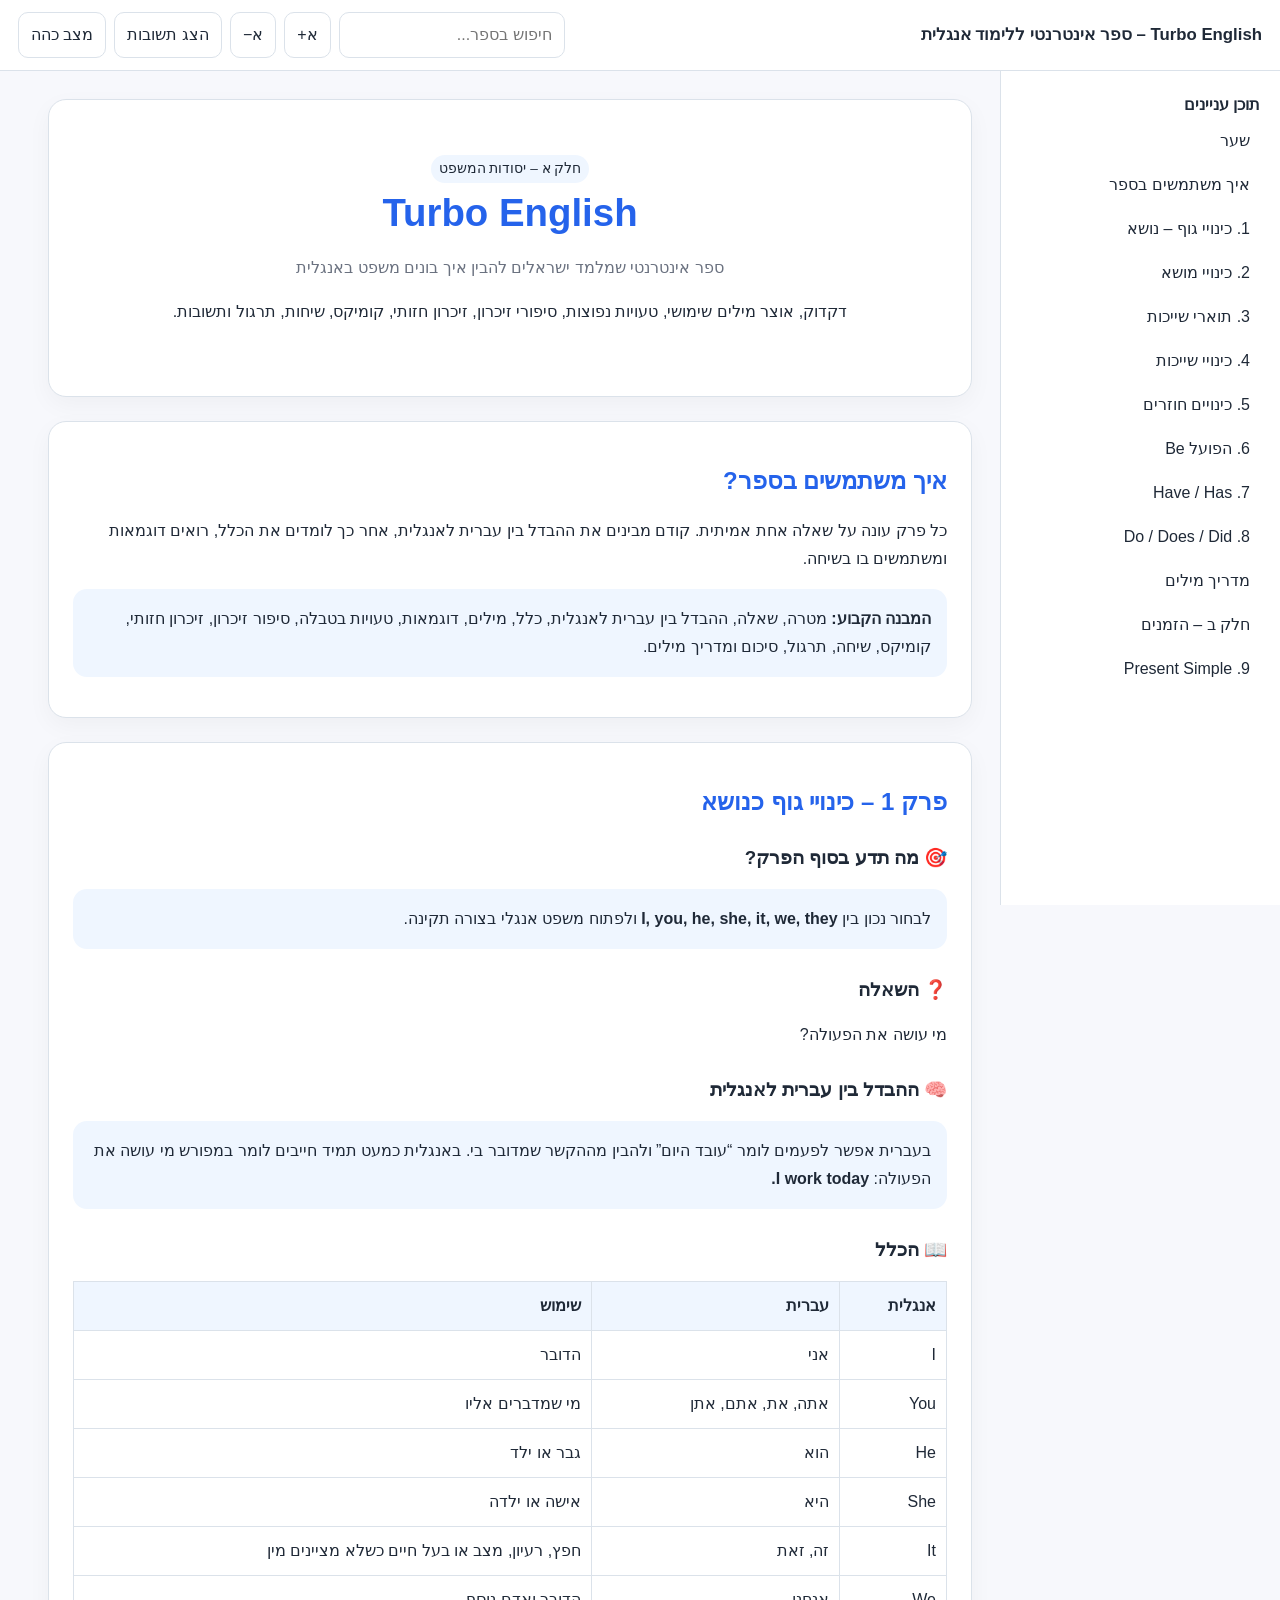
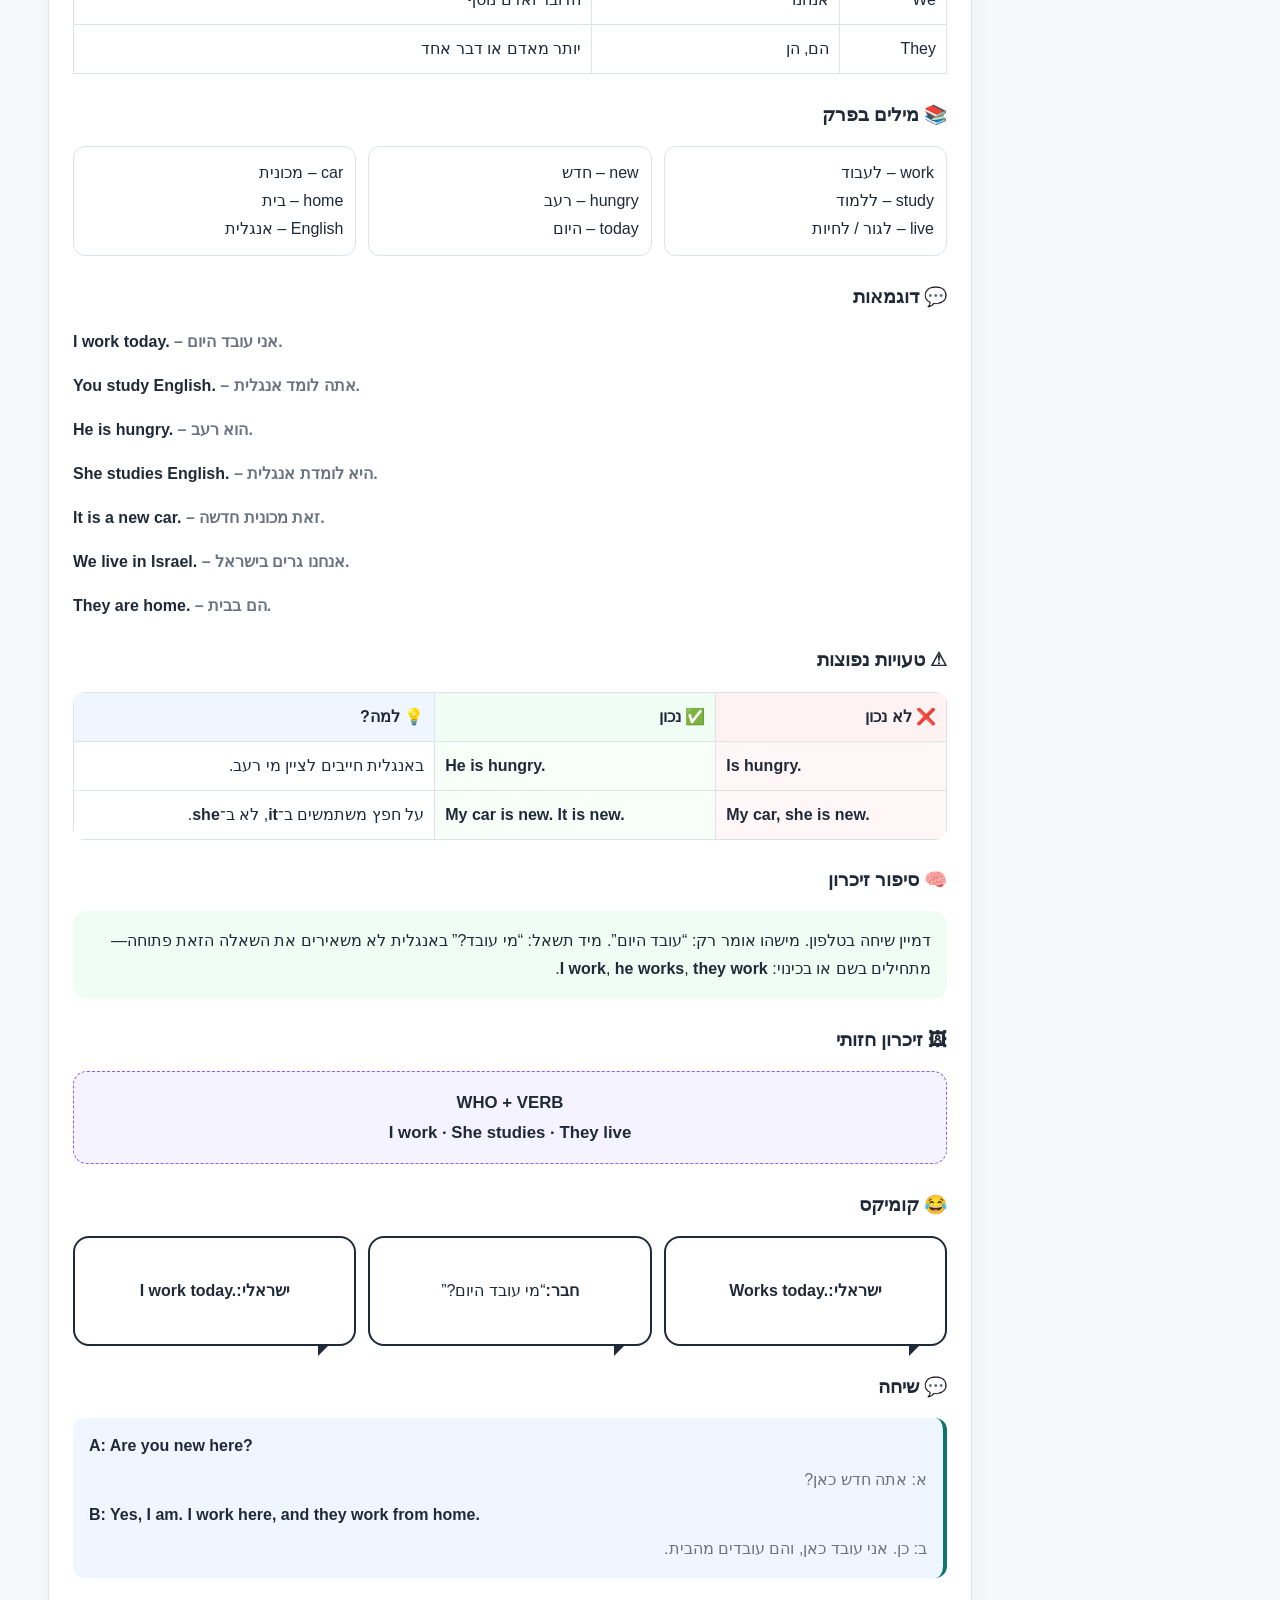
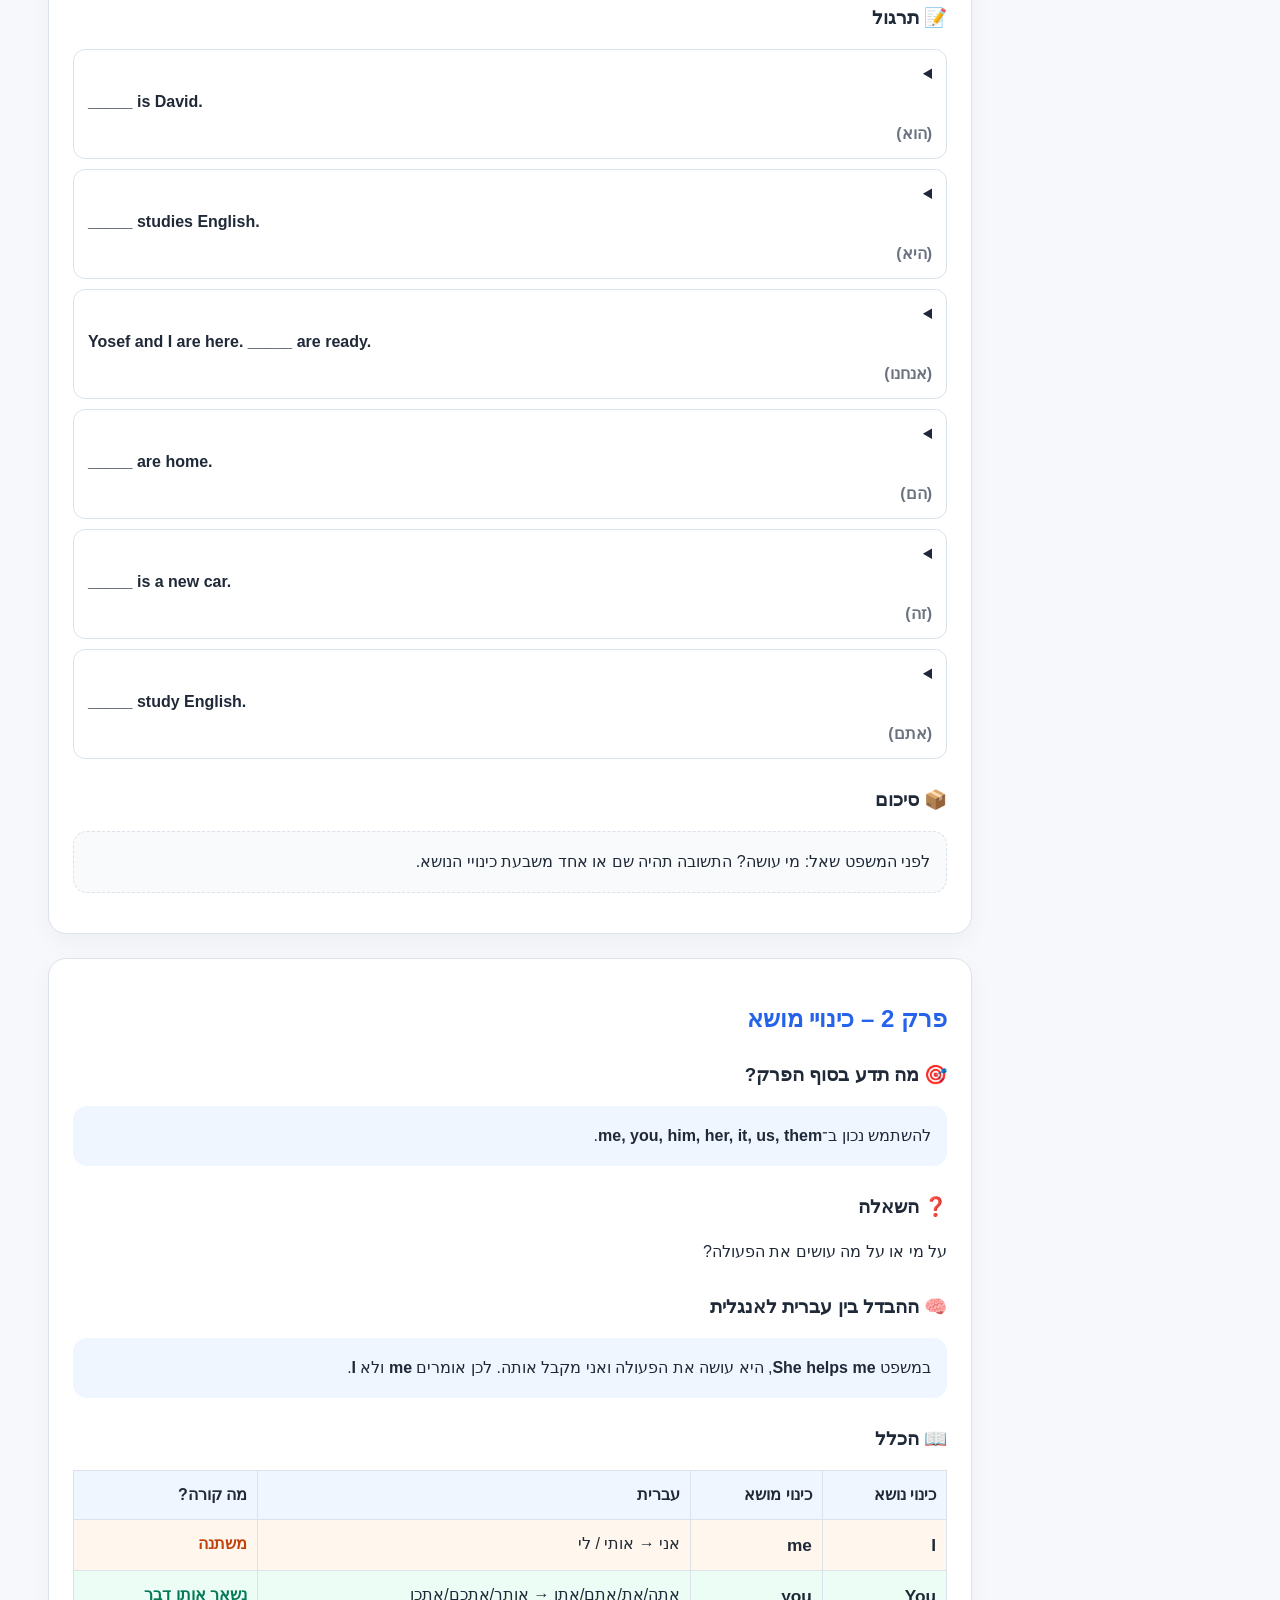
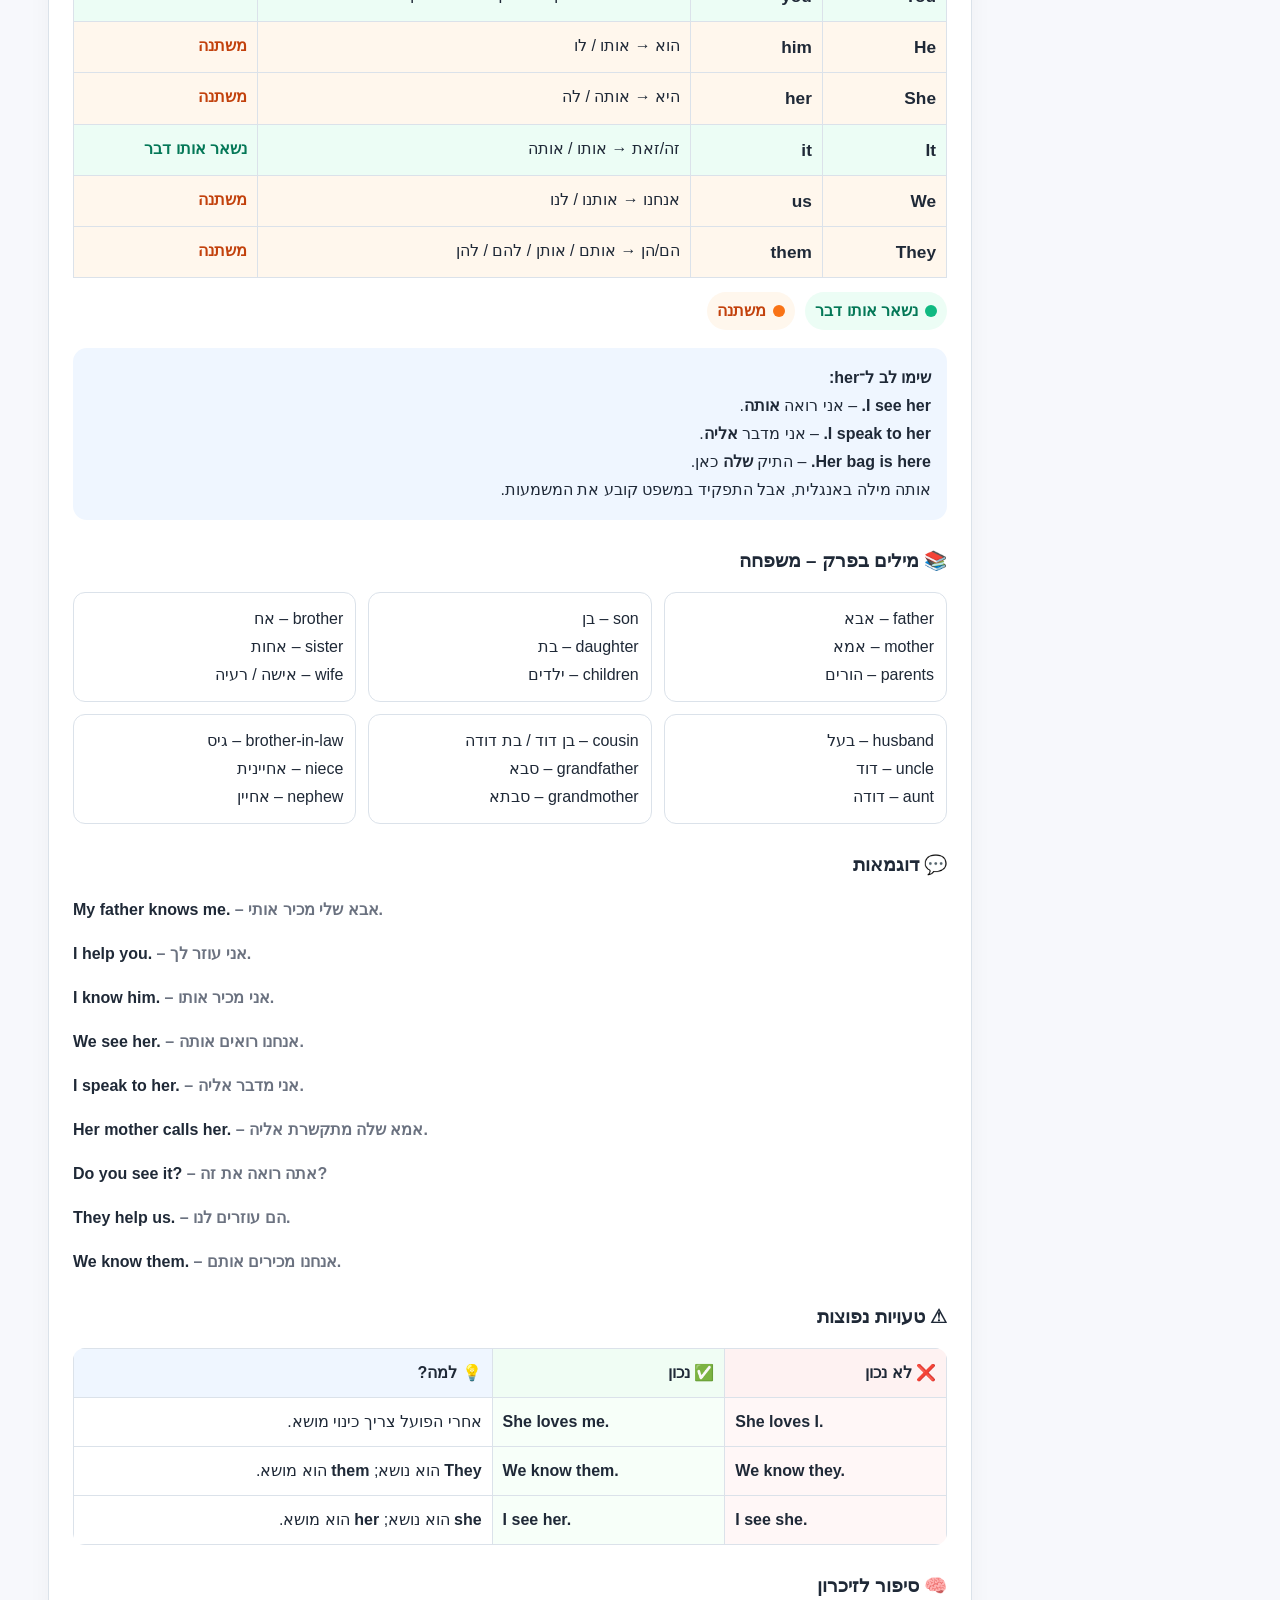
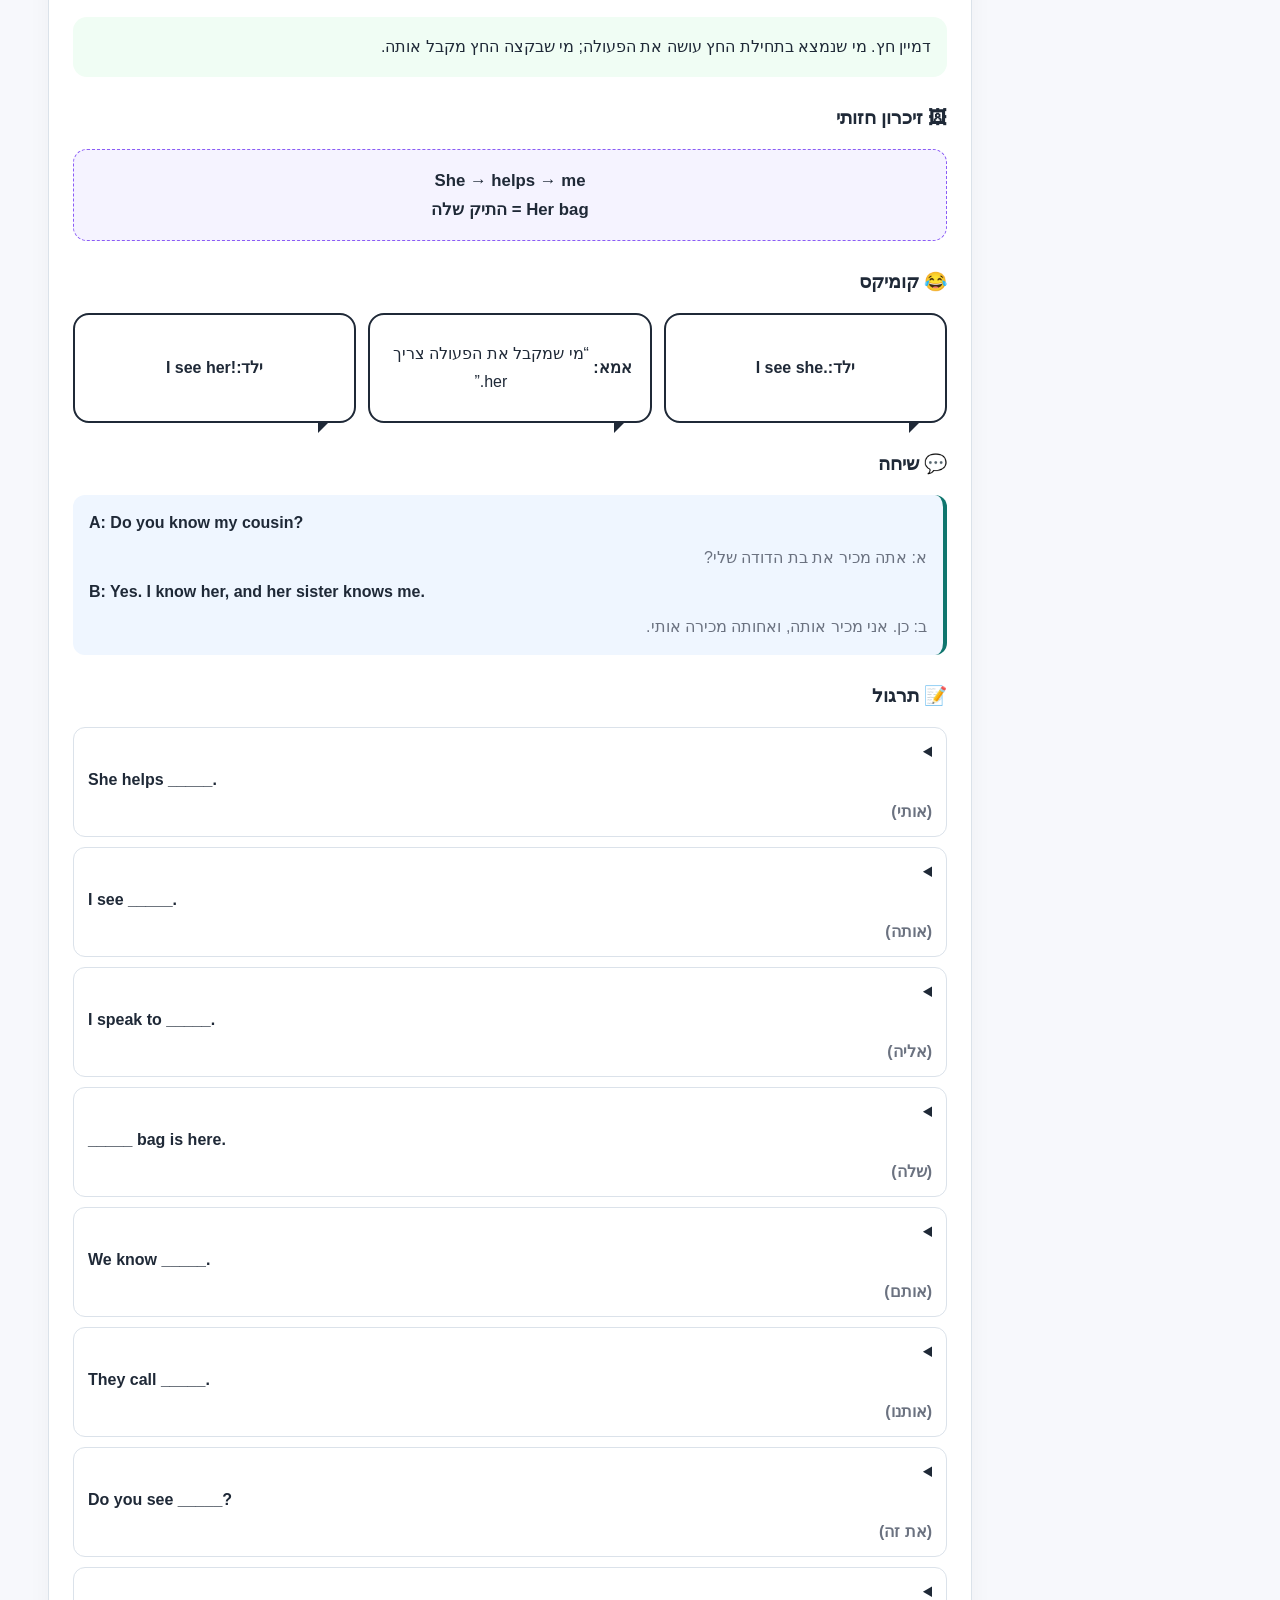
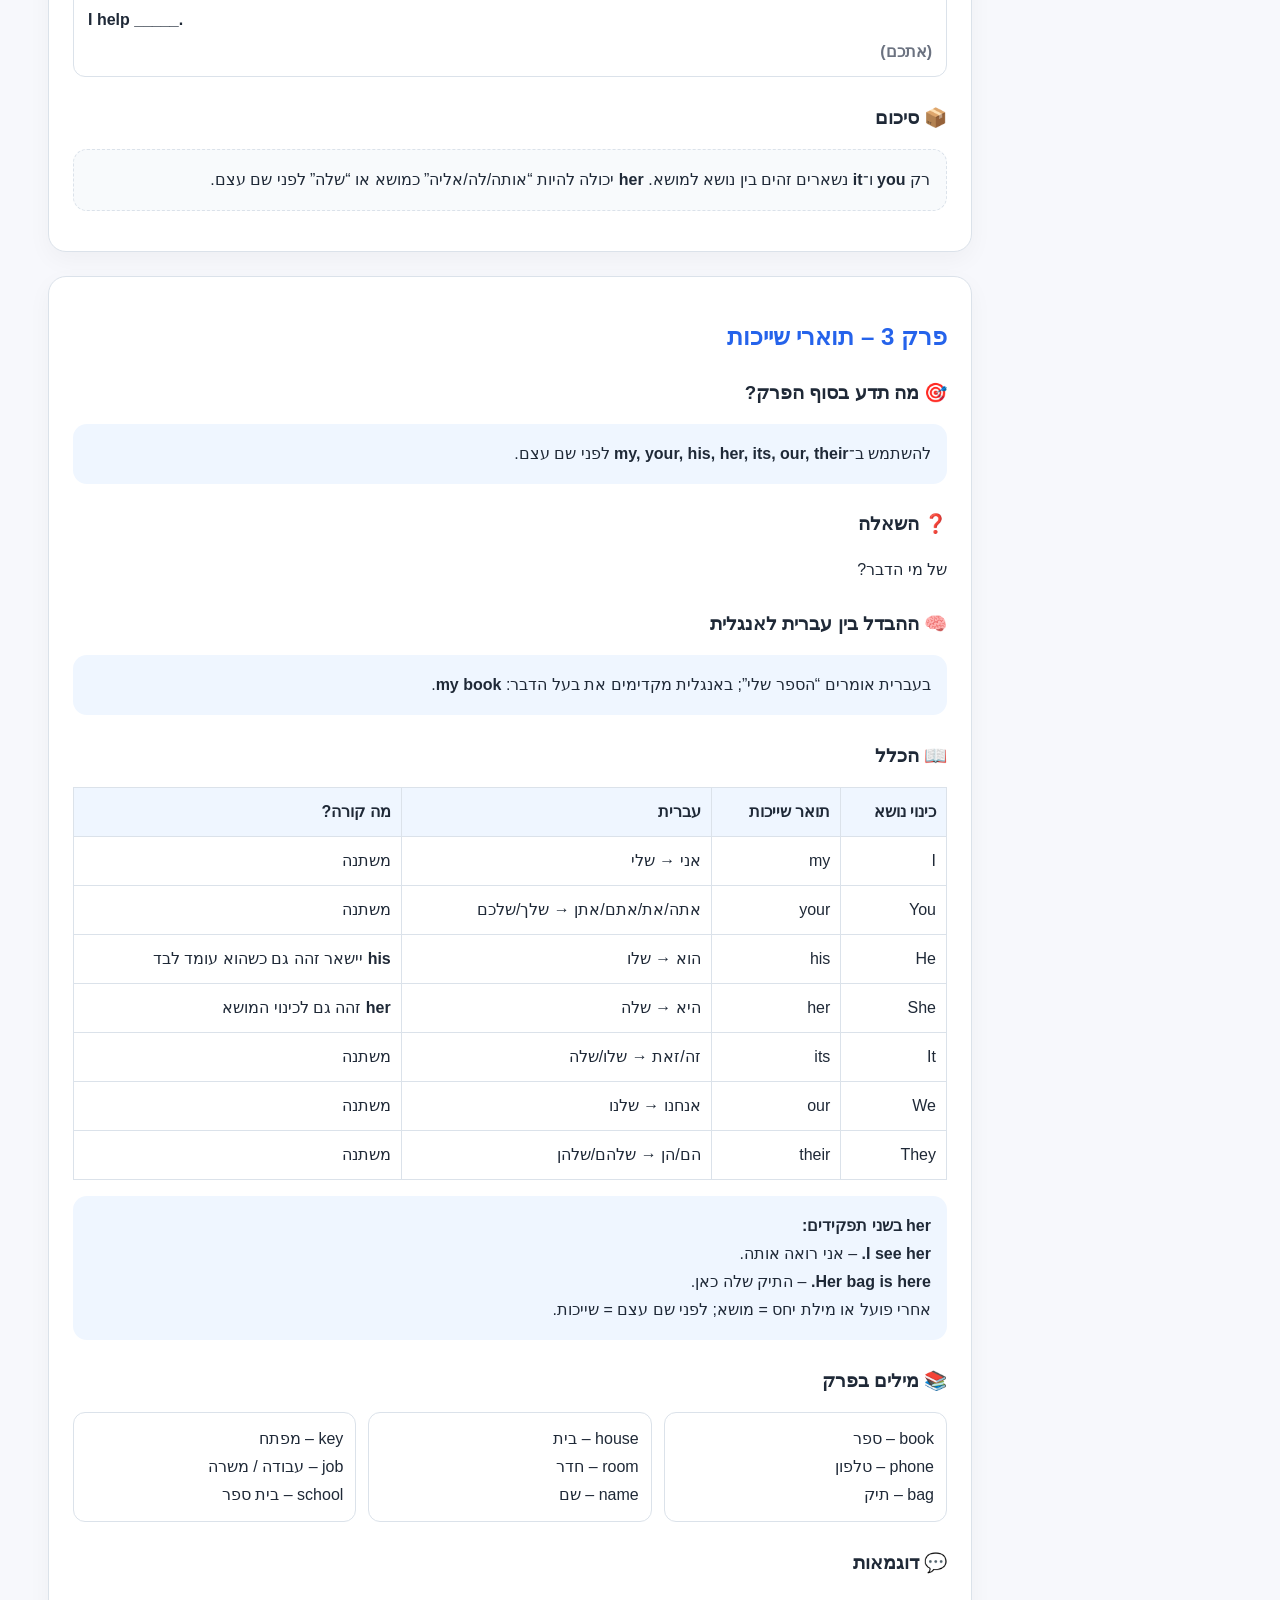
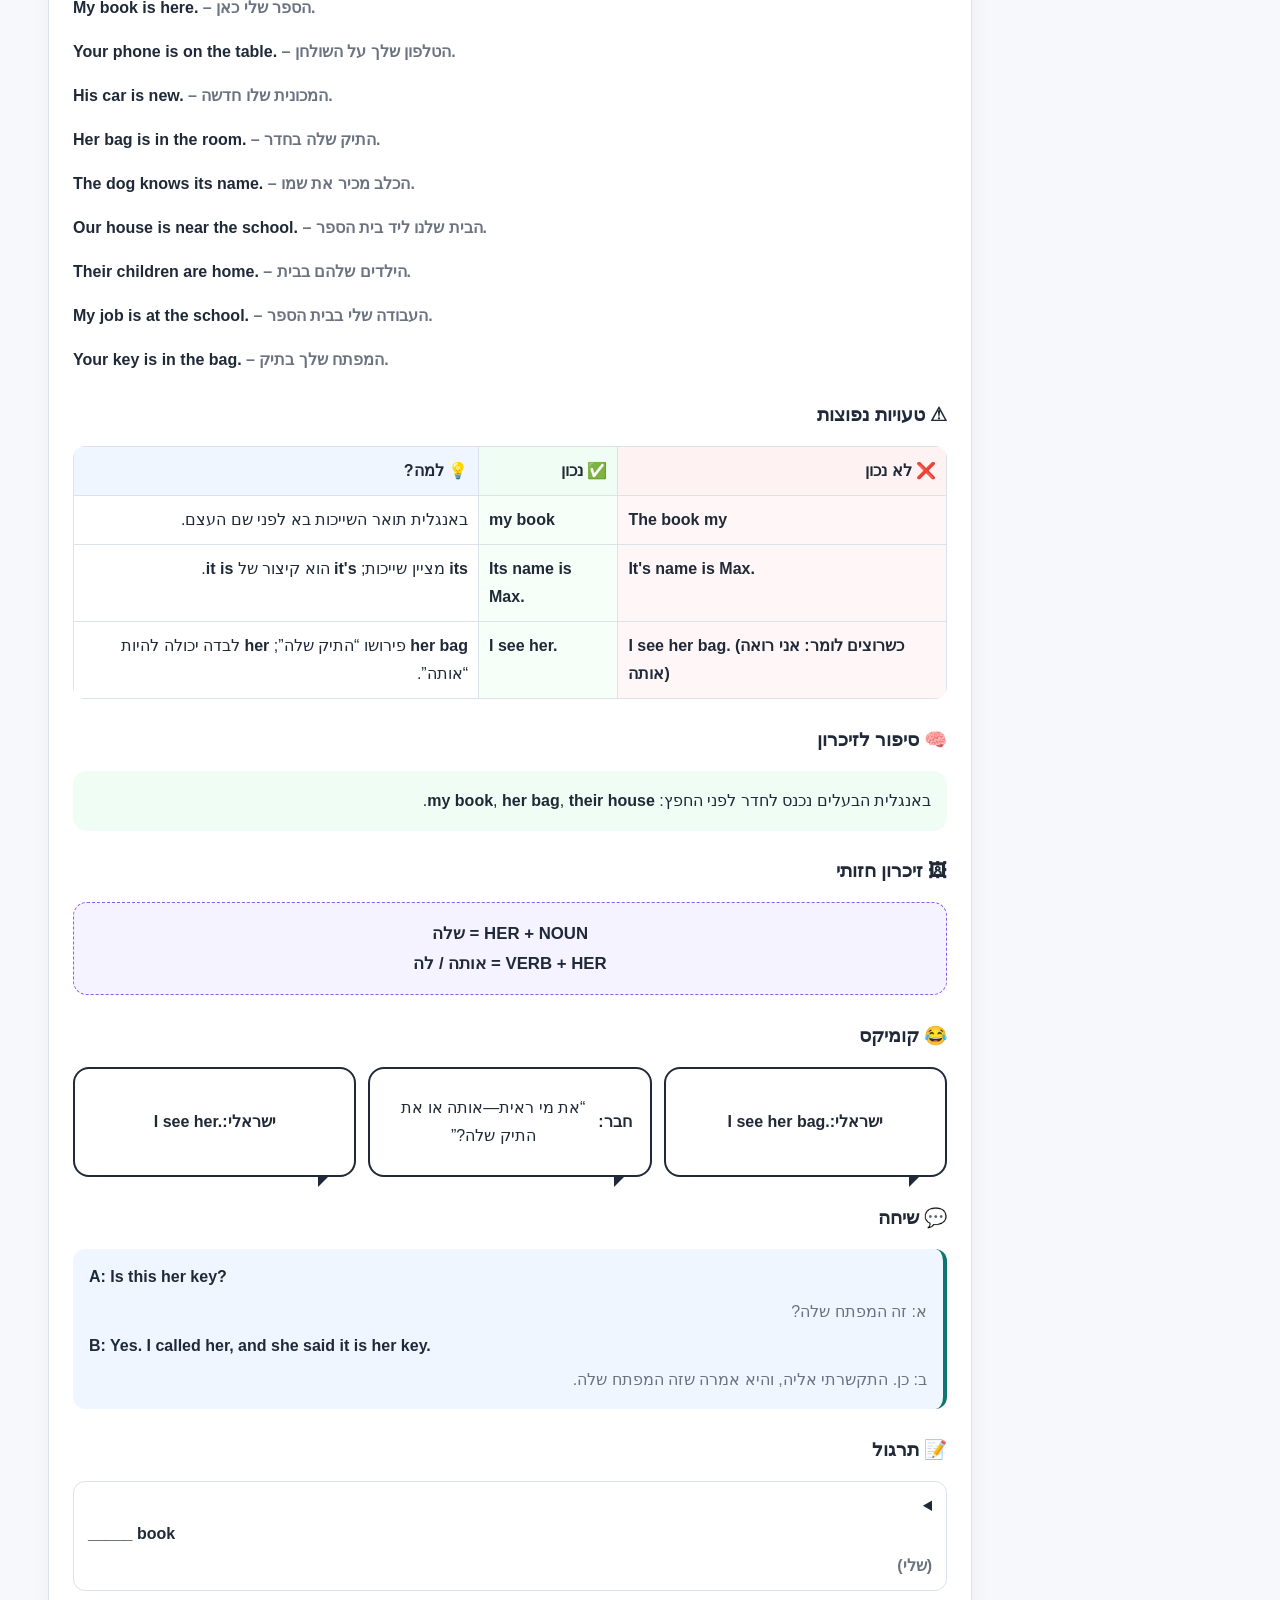
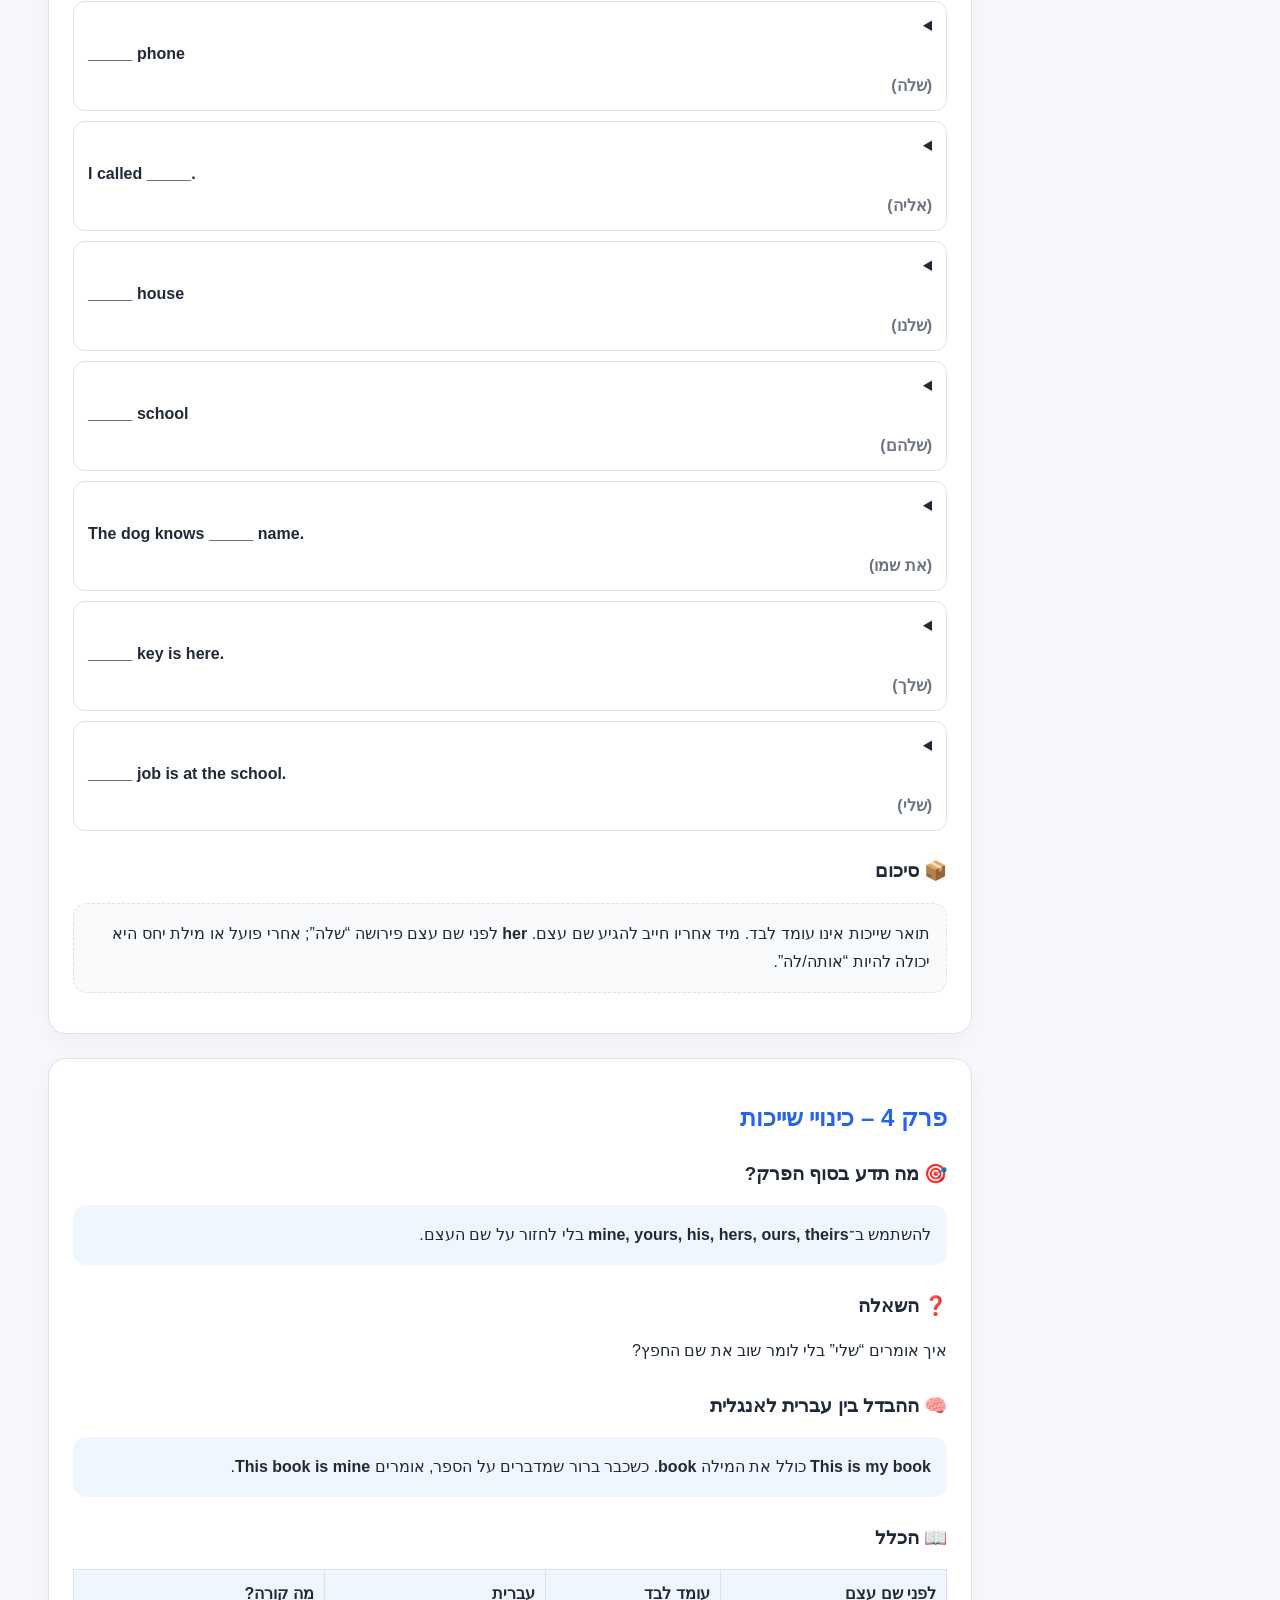
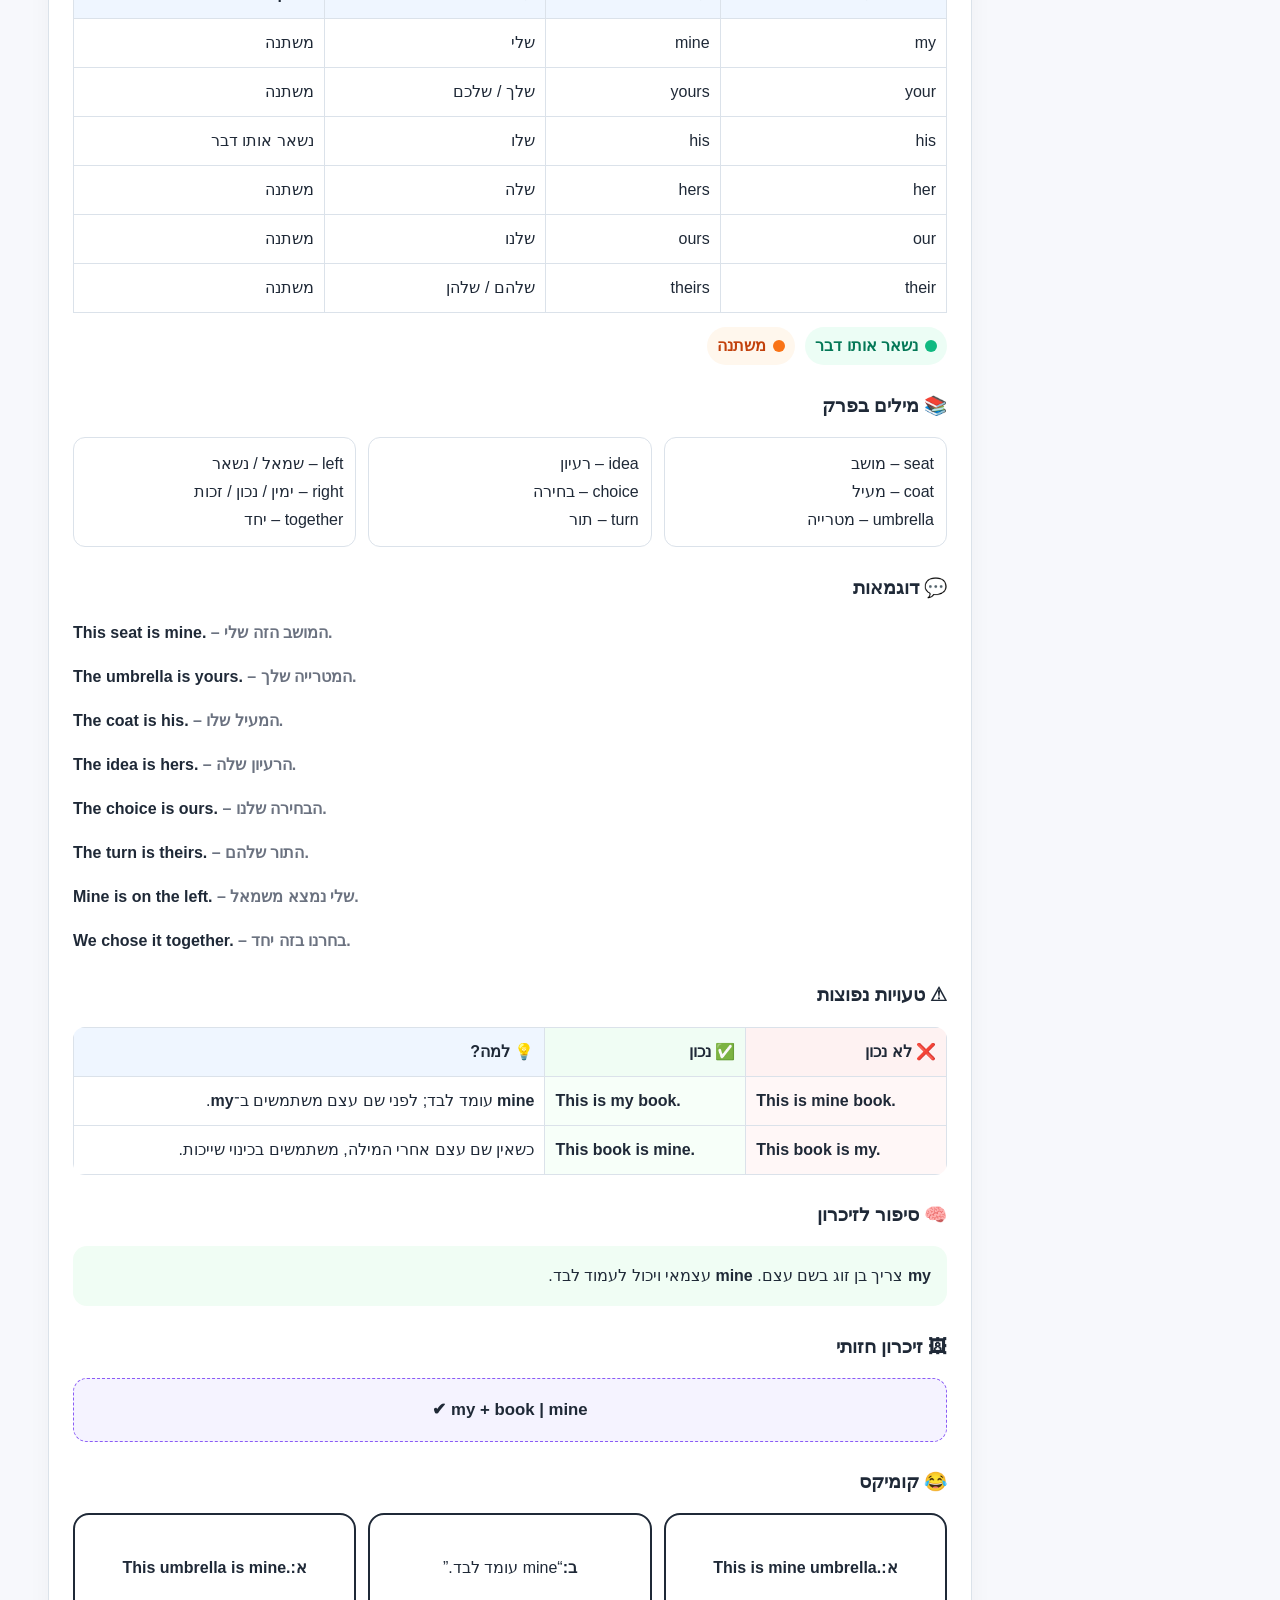
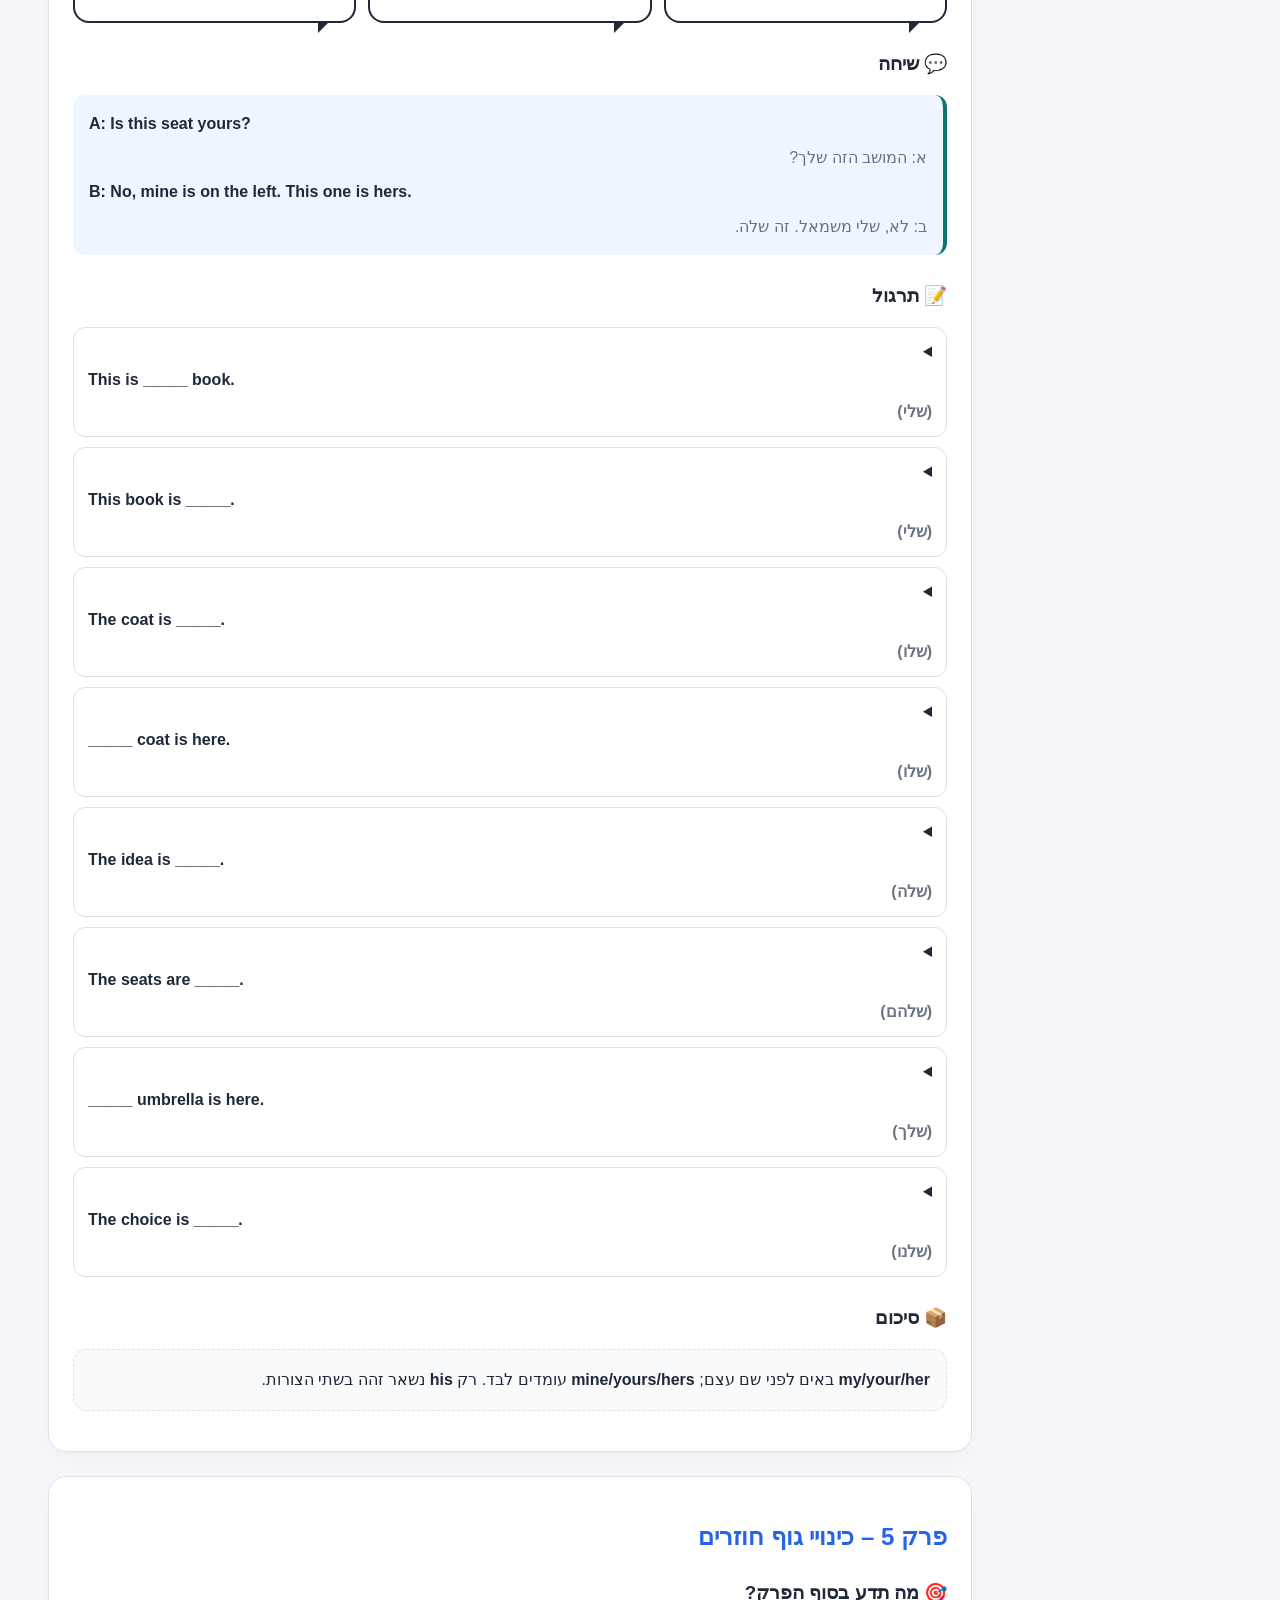
==== commit e9939d59: "Add Part B introduction and Present Simple chapter" ====
--- a/index.html
+++ b/index.html
@@ -3,7 +3,7 @@
 <head>
   <meta charset="utf-8">
   <meta name="viewport" content="width=device-width,initial-scale=1">
-  <title>Turbo English – חלק א: יסודות המשפט</title>
+  <title>Turbo English – חלק א וחלק ב</title>
   <link rel="stylesheet" href="style.css">
 </head>
 <body>
@@ -31,6 +31,8 @@
   <a href="#ch7">7. Have / Has</a>
   <a href="#ch8">8. Do / Does / Did</a>
   <a href="#words">מדריך מילים</a>
+  <a href="#part2">חלק ב – הזמנים</a>
+  <a href="#ch9">9. Present Simple</a>
 </nav>
 <main>
 <section id="cover" class="cover">
@@ -270,6 +272,54 @@
 <article class="dictionary"><h3>need</h3><table><tr><th>משמעות</th><th>דוגמה</th><th>תרגום</th></tr><tr><td>להזדקק / צריך</td><td class="en">I need help.</td><td>אני צריך עזרה.</td></tr><tr><td>צורך</td><td class="en">There is no need to worry.</td><td>אין צורך לדאוג.</td></tr><tr><td>צריך לעשות</td><td class="en">You need to study.</td><td>אתה צריך ללמוד.</td></tr></table></article>
 <article class="dictionary"><h3>ready</h3><table><tr><th>משמעות</th><th>דוגמה</th><th>תרגום</th></tr><tr><td>מוכן</td><td class="en">I am ready.</td><td>אני מוכן.</td></tr><tr><td>מוכן לשימוש</td><td class="en">Dinner is ready.</td><td>ארוחת הערב מוכנה.</td></tr><tr><td>ready to – מוכן לעשות</td><td class="en">We are ready to go.</td><td>אנחנו מוכנים לצאת.</td></tr></table></article>
 </section>
+<section id="part2" class="cover">
+  <div class="tag">חלק ב – הזמנים</div>
+  <h2>איך האנגלית מסמנת זמן?</h2>
+  <p class="subtitle">בכל פרק נבדוק לא רק מתי הפעולה קורית, אלא גם איך הדובר מסתכל עליה.</p>
+  <p>נתחיל בהרגלים ועובדות, נעבור למה שקורה עכשיו, אחר כך לעבר, לעתיד ולזמנים שמחברים בין זמנים.</p>
+</section>
+<section id="ch9" class="chapter">
+<h2>פרק 9 – Present Simple: הרגלים, עובדות ומצבים קבועים</h2>
+<h3>🎯 מה תדע בסוף הפרק?</h3><div class="goal">לבנות משפטים חיוביים, שליליים ושאלות בזמן הווה פשוט, ולהבין מתי משתמשים בו.</div>
+<h3>❓ השאלה</h3><p>איך אומרים באנגלית משהו שקורה בדרך כלל, חוזר על עצמו או נכון באופן כללי?</p>
+<h3>🧠 ההבדל בין עברית לאנגלית</h3><div class="thinking">בעברית אומרים “אני עובד כל יום” ו“הוא עובד כל יום” כמעט באותו מבנה. באנגלית הגוף השלישי ביחיד מקבל סימן מיוחד: <span class="en">He works</span>. אבל בשאלה ובשלילה הסימן עובר ל־<span class="en">does</span>, ולכן הפועל חוזר לצורת הבסיס: <span class="en">Does he work?</span></div>
+<h3>📖 מתי משתמשים?</h3>
+<table><tr><th>שימוש</th><th>דוגמה</th><th>תרגום</th></tr><tr><td>הרגל או פעולה חוזרת</td><td class="en">I drink coffee every morning.</td><td>אני שותה קפה בכל בוקר.</td></tr><tr><td>עובדה כללית</td><td class="en">Water boils at 100°C.</td><td>מים רותחים ב־100 מעלות.</td></tr><tr><td>מצב קבוע או ממושך</td><td class="en">She lives in Jerusalem.</td><td>היא גרה בירושלים.</td></tr><tr><td>לוח זמנים קבוע</td><td class="en">The bus leaves at seven.</td><td>האוטובוס יוצא בשבע.</td></tr></table>
+<h3>📖 המבנה</h3>
+<table class="pronoun-compare"><tr><th>נושא</th><th>חיובי</th><th>שלילה</th><th>שאלה</th></tr><tr class="same"><td>I / You / We / They</td><td class="en">work</td><td class="en">do not work</td><td class="en">Do ... work?</td></tr><tr class="changed"><td>He / She / It</td><td class="en">works</td><td class="en">does not work</td><td class="en">Does ... work?</td></tr></table>
+<div class="legend"><span class="legend-item same-key">הפועל נשאר בסיסי</span><span class="legend-item changed-key">במשפט חיובי נוסף s/es</span></div>
+<h3>🔤 איך מוסיפים <span class="en">s / es</span>?</h3>
+<table><tr><th>סוג הפועל</th><th>כלל</th><th>דוגמה</th></tr><tr><td>רוב הפעלים</td><td>מוסיפים <span class="en">s</span></td><td class="en">work → works</td></tr><tr><td>סיומת s, sh, ch, x, o</td><td>מוסיפים <span class="en">es</span></td><td class="en">watch → watches, go → goes</td></tr><tr><td>עיצור + y</td><td>מחליפים <span class="en">y</span> ב־<span class="en">ies</span></td><td class="en">study → studies</td></tr><tr><td>תנועה + y</td><td>רק מוסיפים <span class="en">s</span></td><td class="en">play → plays</td></tr><tr><td>חריג חשוב</td><td><span class="en">have → has</span></td><td class="en">She has time.</td></tr></table>
+<h3>📚 מילים בפרק</h3><div class="word-grid"><div class="word-card">every – כל<br>morning – בוקר<br>usually – בדרך כלל</div><div class="word-card">often – לעיתים קרובות<br>sometimes – לפעמים<br>never – אף פעם לא</div><div class="word-card">drink – לשתות<br>eat – לאכול<br>start – להתחיל</div><div class="word-card">finish – לסיים<br>leave – לעזוב / לצאת<br>arrive – להגיע</div></div>
+<h3>💬 דוגמאות</h3>
+<p class="en">I usually start work at eight. <span class="he">– אני בדרך כלל מתחיל לעבוד בשמונה.</span></p>
+<p class="en">She starts work at eight. <span class="he">– היא מתחילה לעבוד בשמונה.</span></p>
+<p class="en">We often eat at home. <span class="he">– אנחנו אוכלים לעיתים קרובות בבית.</span></p>
+<p class="en">He never drinks coffee. <span class="he">– הוא אף פעם לא שותה קפה.</span></p>
+<p class="en">The lesson finishes at six. <span class="he">– השיעור מסתיים בשש.</span></p>
+<p class="en">The train leaves at seven and arrives at eight. <span class="he">– הרכבת יוצאת בשבע ומגיעה בשמונה.</span></p>
+<h3>📍 מילות תדירות</h3><div class="thinking">מילים כמו <span class="en">usually, often, sometimes, never</span> באות בדרך כלל <strong>לפני פועל רגיל</strong>: <span class="en">I usually work</span>. עם <span class="en">be</span> הן באות בדרך כלל <strong>אחריו</strong>: <span class="en">She is usually busy</span>.</div>
+<h3>⚠ טעויות נפוצות</h3>
+<table class="mistake-table"><tr><th>❌ לא נכון</th><th>✅ נכון</th><th>💡 למה?</th></tr><tr><td class="en">He work every day.</td><td class="en">He works every day.</td><td>במשפט חיובי עם he/she/it מוסיפים s או es.</td></tr><tr><td class="en">Does she works here?</td><td class="en">Does she work here?</td><td>ה־s כבר נמצא בתוך does; הפועל נשאר בסיסי.</td></tr><tr><td class="en">She don't drink coffee.</td><td class="en">She doesn't drink coffee.</td><td>עם she משתמשים ב־doesn't.</td></tr><tr><td class="en">I am work every day.</td><td class="en">I work every day.</td><td>work הוא פועל רגיל; לא מוסיפים am.</td></tr></table>
+<h3>🧠 סיפור זיכרון</h3><div class="memory">ל־<span class="en">he, she, it</span> יש כרטיס קטן עם האות <span class="en">s</span>. במשפט חיובי הכרטיס נדבק לפועל: <span class="en">she works</span>. כשמגיע <span class="en">does</span>, הוא לוקח את הכרטיס אליו: <span class="en">Does she work?</span>.</div>
+<h3>🖼 זיכרון חזותי</h3><div class="visual-memory"><span class="en">She work<span style="text-decoration:underline">s</span>.</span><br><span class="en">Does she work?</span><br><span class="en">She doesn't work.</span></div>
+<h3>😂 קומיקס</h3><div class="comic"><div class="panel"><b>ישראלי:</b> <span class="en">Does he works?</span></div><div class="panel"><b>Does:</b> “לקחתי כבר את ה־s!”</div><div class="panel"><b>ישראלי:</b> <span class="en">Does he work?</span></div></div>
+<h3>💬 שיחה</h3><div class="dialogue"><p class="en">A: Do you work every day?</p><p class="he">א: אתה עובד בכל יום?</p><p class="en">B: No. I usually work from Sunday to Thursday.</p><p class="he">ב: לא. אני בדרך כלל עובד מיום ראשון עד יום חמישי.</p><p class="en">A: Does your wife work too?</p><p class="he">א: גם אשתך עובדת?</p><p class="en">B: Yes, she does. She starts early and finishes at four.</p><p class="he">ב: כן. היא מתחילה מוקדם ומסיימת בארבע.</p></div>
+<h3>📝 תרגול</h3>
+<details><summary><span class="exercise-line"><span class="en">He _____ every day.</span><span class="hint">(עובד)</span></span></summary><p class="en">He works every day.</p></details>
+<details><summary><span class="exercise-line"><span class="en">She _____ English.</span><span class="hint">(לומדת)</span></span></summary><p class="en">She studies English.</p></details>
+<details><summary><span class="exercise-line"><span class="en">The bus _____ at seven.</span><span class="hint">(יוצא)</span></span></summary><p class="en">The bus leaves at seven.</p></details>
+<details><summary><span class="exercise-line"><span class="he">הפוך לשאלה:</span><span class="en">He drinks coffee.</span></span></summary><p class="en">Does he drink coffee?</p></details>
+<details><summary><span class="exercise-line"><span class="he">הפוך לשלילה:</span><span class="en">She works here.</span></span></summary><p class="en">She doesn't work here.</p></details>
+<details><summary><span class="exercise-line"><span class="en">They _____ eat at home.</span><span class="hint">(בדרך כלל)</span></span></summary><p class="en">They usually eat at home.</p></details>
+<details><summary><span class="exercise-line"><span class="en">He is _____ busy.</span><span class="hint">(לעיתים קרובות)</span></span></summary><p class="en">He is often busy.</p></details>
+<details><summary><span class="exercise-line"><span class="en">Does she _____ at eight?</span><span class="hint">(מתחילה)</span></span></summary><p class="en">Does she start at eight?</p></details>
+<h3>📦 סיכום</h3><div class="summary">משתמשים ב־Present Simple להרגלים, עובדות, מצבים קבועים ולוחות זמנים. במשפט חיובי עם <span class="en">he/she/it</span> מוסיפים <span class="en">s/es</span>; בשאלה ובשלילה משתמשים ב־<span class="en">does</span> והפועל חוזר לצורת הבסיס.</div>
+<h3>📖 מילים בעלות כמה משמעויות בפרק</h3>
+<article class="dictionary"><h3>leave</h3><table><tr><th>משמעות</th><th>דוגמה</th><th>תרגום</th></tr><tr><td>לעזוב / לצאת</td><td class="en">I leave home at seven.</td><td>אני יוצא מהבית בשבע.</td></tr><tr><td>להשאיר</td><td class="en">Leave the key here.</td><td>השאר את המפתח כאן.</td></tr><tr><td>חופשה / רשות להיעדר</td><td class="en">She is on leave.</td><td>היא בחופשה.</td></tr></table></article>
+<article class="dictionary"><h3>start</h3><table><tr><th>משמעות</th><th>דוגמה</th><th>תרגום</th></tr><tr><td>להתחיל</td><td class="en">I start work at eight.</td><td>אני מתחיל לעבוד בשמונה.</td></tr><tr><td>התחלה</td><td class="en">It is a good start.</td><td>זאת התחלה טובה.</td></tr><tr><td>להפעיל</td><td class="en">Start the car.</td><td>התנע את המכונית.</td></tr></table></article>
+<article class="dictionary"><h3>finish</h3><table><tr><th>משמעות</th><th>דוגמה</th><th>תרגום</th></tr><tr><td>לסיים</td><td class="en">We finish work at five.</td><td>אנחנו מסיימים לעבוד בחמש.</td></tr><tr><td>גימור / שכבה חיצונית</td><td class="en">The table has a smooth finish.</td><td>לשולחן יש גימור חלק.</td></tr></table></article>
+</section>
 </main>
 </div>
 <script src="script.js"></script>
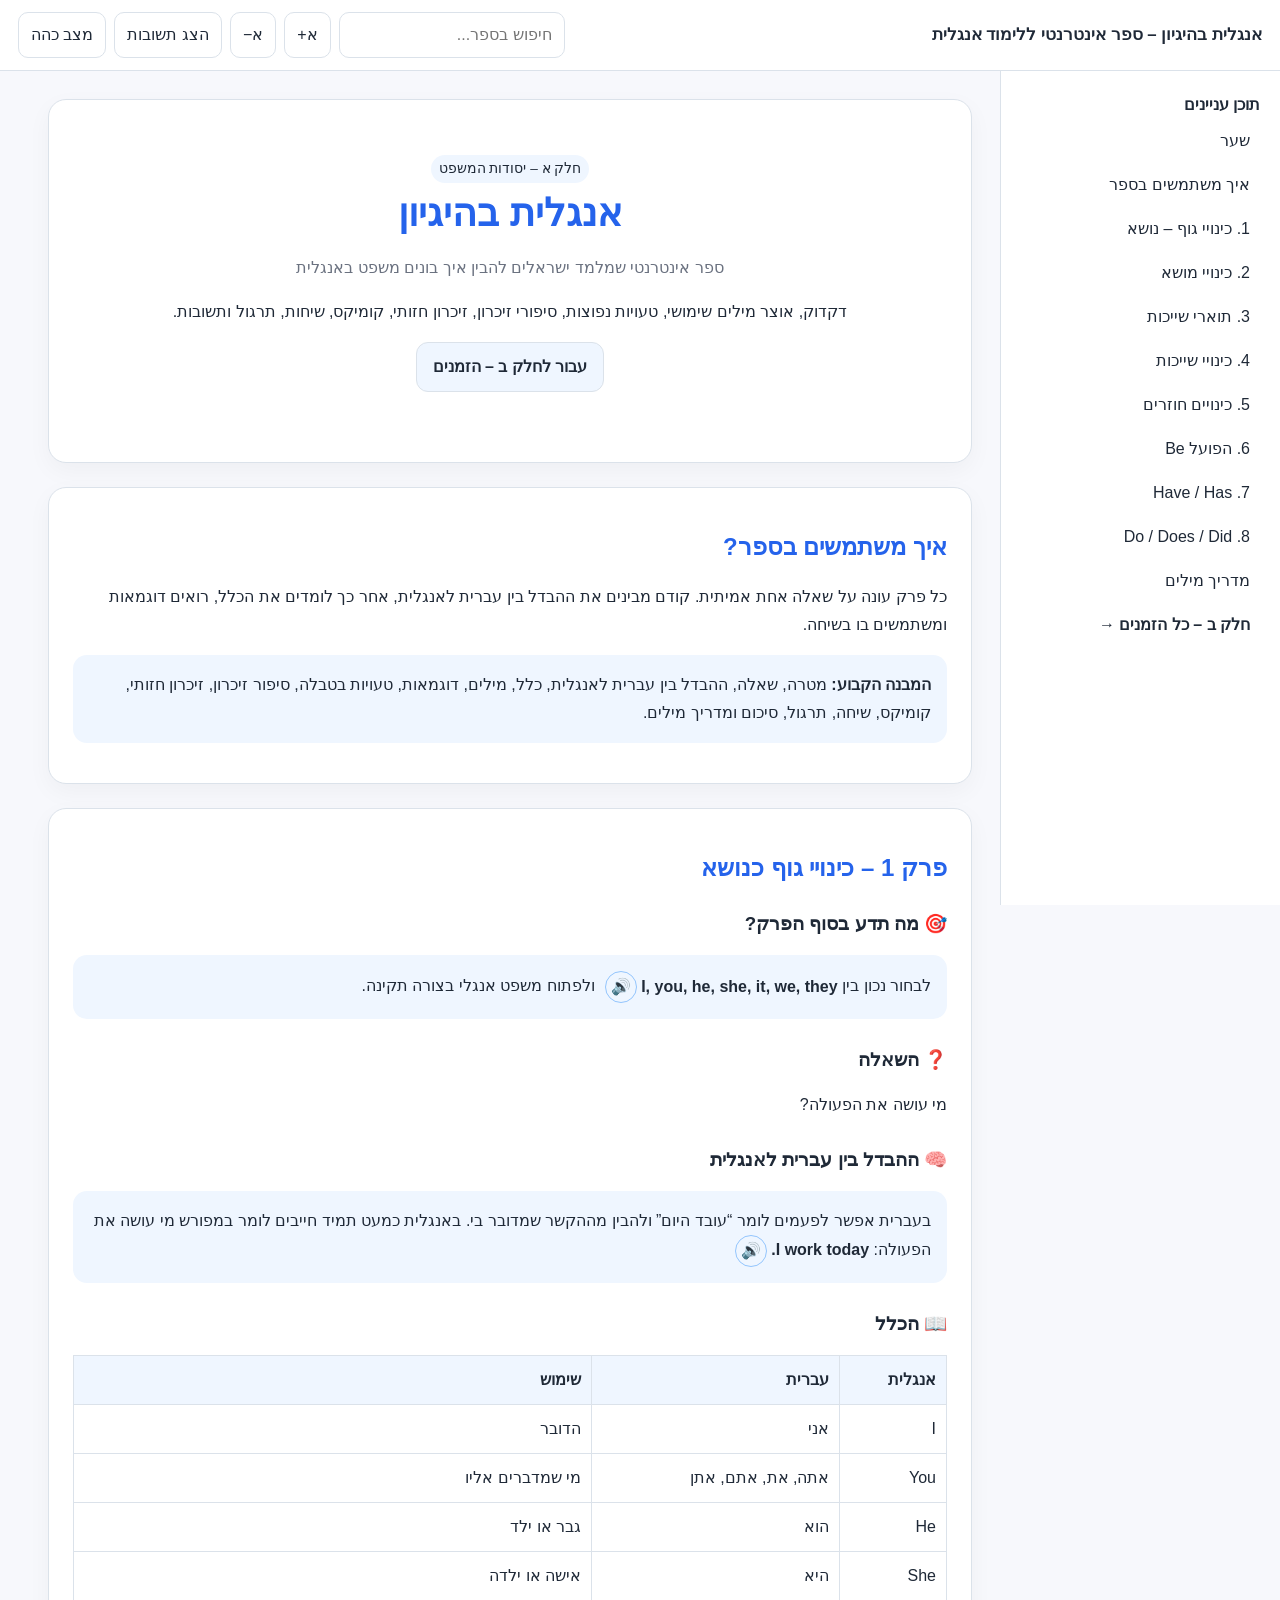
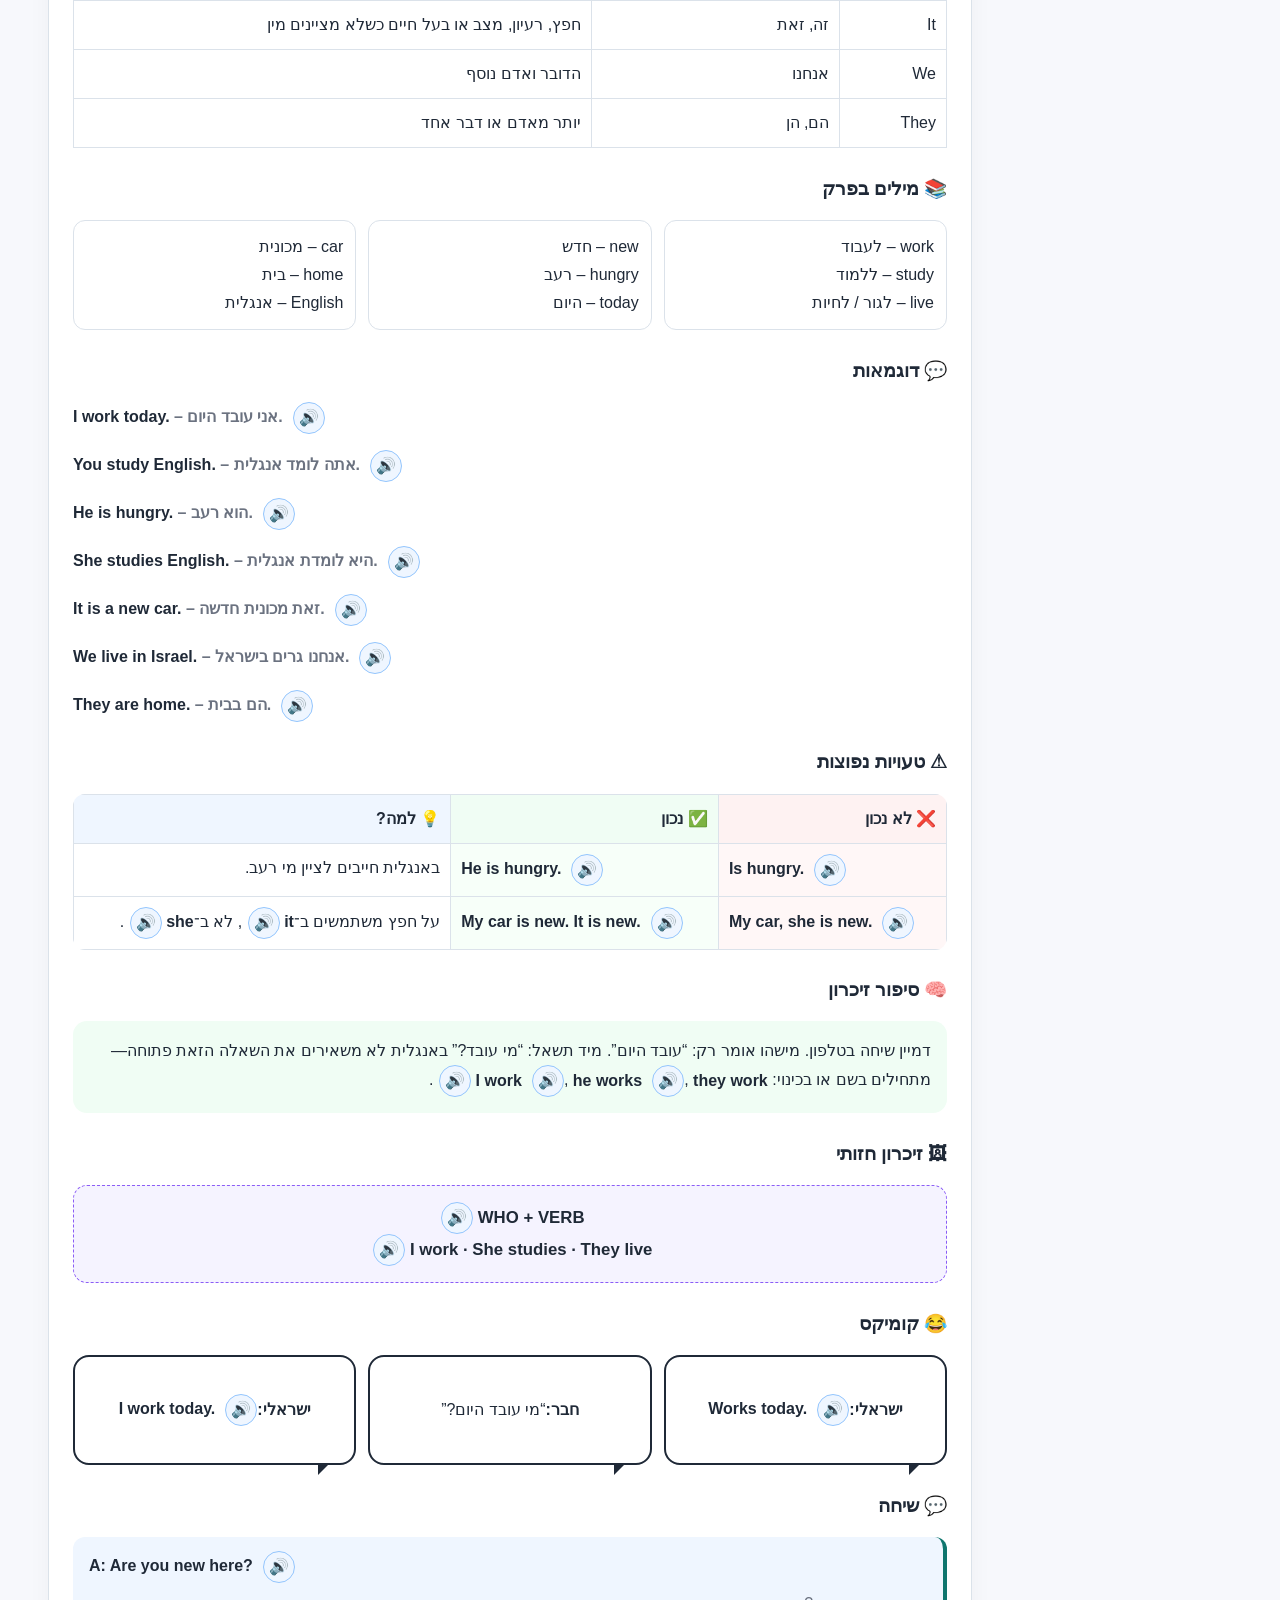
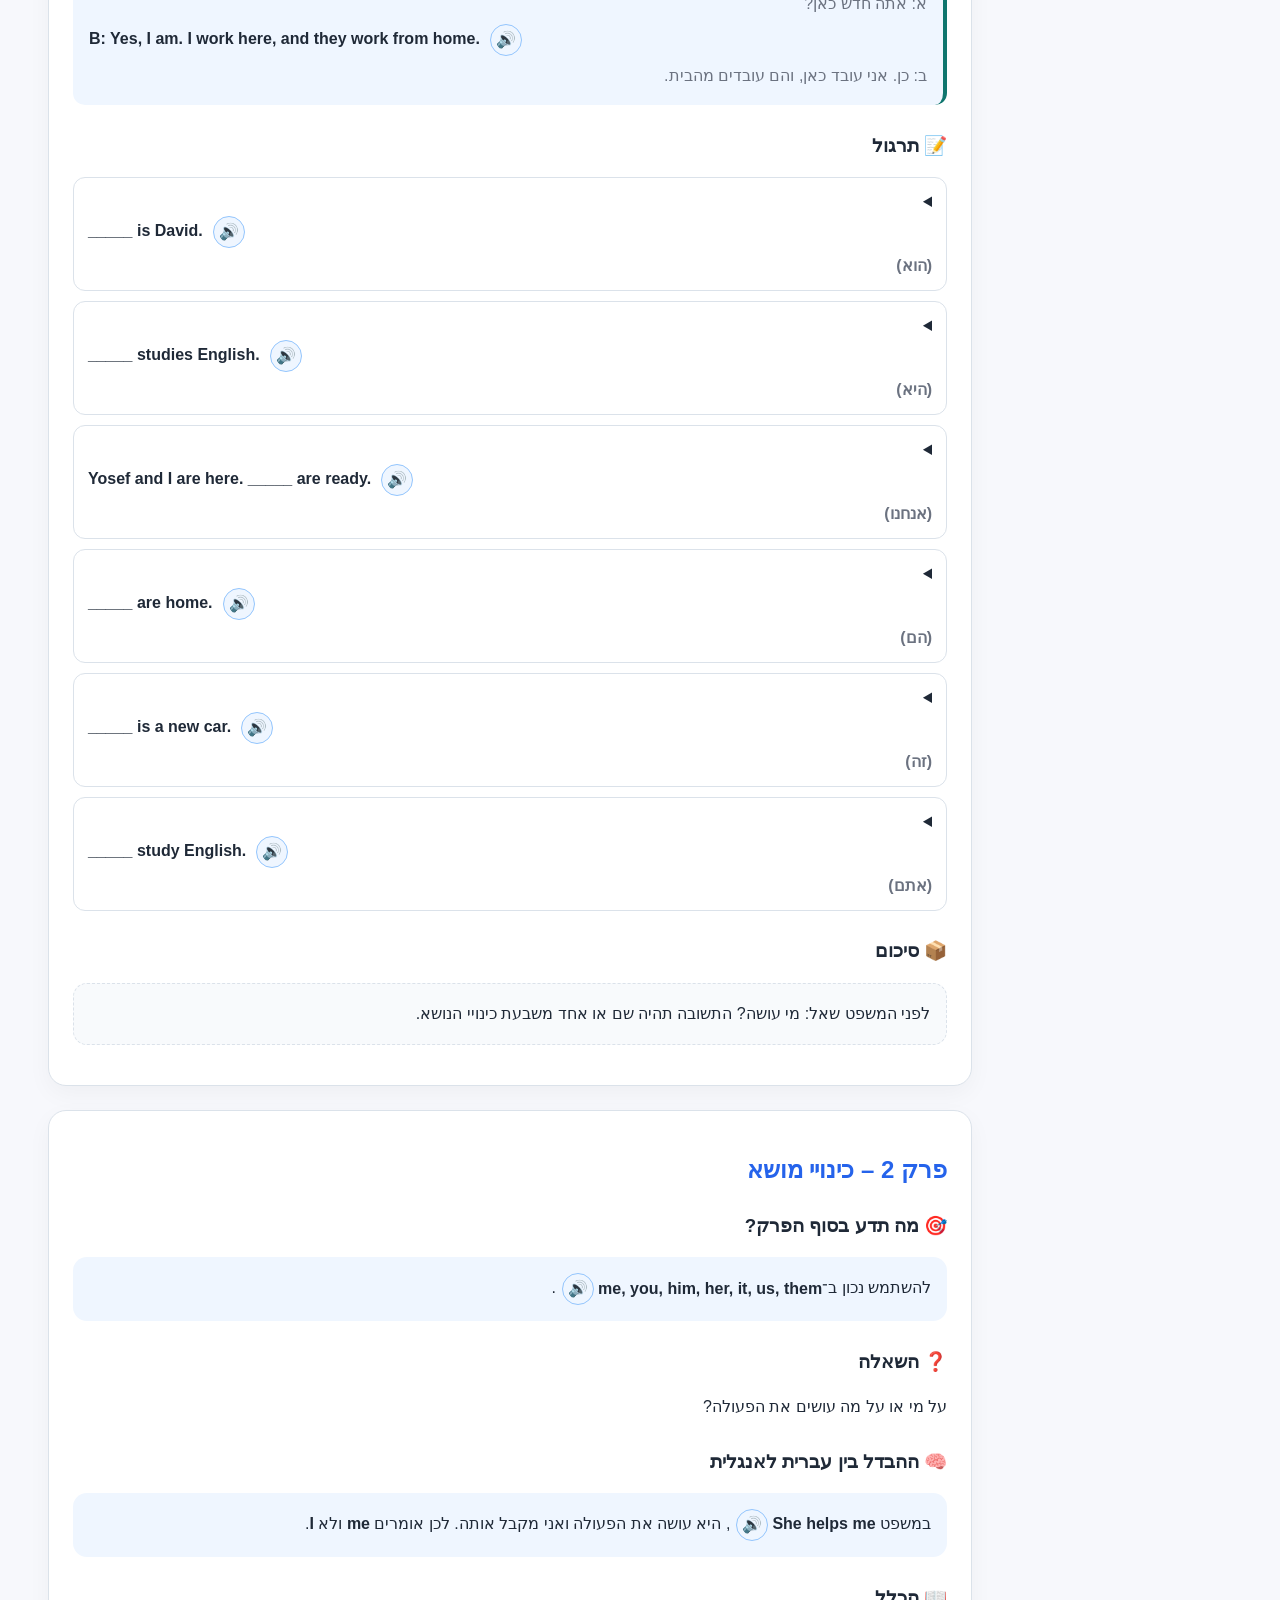
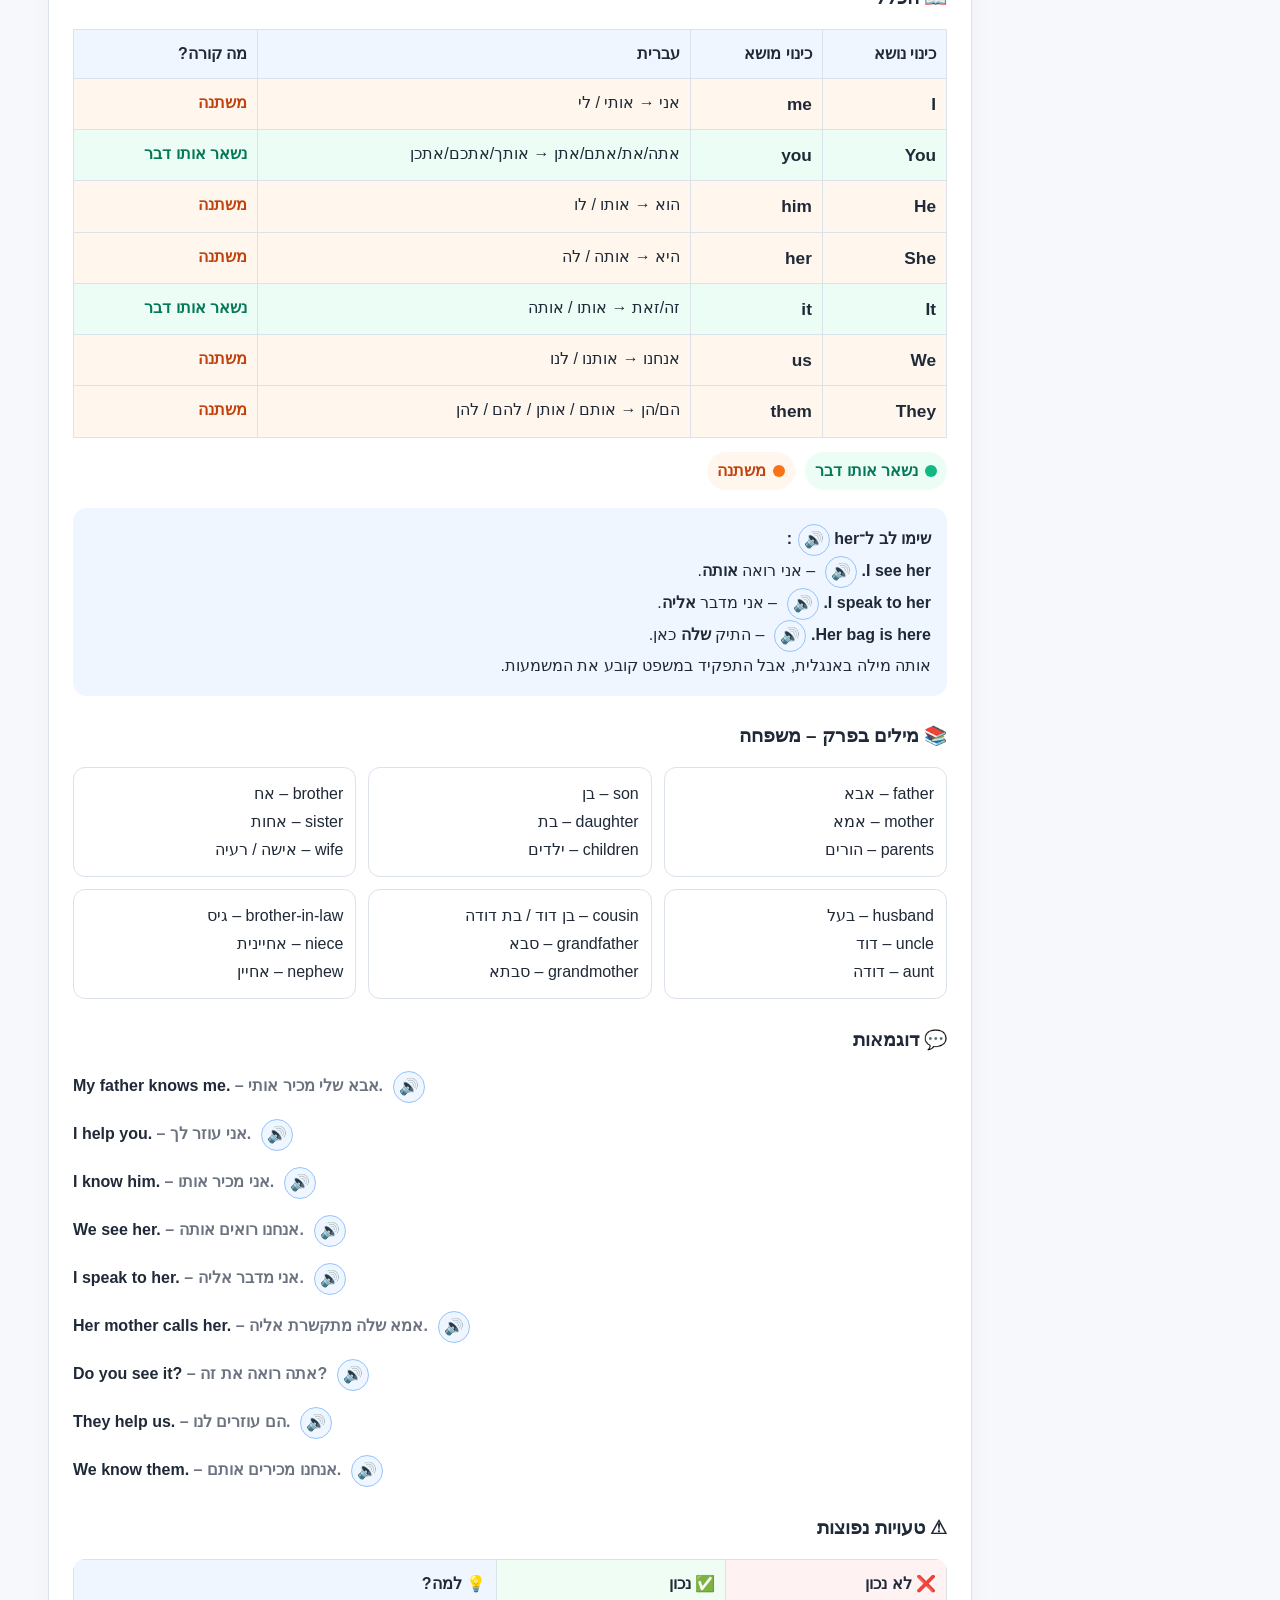
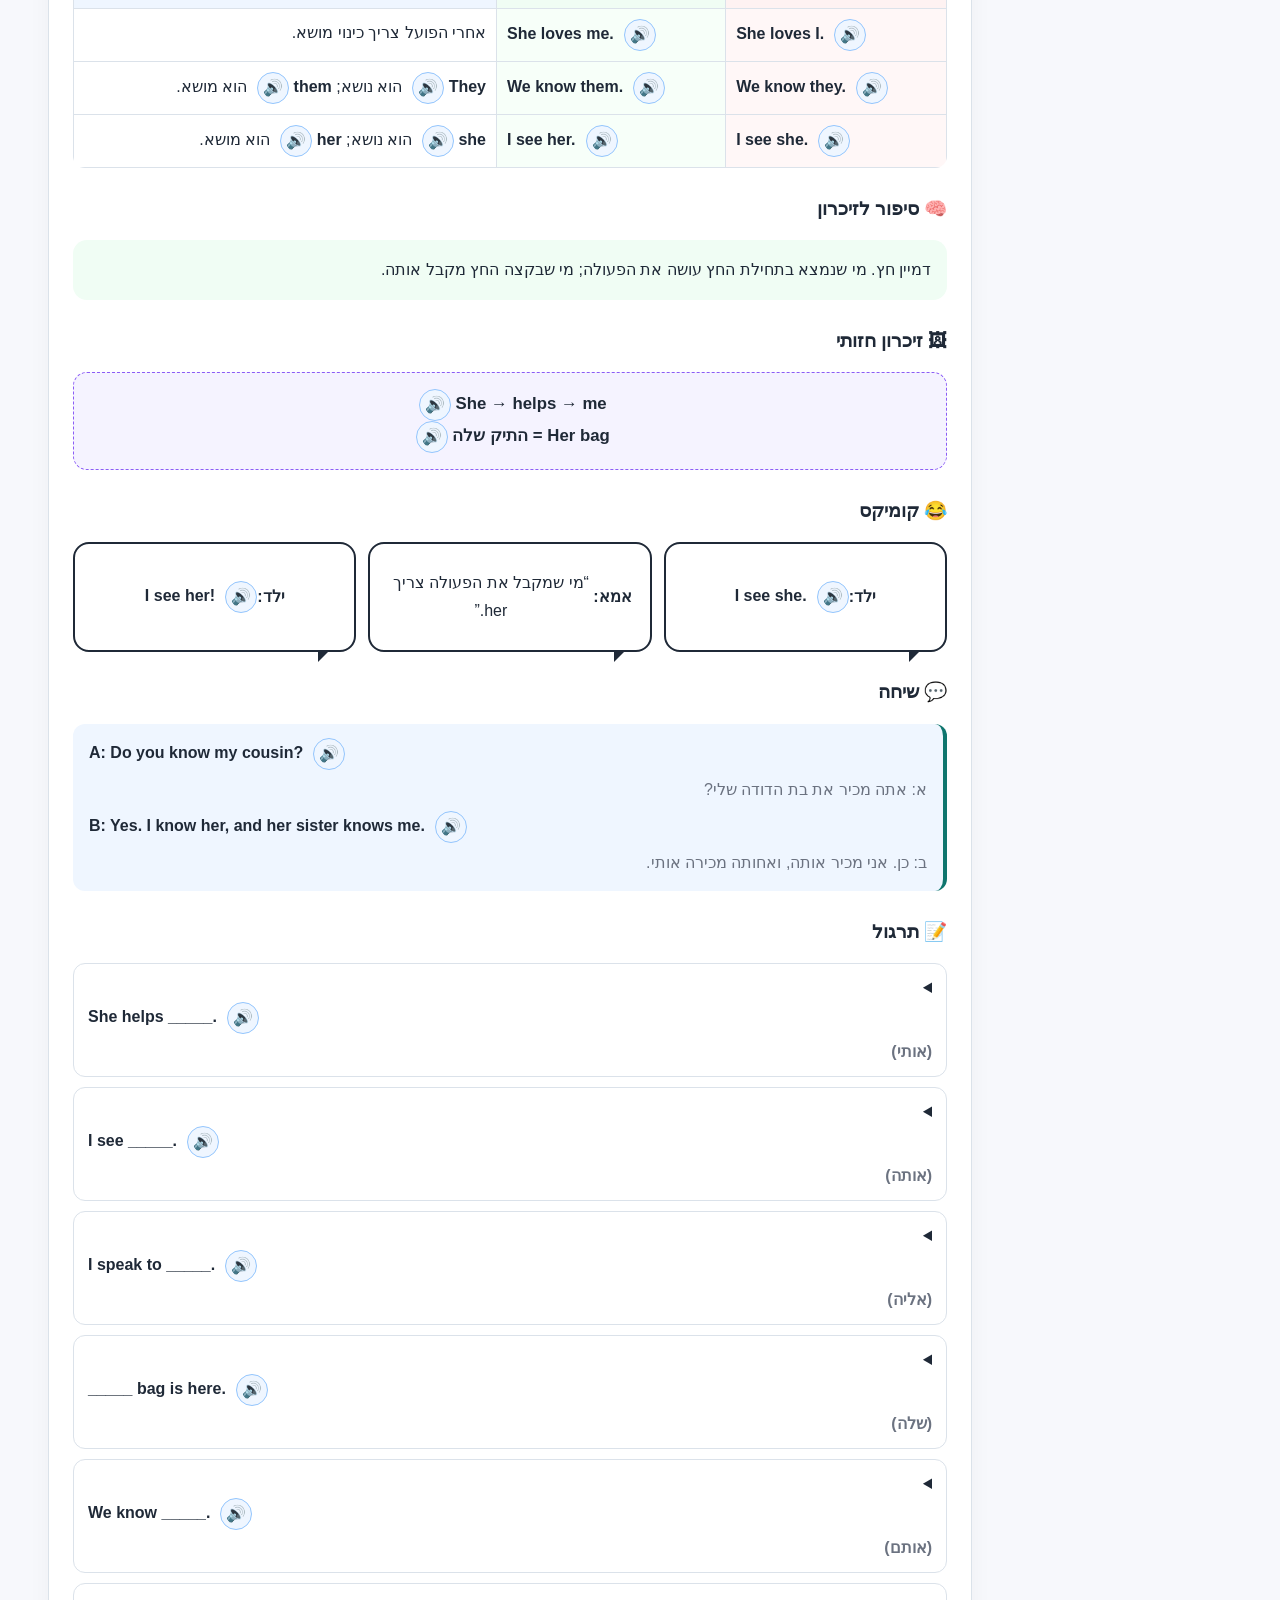
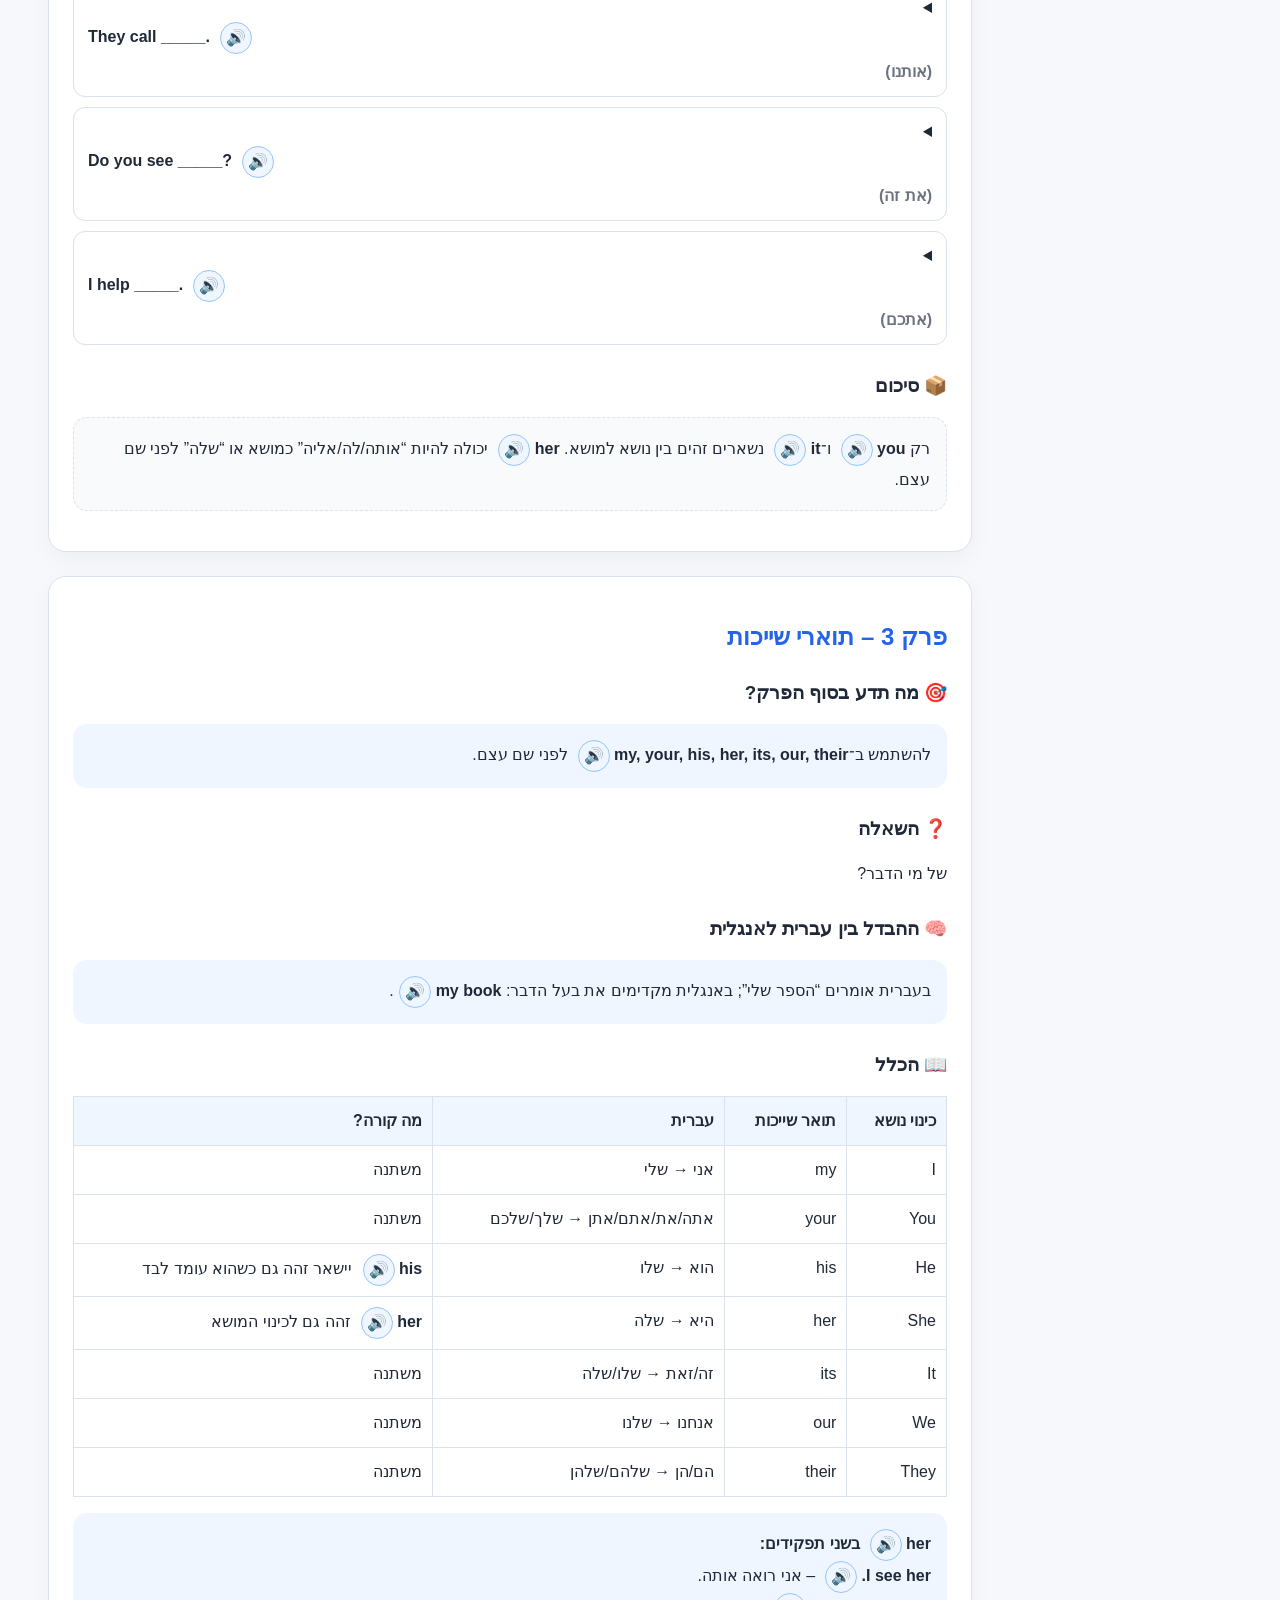
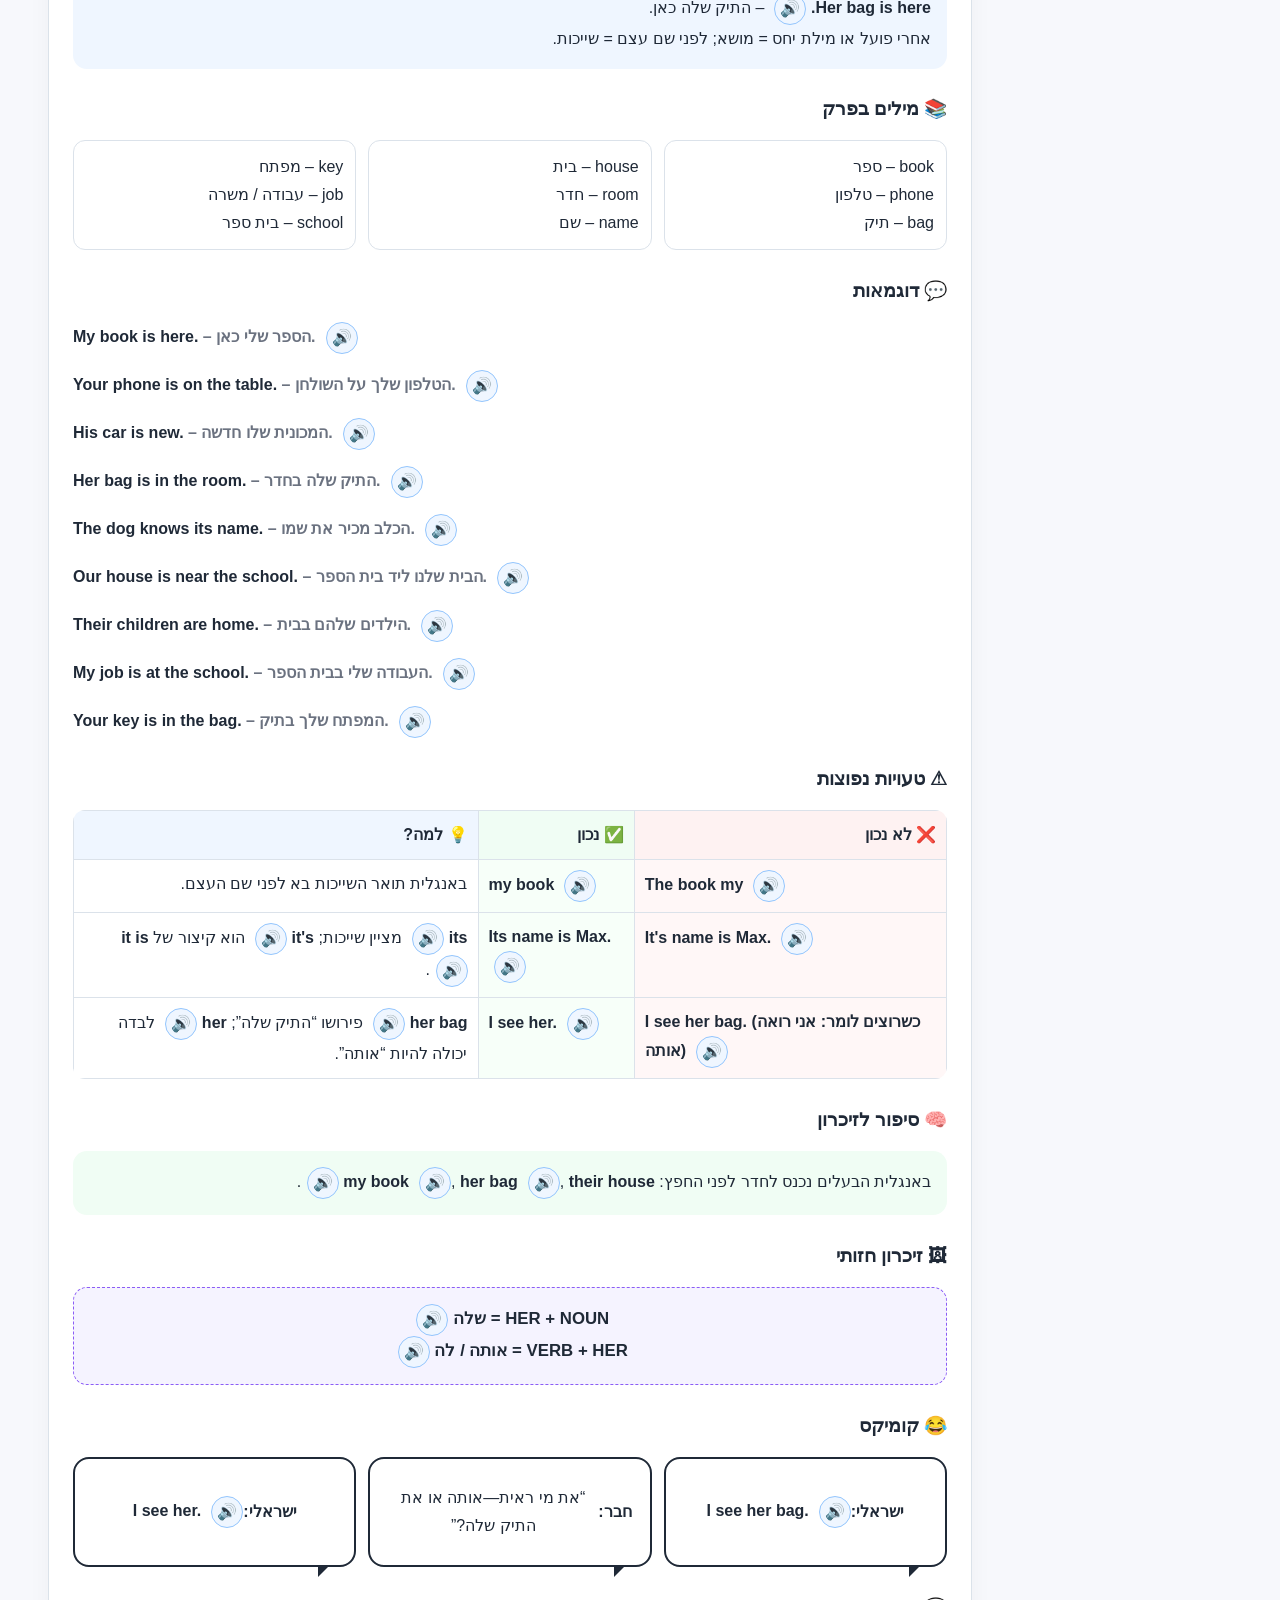
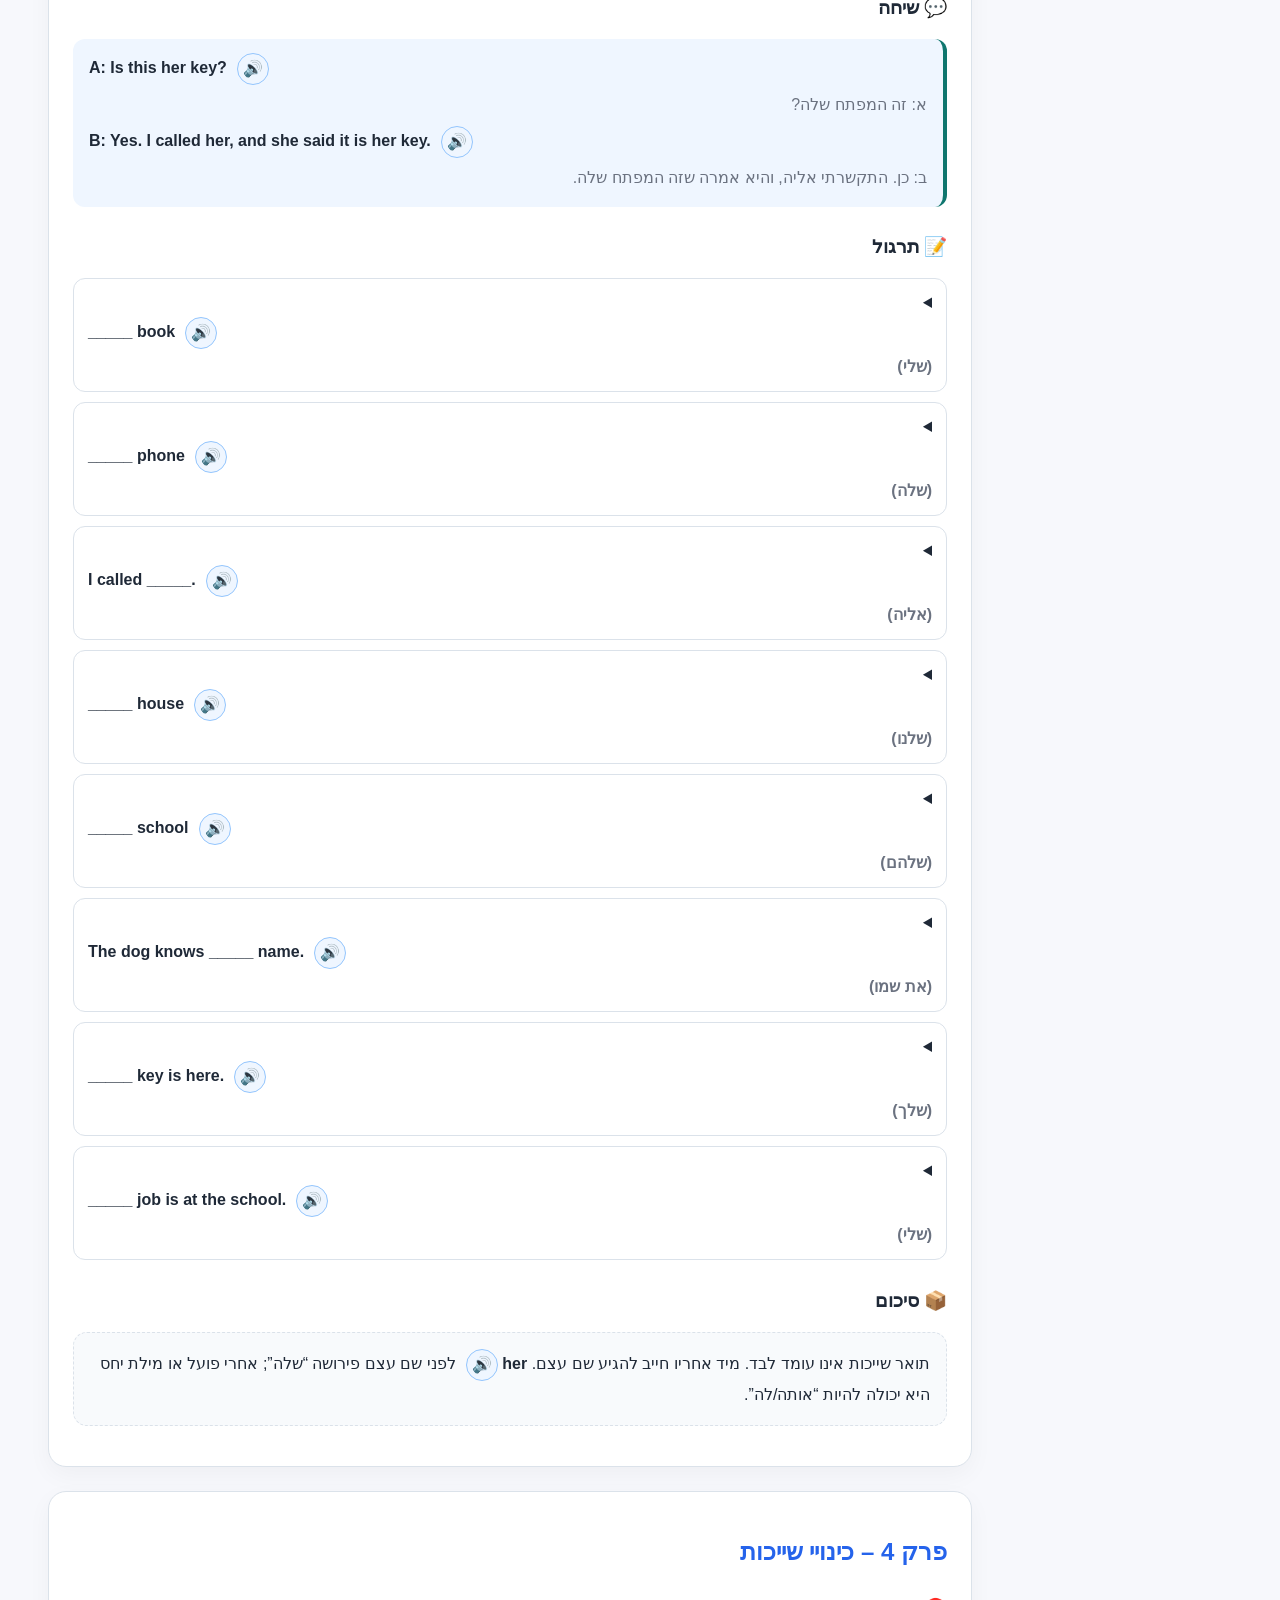
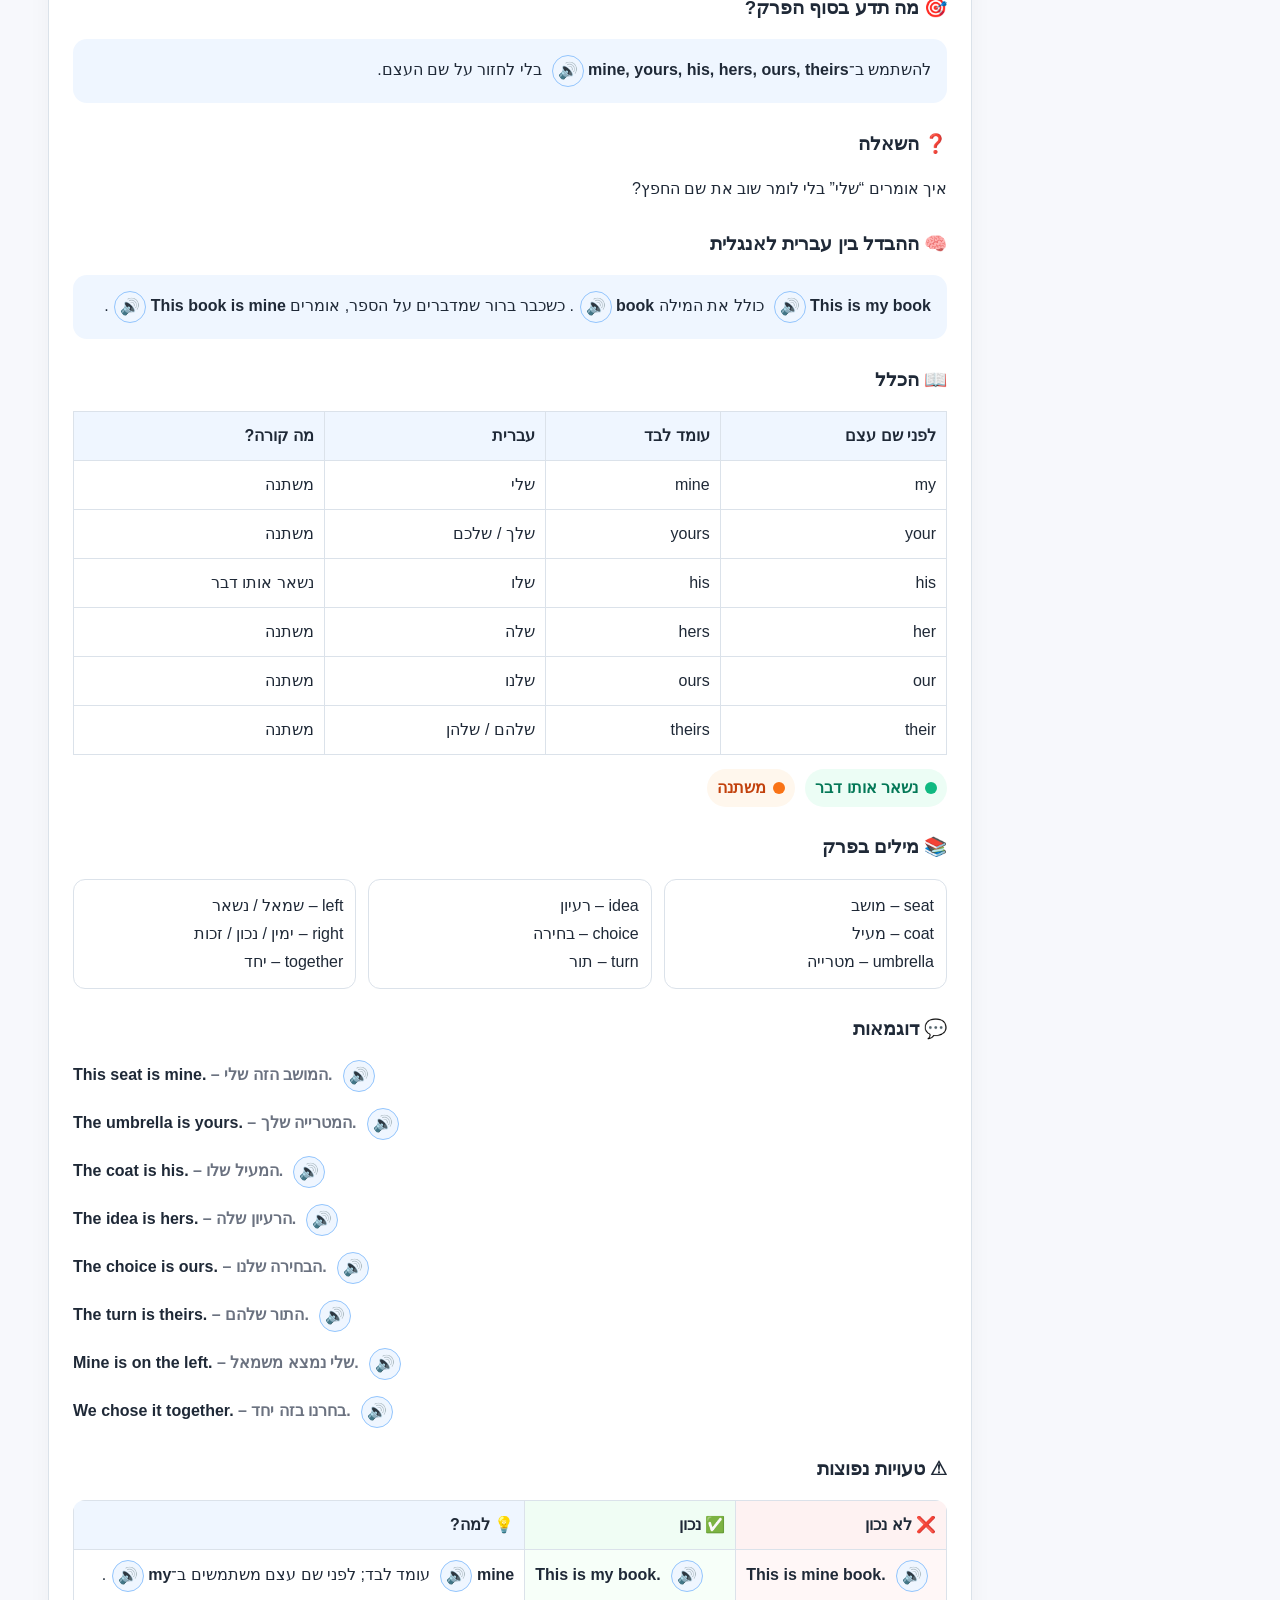
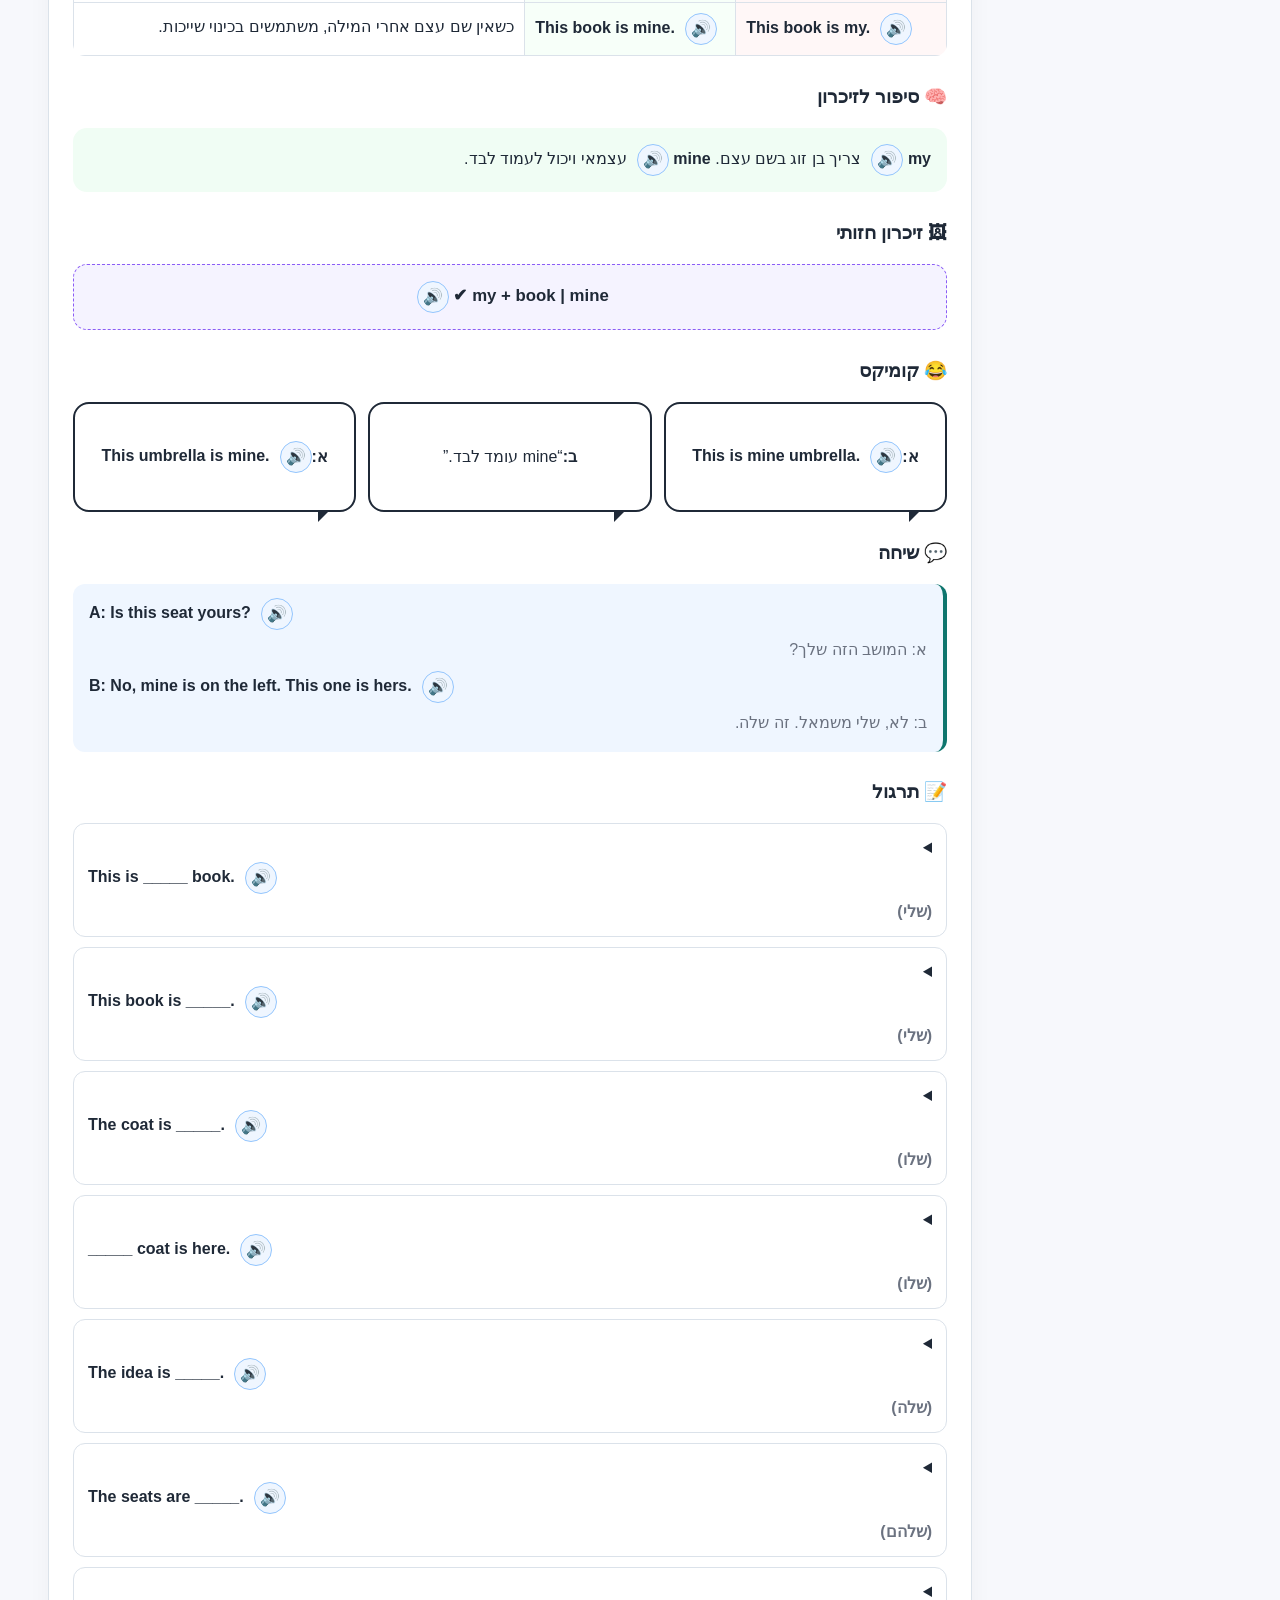
==== commit bb43d12d: "Clarify do, does and did roles and tense" ====
--- a/index.html
+++ b/index.html
@@ -225,6 +225,13 @@
 <h3>🎯 מה תדע בסוף הפרק?</h3><div class="goal">לבנות שאלות ושלילות עם פעלים רגילים ולהבין למה צריך פועל עזר.</div>
 <h3>❓ השאלה</h3><p>למה אומרים <span class="en">Do you like pizza?</span> ולא פשוט משנים את הטון?</p>
 <h3>🧠 ההבדל בין עברית לאנגלית</h3><div class="thinking">במשפט רגיל הפועל מספר מה קורה. בשאלה ובשלילה באנגלית צריך “עוזר” שמחזיק את הזמן והגוף. בהווה הוא <span class="en">do/does</span>; בעבר הוא <span class="en">did</span>.</div>
+<h3>🔑 קודם כול: ל־do יש שני תפקידים שונים</h3>
+<table><tr><th>תפקיד</th><th>דוגמה</th><th>מה זה אומר?</th></tr><tr><td>פועל רגיל = לעשות</td><td class="en">I do my homework.</td><td>אני עושה את שיעורי הבית שלי. כאן <span class="en">do</span> הוא הפעולה עצמה.</td></tr><tr><td>פועל עזר</td><td class="en">Do you work here?</td><td>האם אתה עובד כאן? כאן <span class="en">do</span> לא פירושו "לעשות"; הוא עוזר לבנות את השאלה.</td></tr></table>
+<div class="thinking"><strong>איך מזהים?</strong> שאל את עצמך: האם <span class="en">do</span> הוא הפעולה "לעשות", או שיש אחריו פועל אחר כמו <span class="en">work, like, know</span>? אם יש אחריו פועל אחר בשאלה או בשלילה, בדרך כלל <span class="en">do/does/did</span> הוא פועל עזר.</div>
+<h3>⏱ Do, Does או Did?</h3>
+<div class="visual-memory"><span class="en">NOW → do / does &nbsp;&nbsp; | &nbsp;&nbsp; PAST → did</span></div>
+<p><span class="en">Do</span> = הווה עם <span class="en">I / you / we / they</span>. <span class="en">Does</span> = הווה עם <span class="en">he / she / it</span>. <span class="en">Did</span> = עבר עם כולם.</p>
+<div class="memory"><strong>כלל מפתח:</strong> פועל העזר לוקח עליו את סימן הזמן או הגוף, ולכן הפועל שאחריו חוזר לצורת הבסיס: <span class="en">Does she work?</span> ולא <span class="en">Does she works?</span>; <span class="en">Did she go?</span> ולא <span class="en">Did she went?</span>.</div>
 <h3>📖 הכלל</h3><table><tr><th>זמן / גוף</th><th>שאלה</th><th>שלילה</th></tr><tr><td>הווה: I/you/we/they</td><td>Do + subject + base verb?</td><td>do not / don't + base verb</td></tr><tr><td>הווה: he/she/it</td><td>Does + subject + base verb?</td><td>does not / doesn't + base verb</td></tr><tr><td>עבר: כל הגופים</td><td>Did + subject + base verb?</td><td>did not / didn't + base verb</td></tr></table>
 <div class="thinking"><strong>חשוב:</strong> <span class="en">do/does/did</span> אינם משמשים עם <span class="en">be</span> במשפטים כמו <span class="en">Are you tired?</span></div>
 <h3>📚 מילים בפרק</h3><div class="word-grid"><div class="word-card">like – לאהוב / כמו<br>want – לרצות<br>know – לדעת / להכיר</div><div class="word-card">work – לעבוד / עבודה<br>call – להתקשר / לקרוא בשם<br>remember – לזכור</div><div class="word-card">yesterday – אתמול<br>usually – בדרך כלל<br>why – למה</div></div>
--- a/style.css
+++ b/style.css
@@ -1 +1,102 @@
-:root{--bg:#f7f8fc;--card:#fff;--text:#1f2937;--muted:#6b7280;--accent:#2563eb;--accent2:#0f766e;--border:#dbe2ea;--warn:#fff7ed;--tip:#eff6ff}*{box-sizing:border-box}html{scroll-behavior:smooth}body{margin:0;font-family:Arial,"Noto Sans Hebrew",sans-serif;background:var(--bg);color:var(--text);line-height:1.75}body.dark{--bg:#111827;--card:#1f2937;--text:#f3f4f6;--muted:#cbd5e1;--border:#374151;--warn:#3a2b1b;--tip:#172554}header{position:sticky;top:0;z-index:10;background:var(--card);border-bottom:1px solid var(--border);padding:12px 18px;display:flex;gap:12px;align-items:center;justify-content:space-between}header h1{font-size:1.05rem;margin:0}.tools{display:flex;gap:8px;flex-wrap:wrap}button,input{font:inherit}button{border:1px solid var(--border);background:var(--card);color:var(--text);padding:8px 12px;border-radius:10px;cursor:pointer}input[type=search]{min-width:220px;padding:8px 12px;border:1px solid var(--border);border-radius:10px;background:var(--card);color:var(--text)}.layout{display:grid;grid-template-columns:280px 1fr;max-width:1400px;margin:auto}.sidebar{position:sticky;top:66px;height:calc(100vh - 66px);overflow:auto;padding:20px;border-inline-end:1px solid var(--border);background:var(--card)}.sidebar a{display:block;padding:8px 10px;border-radius:8px;color:var(--text);text-decoration:none}.sidebar a:hover{background:var(--tip)}main{padding:28px;max-width:980px;width:100%}.cover,.chapter,.box,.word-guide{background:var(--card);border:1px solid var(--border);border-radius:18px;padding:24px;margin-bottom:24px;box-shadow:0 8px 24px rgba(0,0,0,.04)}.cover{text-align:center;padding:54px 24px}.cover h2{font-size:2.4rem;margin:.3rem 0}.subtitle{color:var(--muted)}h2,h3,h4{line-height:1.3}h2{color:var(--accent)}h3{margin-top:1.8rem}.goal,.thinking,.memory,.mistake,.summary,.visual-memory{padding:16px;border-radius:14px;margin:16px 0}.goal,.thinking{background:var(--tip)}.memory{background:#f0fdf4}.visual-memory{background:#f5f3ff;border:1px dashed #8b5cf6;text-align:center;font-size:1.05rem}.mistake{background:var(--warn)}.summary{background:#f8fafc;border:1px dashed var(--border)}body.dark .memory{background:#123524}body.dark .summary{background:#111827}body.dark .visual-memory{background:#2e1065;border-color:#8b5cf6}table{width:100%;border-collapse:collapse;margin:14px 0}th,td{border:1px solid var(--border);padding:10px;text-align:start;vertical-align:top}th{background:var(--tip)}.mistake-table{background:var(--card);border-radius:12px;overflow:hidden}.mistake-table th:first-child{background:#fef2f2}.mistake-table th:nth-child(2){background:#f0fdf4}.mistake-table th:nth-child(3){background:#eff6ff}.mistake-table td:first-child{background:#fff7f7}.mistake-table td:nth-child(2){background:#f7fff9}body.dark .mistake-table th:first-child,body.dark .mistake-table td:first-child{background:#3f1d1d}body.dark .mistake-table th:nth-child(2),body.dark .mistake-table td:nth-child(2){background:#123524}body.dark .mistake-table th:nth-child(3){background:#172554}.pronoun-compare td:first-child,.pronoun-compare td:nth-child(2){font-weight:800;font-size:1.08em}.pronoun-compare tr.same td{background:#ecfdf5}.pronoun-compare tr.changed td{background:#fff7ed}.pronoun-compare tr.same td:last-child{color:#047857;font-weight:800}.pronoun-compare tr.changed td:last-child{color:#c2410c;font-weight:800}body.dark .pronoun-compare tr.same td{background:#123524}body.dark .pronoun-compare tr.changed td{background:#3a2b1b}.legend{display:flex;gap:10px;flex-wrap:wrap;margin:8px 0 18px}.legend-item{display:inline-flex;align-items:center;gap:7px;padding:5px 10px;border-radius:999px;font-weight:700}.legend-item:before{content:"";width:12px;height:12px;border-radius:50%}.same-key{background:#ecfdf5;color:#047857}.same-key:before{background:#10b981}.changed-key{background:#fff7ed;color:#c2410c}.changed-key:before{background:#f97316}body.dark .same-key{background:#123524;color:#86efac}body.dark .changed-key{background:#3a2b1b;color:#fdba74}code,pre{direction:ltr;text-align:left;background:#0f172a;color:#e2e8f0;border-radius:12px;padding:14px;overflow:auto}.en{direction:ltr;text-align:left;font-weight:700}.he{color:var(--muted)}details{border:1px solid var(--border);border-radius:12px;padding:10px 14px;margin:10px 0;background:var(--card)}summary{cursor:pointer;font-weight:700}.exercise-line{display:flex;flex-direction:column;gap:4px;align-items:flex-start}.exercise-line .en{direction:ltr;text-align:left;width:100%;unicode-bidi:isolate}.exercise-line .hint{direction:rtl;text-align:right;color:var(--muted);font-weight:600}.dialogue{border-inline-start:4px solid var(--accent2);padding:8px 16px;background:var(--tip);border-radius:12px}.dialogue p{margin:.4rem 0}.comic{display:grid;grid-template-columns:repeat(3,1fr);gap:12px;margin:16px 0}.panel{position:relative;border:2px solid var(--text);border-radius:16px;background:var(--card);padding:18px;min-height:110px;display:flex;align-items:center;justify-content:center;text-align:center}.panel:after{content:"";position:absolute;bottom:-12px;right:24px;border-width:12px 12px 0 0;border-style:solid;border-color:var(--text) transparent transparent transparent}.tag{display:inline-block;padding:2px 8px;border-radius:999px;background:var(--tip);font-size:.85rem}.word-grid{display:grid;grid-template-columns:repeat(auto-fit,minmax(220px,1fr));gap:12px}.word-card{border:1px solid var(--border);border-radius:12px;padding:12px}.word-entry,.dictionary{border-top:1px solid var(--border);padding-top:10px;margin-top:18px}.hidden-by-search{display:none!important}@media(max-width:850px){.layout{grid-template-columns:1fr}.sidebar{position:static;height:auto;border-inline-end:0;border-bottom:1px solid var(--border)}main{padding:16px}header{align-items:flex-start;flex-direction:column}.tools{width:100%}input[type=search]{flex:1;min-width:0}.cover h2{font-size:1.8rem}.comic{grid-template-columns:1fr}.panel{min-height:auto}.panel:after{display:none}.mistake-table,.pronoun-compare{display:block;overflow-x:auto;white-space:normal}.mistake-table th,.mistake-table td,.pronoun-compare th,.pronoun-compare td{min-width:150px}.exercise-line{gap:6px}.exercise-line .en{font-size:1.03em;white-space:normal}}+:root{--bg:#f7f8fc;--card:#fff;--text:#1f2937;--muted:#6b7280;--accent:#2563eb;--accent2:#0f766e;--border:#dbe2ea;--warn:#fff7ed;--tip:#eff6ff}
+*{box-sizing:border-box}
+html{scroll-behavior:smooth}
+body{margin:0;font-family:Arial,"Noto Sans Hebrew",sans-serif;background:var(--bg);color:var(--text);line-height:1.75}
+body.dark{--bg:#111827;--card:#1f2937;--text:#f3f4f6;--muted:#cbd5e1;--border:#374151;--warn:#3a2b1b;--tip:#172554}
+header{position:sticky;top:0;z-index:10;background:var(--card);border-bottom:1px solid var(--border);padding:12px 18px;display:flex;gap:12px;align-items:center;justify-content:space-between}
+header h1{font-size:1.05rem;margin:0}
+.tools{display:flex;gap:8px;flex-wrap:wrap}
+button,input{font:inherit}
+button{border:1px solid var(--border);background:var(--card);color:var(--text);padding:8px 12px;border-radius:10px;cursor:pointer}
+input[type=search]{min-width:220px;padding:8px 12px;border:1px solid var(--border);border-radius:10px;background:var(--card);color:var(--text)}
+.layout{display:grid;grid-template-columns:280px 1fr;max-width:1400px;margin:auto}
+.sidebar{position:sticky;top:66px;height:calc(100vh - 66px);overflow:auto;padding:20px;border-inline-end:1px solid var(--border);background:var(--card)}
+.sidebar a{display:block;padding:8px 10px;border-radius:8px;color:var(--text);text-decoration:none}
+.sidebar a:hover{background:var(--tip)}
+main{padding:28px;max-width:980px;width:100%}
+.cover,.chapter,.box,.word-guide{background:var(--card);border:1px solid var(--border);border-radius:18px;padding:24px;margin-bottom:24px;box-shadow:0 8px 24px rgba(0,0,0,.04)}
+.cover{text-align:center;padding:54px 24px}
+.cover h2{font-size:2.4rem;margin:.3rem 0}
+.subtitle{color:var(--muted)}
+h2,h3,h4{line-height:1.3}
+h2{color:var(--accent)}
+h3{margin-top:1.8rem}
+.goal,.thinking,.memory,.mistake,.summary,.visual-memory{padding:16px;border-radius:14px;margin:16px 0}
+.goal,.thinking{background:var(--tip)}
+.memory{background:#f0fdf4}
+.visual-memory{background:#f5f3ff;border:1px dashed #8b5cf6;text-align:center;font-size:1.05rem}
+.mistake{background:var(--warn)}
+.summary{background:#f8fafc;border:1px dashed var(--border)}
+body.dark .memory{background:#123524}
+body.dark .summary{background:#111827}
+body.dark .visual-memory{background:#2e1065;border-color:#8b5cf6}
+table{width:100%;border-collapse:collapse;margin:14px 0}
+th,td{border:1px solid var(--border);padding:10px;text-align:start;vertical-align:top}
+th{background:var(--tip)}
+.mistake-table{background:var(--card);border-radius:12px;overflow:hidden}
+.mistake-table th:first-child{background:#fef2f2}
+.mistake-table th:nth-child(2){background:#f0fdf4}
+.mistake-table th:nth-child(3){background:#eff6ff}
+.mistake-table td:first-child{background:#fff7f7}
+.mistake-table td:nth-child(2){background:#f7fff9}
+body.dark .mistake-table th:first-child,body.dark .mistake-table td:first-child{background:#3f1d1d}
+body.dark .mistake-table th:nth-child(2),body.dark .mistake-table td:nth-child(2){background:#123524}
+body.dark .mistake-table th:nth-child(3){background:#172554}
+.pronoun-compare td:first-child,.pronoun-compare td:nth-child(2){font-weight:800;font-size:1.08em}
+.pronoun-compare tr.same td{background:#ecfdf5}
+.pronoun-compare tr.changed td{background:#fff7ed}
+.pronoun-compare tr.same td:last-child{color:#047857;font-weight:800}
+.pronoun-compare tr.changed td:last-child{color:#c2410c;font-weight:800}
+body.dark .pronoun-compare tr.same td{background:#123524}
+body.dark .pronoun-compare tr.changed td{background:#3a2b1b}
+.legend{display:flex;gap:10px;flex-wrap:wrap;margin:8px 0 18px}
+.legend-item{display:inline-flex;align-items:center;gap:7px;padding:5px 10px;border-radius:999px;font-weight:700}
+.legend-item:before{content:"";width:12px;height:12px;border-radius:50%}
+.same-key{background:#ecfdf5;color:#047857}
+.same-key:before{background:#10b981}
+.changed-key{background:#fff7ed;color:#c2410c}
+.changed-key:before{background:#f97316}
+body.dark .same-key{background:#123524;color:#86efac}
+body.dark .changed-key{background:#3a2b1b;color:#fdba74}
+code,pre{direction:ltr;text-align:left;background:#0f172a;color:#e2e8f0;border-radius:12px;padding:14px;overflow:auto}
+.en{direction:ltr;text-align:left;font-weight:700}
+.he{color:var(--muted)}
+details{border:1px solid var(--border);border-radius:12px;padding:10px 14px;margin:10px 0;background:var(--card)}
+summary{cursor:pointer;font-weight:700}
+.exercise-line{display:flex;flex-direction:column;gap:4px;align-items:flex-start}
+.exercise-line .en{direction:ltr;text-align:left;width:100%;unicode-bidi:isolate}
+.exercise-line .hint{direction:rtl;text-align:right;color:var(--muted);font-weight:600}
+.dialogue{border-inline-start:4px solid var(--accent2);padding:8px 16px;background:var(--tip);border-radius:12px}
+.dialogue p{margin:.4rem 0}
+.comic{display:grid;grid-template-columns:repeat(3,1fr);gap:12px;margin:16px 0}
+.panel{position:relative;border:2px solid var(--text);border-radius:16px;background:var(--card);padding:18px;min-height:110px;display:flex;align-items:center;justify-content:center;text-align:center}
+.panel:after{content:"";position:absolute;bottom:-12px;right:24px;border-width:12px 12px 0 0;border-style:solid;border-color:var(--text) transparent transparent transparent}
+.tag{display:inline-block;padding:2px 8px;border-radius:999px;background:var(--tip);font-size:.85rem}
+.word-grid{display:grid;grid-template-columns:repeat(auto-fit,minmax(220px,1fr));gap:12px}
+.word-card{border:1px solid var(--border);border-radius:12px;padding:12px}
+.word-entry,.dictionary{border-top:1px solid var(--border);padding-top:10px;margin-top:18px}
+.hidden-by-search{display:none!important}
+@media(max-width:850px){.layout{grid-template-columns:1fr}
+.sidebar{position:static;height:auto;border-inline-end:0;border-bottom:1px solid var(--border)}
+main{padding:16px}
+header{align-items:flex-start;flex-direction:column}
+.tools{width:100%}
+input[type=search]{flex:1;min-width:0}
+.cover h2{font-size:1.8rem}
+.comic{grid-template-columns:1fr}
+.panel{min-height:auto}
+.panel:after{display:none}
+.mistake-table,.pronoun-compare{display:block;overflow-x:auto;white-space:normal}
+.mistake-table th,.mistake-table td,.pronoun-compare th,.pronoun-compare td{min-width:150px}
+.exercise-line{gap:6px}
+.exercise-line .en{font-size:1.03em;white-space:normal}
+}
+
+.speak-button{display:inline-flex;align-items:center;justify-content:center;width:2rem;height:2rem;margin-inline-start:.35rem;padding:0;border:1px solid #93c5fd;border-radius:50%;background:#eff6ff;color:#1d4ed8;font:inherit;font-size:1rem;line-height:1;vertical-align:middle;cursor:pointer;touch-action:manipulation;transition:transform .15s ease,background .15s ease,box-shadow .15s ease}
+.speak-button:hover{background:#dbeafe;transform:scale(1.07)}
+.speak-button:focus-visible{outline:3px solid #f59e0b;outline-offset:2px}
+.speak-button.is-speaking{background:#bfdbfe;box-shadow:0 0 0 4px rgba(59,130,246,.2);animation:speaker-pulse 1s ease-in-out infinite}
+body.dark .speak-button{background:#172554;border-color:#60a5fa;color:#dbeafe}
+body.dark .speak-button:hover,body.dark .speak-button.is-speaking{background:#1e3a8a}
+@keyframes speaker-pulse{50%{transform:scale(1.12)}}
+@media (prefers-reduced-motion:reduce){.speak-button{transition:none}.speak-button.is-speaking{animation:none}}
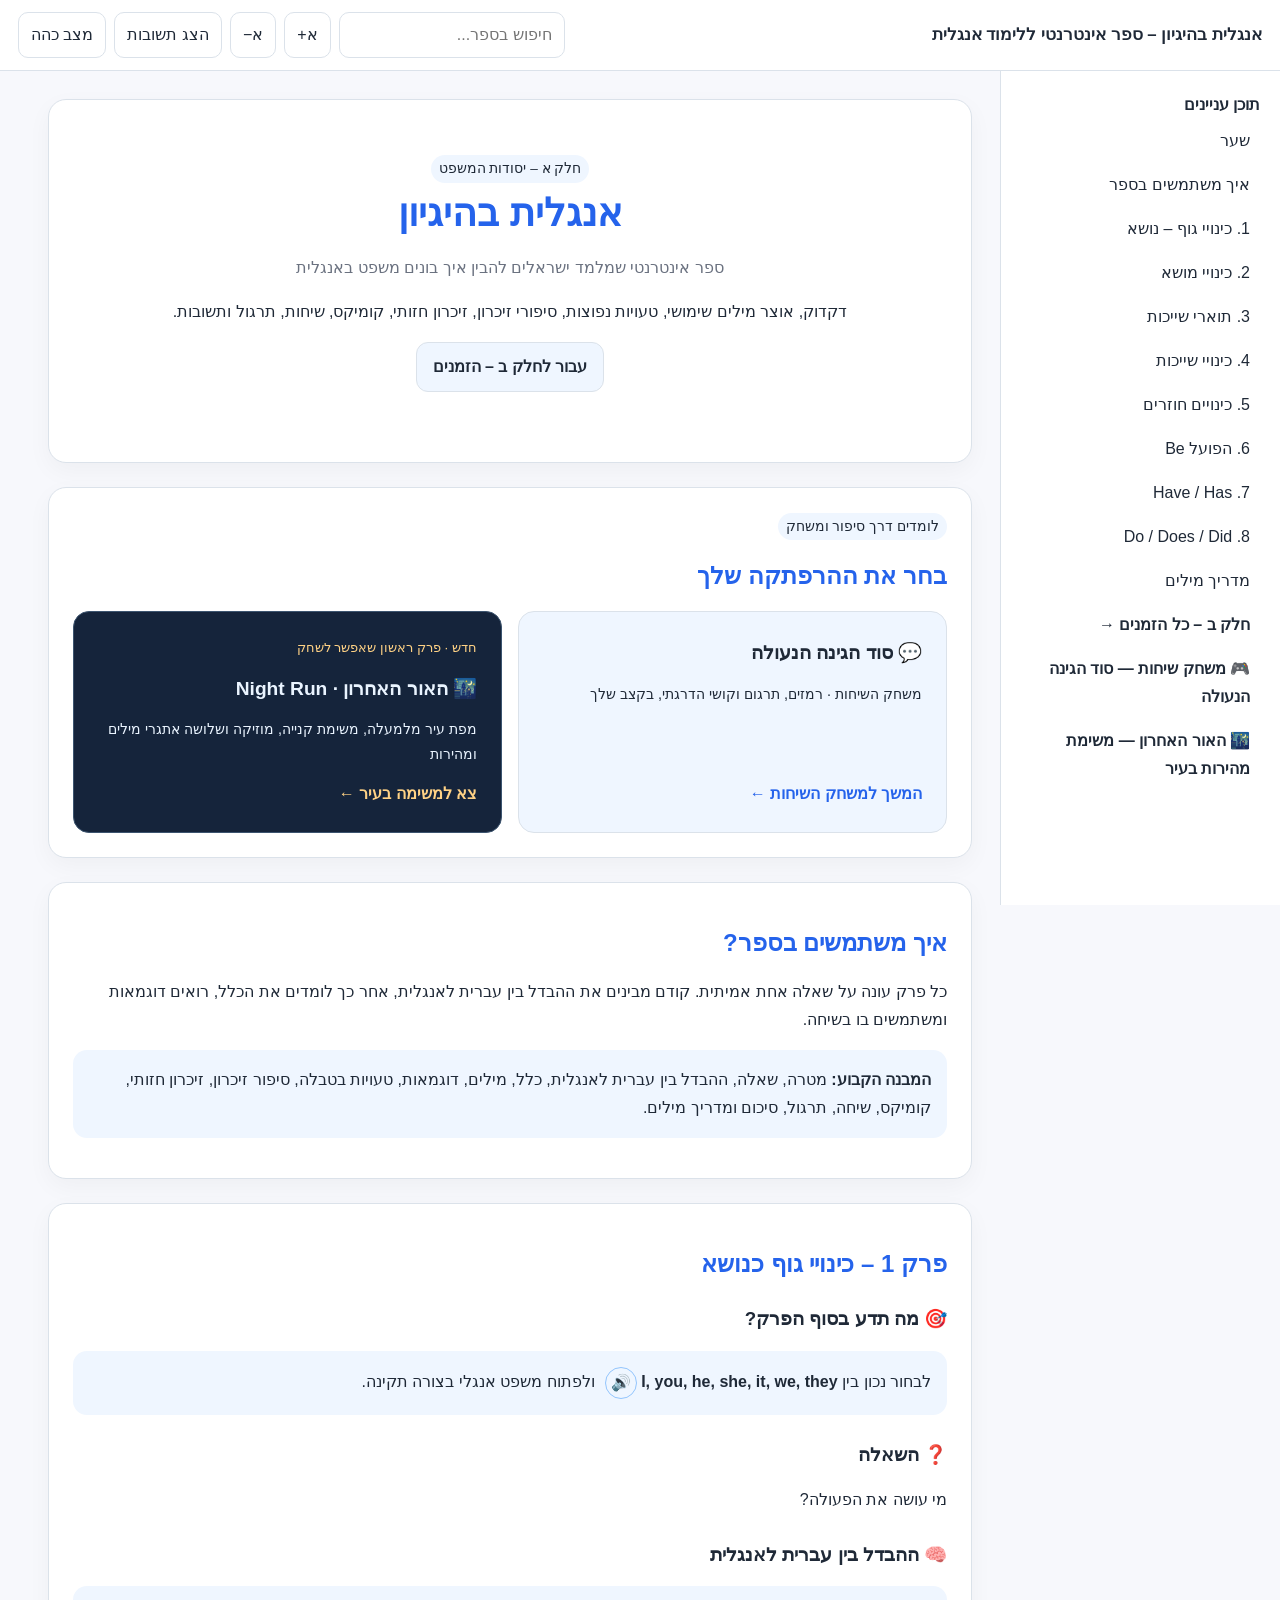
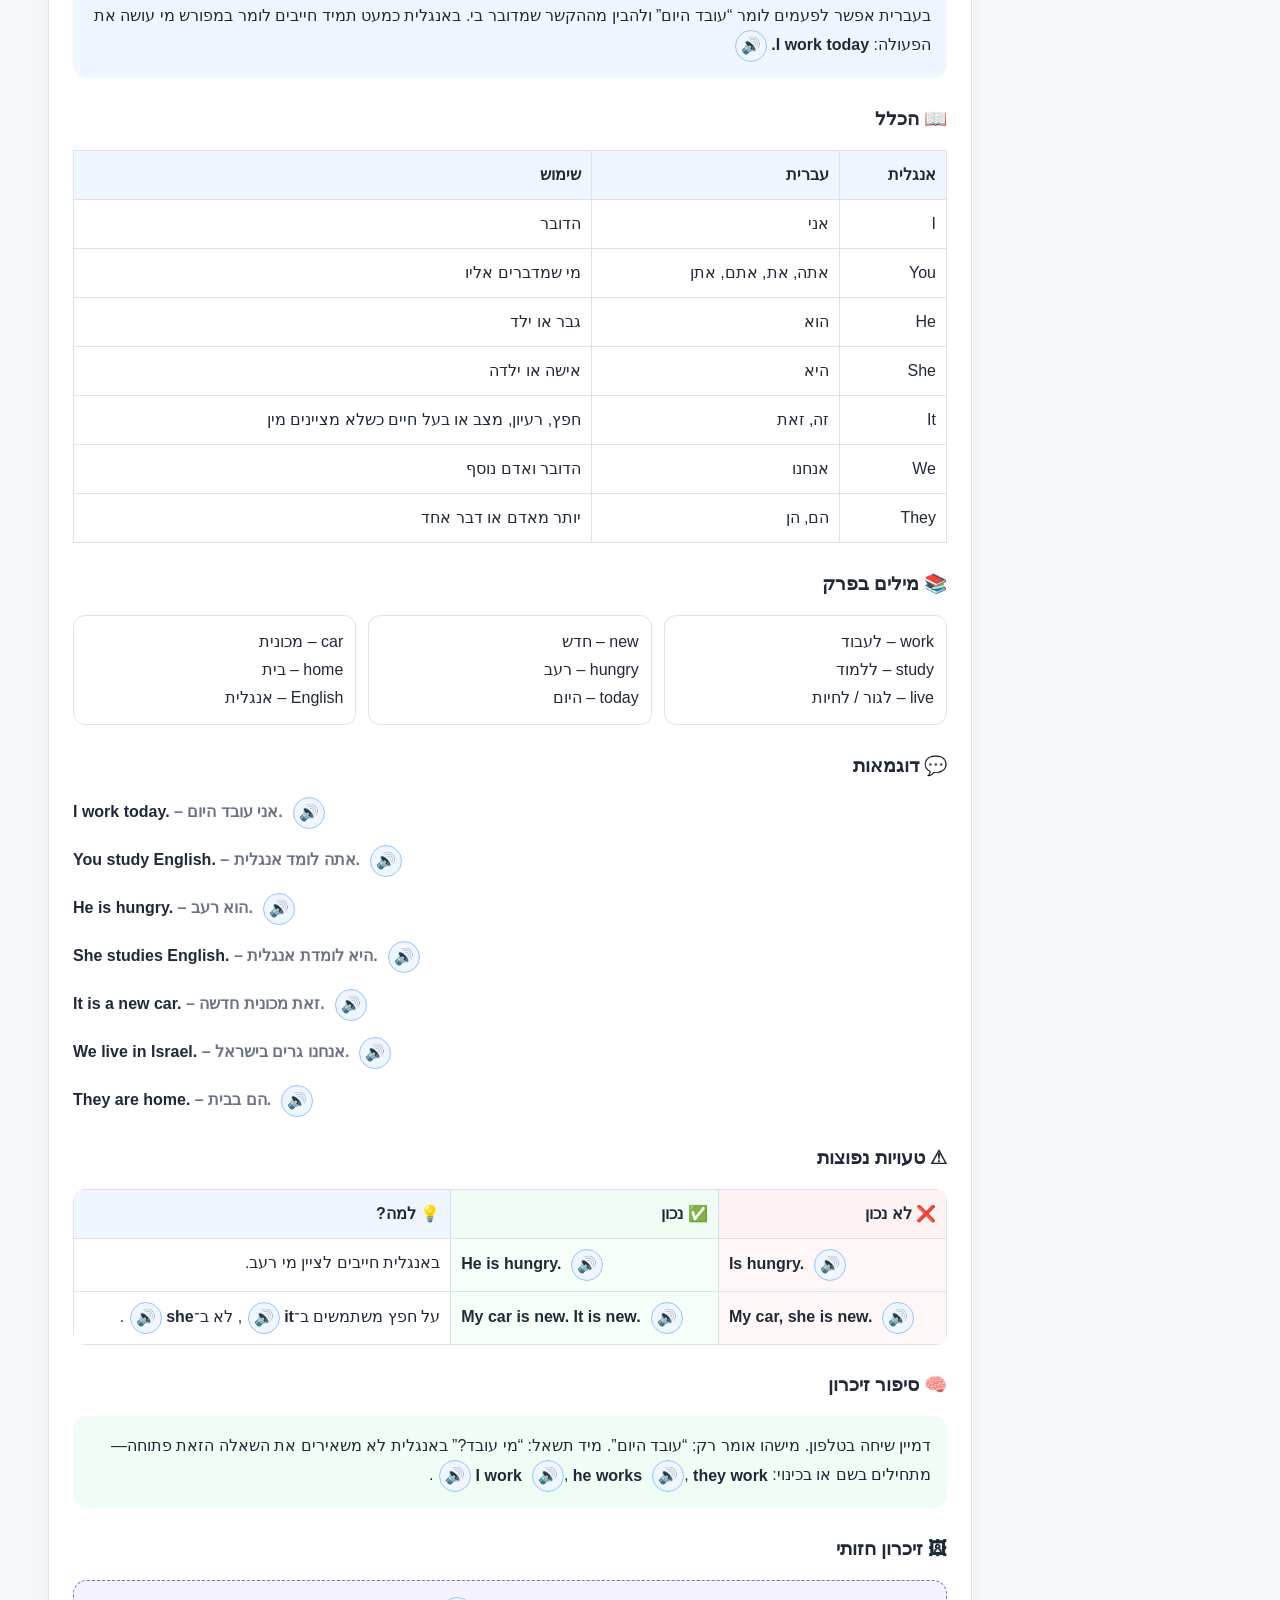
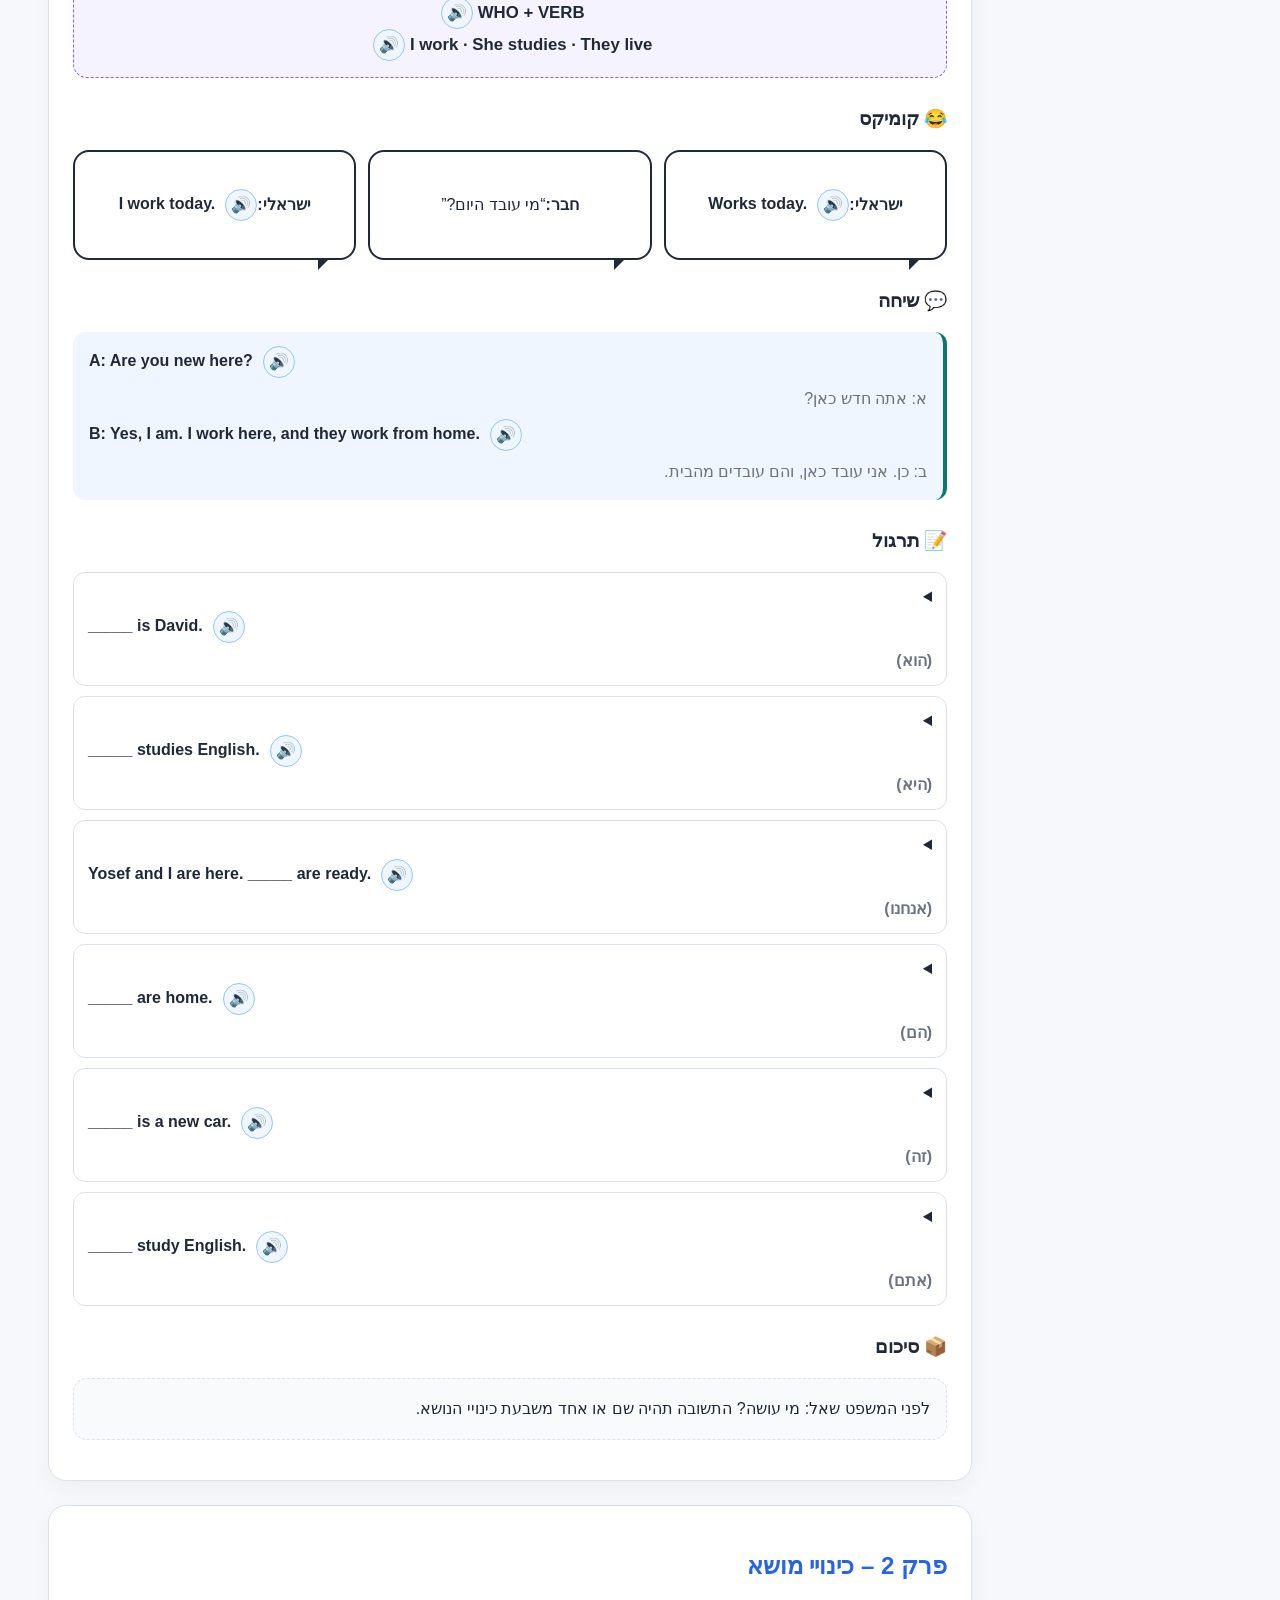
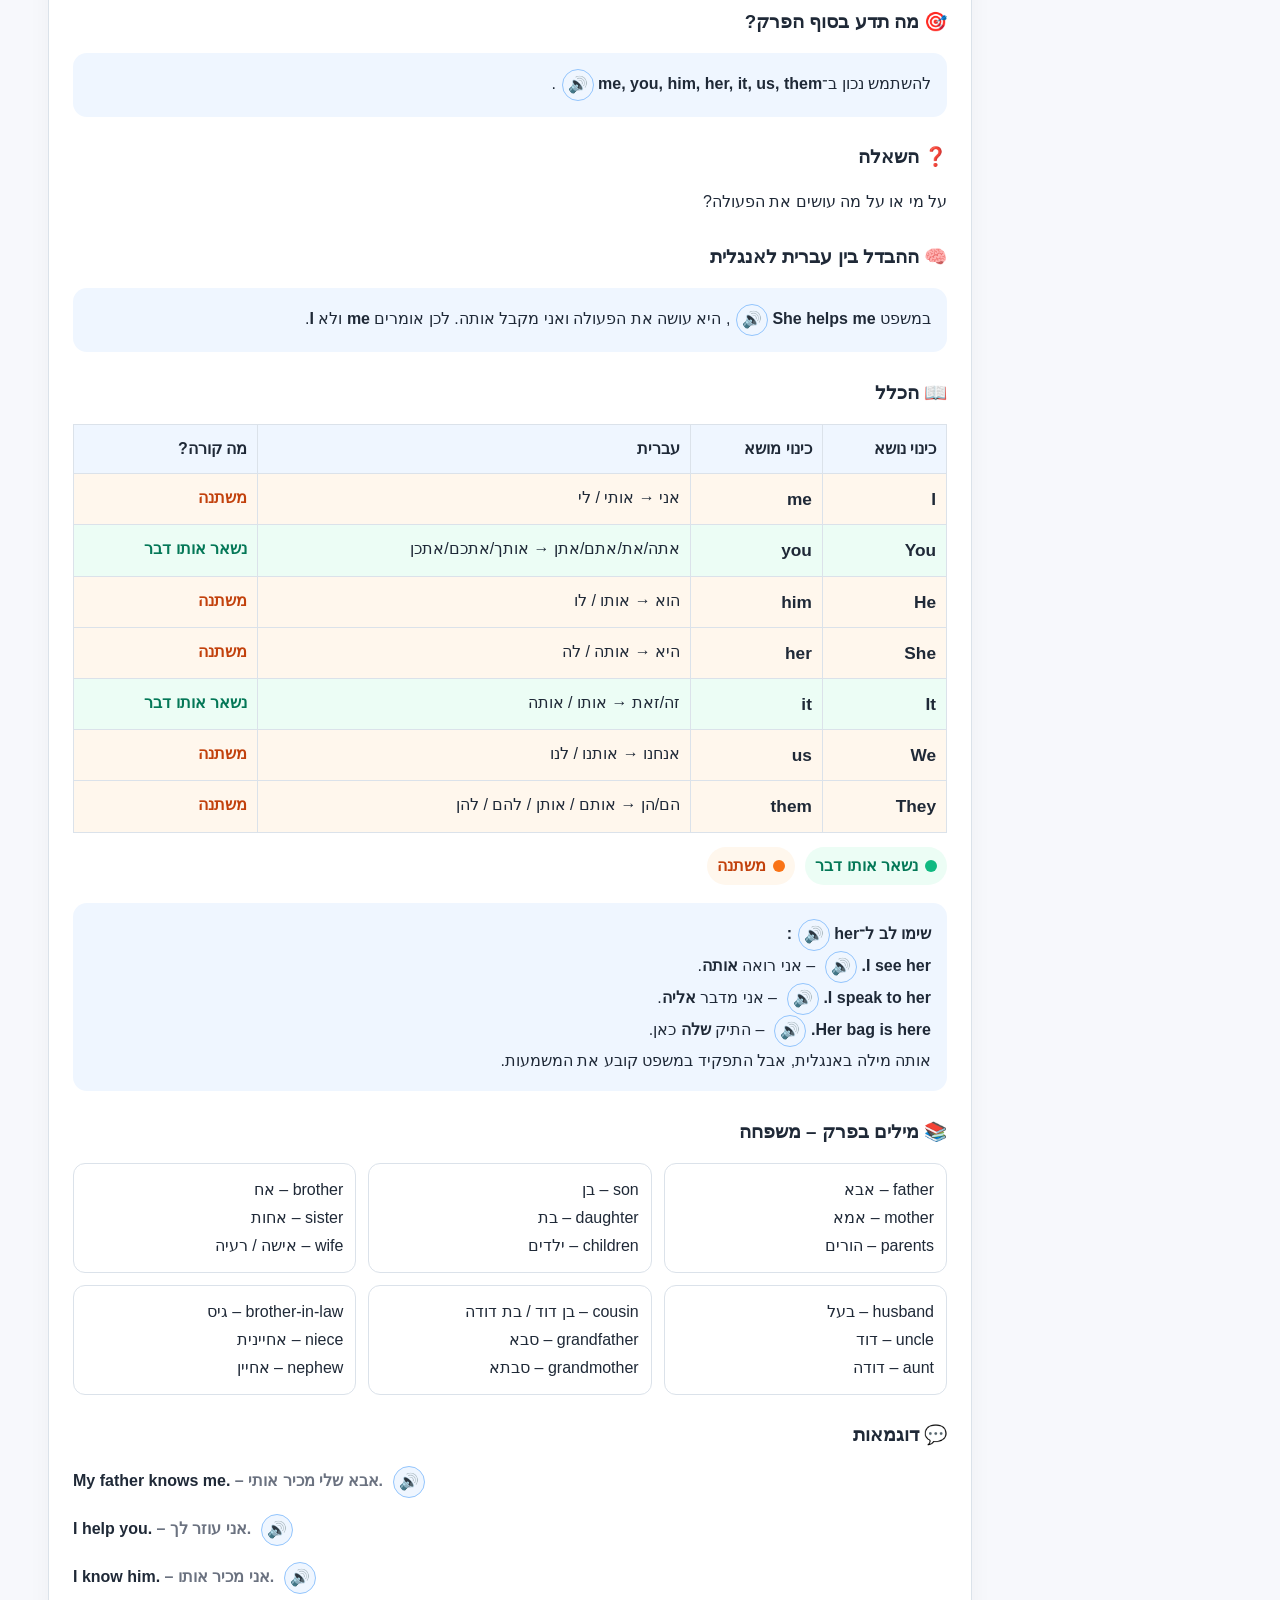
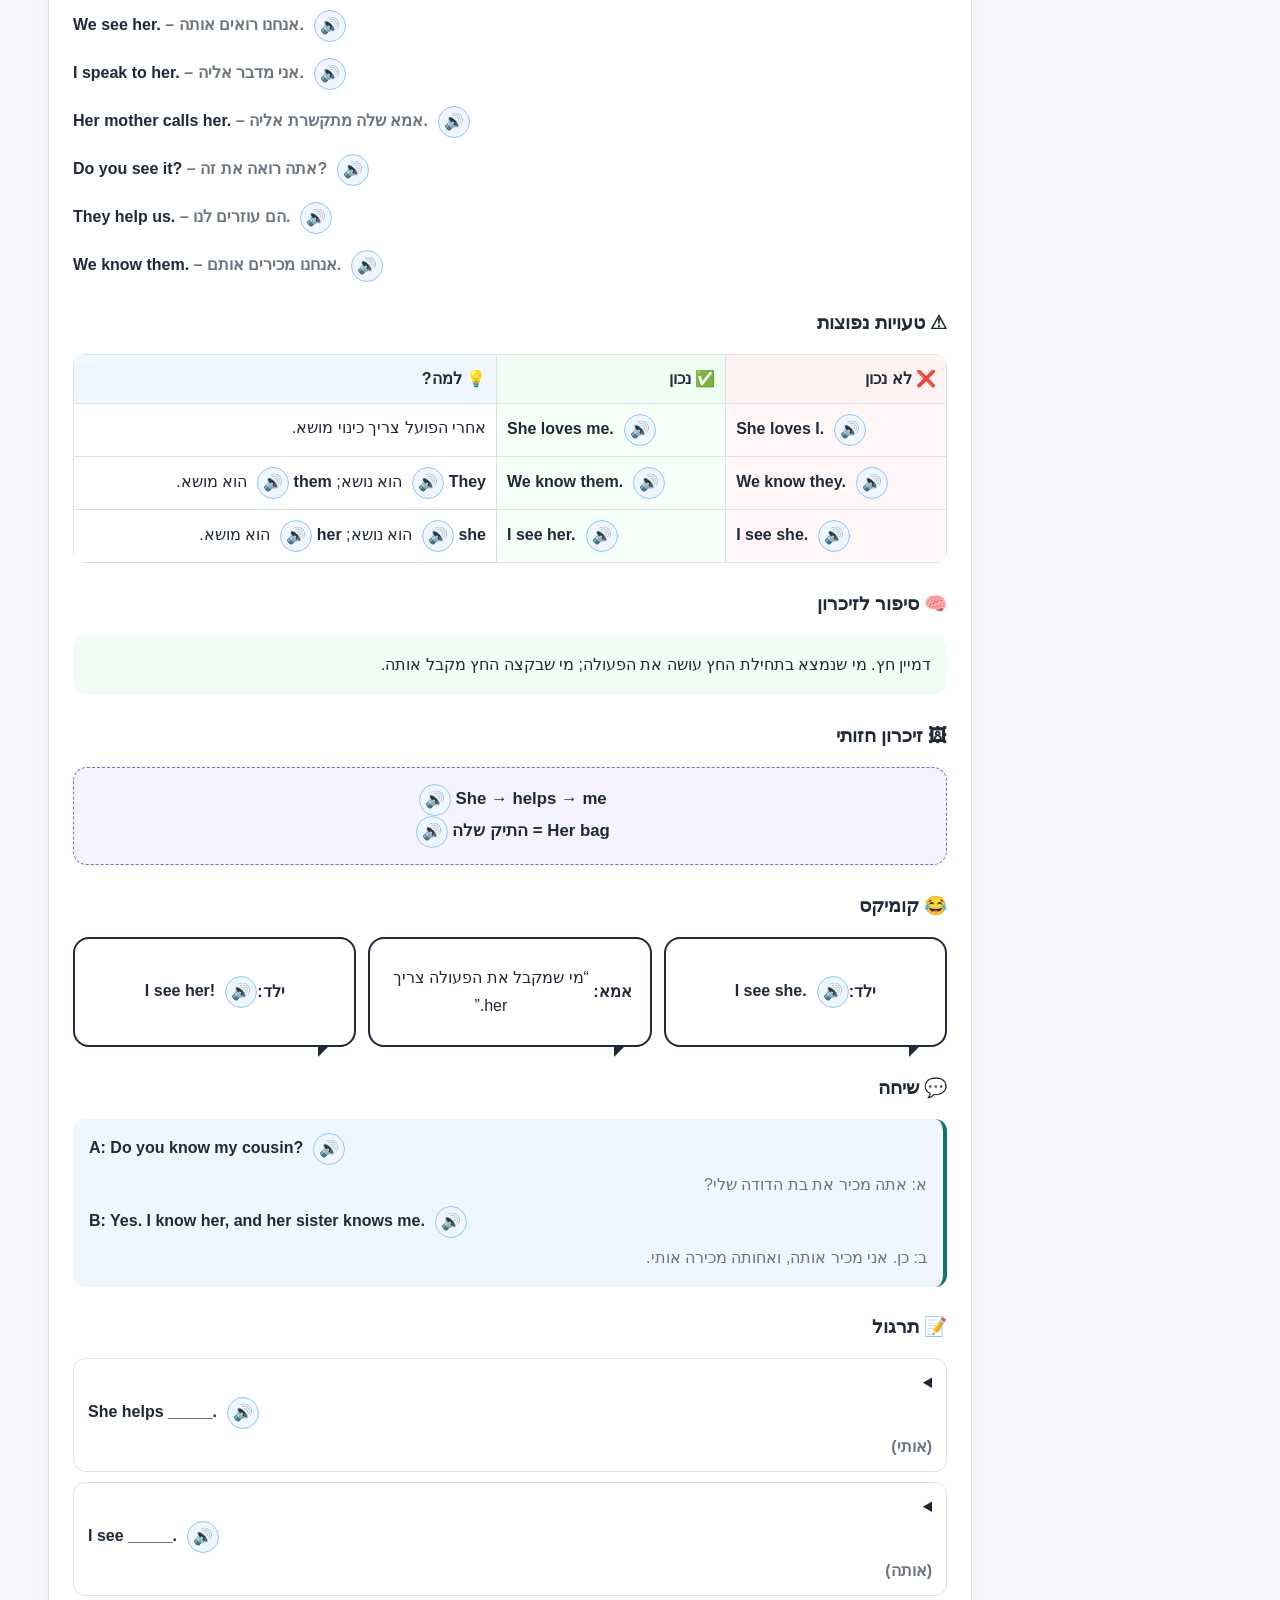
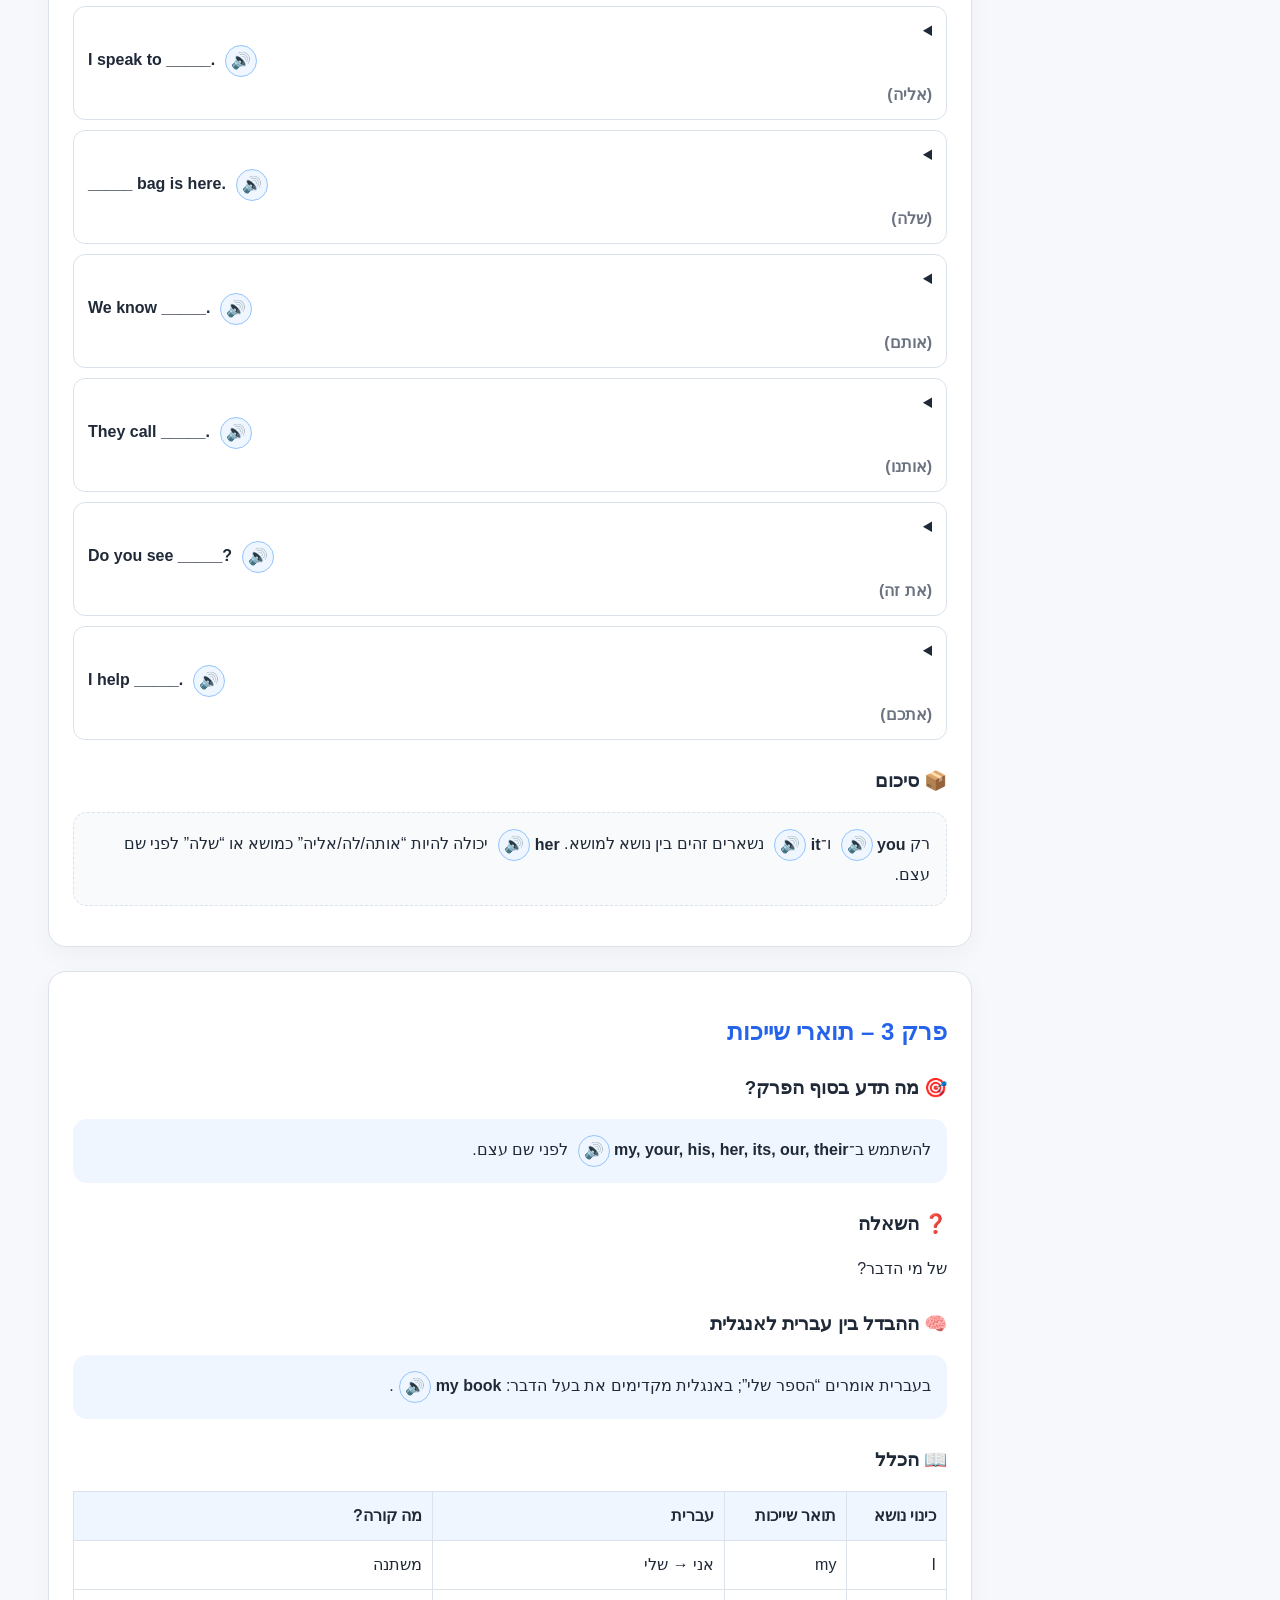
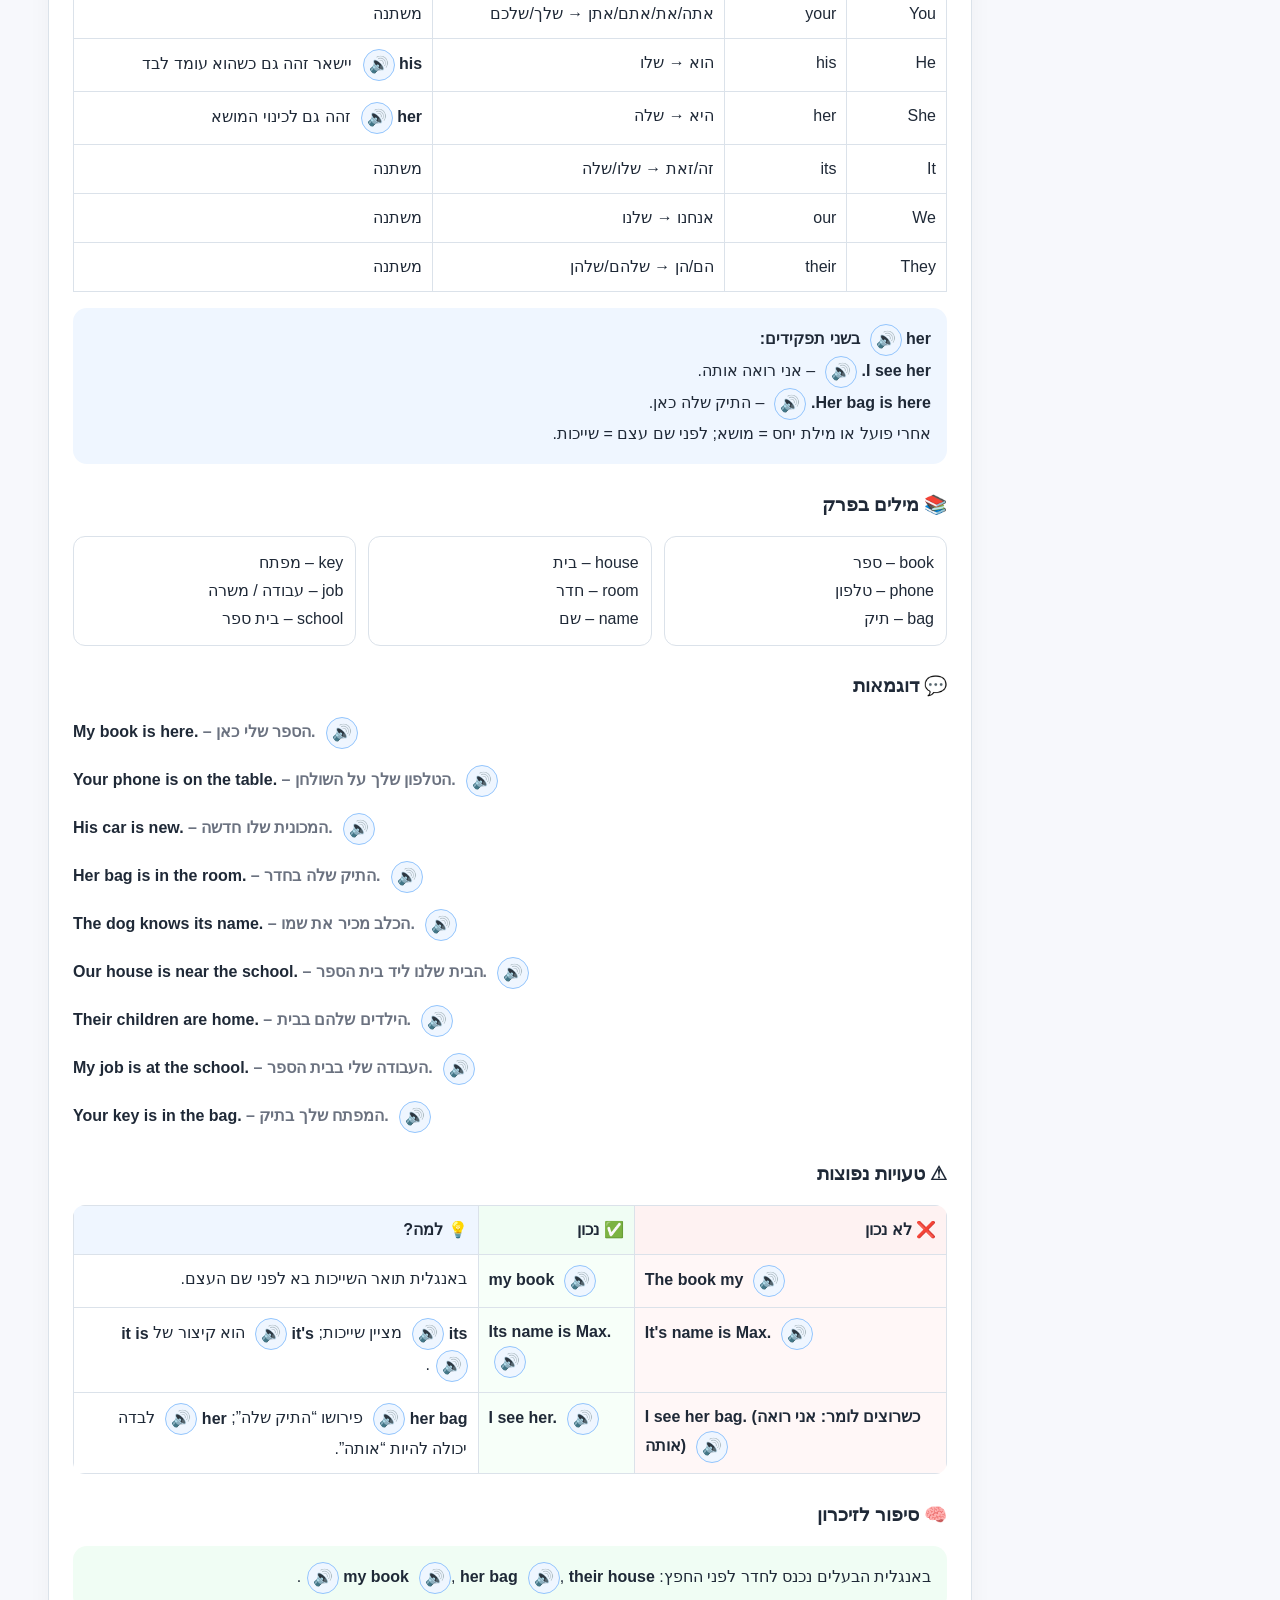
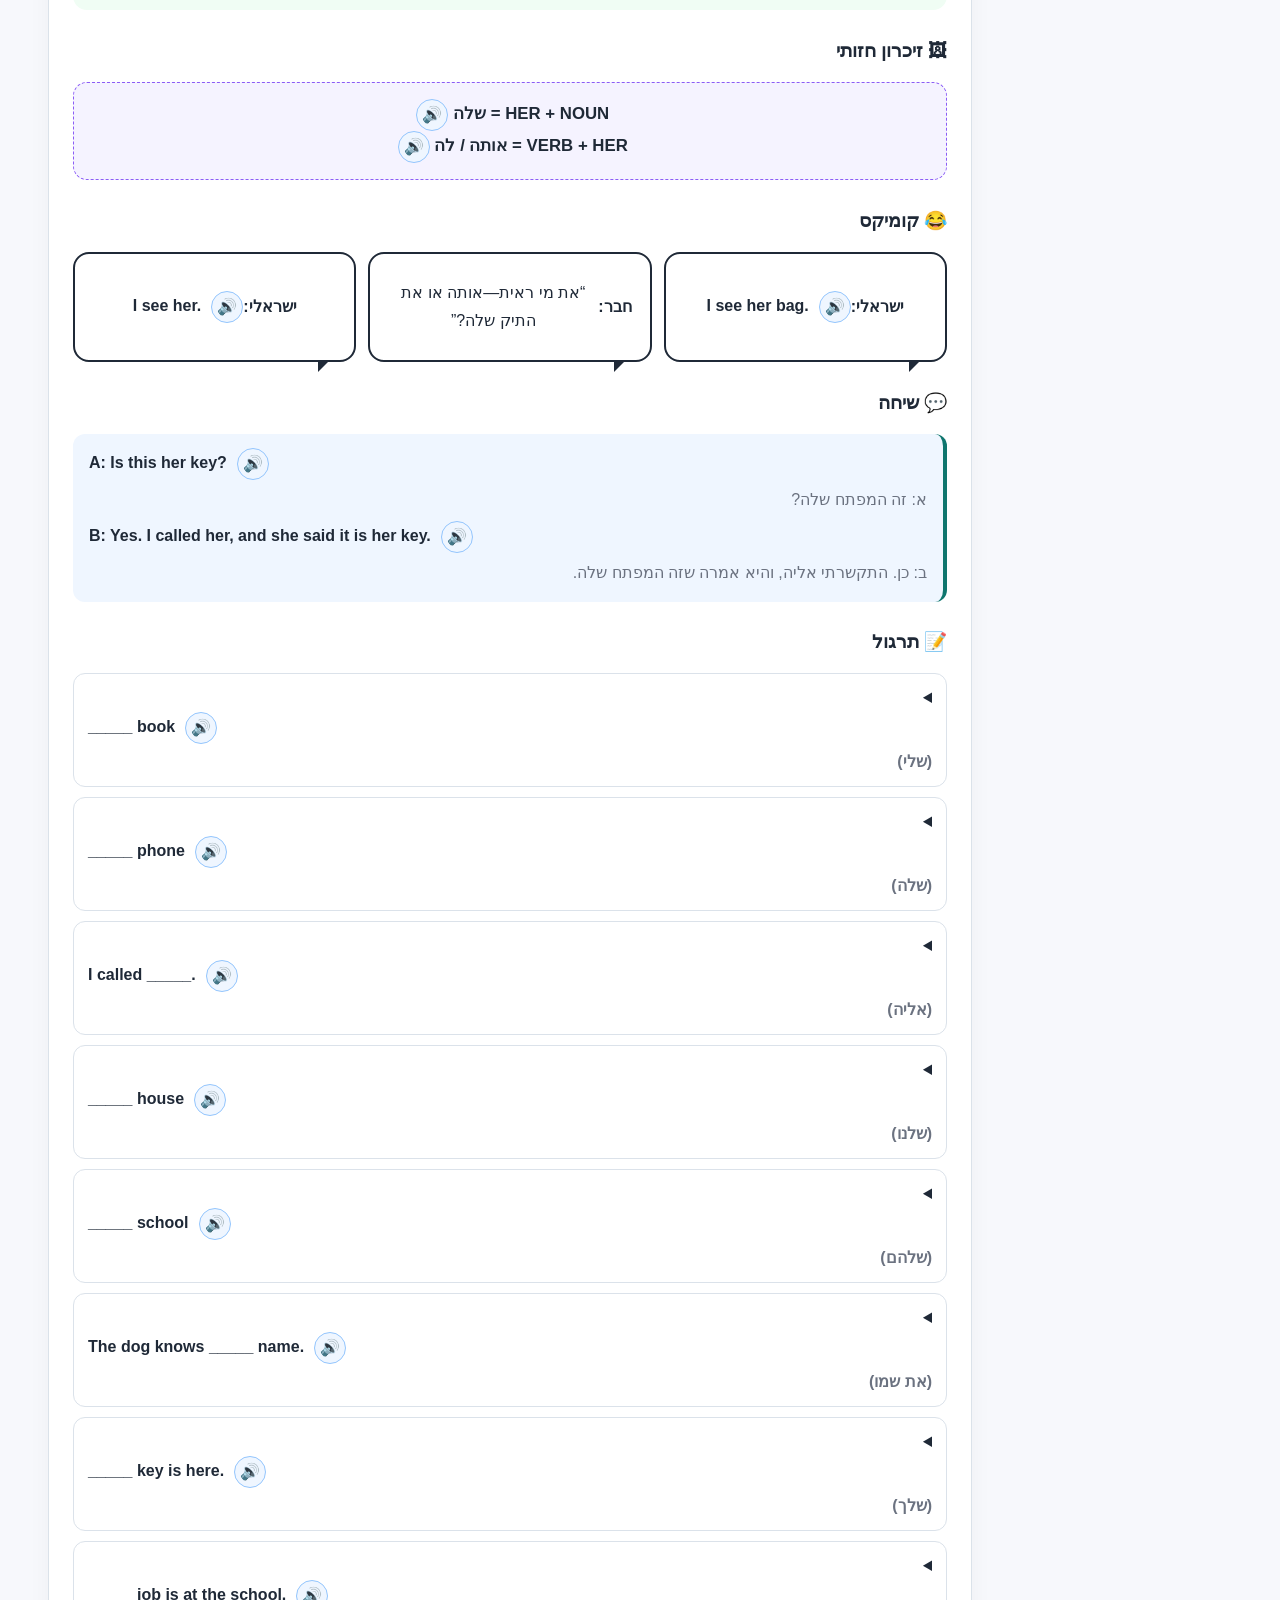
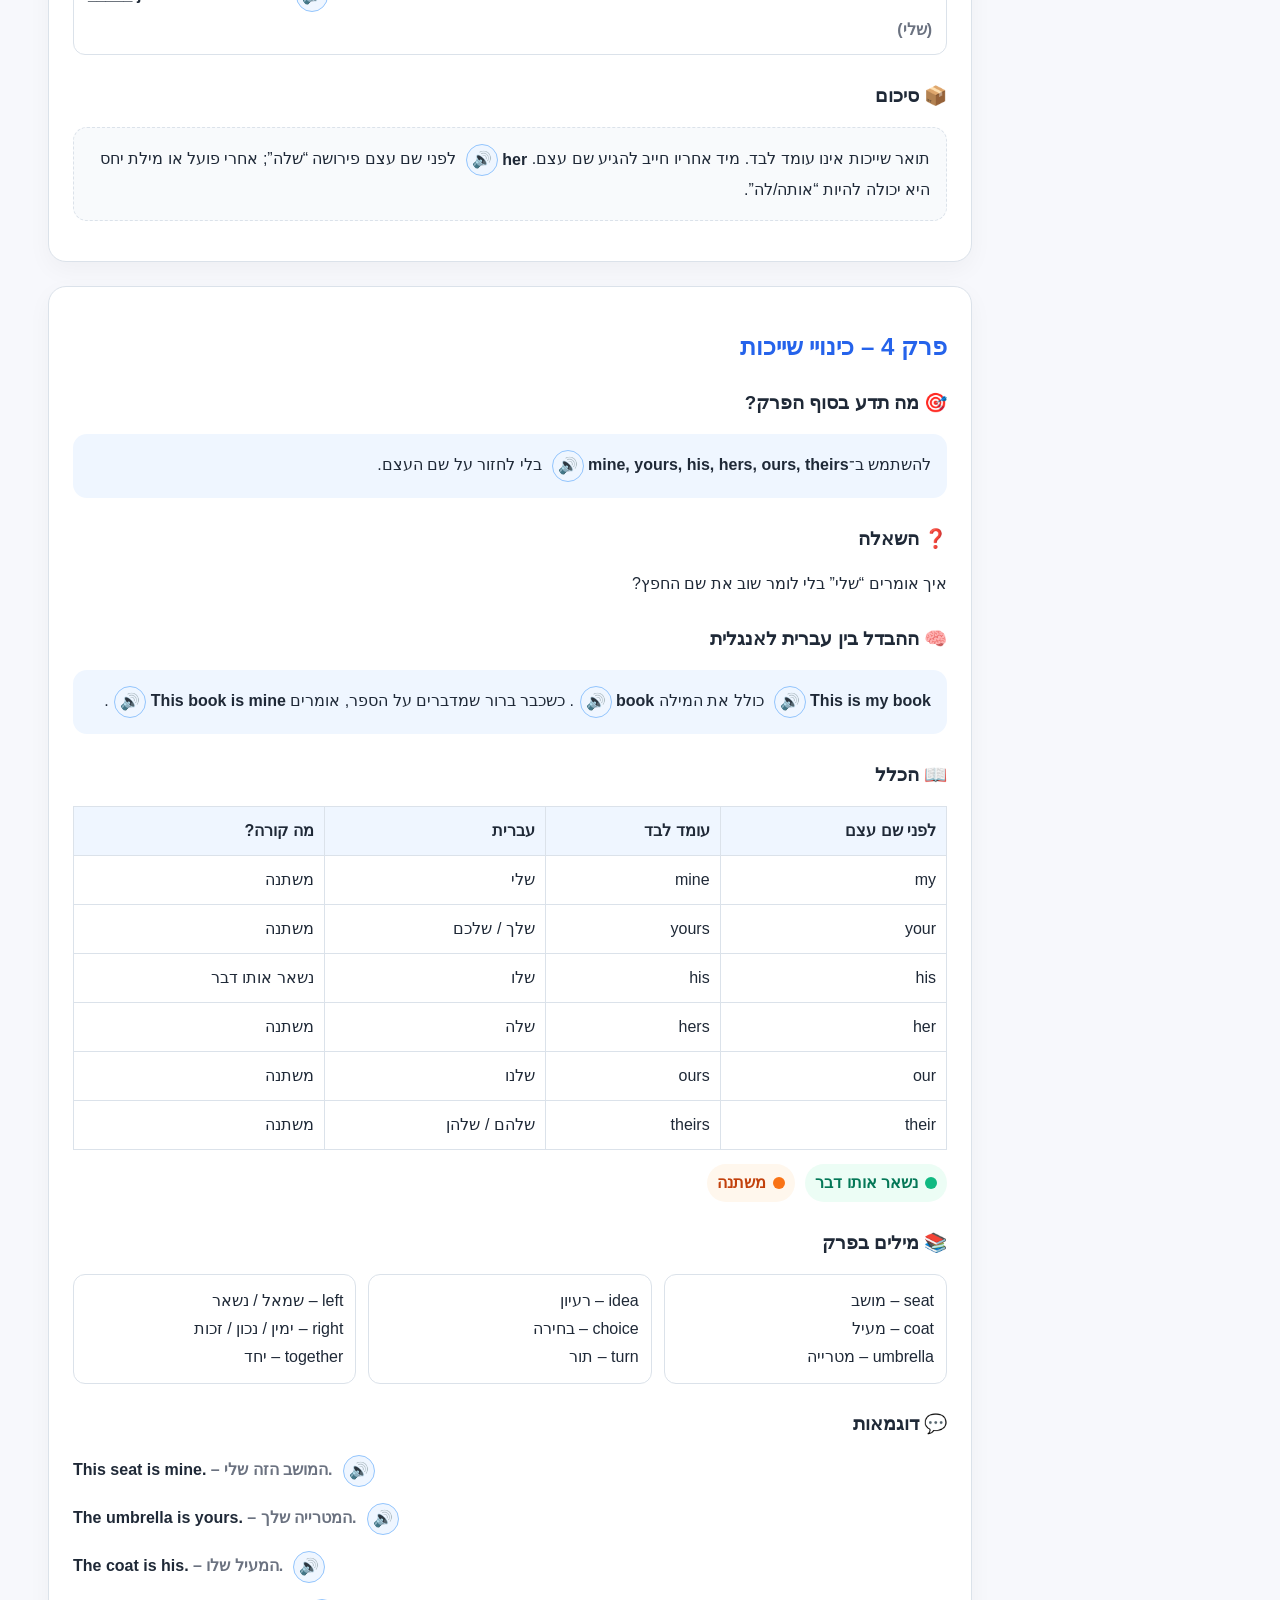
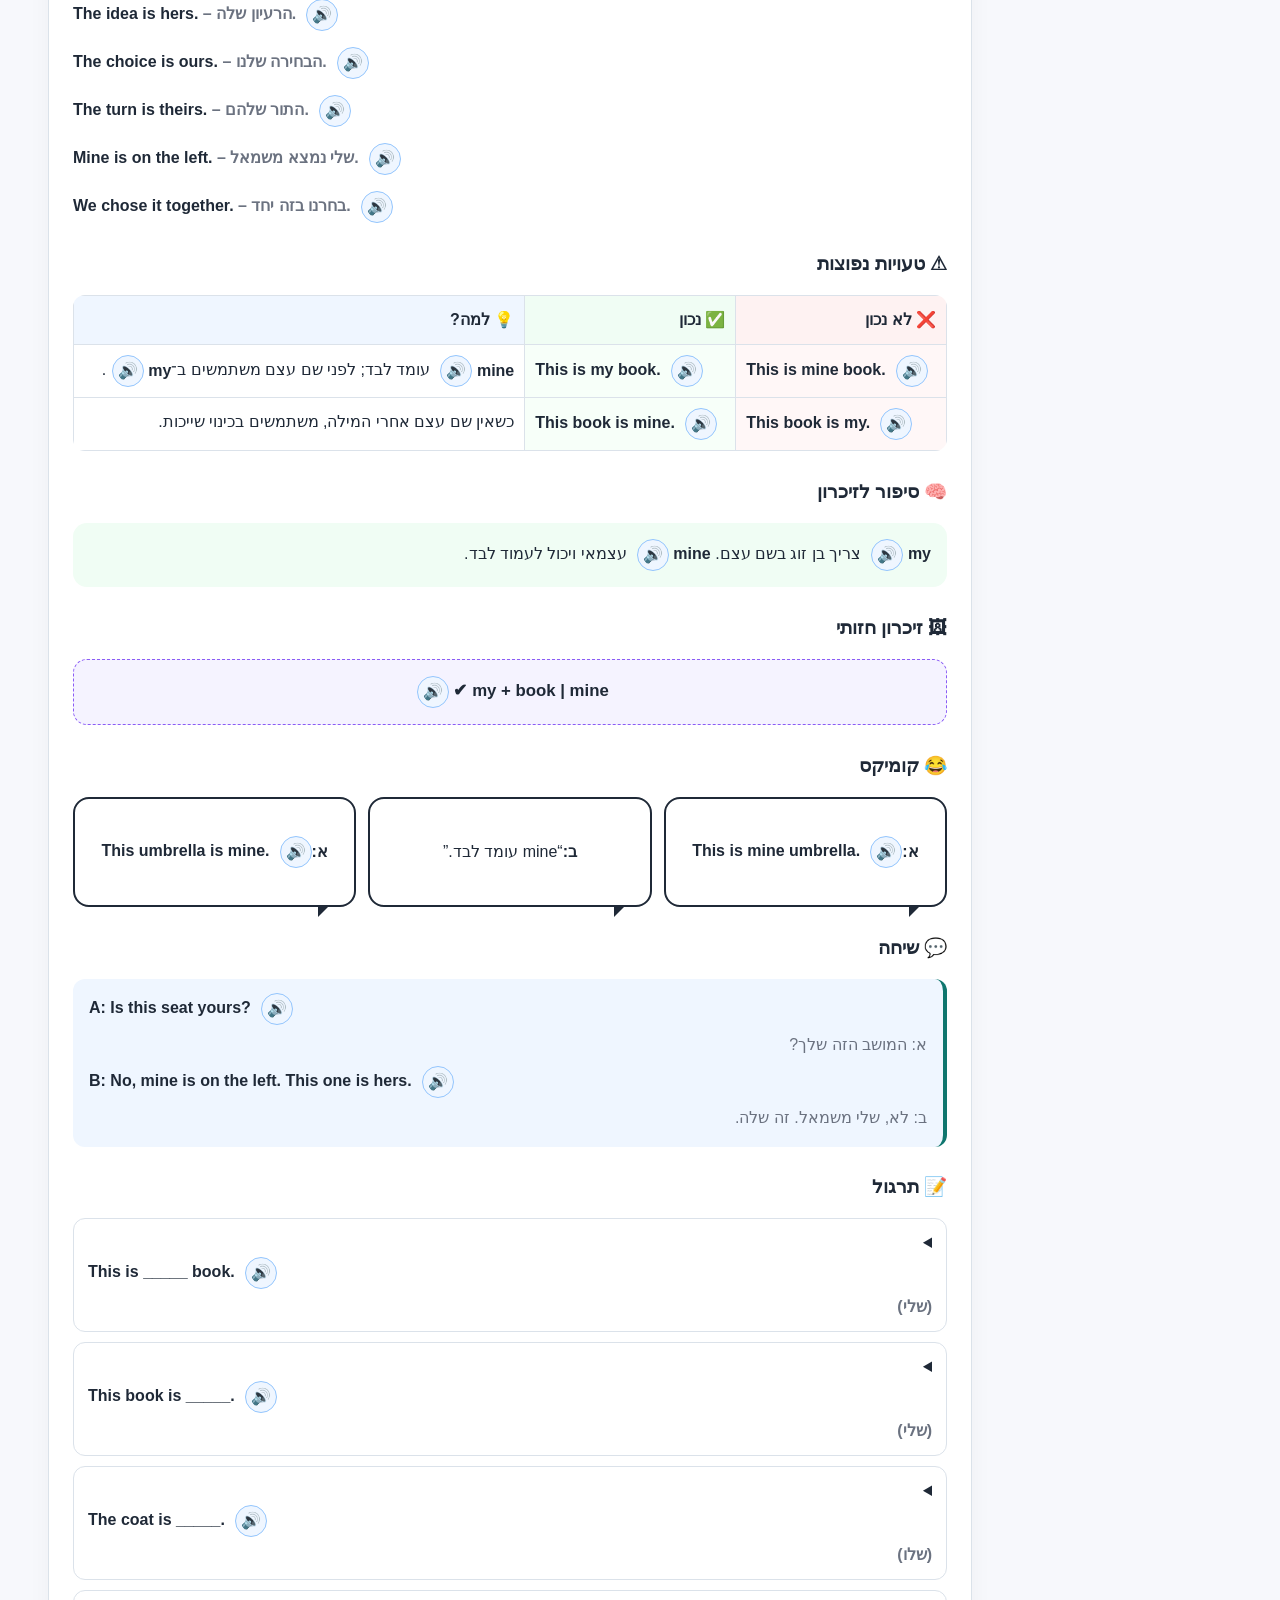
==== commit 0353d04c: "Add Night Run city RPG chapter with timed word games, narration and original music" ====
--- a/index.html
+++ b/index.html
@@ -4,7 +4,7 @@
   <meta charset="utf-8">
   <meta name="viewport" content="width=device-width,initial-scale=1">
   <title>Turbo English – חלק א וחלק ב</title>
-  <link rel="stylesheet" href="style.css">
+  <link rel="stylesheet" href="style.css?v=city1">
 </head>
 <body>
 <header>
@@ -41,6 +41,11 @@
   <p class="subtitle">ספר אינטרנטי שמלמד ישראלים להבין איך בונים משפט באנגלית</p>
   <p>דקדוק, אוצר מילים שימושי, טעויות נפוצות, סיפורי זיכרון, זיכרון חזותי, קומיקס, שיחות, תרגול ותשובות.</p>
 </section>
+<section class="games-hub chapter" aria-label="משחקי אנגלית">
+  <div class="tag">לומדים דרך סיפור ומשחק</div><h2>בחר את ההרפתקה שלך</h2>
+  <div class="games-grid"><a class="game-card-link" href="game.html"><strong>💬 סוד הגינה הנעולה</strong><span>משחק השיחות · רמזים, תרגום וקושי הדרגתי, בקצב שלך</span><b>המשך למשחק השיחות ←</b></a>
+  <a class="game-card-link night" href="city.html"><small>חדש · פרק ראשון שאפשר לשחק</small><strong>🌃 האור האחרון · Night Run</strong><span>מפת עיר מלמעלה, משימת קנייה, מוזיקה ושלושה אתגרי מילים ומהירות</span><b>צא למשימה בעיר ←</b></a></div>
+</section>
 <section id="method" class="chapter">
   <h2>איך משתמשים בספר?</h2>
   <p>כל פרק עונה על שאלה אחת אמיתית. קודם מבינים את ההבדל בין עברית לאנגלית, אחר כך לומדים את הכלל, רואים דוגמאות ומשתמשים בו בשיחה.</p>
@@ -329,6 +334,6 @@
 </section>
 </main>
 </div>
-<script src="script.js"></script>
+<script src="script.js?v=city1"></script>
 </body>
 </html>
--- a/style.css
+++ b/style.css
@@ -100,3 +100,5 @@
 body.dark .speak-button:hover,body.dark .speak-button.is-speaking{background:#1e3a8a}
 @keyframes speaker-pulse{50%{transform:scale(1.12)}}
 @media (prefers-reduced-motion:reduce){.speak-button{transition:none}.speak-button.is-speaking{animation:none}}
+
+.games-grid{display:grid;grid-template-columns:1fr 1fr;gap:16px}.game-card-link{display:flex;flex-direction:column;gap:12px;padding:24px;border:1px solid var(--border);border-radius:16px;background:var(--tip);color:var(--text);text-decoration:none}.game-card-link strong{font-size:1.2rem}.game-card-link span{font-size:.9rem}.game-card-link b{margin-top:auto;color:var(--accent)}.game-card-link.night{background:#15243b;color:#eaf4ff;border-color:#3c546f}.game-card-link.night b,.game-card-link.night small{color:#ffd285}@media(max-width:600px){.games-grid{grid-template-columns:1fr}}
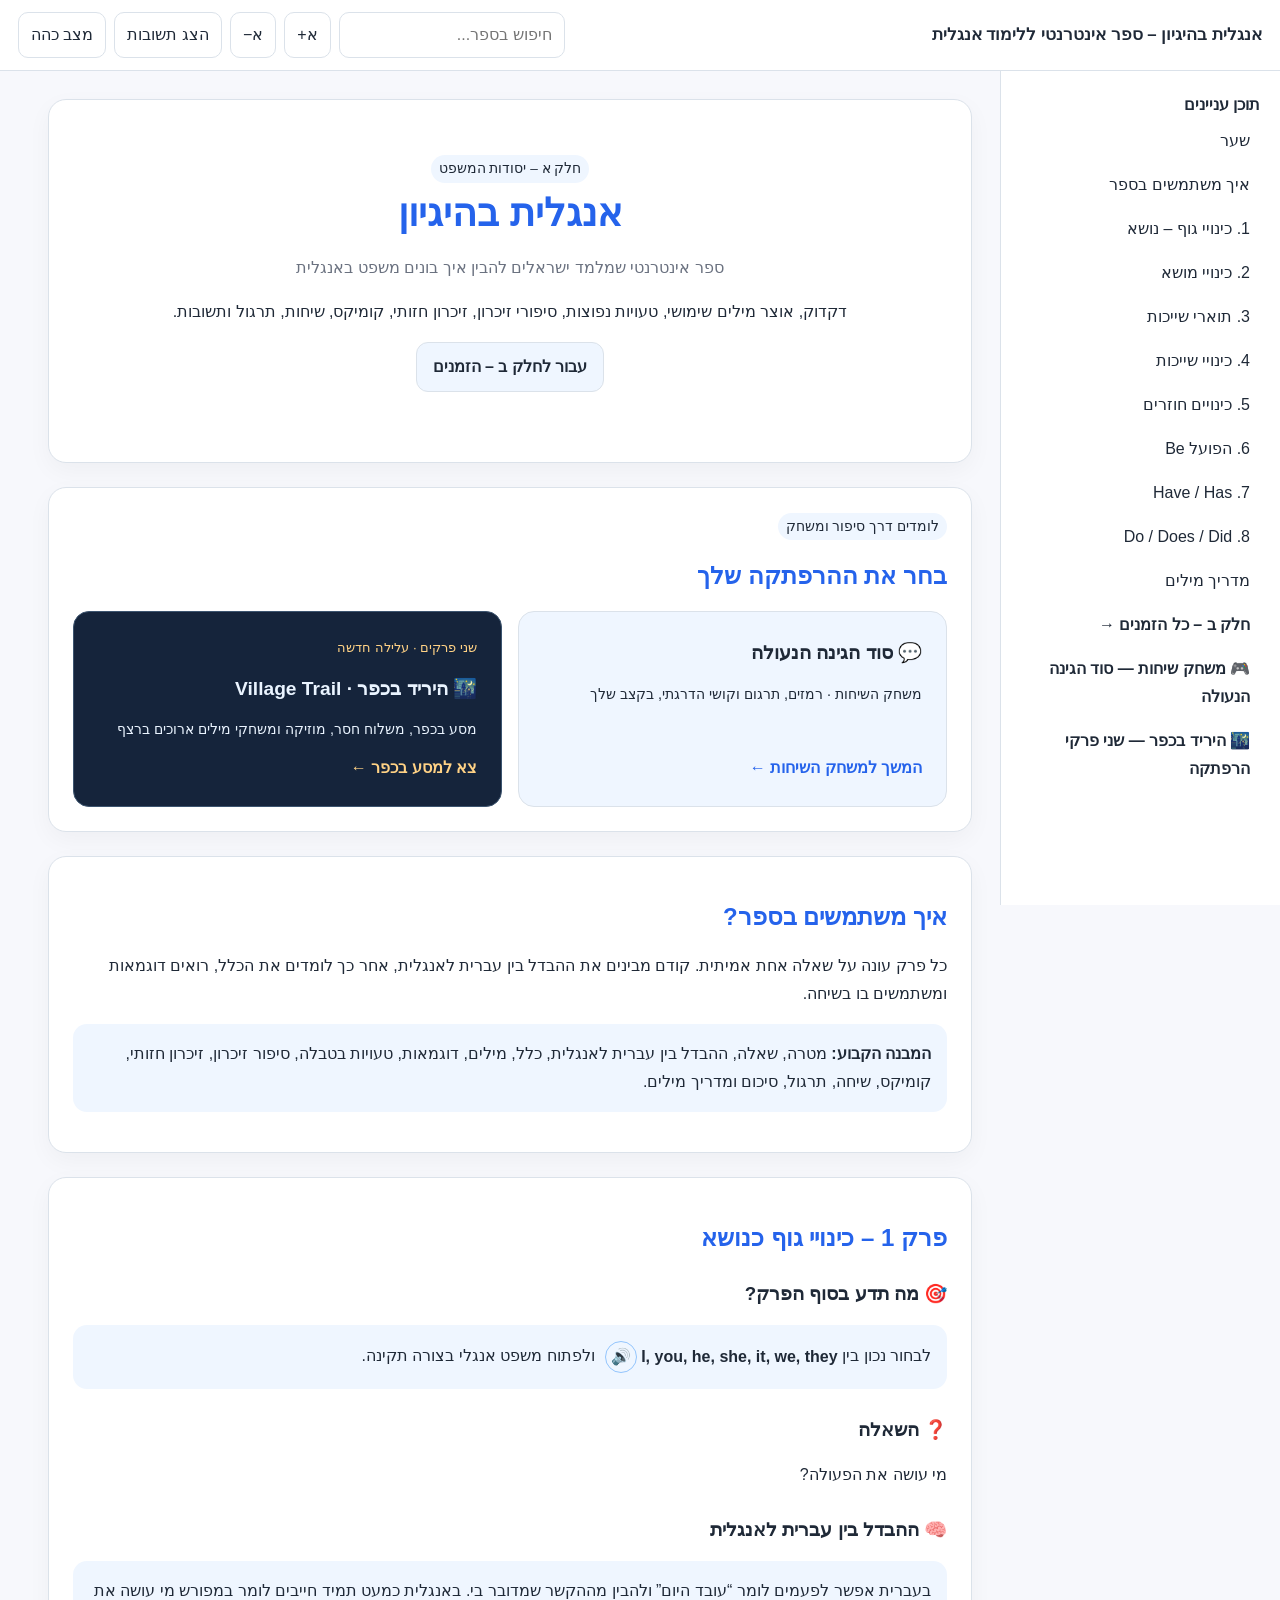
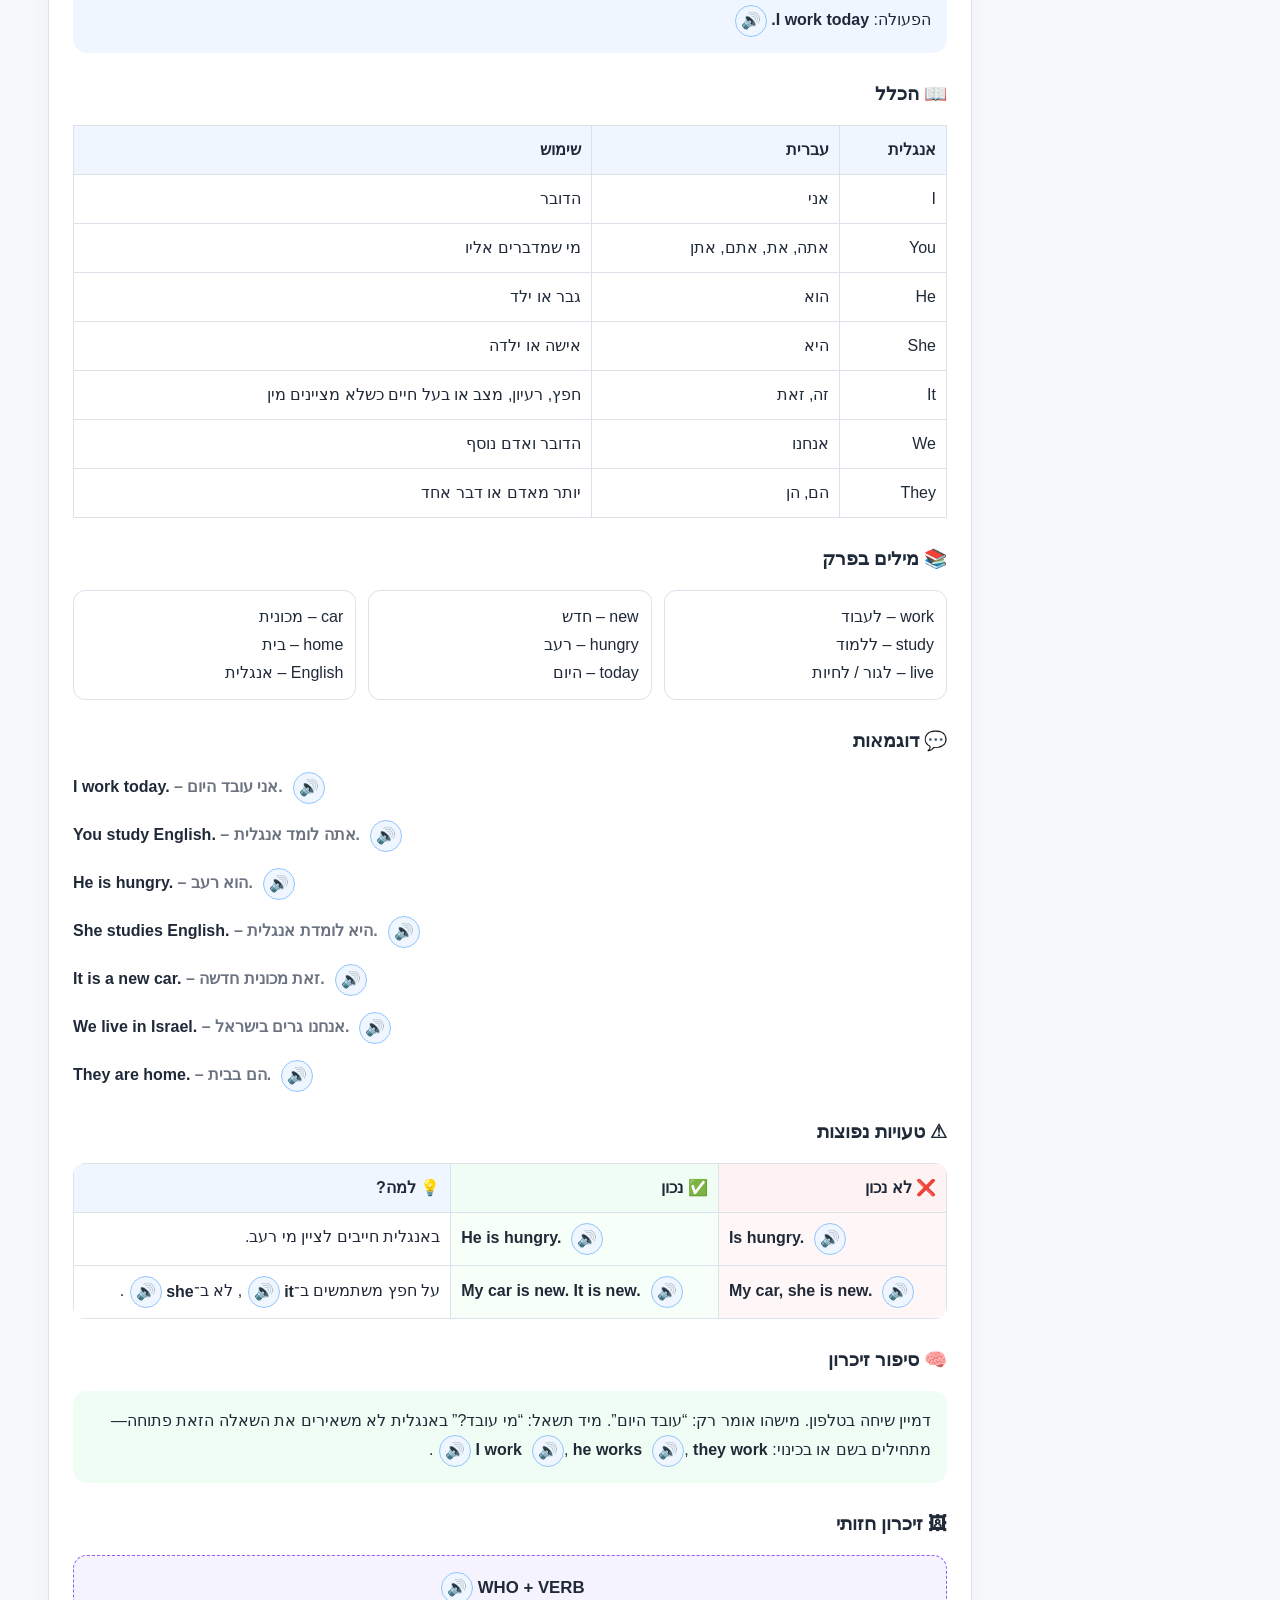
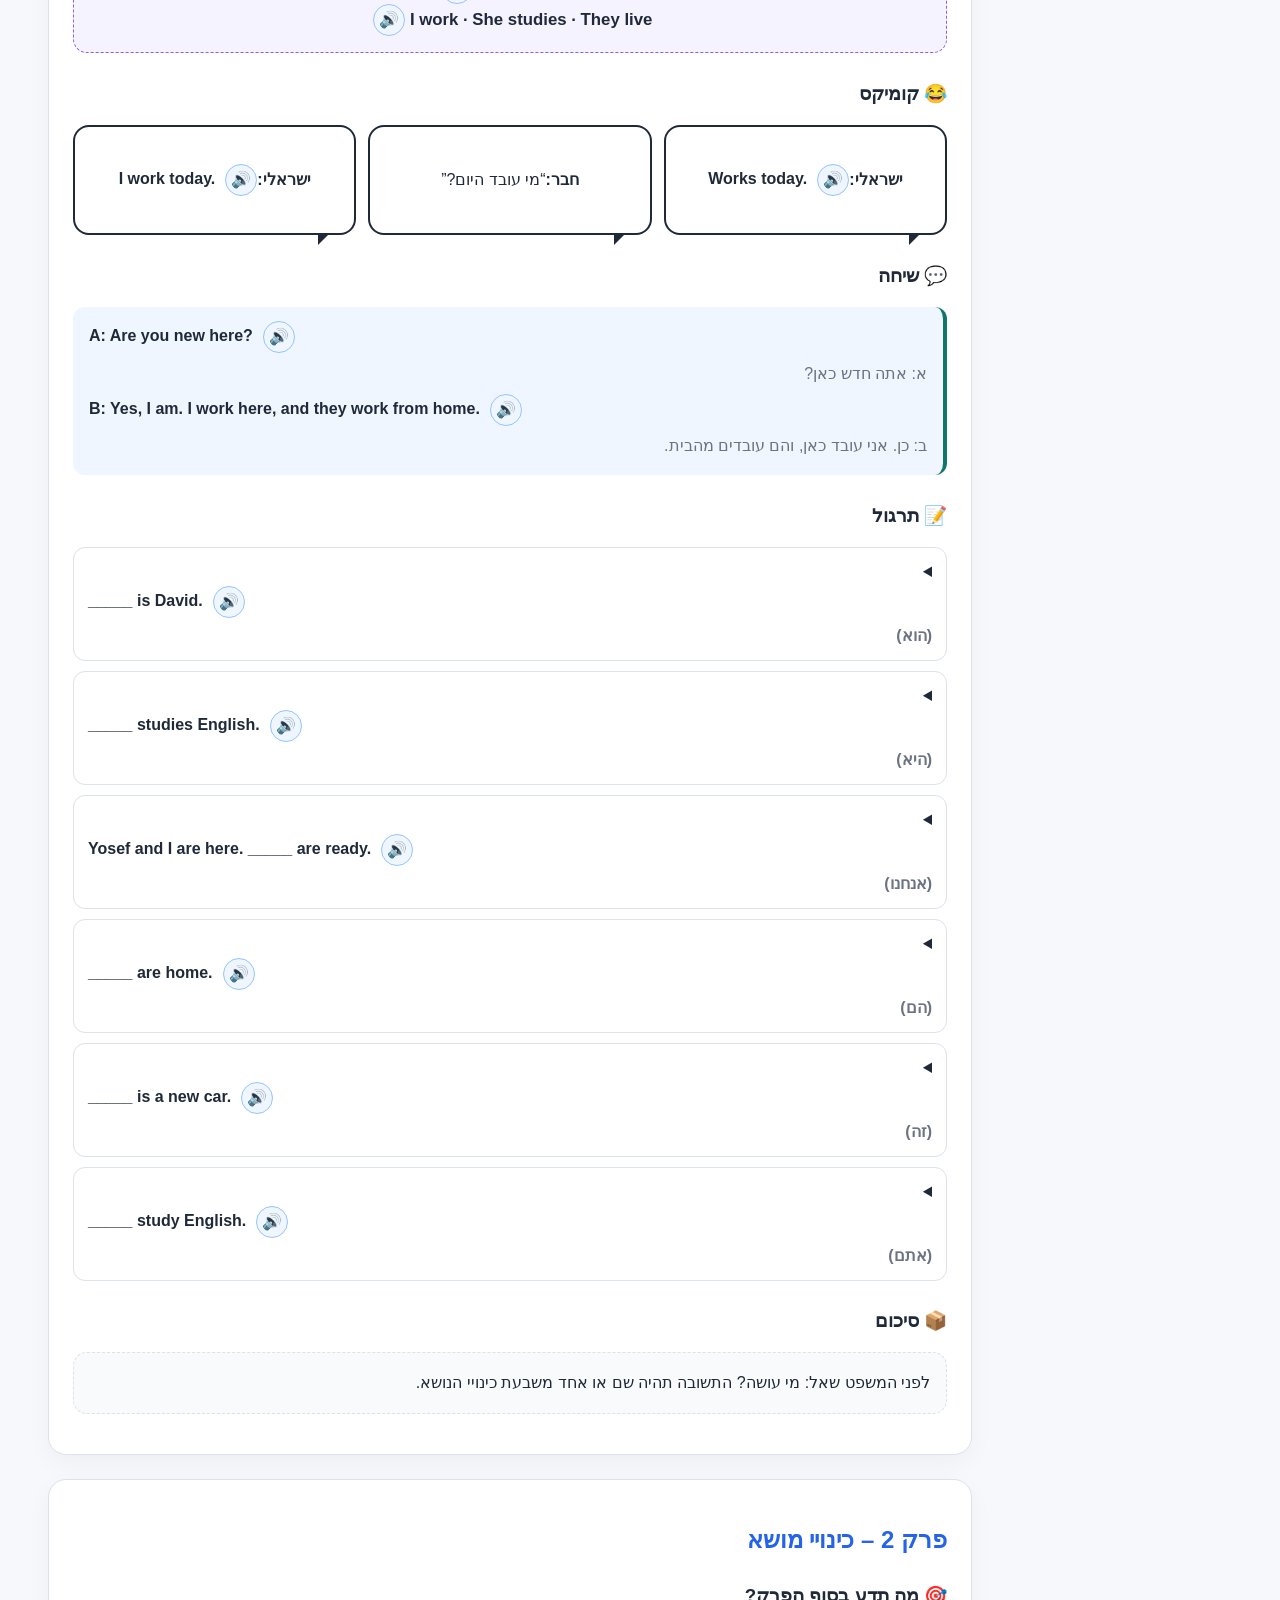
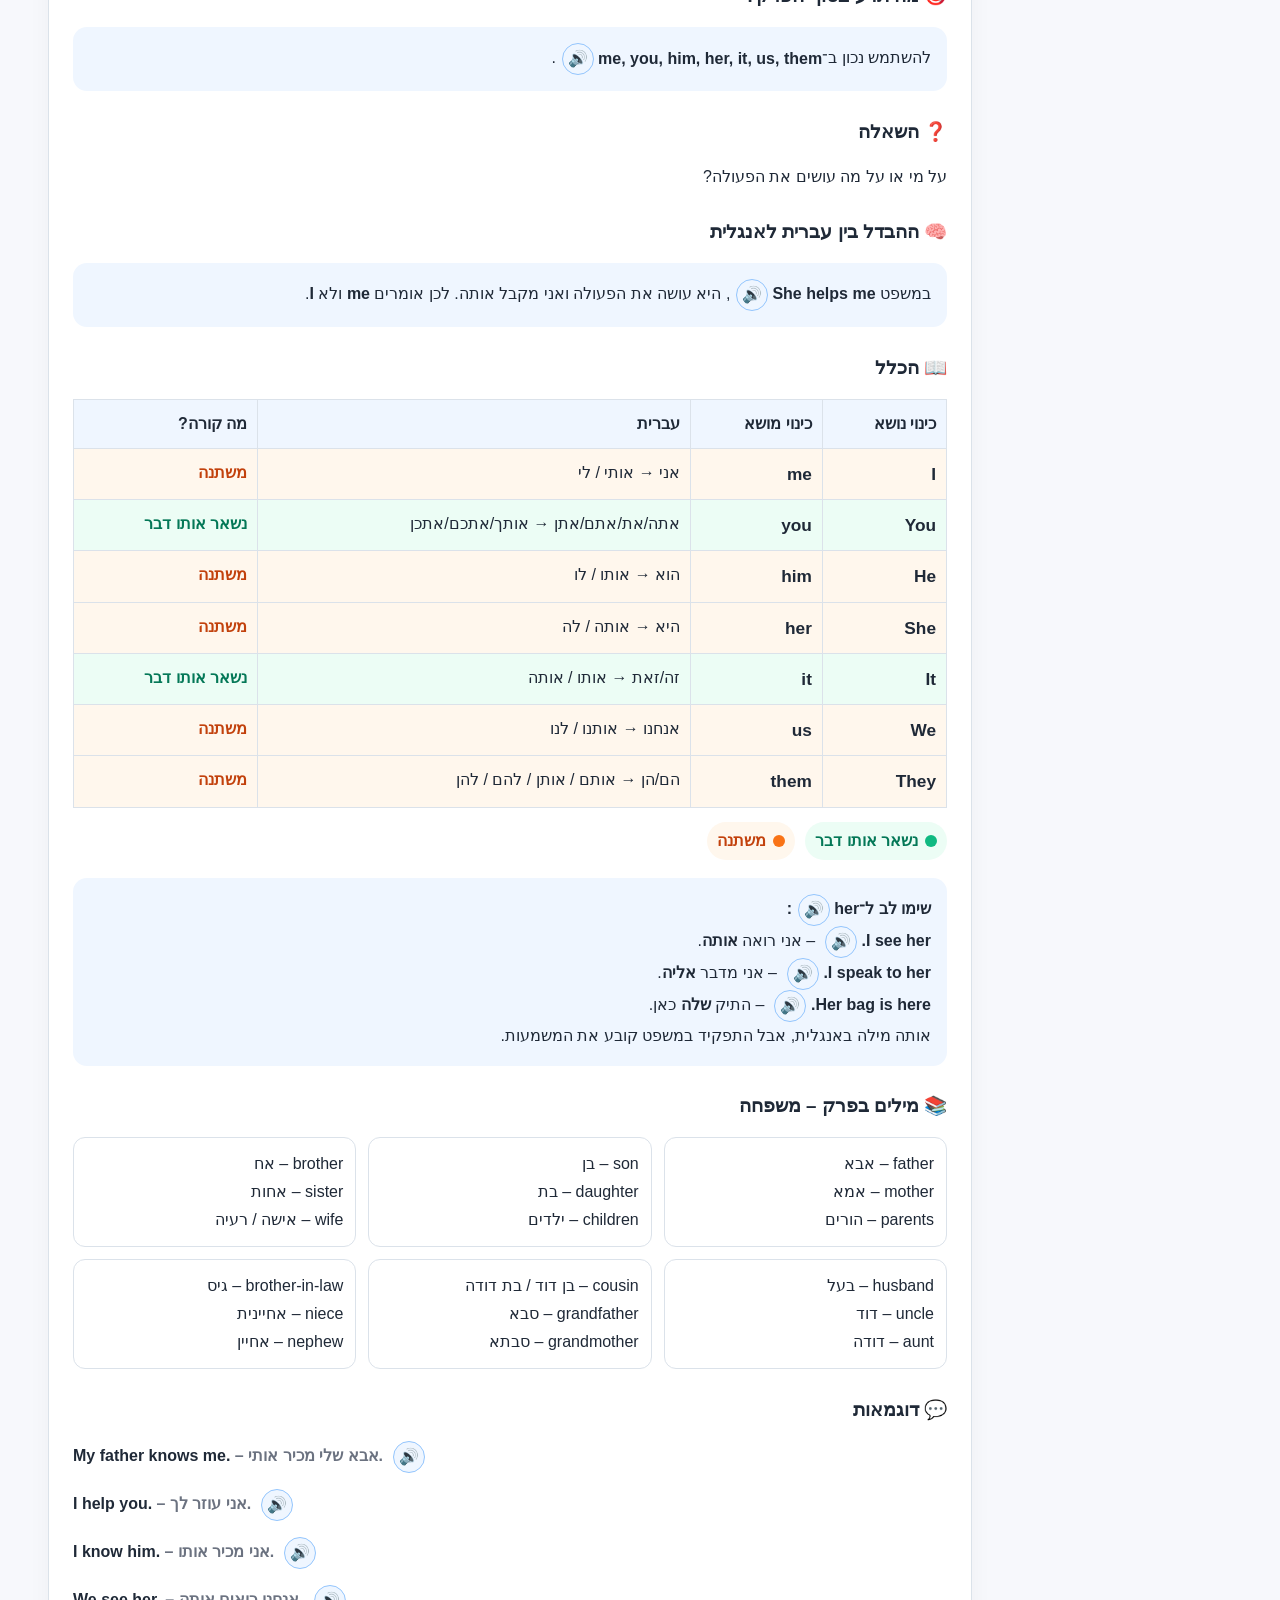
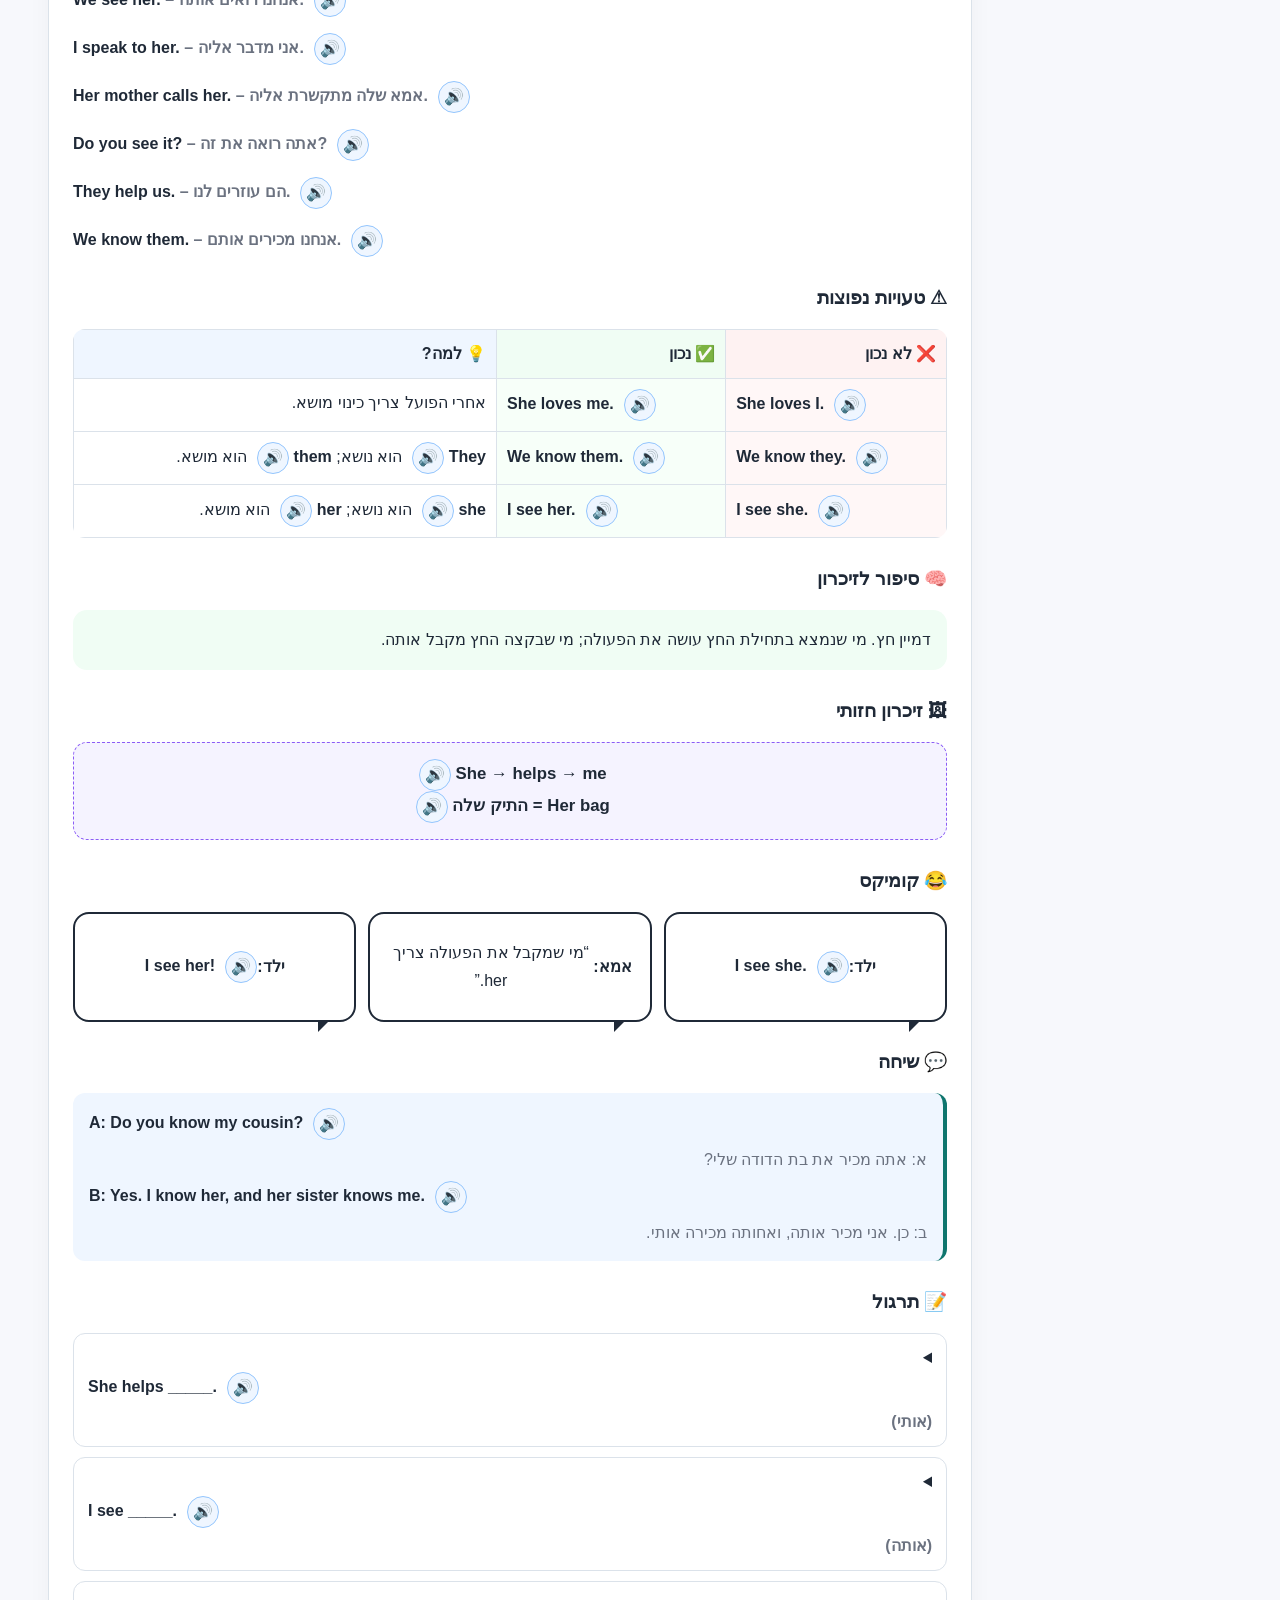
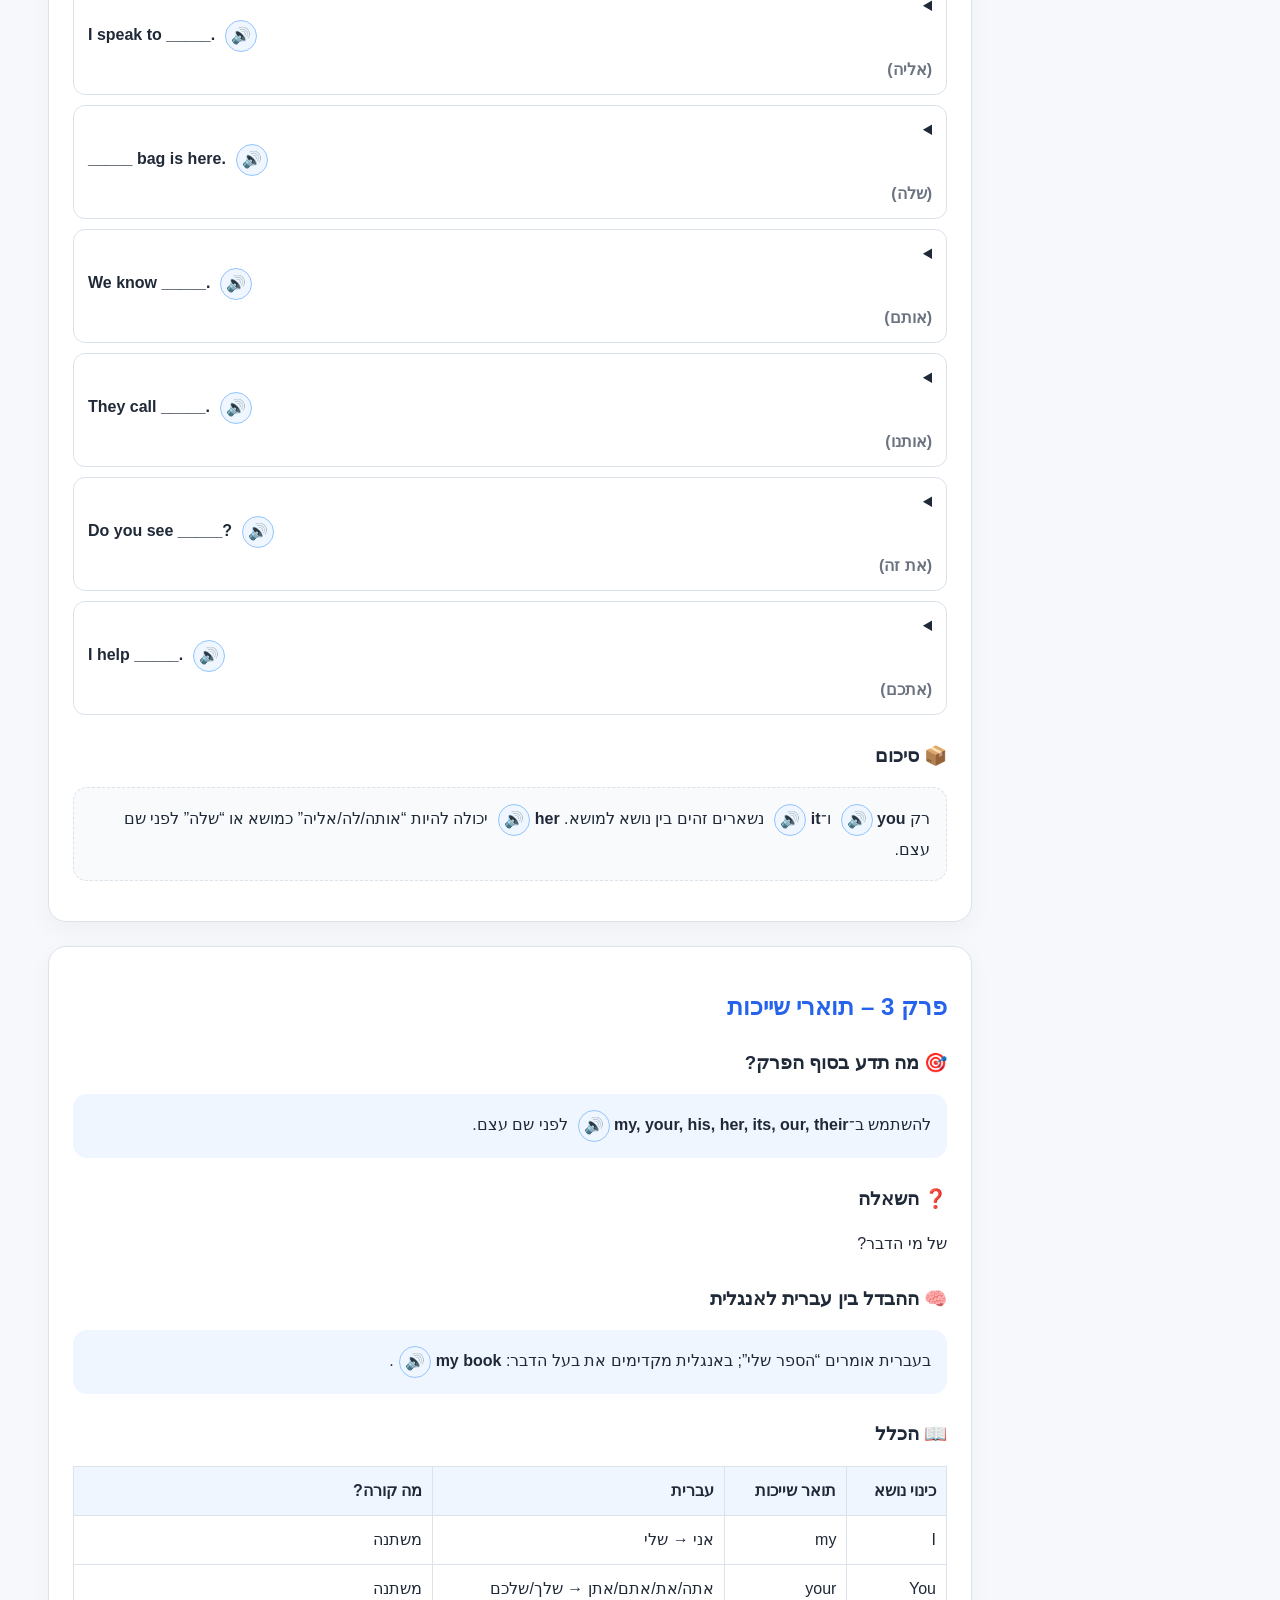
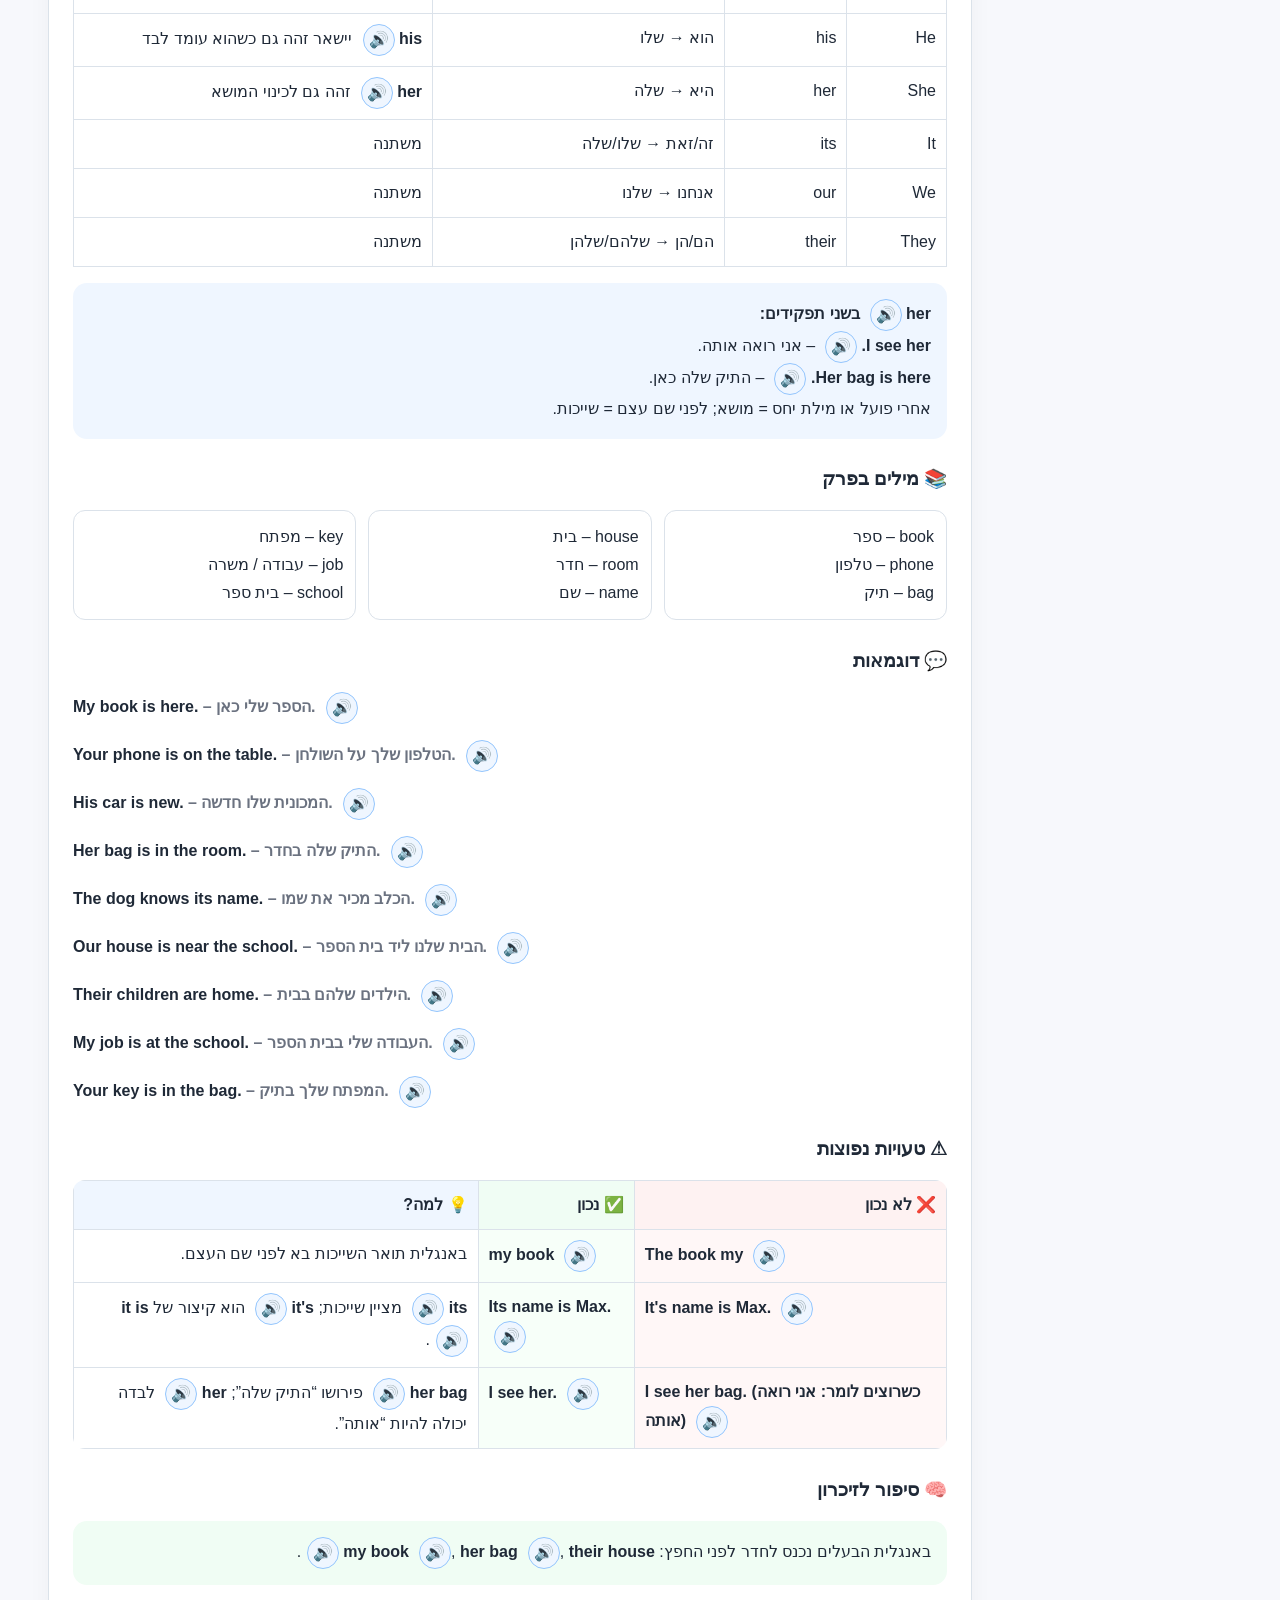
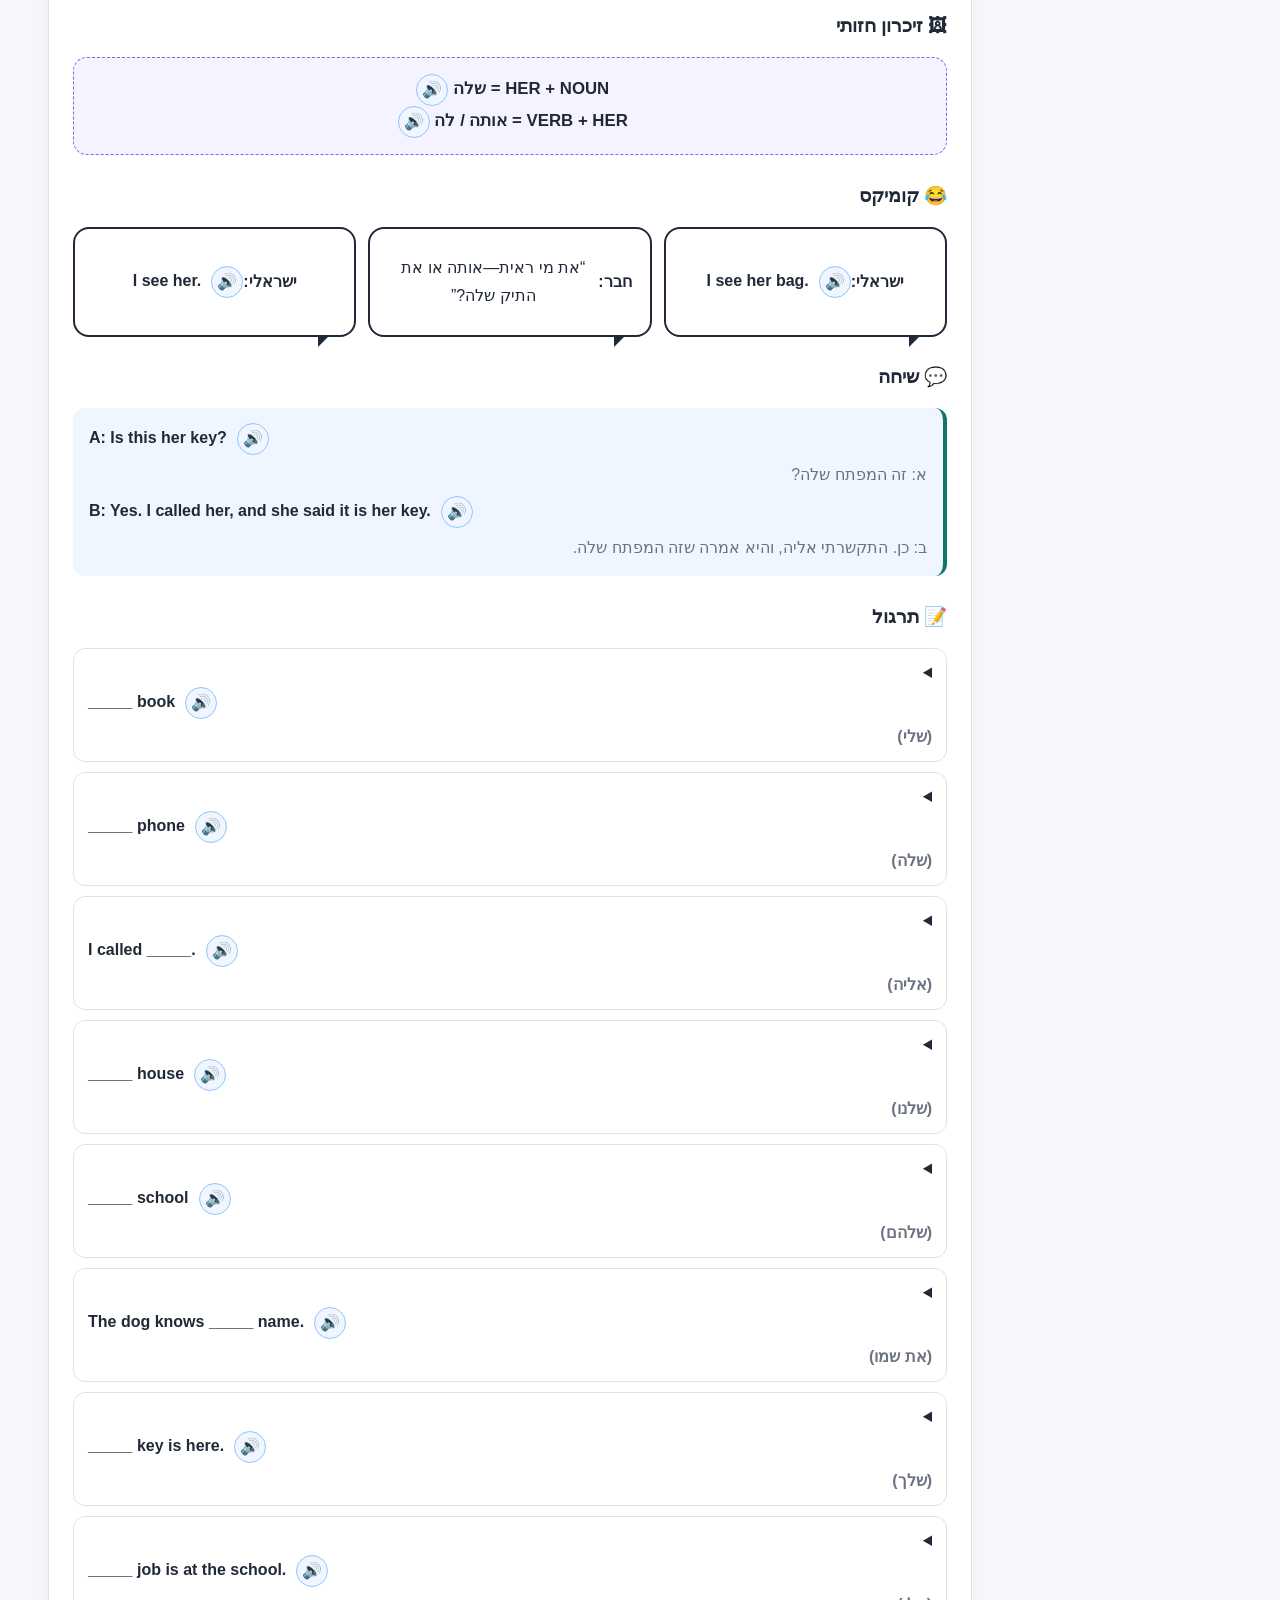
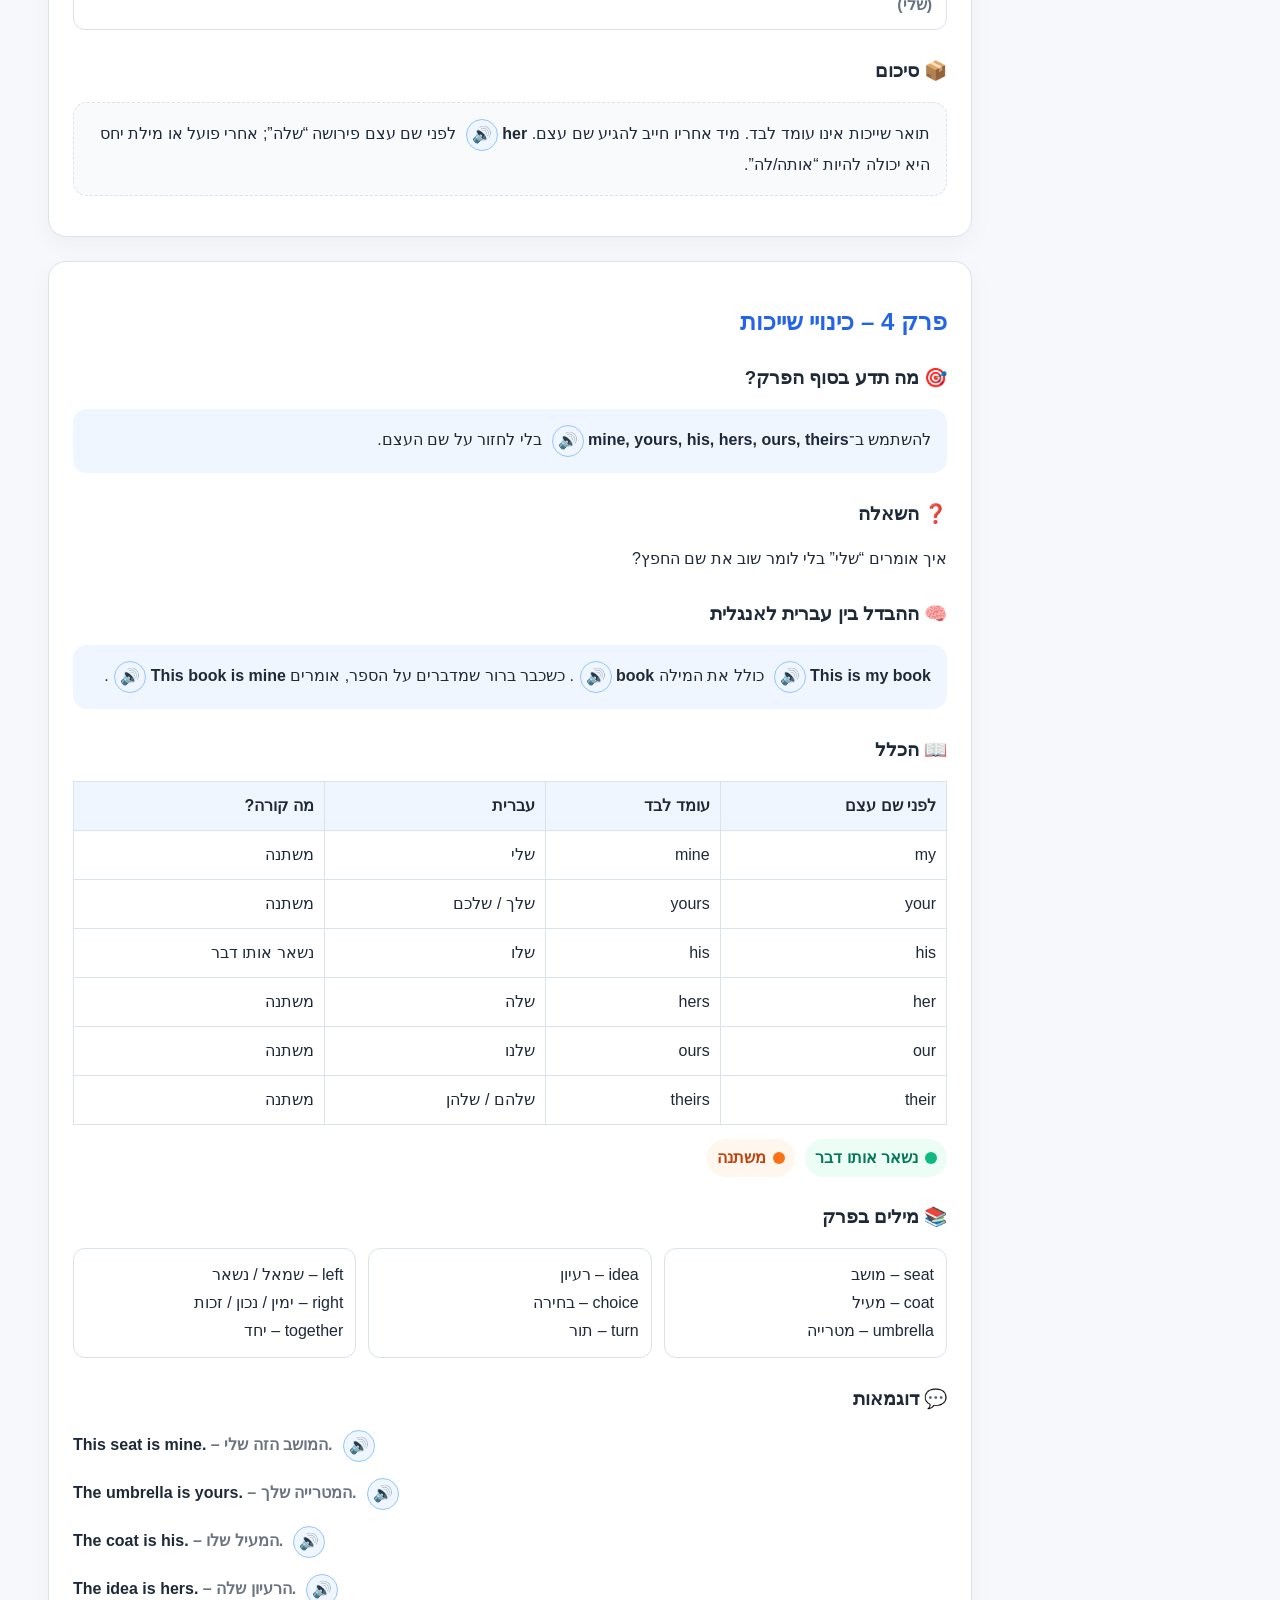
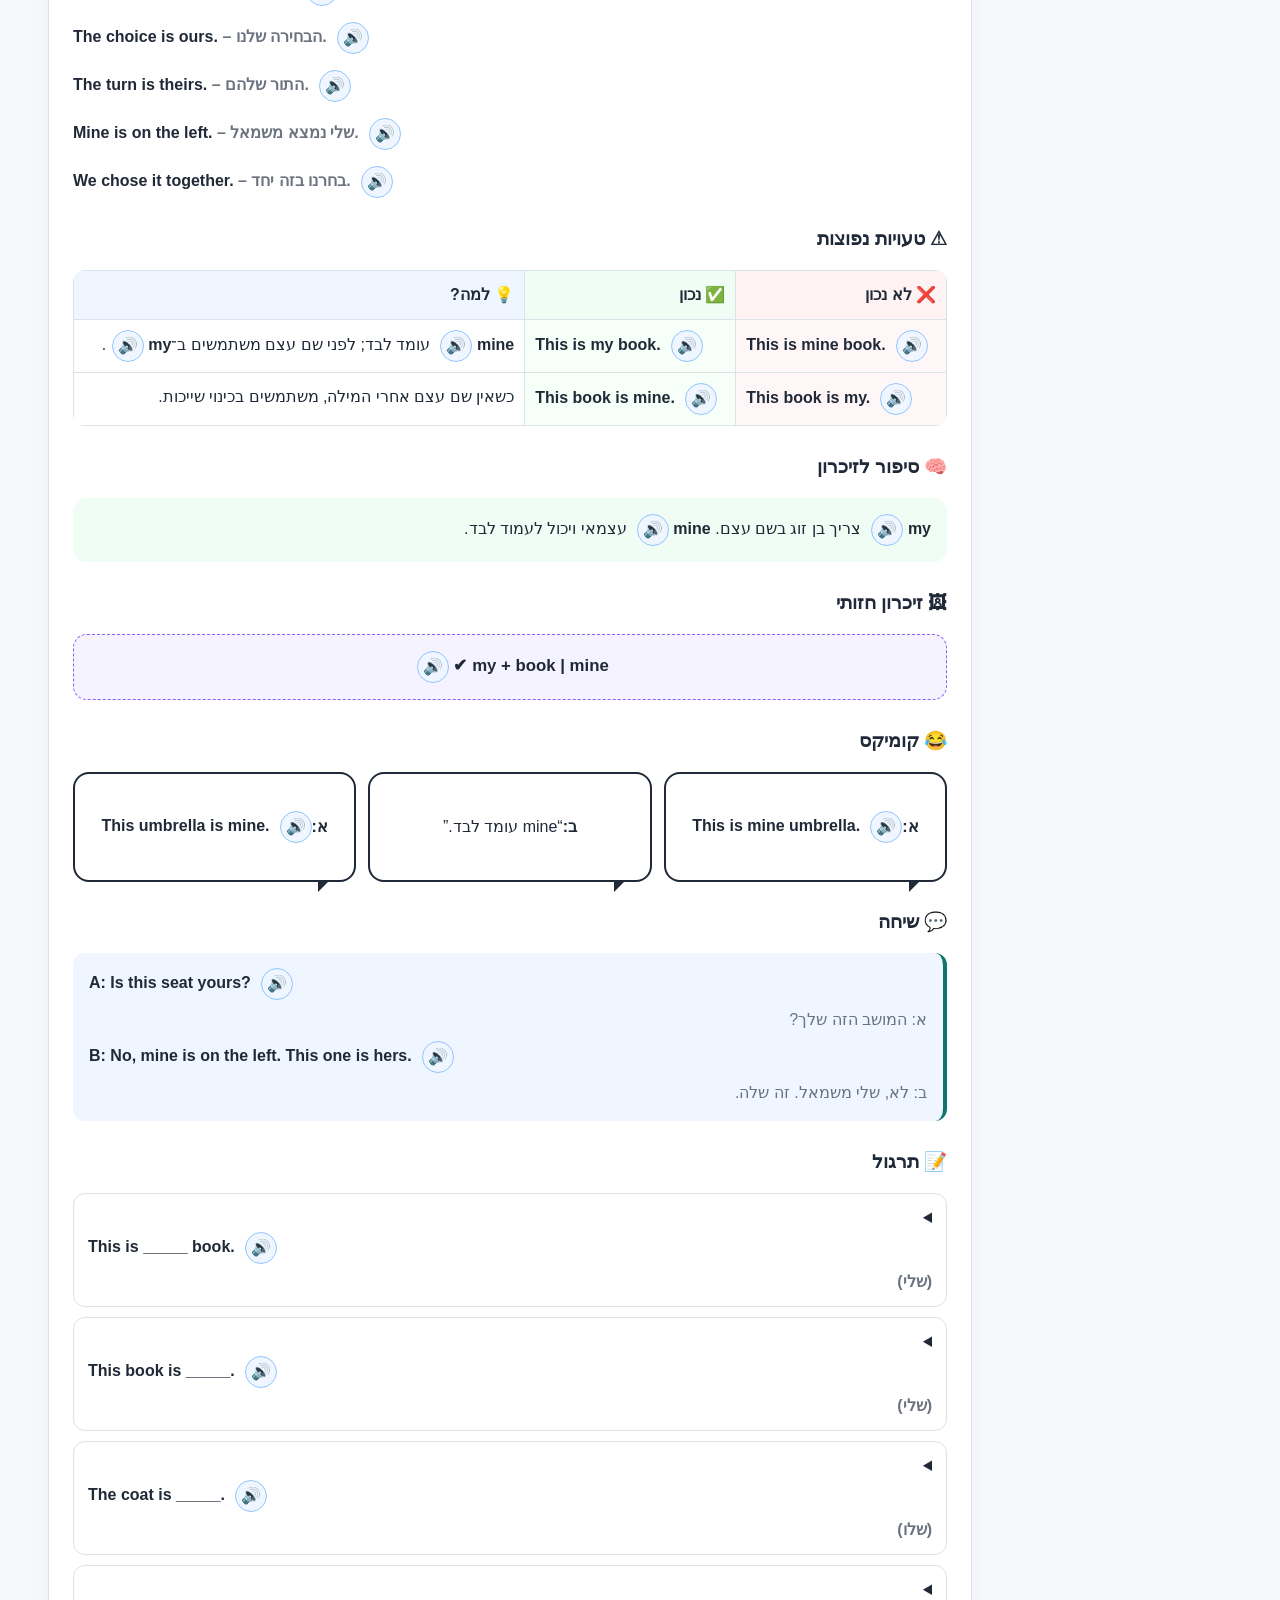
==== commit 005c191d: "Expand village fair into two chapters with 78 continuous narrated challenges" ====
--- a/index.html
+++ b/index.html
@@ -4,7 +4,7 @@
   <meta charset="utf-8">
   <meta name="viewport" content="width=device-width,initial-scale=1">
   <title>Turbo English – חלק א וחלק ב</title>
-  <link rel="stylesheet" href="style.css?v=city1">
+  <link rel="stylesheet" href="style.css?v=village2">
 </head>
 <body>
 <header>
@@ -44,7 +44,7 @@
 <section class="games-hub chapter" aria-label="משחקי אנגלית">
   <div class="tag">לומדים דרך סיפור ומשחק</div><h2>בחר את ההרפתקה שלך</h2>
   <div class="games-grid"><a class="game-card-link" href="game.html"><strong>💬 סוד הגינה הנעולה</strong><span>משחק השיחות · רמזים, תרגום וקושי הדרגתי, בקצב שלך</span><b>המשך למשחק השיחות ←</b></a>
-  <a class="game-card-link night" href="city.html"><small>חדש · פרק ראשון שאפשר לשחק</small><strong>🌃 האור האחרון · Night Run</strong><span>מפת עיר מלמעלה, משימת קנייה, מוזיקה ושלושה אתגרי מילים ומהירות</span><b>צא למשימה בעיר ←</b></a></div>
+  <a class="game-card-link night" href="city.html"><small>שני פרקים · עלילה חדשה</small><strong>🌃 היריד בכפר · Village Trail</strong><span>מסע בכפר, משלוח חסר, מוזיקה ומשחקי מילים ארוכים ברצף</span><b>צא למסע בכפר ←</b></a></div>
 </section>
 <section id="method" class="chapter">
   <h2>איך משתמשים בספר?</h2>
@@ -334,6 +334,6 @@
 </section>
 </main>
 </div>
-<script src="script.js?v=city1"></script>
+<script src="script.js?v=village2"></script>
 </body>
 </html>
